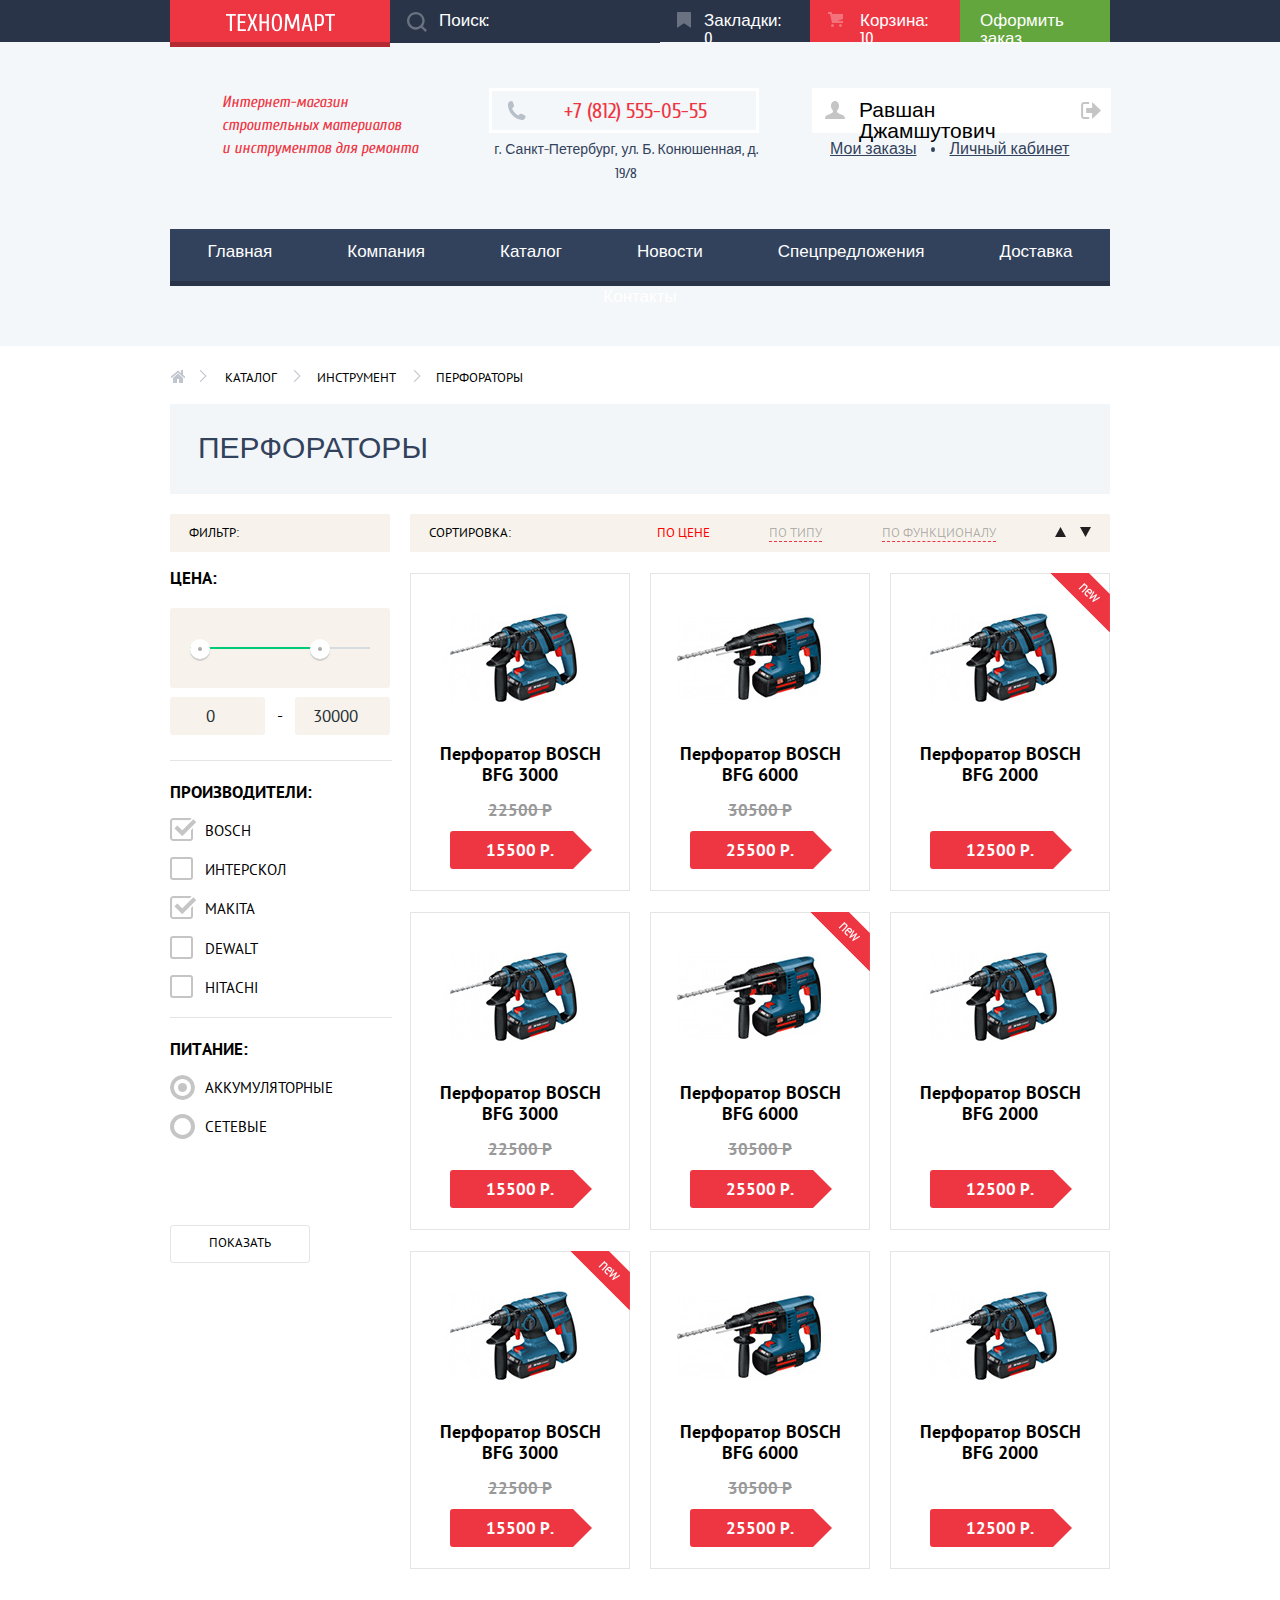
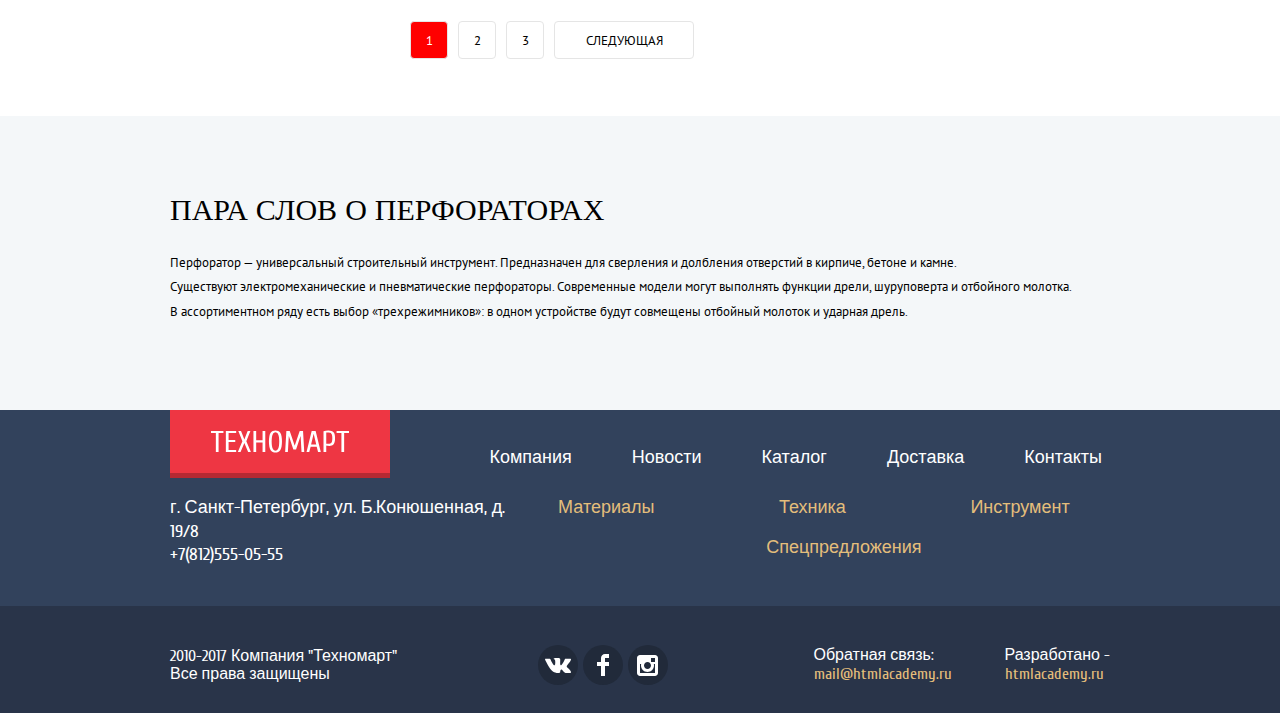
==== catalog.html @ de11694f "Доделал js, доделал верстку каталога." ====
<!DOCTYPE html>
<html lang="en">

<head>
  <meta charset="UTF-8">
  <meta name="viewport" content="width=device-width, initial-scale=1.0">
  <meta http-equiv="X-UA-Compatible" content="ie=edge">
  <title>Страница каталога</title>
  <link href="https://fonts.googleapis.com/css?family=Cuprum:400,400italic,700&amp;subset=latin,cyrillic"
  rel="stylesheet" type="text/css">
  <link href="https://fonts.googleapis.com/css?family=PT+Sans:400,700&amp;subset=latin,cyrillic" rel="stylesheet"
  type="text/css">
  <link rel="stylesheet" href="css/normalize.css">
  <link rel="stylesheet" href="css/style.css">
</head>

<body>
  <header class="main-header">
    <section class="main-header__up">
      <h2 class="visually-hidden">Техномарт, интернет-магазин инструментов и техники. Панель управления(поиск, оформление заказа)</h2>
      <div class="wrapper container">
        <div>
          <a href="index.html" class="main-header__up-logo"><img src="img/ТЕХНОМАРТ.svg" alt="Надпись ТЕХНОМАРТ" width="109"
              height="19"></a>
        </div>
        <div class="search">
          <form action="#" method="get">
            <label class="search-label">
              <svg class="icon" version="1.1" xmlns="http://www.w3.org/2000/svg"
                xmlns:xlink="http://www.w3.org/1999/xlink" x="0px" y="0px" width="17px" height="17px"
                viewBox="0 0 17 17" enable-background="new 0 0 17 17" xml:space="preserve">
                <g>
                </g>
                <g>
                  <path d="M17,15.586l-3.542-3.542C14.421,10.782,15,9.21,15,7.5C15,3.358,11.643,0,7.5,0C3.358,0,0,3.358,0,7.5
		C0,11.643,3.358,15,7.5,15c1.71,0,3.282-0.579,4.544-1.542L15.586,17L17,15.586z M2,7.5C2,4.467,4.467,2,7.5,2
		C10.532,2,13,4.467,13,7.5c0,3.032-2.468,5.5-5.5,5.5C4.467,13,2,10.532,2,7.5z" />
                </g>
              </svg>
              <input type="text" name="search" placeholder="Поиск:">
            </label>
          </form>
        </div>
        <div class="main-header__up-actions">
          <a href="bookmarks.html" class="bookmarks">
            <svg class=" icon" version="1.1" xmlns="http://www.w3.org/2000/svg"
              xmlns:xlink="http://www.w3.org/1999/xlink" x="0px" y="0px" width="14px" height="16px" viewBox="0 0 14 16"
              enable-background="new 0 0 14 16" xml:space="preserve">
              <path d="M14,15c0,0.55-0.368,0.741-0.818,0.426l-5.363-3.765c-0.45-0.315-1.187-0.315-1.637,0l-5.364,3.765
           C0.368,15.741,0,15.55,0,15V1c0-0.55,0.45-1,1-1h12c0.55,0,1,0.45,1,1V15z" />
            </svg>
            Закладки: 0</a>
          <a href="basket.html" class="basket basket-active">
            <svg class="icon" version="1.1" xmlns="http://www.w3.org/2000/svg"
              xmlns:xlink="http://www.w3.org/1999/xlink" x="0px" y="0px" width="15px" height="15px" viewBox="0 0 15 15"
              enable-background="new 0 0 15 15" xml:space="preserve">
              <g>
                <circle cx="4.5" cy="13.5" r="1.5" />
                <circle cx="12.5" cy="13.5" r="1.5" />
                <polygon points="15,2 4.07,2 3.648,0 0,0 0,2 2.031,2 4.016,11 15,11 15,9 9.441,9 15,6.951 	" />
              </g>
            </svg>
            Корзина: 10</a>
          <a href="order.html" class="order">Оформить заказ</a>
        </div>
      </div>
    </section>


    <section class="main-header__down">
      <h2 class="visually-hidden">Техномарт, интернет-магазин инструментов и техники. Контакты и навигация по сайту</h2>
      <div class="wrapper container">
        <div class="main-header__down-info">
          Интернет-магазин<br>
            строительных материалов<br>
            <span class="nowrap">и инструментов для ремонта</span>     
          </div>
        <div>
          <div class="main-header__down-phone-number">
            <a href="tel:+78125550555" class="number">+7 (812) 555-05-55</a>
          </div>
          <span class="adress">г. Санкт-Петербург, ул. Б. Конюшенная, д. 19/8</span>
        </div>
        <div class="user-menu">
          <a href="" class="loged">
            <svg class="icon" version="1.1" xmlns="http://www.w3.org/2000/svg" xmlns:xlink="http://www.w3.org/1999/xlink" x="0px" y="0px"
	 width="20px" height="18px" viewBox="0 0 20 18" enable-background="new 0 0 20 18" xml:space="preserve">
<path  d="M17.881,14.166c-2.144-0.735-4.256-1.666-5.207-2.39c-0.657-0.501-0.77-1.618-0.517-2.415
	c1.118-0.903,1.864-2.477,1.864-4.278C14.021,2.276,12.221,0,10,0S5.979,2.276,5.979,5.083c0,1.801,0.746,3.374,1.863,4.277
	c0.253,0.798,0.141,1.915-0.517,2.416c-0.95,0.724-3.063,1.654-5.207,2.39S0,18,0,18h20C20,18,20.025,14.901,17.881,14.166z"/>
</svg>
            <span>Равшан Джамшутович</span> 
            <svg class="icon" version="1.1"  xmlns="http://www.w3.org/2000/svg" xmlns:xlink="http://www.w3.org/1999/xlink" x="0px" y="0px"
            width="21px" height="17px" viewBox="0 0 21 17" enable-background="new 0 0 21 17" xml:space="preserve">
         <g>
           <polygon  points="21,8.5 12.125,0 12.125,6 6.125,6 6.125,11 12.125,11 12.125,17 	"/>
           <path  d="M3.106,13.952V3.048c0.018-0.376,0.171-1.057,1.01-1.057h5.027V0H4.116C1.938,0,1.112,1.81,1.087,3.027
             v10.946C1.112,15.189,1.938,17,4.116,17h5.027v-1.99H4.116C3.277,15.01,3.124,14.327,3.106,13.952z"/>
         </g>
         </svg>
         </a>
          <div class="information">
            <a href="" class="myorders">Мои заказы</a>
            <span class="point"></span>
            <a href="" class="cabinet">Личный кабинет</a>
          </div>
        </div>
      </div>
      <nav class="wrapper">
        <ul class="site-navigation">
          <li><a href="index.html">Главная</a></li>
          <li><a href="about.html">Компания</a></li>
          <li><a href="catalog.html">Каталог</a></li>
          <li><a href="news.html">Новости</a></li>
          <li><a href="promo.html">Спецпредложения</a></li>
          <li><a href="delivery.html">Доставка</a></li>
          <li><a href="contacts.html">Контакты</a></li>
        </ul>
      </nav>
    </section>
  </header>
  <main class="main-content">
    <div class="wrapper">
      <ul class="breadcrumbles">
        <li><a href="index.html" class="breadcrumbles-home"><img src="img/icon-home.svg"></a></li>
        <li><a href="">Каталог</a></li>
        <li><a href="">Инструмент</a></li>
        <li class="breadcrumbles-current">Перфораторы</li>
      </ul>
      <div class="drill-header">
        <h1 class="page-title">Перфораторы</h1>
      </div>
      <div class="catalog-columns">
        <section>
          <h2 class=visually-hidden>Фильтр товаров</h2>
          <form class="filters" action="" method="get">
            <div class="filters__filter">
              <p>Фильтр:</p>
            </div>
            <div>
              <h3>Цена:</h3>
            </div>

            <div class="filters__range">
              <div class="range-controls">
                <div class="scale">
                  <div class="bar"></div>
                </div>
                <div class="toggle toggle-min"></div>
                <div class="toggle toggle-max"></div>              
              </div>

              <div class="price-controls">
                <label class="min-price"><input name="min-price" type="number" value="0" min="0" max="30000"></label>
                <span>-</span>
                <label class="max-price"><input name="max-price" type="number" value="30000" max="30000"></label>
              </div>         
            </div>  
              <hr class="line">
            <div class="filters__brand">
              <h3>Производители:</h3>
              <label>
                <input type="checkbox" name="BOSCH" checked>
                BOSCH
              </label>
              <label>
                <input type="checkbox" name="Интерскол">
                Интерскол
              </label>
              <label>
                <input type="checkbox" name="MAKITA" checked>
                MAKITA
              </label>
              <label><input type="checkbox" name="DEWALT">
                DEWALT
              </label>
              <label><input type="checkbox" name="HITACHI">
                HITACHI
              </label>              
            </div>
            <hr class="line">
            <div class="filters__supply">
              <h3>Питание:</h3>
              <label>
                <input type="radio" name="pitanie" value="acum" checked>Аккумуляторные
              </label>
              <label>
                <input type="radio" name="pitanie" value="lan">Сетевые
              </label>
            </div>
            <button type="submit" class="button-show">Показать</button>
          </form>
        </section>
        <div class="container-right">
          <div class="sorting">
            <span>Сортировка:</span>
            <ul class="sorting__list">
              <li><a href="#" class="by-list by-list-active">По цене</a></li>
              <li><a href="" class="by-list">По типу</a></li>
              <li><a href="" class="by-list">По функционалу</a></li>
              <li>
              <a href="" class="sort-list-up sort-list-active"></a>
              <a href="" class="sort-list-down"></a>
            </li>
            </ul>
          </div>
          <section class="items">
            <ul class="items__list">
              <li class="items__list-item">
                <div class="items__list-item-actions">
                  <a href="#" class="buy">Купить</a>
                  <a href="#" class="bookmark">В закладки</a>
                </div>
                <h3>
                  Перфоратор BOSCH<br>
                  BFG 3000
                </h3>
                <img src="img/Perforator_2.jpg" alt="Изображение Перфоратора BFG 3000" width="218" height="170">
                <span class="linethrough">
                  22500 Р
                </span>
                <a href="#" class="item-button">
                  15500 Р.
                </a>
              </li>
              <li class="items__list-item">
                <div class="items__list-item-actions">
                  <a href="#" class="buy">Купить</a>
                  <a href="#" class="bookmark">В закладки</a>
                </div>
                <h3>
                  Перфоратор BOSCH<br>
                  BFG 6000
                </h3>
                <img src="img/Perforator_3.jpg" alt="Изображение Перфоратора BFG 3000" width="218" height="170">
                <span class="linethrough">
                  30500 Р
                </span>
                <a href="#" class="item-button">25500 Р.</a>
              </li>
              <li class="items__list-item new-item">
                <div class="items__list-item-actions">
                  <a href="#" class="buy">Купить</a>
                  <a href="#" class="bookmark">В закладки</a>
                </div>
                <h3>
                  Перфоратор BOSCH<br>
                  BFG 2000
                </h3>
                <img src="img/Perforator_2.jpg" alt="Изображение Перфоратора BFG 3000" width="218" height="170">
                <span class="hidden">
                  &nbsp
                </span>
                <a href="#" class="item-button">12500 Р.</a>
              </li>
              <li class="items__list-item">
                <div class="items__list-item-actions">
                  <a href="#" class="buy">Купить</a>
                  <a href="#" class="bookmark">В закладки</a>
                </div>
                <h3>
                  Перфоратор BOSCH<br>
                  BFG 3000
                </h3>
                <img src="img/Perforator_2.jpg" alt="Изображение Перфоратора BFG 3000" width="218" height="170">
                <span class="linethrough">
                  22500 Р
                </span>
                <a href="#" class="item-button">
                  15500 Р.
                </a>
              </li>
              <li class="items__list-item new-item">
                <div class="items__list-item-actions">
                  <a href="#" class="buy">Купить</a>
                  <a href="#" class="bookmark">В закладки</a>
                </div>
                <h3>
                  Перфоратор BOSCH<br>
                  BFG 6000
                </h3>
                <img src="img/Perforator_3.jpg" alt="Изображение Перфоратора BFG 3000" width="218" height="170">
                <span class="linethrough">
                  30500 Р
                </span>
                <a href="#" class="item-button">25500 Р.</a>
              </li>
              <li class="items__list-item">
                <div class="items__list-item-actions">
                  <a href="#" class="buy">Купить</a>
                  <a href="#" class="bookmark">В закладки</a>
                </div>
                <h3>
                  Перфоратор BOSCH<br>
                  BFG 2000
                </h3>
                <img src="img/Perforator_2.jpg" alt="Изображение Перфоратора BFG 3000" width="218" height="170">
                <span class="hidden">
                  &nbsp
                </span>
                <a href="#" class="item-button">12500 Р.</a>
              </li>
              <li class="items__list-item new-item">
                <div class="items__list-item-actions">
                  <a href="#" class="buy">Купить</a>
                  <a href="#" class="bookmark">В закладки</a>
                </div>
                <h3>
                  Перфоратор BOSCH<br>
                  BFG 3000
                </h3>
                <img src="img/Perforator_2.jpg" alt="Изображение Перфоратора BFG 3000" width="218" height="170">
                <span class="linethrough">
                  22500 Р
                </span>
                <a href="#" class="item-button">
                  15500 Р.
                </a>
              </li>
              <li class="items__list-item">
                <div class="items__list-item-actions">
                  <a href="#" class="buy">Купить</a>
                  <a href="#" class="bookmark">В закладки</a>
                </div>
                <h3>
                  Перфоратор BOSCH<br>
                  BFG 6000
                </h3>
                <img src="img/Perforator_3.jpg" alt="Изображение Перфоратора BFG 3000" width="218" height="170">
                <span class="linethrough">
                  30500 Р
                </span>
                <a href="#" class="item-button">25500 Р.</a>
              </li>
              <li class="items__list-item">
                <div class="items__list-item-actions">
                  <a href="#" class="buy">Купить</a>
                  <a href="#" class="bookmark">В закладки</a>
                </div>
                <h3>
                  Перфоратор BOSCH<br>
                  BFG 2000
                </h3>
                <img src="img/Perforator_2.jpg" alt="Изображение Перфоратора BFG 3000" width="218" height="170">
                <span class="hidden">
                  &nbsp
                </span>
                <a href="#" class="item-button">12500 Р.</a>
              </li>
            </ul>
          </section>
          <div>
            <ul class="pagination">
              <li><a href="#1" class="active-page">1</a></li>
              <li><a href="#2">2</a></li>
              <li><a href="#3">3</a></li>
              <li><a href="#next" class="following">Следующая</a></li>
            </ul>
          </div>
        </div>
      </div>
    </div>
    <section class="catalog-about">
      <div class="wrapper">
        <h2>Пара слов о перфораторах</h2>
        <p>
          Перфоратор — универсальный строительный инструмент. Предназначен для сверления и долбления отверстий в
          кирпиче, бетоне и камне.<br>
          Существуют электромеханические и пневматические перфораторы. Современные модели могут выполнять функции дрели,
          шуруповерта и отбойного молотка.<br>
          В ассортиментном ряду есть выбор «трехрежимников»: в одном устройстве будут совмещены отбойный молоток и
          ударная дрель.
        </p>
      </div>
    </section>
  </main>
  <footer>
    <section class="footer-up">
      <h2 class="visually-hidden">Техномарт, интернет-магазин инструментов и техники. Навигация по сайту</h2>
      <div class="wrapper">
        <div class="container-top">
          <div><a href="index.html" class="footer-up__logo"><img src="img/ТЕХНОМАРТ.svg" alt="надпись ТЕХНОМАРТ" width="138"
                height="23"></a></div>
          <ul class="footer-nav first">
            <li><a href="#">Компания</a></li>
            <li><a href="#">Новости</a></li>
            <li><a href="#">Каталог</a></li>
            <li><a href="#">Доставка</a></li>
            <li><a href="#">Контакты</a></li>
          </ul>
        </div>

        <div class="container-bottom">
          <p>г. Санкт-Петербург, ул. Б.Конюшенная, д. 19/8<br>
            +7(812)555-05-55
          </p>
          <ul class="footer-nav">
            <li><a href="#" class="wheat">Материалы</a></li>
            <li><a href="#" class="wheat">Техника</a></li>
            <li><a href="#" class="wheat">Инструмент</a></li>
            <li><a href="#" class="wheat">Спецпредложения</a></li>
          </ul>
        </div>
      </div>
    </section>
    <section class="footer-down">
       <h2 class="visually-hidden">Техномарт, интернет-магазин инструментов и техники. Социальные сети и обратная связь.</h2>
      <div class="wrapper container">
        <div>
          2010-2017 Компания "Техномарт"<br>
          Все права защищены
        </div>
        <div class="social">
          <ul class="social__list">
            <li><a href=""><img src="img/vk-icon.svg" alt="vk" width="26" height="15"></a></li>
            <li><a href=""><img src="img/fb-icon.svg" alt="facebook" width="12" height="22"></a></li>
            <li><a href=""><img src="img/insta-icon.svg" alt="instagramm" width="21" height="21"></a></li>
          </ul>
        </div>
        <div class="copyright">
          <div>Обратная связь:<br>
            <a href="" class="wheat">mail@htmlacademy.ru</a>
          </div>
          <div>Разработано -<br>
            <a href="https://htmlacademy.ru/intensive/htmlcss" class="wheat">htmlacademy.ru</a>
          </div>
        </div>
      </div>
    </section>
  </footer>


  <section class="modal modal-basket">
    <h2 class="visually-hidden">Добавление товара в корзину</h2>
    <div>
      <h3>Товар добавлен в корзину!</h3>
    </div>
    <div class="buttonback">
    <a href="" class="button">ОФОРМИТЬ ЗАКАЗ</a>
    <button type="button" class="button continue">ПРОДОЛЖИТЬ ПОКУПКИ</button>
  </div>
  <button type="button" class="button-close"></button>
  </section>
  <script src="js/modal-basket.js"></script>
</body>

</html>
---- css/style.css ----
/* Шрифты */

/* cuprum-regular - latin */
@font-face {
    font-family: 'Cuprum';
    font-style: normal;
    font-weight: 400;
    src: url('../fonts/cuprum-v11-latin-regular.eot'); /* IE9 Compat Modes */
    src: local('Cuprum Regular'), local('Cuprum-Regular'),
         url('../fonts/cuprum-v11-latin-regular.eot?#iefix') format('embedded-opentype'), /* IE6-IE8 */
         url('../fonts/cuprum-v11-latin-regular.woff2') format('woff2'), /* Super Modern Browsers */
         url('../fonts/cuprum-v11-latin-regular.woff') format('woff'), /* Modern Browsers */
         url('../fonts/cuprum-v11-latin-regular.ttf') format('truetype'), /* Safari, Android, iOS */
         url('../fonts/cuprum-v11-latin-regular.svg#Cuprum') format('svg'); /* Legacy iOS */
  }
  /* cuprum-italic - latin */
  @font-face {
    font-family: 'Cuprum';
    font-style: italic;
    font-weight: 400;
    src: url('../fonts/cuprum-v11-latin-italic.eot'); /* IE9 Compat Modes */
    src: local('Cuprum Italic'), local('Cuprum-Italic'),
         url('../fonts/cuprum-v11-latin-italic.eot?#iefix') format('embedded-opentype'), /* IE6-IE8 */
         url('../fonts/cuprum-v11-latin-italic.woff2') format('woff2'), /* Super Modern Browsers */
         url('../fonts/cuprum-v11-latin-italic.woff') format('woff'), /* Modern Browsers */
         url('../fonts/cuprum-v11-latin-italic.ttf') format('truetype'), /* Safari, Android, iOS */
         url('../fonts/cuprum-v11-latin-italic.svg#Cuprum') format('svg'); /* Legacy iOS */
  }
  /* cuprum-700 - latin */
  @font-face {
    font-family: 'Cuprum';
    font-style: normal;
    font-weight: 700;
    src: url('../fonts/cuprum-v11-latin-700.eot'); /* IE9 Compat Modes */
    src: local('Cuprum Bold'), local('Cuprum-Bold'),
         url('../fonts/cuprum-v11-latin-700.eot?#iefix') format('embedded-opentype'), /* IE6-IE8 */
         url('../fonts/cuprum-v11-latin-700.woff2') format('woff2'), /* Super Modern Browsers */
         url('../fonts/cuprum-v11-latin-700.woff') format('woff'), /* Modern Browsers */
         url('../fonts/cuprum-v11-latin-700.ttf') format('truetype'), /* Safari, Android, iOS */
         url('../fonts/cuprum-v11-latin-700.svg#Cuprum') format('svg'); /* Legacy iOS */
  }

  /* pt-sans-regular - latin */
@font-face {
    font-family: 'PT Sans';
    font-style: normal;
    font-weight: 400;
    src: url('../fonts/pt-sans-v11-latin-regular.eot'); /* IE9 Compat Modes */
    src: local('PT Sans'), local('PTSans-Regular'),
         url('../fonts/pt-sans-v11-latin-regular.eot?#iefix') format('embedded-opentype'), /* IE6-IE8 */
         url('../fonts/pt-sans-v11-latin-regular.woff2') format('woff2'), /* Super Modern Browsers */
         url('../fonts/pt-sans-v11-latin-regular.woff') format('woff'), /* Modern Browsers */
         url('../fonts/pt-sans-v11-latin-regular.ttf') format('truetype'), /* Safari, Android, iOS */
         url('../fonts/pt-sans-v11-latin-regular.svg#PTSans') format('svg'); /* Legacy iOS */
  }
  /* pt-sans-700 - latin */
  @font-face {
    font-family: 'PT Sans';
    font-style: normal;
    font-weight: 700;
    src: url('../fonts/pt-sans-v11-latin-700.eot'); /* IE9 Compat Modes */
    src: local('PT Sans Bold'), local('PTSans-Bold'),
         url('../fonts/pt-sans-v11-latin-700.eot?#iefix') format('embedded-opentype'), /* IE6-IE8 */
         url('../fonts/pt-sans-v11-latin-700.woff2') format('woff2'), /* Super Modern Browsers */
         url('../fonts/pt-sans-v11-latin-700.woff') format('woff'), /* Modern Browsers */
         url('../fonts/pt-sans-v11-latin-700.ttf') format('truetype'), /* Safari, Android, iOS */
         url('../fonts/pt-sans-v11-latin-700.svg#PTSans') format('svg'); /* Legacy iOS */
  }

  /* Общие */

 html {
    box-sizing: border-box;   
  }

  *, *::before, *::after {
      box-sizing: inherit;
  }

  img {
    max-width: 100%;
  }

body {  
    margin: 0;
    padding: 0;
    background-color: #fff;    
    font-family: 'Cuprum', sans-serif;
    font-weight: normal;
    font-stretch: normal;   
    letter-spacing: normal;  
    text-align: left; 
    font-size: 18px;
}


.visually-hidden {
    position: absolute;
    clip: rect(0 0 0 0);
    width: 1px;
    height: 1px;
    margin: -1px;    
    margin: -1px; 
    font-size: 0;   
  }
  

a {
    text-decoration: none;
    color: inherit;
    font-family: inherit;
}

.wrapper {
    width: 940px;
    margin: 0 auto;
    }

.site-navigation{ 
    display: flex;
    justify-content: space-around;
    align-items: center;
    flex-wrap: wrap;
    width: 940px;
    height: 57px;    
    padding:0;
    margin: 0;  
    font-size: 0;    
    line-height: 1px;    
    background-color: #32425c; 
    margin: 0; 
    padding-left: 0;
    text-align: center;
    box-shadow: inset 0px -5px 0 0 #293449;    
    margin-bottom: 60px;
}

.site-navigation a{
    font-size: 17px;
    display: inline-block;
    margin: 0;
    vertical-align: middle;
    color: #ffffff;   
    padding: 22px 31px;   
}

.site-navigation a:hover{
    background-color: #293449;
}

.site-navigation a:active{
    background-color: #1d2739;
    color: rgba(255, 255, 255, 0.5);
}


/* Header */

.main-header {
    background-color:#f4f7f9;  
    overflow: hidden;   
}

.main-header__up {
    background-color:#293449;    
    height: 42px;
    margin-bottom: 46px;
}

.main-header__up .container {
    display: flex;
    justify-content: center;
    align-items: center;
}

.main-header__up a {
    color: #ffffff;  
    font-size: 17px;  
    line-height: 1.06;    
  }

  .main-header__up-actions {
    display: flex;
  }

.bookmarks,
.basket,
.order {   
    position: relative;    
    width: 150px;
    height: 42px;
    text-align: center;    
    line-height: 1;
    font-weight: 400;
    font-style: normal;
    text-align: left; 
     
}

.bookmarks {
    padding: 12px 27px 13px 44px ;       
}

.order {
    background-color: #63a63e;  
    padding: 12px 22px 12px 20px ;       
}

.basket {
    padding: 12px 25px 13px 50px ; 
}

.basket-active {
    background-color: #ee3643;   
}


.order:hover {
    background-color: #5fbb2d;
}

.order:active {
    background-color: #518534;
}

.icon {
    position: absolute;    
}

.main-header__up  .icon {
    fill: #ffffff;  
    opacity: 0.3; 
}

.bookmarks .icon {
    top: 12px;
    left: 17px;
}

.basket .icon {
    top: 12px;
    left: 18px;    
}

.search {
    position: relative;
    height: 42px;    
}

.search-label svg{
    position: absolute;
    top: 12px;
    left: 17px;
    z-index: 20;
    width: 20px;
    height: 20px;        
    cursor: pointer;
}

.search input[type="text"]{   
    border: none;
    background-color: #293449;
    width: 100%;
    padding: 11px 142px 11px 49px;
    cursor: pointer;   
}

.search input[type="text"]::placeholder{
  color: #ffffff;
  font-size: 17px;
  line-height: 1.06;
}


.search:hover .icon,
.bookmarks:hover .icon,
.basket:hover .icon{
     opacity: 1;
 }

.bookmarks:active .icon,
.basket:active .icon{
     opacity: 0.3;
 }

.search:hover input[type="text"],
.bookmarks:hover,
.basket:hover {
    background-color: #212a3a;
}

.bookmarks:active,
.basket:active {
    background-color: #161d29; 
}


.main-header__up-logo {
    width: 220px;
    height: 42px;
    background-color: #ee3643;
    box-shadow: 0 5px 0 0 #b52933;
    display: inline-block;
    vertical-align: middle;
    padding: 13px 55px 15px 56px;
}

.main-header__up-logo:hover{
    background-color: #ca2c37;
}

.main-header__up-logo:active{
    background-color: #ba2732;
}


.main-header__down .container {
    display: flex; 
    margin-bottom: 43px;   
  }

.main-header__down {    
    margin-bottom: 59px;
   }
  
.main-header__down ul{
    list-style: none;
}

.main-header__down-info {  
    color: #ee3643;
    font-size: 16px;
    line-height: 23px;
    font-style: italic; 
    margin-top: 3px;
    margin-left: 52px;
    margin-right: 71px;
}

.nowrap {
    white-space: nowrap;
}

.main-header__down-phone-number {
  position: relative;
   padding: 10px 46px 10px 72px;
  color: #ee3643;
  font-size: 21px;
  line-height: 1; 
  border: 3px solid #ffffff;
  width: 270px;
  height: 45px;   
  margin-bottom: 5px;
}


.main-header__down-phone-number::before {
    content: "";
    position: absolute;
    top: 13x;
    left: 15px;
    width: 19px;
    height: 19px;
    background: url(../img/icon-phone.svg) no-repeat;  
}

.adress{      
    display: inline-block; 
    vertical-align: middle;
    font-size: 14px;
    line-height: 24px;
    text-align: center;
    color: #32425c;   
    width: 270px;
    margin-left: 2px;
 
}

.main-header__down-user {  
    display: flex;  
}

.login, .register {
    position: relative;
    background-color: #fff;
    font-size: 21px;
    line-height: 21px;
    color:  #000000;
    width: 121px;
    height: 45px;    
    position: relative;    
}

.login {
    position: relative;
    width: 121px;
    height: 45px;
    margin-left: 69px;
    margin-right: 10px;
    padding: 12px 27px 12px 48px ;
}

.register {    
    width: 150px;
    height: 45px;
    padding: 12px 25px 12px 25px ;
}

.login .icon{    
    left: 14px;
    top: 14px;
    width: 20px;
    height: 17px;
    fill: #c5c5c5;
}

.login:hover,
.register:hover {
    color: #ee3643;
}

.login:active,
.register:active {
    color:rgba(0, 0, 0, 0.3);
} 

.login:hover svg{
    fill: #32425C;
}

.login:active svg{
    fill: rgba(0, 0, 0, 0.3);
    }


/* Кнопки */


.button {
    display: inline-block;
    vertical-align: middle;
    text-transform: uppercase;
    background-color: #ee3643;
    border: none;
    color: #ffffff;
    text-align: center;
    font-size: 14px;
    line-height: 1;
    padding: 14px;   
    border-radius: 4px; 
}

.button:hover {
    background-color: #ca2c37;
}

.button:active {
    background-color: #ba2732;
}

.button-show {
    width: 140px;
    height: 38px;
    font-size: 13px;
    text-transform: uppercase;
    border: solid 1px #e5e5e5;
    background-color: #ffffff;
    margin-top: 46px;
    border-radius: 3px;
    cursor: pointer;
}

.button-close {
    position: absolute;
    top: 9px;
    right: 9px;
    width: 21px;
    height: 21px;
    border: none;
    background-color: transparent;
    background-image: url(../img/form-close.png);
    cursor: pointer;
}

.main-content {
    min-height: calc(100vh - 271px);
}


.index-columns {
    display: flex;
    justify-content: space-between;
    margin-bottom: 86px;
}

.index-columns h2 {
    font-size: 30px;
    line-height: 30px;
    margin: 0;     
    margin-bottom: 38px;
    font-weight: normal;    
    font-stretch: normal;
    font-style: normal;   
    letter-spacing: normal;
    text-transform: uppercase;
}

.index-columns p {
    font-family: 'PT Sans', sans-serif;
    font-size: 13px;  
    line-height: 1.85;  
    margin:0;
}

.about  {   
    width: 528px;
    min-height: 362px;
}

.about>p:first-of-type{   
    margin-bottom: 36px;
}

.contacts {   
  width: 300px;
  min-height: 367px;
  
}

.contacts>p:first-of-type{
    margin-bottom: 36px;
}

.map-back {
    position: relative;
    margin: 0;
    padding: 0; 
    margin-bottom: 40px;
}

.feedback-button {
    margin-top: 40px;
}

.about ul {
    list-style: none;
    font-weight: bold;
    font-size: 18px;
}

.about__list-info {
    margin-bottom: 37px;
}

.about__list-info li {
 position: relative;
  font-weight: normal;
  font-stretch: normal;
  font-style: normal;
  line-height: 1.11;
  letter-spacing: normal;
  text-align: left;
  margin-bottom: 24px;
}

.about__list-info li::before {
    content: '';
    position: absolute;
    left: -36px;
    top: 8px;
    display: block;
    width: 25px;
    height: 2px;
    background-color: #ee3643;
  }

.popular-brands__list {
margin-block-start: 0;
margin-block-end: 0;
list-style: none;
display: flex;
justify-content: space-between;
flex-wrap: wrap;
margin-bottom: 85px;
}

.popular-brands__list a {
    width: 220px;
    height: 145px;
    border: solid 1px #eaeaea;
    background-color: #ffffff;   
    margin-bottom: 20px;
    display: flex;  
    justify-content: center;
    align-items: center;
}

.popular-brands__list a:hover {
    box-shadow: 0px 10px 25px 0 rgba(41, 52, 73, 0.5);
}

.popular-brands__list a:active {  
    opacity: 0.3;
    box-shadow: 0px 4px 10px 0 rgba(41, 52, 73, 0.5);
}


.service {
    background-color: #f4f7f9;
    padding-top: 68px;
    margin-bottom: 82px;    
}

.service .container {
    display: flex;
    justify-content: space-between;
    align-items: flex-start;    
}

.service h3 {
    font-size: 30px;
    text-transform: uppercase;
    line-height: 1;
    letter-spacing: normal;
    font-weight: normal;
    margin: 0; 
}

.service h4 {
    font-size: 36px;
    line-height: 1.43;
    text-transform: uppercase;
    color: #32425c;
    font-weight: normal;
    margin: 0;
}

.service pre {
    font-family: PT Sans, sans-serif;
    font-size: 13px;
    font-weight: normal;
    line-height: 24px;
    padding-left: 0;  
    margin: 0;        
}

.service .wrapper > p {
    padding-bottom: 64px;   
    font-family: PT Sans, sans-serif;
    font-size: 13px;
    font-weight: normal;
    line-height: 24px;     
}

.service-buttons {
    display: flex;
    flex-direction: column; 
    margin-right: 80px; 
    position: relative;    
}
.service-buttons::after{
    position: absolute;
    content: "";
    z-index: 70;
    top: -45px;
    left: 230px;
    width: 15px;
    height: 284px;
    background-image: url(../img/shadow.png); 
    background-repeat: no-repeat;    
    background-position: 0 0;
}

.delivery {
    display: block;
    background-image: url("../img/delivery.png");
    background-repeat: no-repeat;
    background-position: 100% 41px;   
    flex-grow: 1;    
    min-height: 308px;  
    
}


.garanty {
    display: none;
    background-image: url("../img/guarantee.png");
    background-repeat: no-repeat;  
    background-position: 100% 41px;   
    flex-grow: 1; 
    min-height: 308px; 
}   

.credit {
    display: none;
    background-image: url("../img/credit.jpg");
    background-repeat: no-repeat;   
    background-position: 100% 41px;   
    flex-grow: 1; 
    min-height: 308px;    
}

.credit .button {
    width: 195px;
    height: 38px;
}

.service__back {
    width: 240px;
    height: 61px;
    background-color: #32425c;
    color: #fff;    
    border: none;
    padding-left: 22px;
    font-size: 21px;
    font-weight: bold;
    font-stretch: normal;
    font-style: normal;
    line-height: 1.43;
    letter-spacing: normal;
    text-align: left;
    box-shadow: 0px 1px 0 0 #293449, inset 0px 1px 0 0 #405069;    
    cursor: pointer;  
}

.service__active {
    background-color: #fff;
    color: #32425c;
    box-shadow: 0px 1px 0 0 #ffffff, inset 0px 1px 0 0 #ffffff;
}

.service__back:not(.service__active) {
    border-top: 1px solid #405069;
    border-bottom: 1px solid #293449;
}

.service__back:not(.service__active):hover {
    background-color: #293449;
}



.offers {
    display: flex;   
    justify-content: space-between;   
    font-size: 14px;     
    margin-top: 59px;
    margin-bottom: 33px; 
    color: #ffffff; 
}

.offers__column {
    display: flex;
    flex-direction: column;
    flex-wrap: wrap;    
}

.offers__column:first-of-type{
    flex-direction: row;
    flex-wrap: wrap;    
   
    width: 620px;
    justify-content: space-between;
}

.offers__category {   
    width: 300px;
    height: 123px; 
    margin-bottom: 20px;
    padding: 26px 23px;   
}

.offers h2 {
    font-size: 24px;
    margin-top: 0;
    margin-bottom: 15px;
}

.offers__category-button {
    display: block;
    width: 135px;
    height: 38px;    
    background-color: rgba(0,0,0, 0.1);
    text-transform: uppercase;
    text-align: center;
    padding: 12px 22px 14px;
    color: #ffffff;
    border-radius: 3px;
}   

.offers__category-button:hover {
    background-color: rgba(0,0,0, 0.2);
}

.offers__category-carousel {
    position: relative;
    background-color: #685c53;    
    background-repeat: no-repeat;
    width: 620px;
    height: 266px;
    margin-bottom: 20px;    
    color: #ffffff;
    font-size: 18px;
    padding-left: 25px;
}

.start {
    background-image: url(../img/carousel-1.png);
}

.end {
    background-image: url(../img/carousel-2.jpg);
}

.dot {
    position: absolute;
    width: 8px;
    height: 8px;
    background-color: #fff;
    border: 2px solid #fff; 
    border-radius: 50%; 
    bottom: 36px;
    left: 295px;  
}

.dot:nth-of-type(2){
    left: 317px; 
}

.dot-active {
    background-color: #ee3643;
}

.offers__category-carousel .arrowleft {
    position: absolute;
    display: block;  
    background-image: url(../img/icon-left.png);
    width: 22px;
    height: 40px;
    top: 114px;
    left: 24px; 
    z-index: 20;
    cursor: pointer;
}

.offers__category-carousel .arrowright  {
    position: absolute;
    display: block; 
    background-image: url(../img/icon-right.png);
    width: 22px;
    height: 40px;
    top: 114px;
    left: 577px;
    z-index: 20;
    cursor: pointer;
}

.offers__category-carousel h2 {
    font-size: 36px;     
    margin: 0;
    margin-top: 27px; 
    text-transform: uppercase;  
}

.offers__category-carousel .button {
    width: 195px;
    height: 38px;    
    margin-top: 124px;    
}

.offers__category:nth-of-type(1) {
    position: relative;
    background-color: #ffbf47;
    background-image: url(../img/icon-1.svg);    
    background-repeat: no-repeat;  
    background-position: 213px 31px;    
}

.offers .new::after {
    position: absolute;
    top: 0;
    right: 0;    
    width: 60px;
    height: 59px;    
    content: "";
    z-index: 20;
    background: url("../img/new-flag.png") no-repeat 0 0;
  }  

.offers__category:nth-of-type(2) {
    background-color: #3bbce3;
    background-image: url(../img/icon-2.svg);    
    background-repeat: no-repeat;  
    background-position: 197px 33px;  
}

.offers__column:nth-of-type(2) .offers__category:nth-of-type(1) {
    background-color: #dc91d8;
    background-image: url(../img/icon-3.svg);    
    background-repeat: no-repeat;  
    background-position: 191px 31px;  
}

.offers__column:nth-of-type(2)  .offers__category:nth-of-type(2) {
    background-color: #8ed78f;
    width: 300px;
    height: 123px;
    margin-bottom: 20px;
    padding: 26px 23px; 
    background-image: url(../img/icon-4.svg);    
    background-repeat: no-repeat;  
    background-position: 196px 26px;    
}

.offers__column:nth-of-type(2) .offers__category:nth-of-type(3) {
    background-color: #ffbf47;
    width: 300px;
    height: 123px;
    margin-bottom: 20px;
    padding: 26px 23px; 
    background-image: url(../img/icon-5.svg);    
    background-repeat: no-repeat;  
    background-position: 191px 32px;    
}


.popular-goods, .popular-brands  {
    display: flex;   
    justify-content: space-between;
    align-items: center;
    background-color: #f9f5f0; 
    padding-left: 30px;
    padding-right: 24px;
    margin-bottom: 21px;
    }

.popular-goods h2, .popular-brands h2 {
    font-size: 30px;   
    text-transform: uppercase;
    color: #32425c;
    font-weight: normal;
    font-stretch: normal;
    font-style: normal;
    line-height: 1;
    letter-spacing: normal;
    text-align: left;
}

.popular-goods .button, .popular-brands .button{
    width: 253px;
    height: 38px;
}



.items {
    font-family: PT Sans, sans-serif;
    font-size: 17px;
    font-weight: bold;  
}

.items__list {
    list-style: none;
    display: flex;
    flex-wrap: wrap;
    justify-content: space-between;
    margin: 0;   
    padding: 0;    
}

.items__list-item {
    position: relative;
    display: flex;
    flex-direction: column;
    justify-content: space-around;
    align-items: center;        
    border: 1px solid #e5e5e5;
    width: 220px;
    height: 318px;
    text-align: center;    
    margin-bottom: 21px;     
}

.items__list-item img {   
    order: -1;
}

.items h3{
    font-size: 18px;   
    margin: 0px;
    margin-bottom: 15px;
}

.hidden {
    min-height: 20px;   
}

 .new-item::after {
    position: absolute;
    top: -1px;
    right: -1px;    
    width: 60px;
    height: 60px;    
    content: "";

    z-index: 20;
    background: url("../img/new-flag.png") no-repeat 0 0;
  }  

.items__list-item-actions {   
  display: none; 
  position: absolute;
  top: 0;
  left: 0;

  width: 218px;
  height: 164px;
  padding: 40px 0;
  
  background-color: rgba(255,255,255, 1);
  z-index: 10;  
}

.items__list-item:hover {
    box-shadow: 0px 10px 25px 0 rgba(41, 52, 73, 0.5);
}

.items__list-item:hover .items__list-item-actions{
    display: block;
}

.items__list-item-actions .buy,
.items__list-item-actions .bookmark {
  position: relative;
  display: block;
  width: 135px;
  height: 38px;
  margin: 0 auto;
  margin-bottom: 7px;  
  background-color: #63a63e;
  box-shadow: inset 0px -3px 0 0 #367315; 
  border-bottom-color: #367315;
  border-radius:3px;  
  color: white;
  font-size: 14px;
  font-weight: normal;
  font-family: "Cuprum", sans-serif;  
  line-height: 1.29;
  text-decoration: none;
  text-transform: uppercase;
}

.items__list-item-actions .buy {
    padding: 11px 45px 14px 49px;
}

.items__list-item-actions .bookmark {
    padding: 7px 0;
}

.items__list-item-actions .buy svg {
    fill: #ffffff; 
    opacity: 0.3; 
    position: absolute; 
    top: 11px;
    left: 12px;
    width: 15px;
    height: 15px;       
}


.items__list-item-actions .buy:hover
 {
    background-color: #5fbb2d;    
}

.items__list-item-actions .buy:hover svg {
    opacity: 1;
}


.items__list-item-actions .buy:active {
    background-color: #518534;
    box-shadow: none;
}

.items__list-item-actions .bookmark:hover {
       border: solid 3px #32425c;
}

.items__list-item-actions .bookmark:active {
    opacity: 0.3;
    border: solid 3px #32425c;
}


.items__list-item-actions .bookmark {
    color: #32425c;
    background: white;
    border: 3px solid #63a63e;
    border-bottom-color: #63a63e;
    box-shadow: none;
}


.linethrough {
    text-decoration: line-through;
    color: #999999;
    min-height: 20px;   
}

.item-button {
  position: relative;
  width: 141px;
  height: 38px;
  margin: 10px auto;
  margin-bottom: 21px;
  padding: 10px 30px;  
  color: white;
  background: #ee3643;
  border-radius: 3px;
 }

.item-button:after {
    content: "";
    
    position: absolute;
    top: 0;
    right: -20px;
    
    width: 0;
    height: 0;
    
    border: 19px solid white;
    border-left-color: #ee3643;
  }


.contacts .button {  
    width: 300px;
    height: 38px;   
}

.about .button {   
    width: 220px;
    height: 38px;
    border-radius: 4px; 
}


.footer-up{
    background-color:#32425c;
    color: #ffffff;
    line-height: 1.33; 
    font-weight: 400;
    font-style: normal;
    padding-bottom: 21px;
}

.footer-up__logo {
    width: 220px;
    height: 68px;
    background-color: #ee3643;
    box-shadow: inset 0px -5px 0 0 rgba(0, 0, 0, 0.24);
    display: inline-block;
    padding: 20px 41px 25px;
}

.footer-up__logo:hover{
    background-color: #ca2c37;
}

.footer-up__logo:active{
    background-color: #ba2732;
}

.footer-down {  
    background-color:#293449;  
    min-height: 107px;
    padding-top: 39px;   
    color: #ffffff;
    font-size: 16px;
}


.footer-nav {
    list-style: none;
    padding: 8px;
    padding-left: 0;  
    margin: 0;
    display: flex;
    flex-wrap: wrap;
    justify-content: space-around;    
 
}

.footer-nav a:hover {
    text-decoration: underline;
}

.footer-nav a:active {
    text-decoration: none;
    opacity: 0.5;
}



.container-bottom .footer-nav{
    margin: 10px 0 0;
}

.footer-nav li:not(:first-child){
    margin-left: 60px;
}


.footer-up .container-top {
    display: flex;
    justify-content: space-between;
    align-items: flex-end;    
}

.footer-up .container-bottom {
    display: flex;
    justify-content: space-between; 
  
}

.footer-down .container {
    display: flex;
    justify-content: space-between;
    align-items: center;
}


.social__list {
    display: flex;
    justify-content: space-around;  
    list-style: none;
    margin: 0;   
    padding-left: 0px;
}

.social__list a {
    display: flex;
    justify-content: center;
    align-items: center;
    width: 40px;
    height: 40px;
    background-color: #212a3a;
    border-radius: 40px;
    margin-right: 5px;
}

.social__list a:hover,
.social__list a:active {
    background-color: #ee3643;
}

.copyright {
    display: flex;
    justify-content: space-between;  
}

.copyright div:not(:last-child) {
        margin-right: 53px;
}

.wheat {     
    line-height: 1.333;
    color: #e4be7b;
}

.copyright .wheat:active {
    color: #ee3643;
}

@keyframes bounce {
    0% {
      transform: translateY(-2000px);
    }
  
    70% {
      transform: translateY(30px);
    }
  
    90% {
      transform: translateY(-10px);
    }
  
    100% {
      transform: translateY(0);
    }
  }

  @keyframes shake {
    0%,
    100% {
      transform: translateX(0);
    }
  
    10%,
    30%,
    50%,
    70%,
    90% {
      transform: translateX(-10px);
    }
  
    20%,
    40%,
    60%,
    80% {
      transform: translateX(10px);
    }
  }
  
  
.modal {
    position: fixed;
    background-color: #fff;
    box-shadow: 0 30px 50px rgba(0, 0, 0, 0.7);
}

.modal-feedback {      
    top: 10vh;
    left: 50vw;    
    margin-left: -310px;
    font-weight: bold;    
    display: none;
    width: 620px;
    height: 430px;       
    border-top: 7px solid #ee3643;
    z-index: 1000;
}

.modal-map {
    top: 10vh;
    left: 50vw;
    margin-left: -470px;     
    display: none;   
    width: 940px;
    height: 446.2px;
    z-index: 1000;    
}

.contacts iframe {
    position: relative;
    z-index: 2;  
    border: none;
  }

 .map-link {
    position: absolute;
    top: 0;
    left: 0;
    z-index: 1;  
    margin: 0;
  }

.modal-feedback-form { 
    position: relative;  
    
 }

 .modal-body {
    display: flex;
    flex-wrap: wrap;
    justify-content: space-between;
    padding: 74px 80px 37px;  
   
 }

.modal-feedback input {
    width: 220px;
    height: 38px;
    margin-bottom: 22px;
    padding: 15px;
    border: solid 2px #dee3e4;
    background-color: #ffffff;
    font-family: "PT Sans", sans-serif;
}

.modal-feedback textarea {
    padding-top: 13px;
    padding-left: 16px;
    width: 460px;
    height: 114px ;
    border: solid 2px #dee3e4;
    background-color: #ffffff;
    font-family: "PT Sans", sans-serif;
}

.modal-feedback-form span {
    display: inline-block;
    margin-bottom: 13px;
}

.modal-feedback input::placeholder , .modal-feedback textarea::placeholder{
    font-size: 13px;
    font-family: "PT Sans", sans-serif;
}


.modal-feedback .button {
    width: 460px;
    height: 38px;
}

.modal-basket {
    display: none;
    top: 10vh;
    left: 50vw;    
    margin-left: -310px;
    width: 620px;
    height: 282px;
    background-color: #fff;
    background-image: url(../img/modal-check.svg);
    background-repeat: no-repeat;
    background-position: 87px 81px;
    border-top: 7px solid #ee3643;
    z-index: 1000;
}

.modal-basket div:first-of-type{
    padding: 68px 125px 68px 179px;  
}

.modal-basket h3 {
    font-size: 27px;
    text-align: center;   
}

.modal-basket .button { 
    width: 200px;
    height: 38px;
}

.modal-basket .button:nth-child(2) {
    background-color: #fff;
    color: #000;
    margin-left: 20px;
}

.modal-show {
    display: block;
    animation: bounce 0.6s;
}

.modal-error {
    animation: shake 0.6s;
  }
  
.buttonback {
    background-color: #f4f4f4;
    width: 100%;
    padding: 37px 80px;
    text-align: center;   
}


/* Каталог */

.user-menu a {
    text-decoration: underline;
    font-size: 16px;
    line-height: 1.13;
    color: #32425c;
}

a.loged {
    position: relative;  
    background-color: #fff;
    font-size: 21px;
    line-height: 1;
    color:  #000000;
    width: 299px;
    height: 45px;       
    display: inline-block;
    vertical-align: middle;    
    text-decoration: none;
    margin-left: 51px;   
    padding: 12px 65px 12px 47px;   
} 

.loged .icon {
    fill: #c5c5c5;  
}

.loged .icon:first-of-type {
    top: 13px;
    left: 13px;
}

.loged .icon:last-of-type {
    top: 14px;
    right: 10px;
}

.loged:hover .icon {
    fill: #32425C;
}

.loged:active .icon {
    fill: rgba(0, 0, 0, 0.3)
}

.loged:active {
    color: rgba(0, 0, 0, 0.3);
}

.information {   
    margin-top: 6px;  
    padding-left: 69px; 
}

.point {
    display: inline-block;
    vertical-align: middle;
    border-radius: 50%;  
    margin-left: 10px;   
    width: 4px;
    height: 5px;
    background-color: #32425c;
}

.cabinet {
    padding-left: 9px;
}

.breadcrumbles {
    list-style: none;
    font-family: PT Sans, sans-serif;
    font-size: 13px;  
    text-transform: uppercase;  
    margin: 0;
    padding: 0;
    margin: 25px 0 17px;
    display: flex;  
}

.breadcrumbles-home {
    width: 14px; 
    height: 12px;
    background-image: url(../img/icon-home.svg);  
    background-repeat: no-repeat;  
}

.breadcrumbles li {
    position: relative;
    margin-right: 40px;
}

.breadcrumbles li:not(:last-of-type)::after {
    position: absolute;
    content: "";
    width: 8px;
    height: 12px;   
    top: -1px;
    background-image: url(../img/icon-right-small.png);
}

.breadcrumbles li:first-child::after {  
    left: 29px;
}

.breadcrumbles li:nth-child(2)::after {
    left: 68px;
}

.breadcrumbles li:nth-child(3)::after {
left: 96px;
}

.page-title {
  font-size: 30px;
  line-height: 1;
  margin: 0;
  letter-spacing: normal;
  text-align: left;
  color: #32425c;
  text-transform: uppercase;
  font-weight: normal;
   }

.filters {
    font-family: "PT Sans", sans-serif; 
    font-size: 17px; 
    text-transform: uppercase;  
    width: 220px;   
    display: flex;
    flex-direction: column;
}

.filters__range {
    margin-bottom: 25px;
}

.range-controls {
    position: relative;
    width: 220px;
    height: 80px;
    margin-bottom: 9px;  
    padding-top: 39px; 
    padding-right: 20px;
    padding-left: 20px;
    background-color: #f7f3ec;    
    border-radius: 3px;    
  }

.range-controls .scale {
    height: 2px;
    background: #d7dcde;
  }
  
  .range-controls .bar {
    width: 70%;
    height: 2px;  
    background: #00ca74;
  }

  .range-controls .toggle {
    width: 20px;
    height: 20px;
    padding: 0;
  
    border: 8px solid #ffffff;
    background-color: #ababab;
    border-radius: 50%;
    box-shadow: 0 2px 1px 0 #cfcfcf;

    position: absolute;
    top: 31px;
    left: 0;
    cursor: pointer;
  }
  
  .range-controls .toggle-min {
    left: 20px;
  }
  
  .range-controls .toggle-max {
    left: 140px;
  }

  .price-controls {
    display: flex;
    justify-content: space-between;
    align-items: center;
  }
  
  .price-controls input {   
    font-size: 17px;
    text-align: center;
    color: #283136;
    width: 95px;
    height: 38px;
    padding: 8px 10px;
    background-color: #f7f3ec;
    border: none;
    border-radius: 3px;    
  } 
  
  
.container-right{
    width: 700px;
    min-height: 1202px;
}

.filters__filter {
    height: 38px;  
    background-color: #f7f3ec;
    font-size: 13px; 
    line-height: 1;
    text-transform: uppercase;
    padding: 12px 19px; 
    margin-bottom: 18px;
}

.filters h2, .filters h3, .filters p {
    margin: 0;
}

.filters h3 {
    display: block;
    font-size: 17px;
    text-transform: uppercase;
    font-weight: bold;
    line-height: 1;
    margin-bottom: 21px;
}

.filters .line {
   width: 100%;
   border: 1px solid #e5e5e5;
   border-bottom: 0;
   margin: 0;
   margin-bottom: 23px;
}

.filters__brand, .filters__supply {
    font-size: 15px;
    
    display: flex;
    flex-direction: column;
    margin-bottom: 21px;
}

.filters__brand label, .filters__supply label {
    position: relative;
    margin-bottom: 22px;
    padding-left: 35px; 
}

.filters__brand label:last-child {
    margin-bottom: 0;
}

.filters__supply h3 {
    letter-spacing: 0.17px;
}


input[type="checkbox"] { 
    position: absolute;   
    left: 0;  
    top: -4px;   
    -webkit-appearance: none;
    width: 23px;
    height: 23px;
    border: 2px solid #c5c5c5;
    border-radius: 3px;    
}

input[type="checkbox"]:checked {    
    -webkit-appearance: none;
    border: none;
    width: 27px;
    height: 23px;
    background: url(../img/checkbox-on.png) left center no-repeat;    
}

input[type="radio"] {  
    position: absolute;   
    left: 0;  
    top: -4px;     
    -webkit-appearance: none;
    border: none;
    width: 25px;
    height: 25px;
    border: 4px solid #c5c5c5;    
    border-radius: 50%;
}

input[type="radio"]:checked {
    -webkit-appearance: none;   
    border: none;
    width: 25px;
    height: 25px;  
    background: url(../img/radio-on.svg) left center no-repeat;
}



.sorting {
    font-family: "PT Sans", sans-serif; 
    height: 38px;    
    font-size: 13px; 
    text-transform: uppercase;
    background-color: #f7f3ec;
    display: flex;    
   
    justify-content: space-between;
    padding: 10px 19px; 
    margin-bottom: 21px;
    line-height: 1.38;
   
}
.sorting__list {
    margin: 0;
    padding: 0;
    list-style: none;
    display: flex;    
    justify-content: space-between;
    width: 434px;    
}



.sort-list-down:before{
    content: url(../img/icon-down-dir.svg);
}

.sort-list-up {
    margin-right: 11px;
} 


.sort-list-up:before {
    content: url(../img/icon-up-dir.svg);
}

.by-list:not(.by-list-active) {
    border-bottom: 1px dashed #ee3643;
    color: rgba(0, 0, 0, 0.3);
}


.by-list-active{
    color: red;
}


.drill-header {     
    background-color: #f2f6f8;
    padding-left: 28px;
    padding-top: 30px;
    padding-bottom:30px;
    margin-bottom: 20px;
    font-weight: 400;
    font-style: normal;
}



.pagination {
    font-family: PT Sans, sans-serif;
    font-size: 13px;
    text-transform: uppercase;
    list-style: none;
    display: flex;  
    margin: 0; 
    margin-top: 31px; 
    padding: 0;     
}

.pagination a {   
    display: inline-block;  
    vertical-align: middle;
    width: 38px;
    height: 38px; 
    border-radius: 4px;
    margin-right: 10px;
    padding: 12px 14px 15px 15px;
    border: solid 1px #e5e5e5;
    background-color: #ffffff;
}

.pagination a.following {
    width: 140px; 
    text-align: center;   
}

.pagination .active-page{
    background-color: red;
    color: #fff;    
}

.catalog-columns {
    display: flex;
    justify-content: space-between;
}


.catalog-about {
    font-family: PT Sans, sans-serif;
    font-size: 13px;
    line-height: 1.85;
    background-color: #f4f7f9;
    padding-top: 67px;
    padding-bottom: 73px;
}

.catalog-about h2 {
    font-size: 30px;
    margin: 0;    
    padding: 0;
    font-family: "Cuprum";
    font-weight: normal;
    text-transform: uppercase;
}
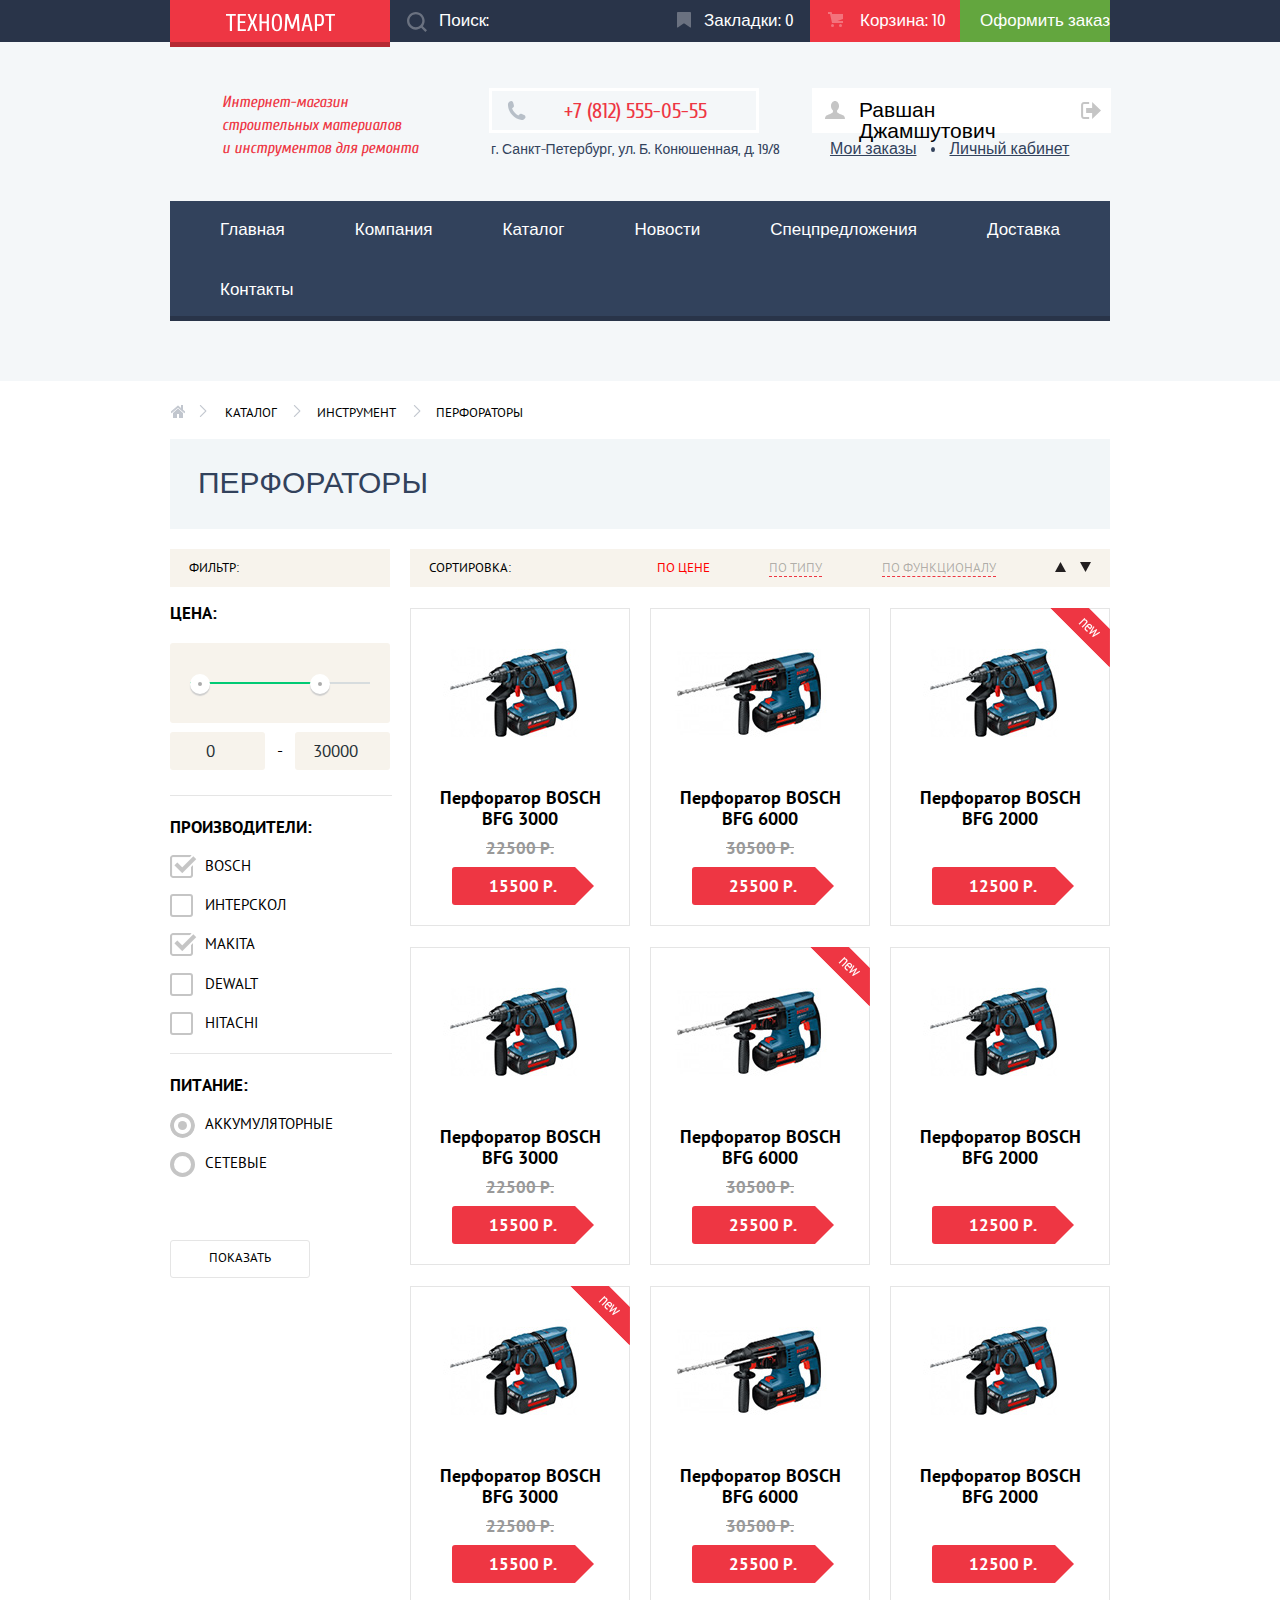
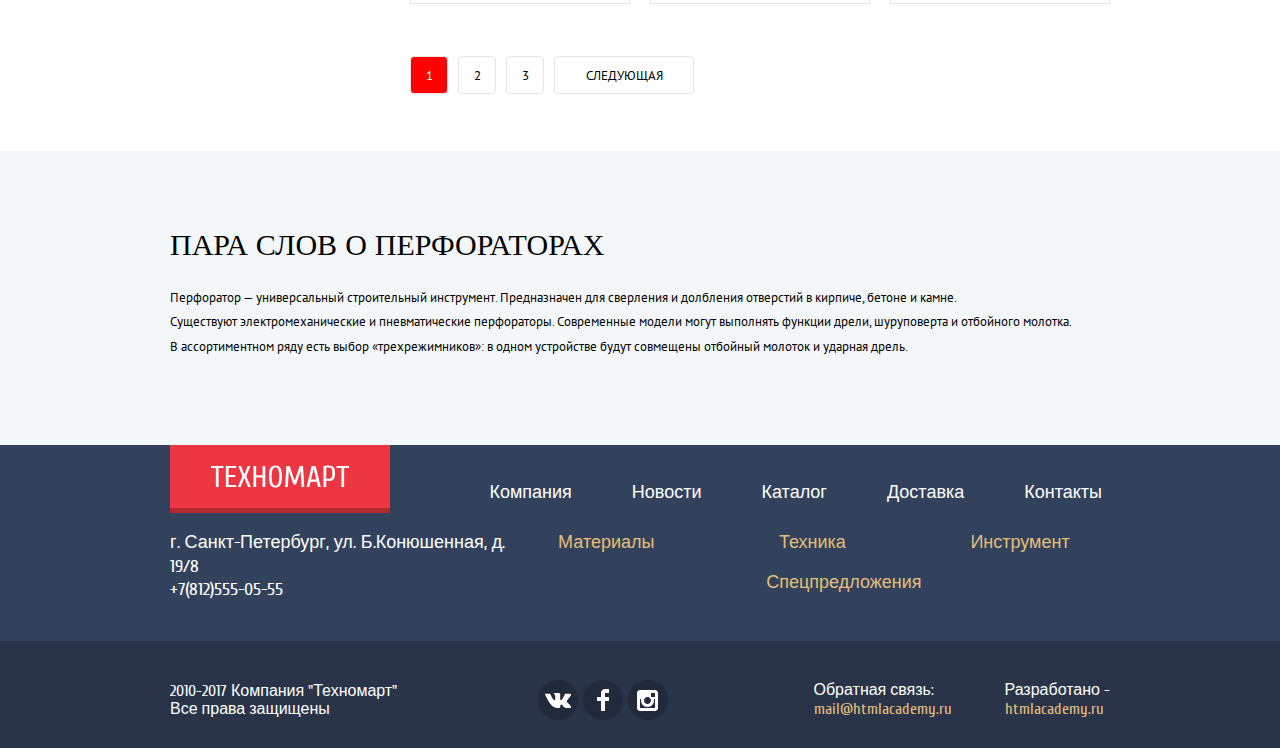
==== commit c39f1f13: "исправил ошибки в js, подогнал весь css под работу в IE11, исправил чекбоксы и радио в каталоге, исп" ====
--- a/catalog.html
+++ b/catalog.html
@@ -7,9 +7,9 @@
   <meta http-equiv="X-UA-Compatible" content="ie=edge">
   <title>Страница каталога</title>
   <link href="https://fonts.googleapis.com/css?family=Cuprum:400,400italic,700&amp;subset=latin,cyrillic"
-  rel="stylesheet" type="text/css">
+    rel="stylesheet" type="text/css">
   <link href="https://fonts.googleapis.com/css?family=PT+Sans:400,700&amp;subset=latin,cyrillic" rel="stylesheet"
-  type="text/css">
+    type="text/css">
   <link rel="stylesheet" href="css/normalize.css">
   <link rel="stylesheet" href="css/style.css">
 </head>
@@ -17,15 +17,17 @@
 <body>
   <header class="main-header">
     <section class="main-header__up">
-      <h2 class="visually-hidden">Техномарт, интернет-магазин инструментов и техники. Панель управления(поиск, оформление заказа)</h2>
+      <h2 class="visually-hidden">Техномарт, интернет-магазин инструментов и техники. Панель управления(поиск,
+        оформление заказа)</h2>
       <div class="wrapper container">
         <div>
-          <a href="index.html" class="main-header__up-logo"><img src="img/ТЕХНОМАРТ.svg" alt="Надпись ТЕХНОМАРТ" width="109"
-              height="19"></a>
+          <a href="index.html" class="main-header__up-logo"><img src="img/ТЕХНОМАРТ.svg" alt="Надпись ТЕХНОМАРТ"
+              width="109" height="19"></a>
         </div>
         <div class="search">
           <form action="#" method="get">
             <label class="search-label">
+              <input type="text" name="search" placeholder="Поиск:">
               <svg class="icon" version="1.1" xmlns="http://www.w3.org/2000/svg"
                 xmlns:xlink="http://www.w3.org/1999/xlink" x="0px" y="0px" width="17px" height="17px"
                 viewBox="0 0 17 17" enable-background="new 0 0 17 17" xml:space="preserve">
@@ -33,11 +35,10 @@
                 </g>
                 <g>
                   <path d="M17,15.586l-3.542-3.542C14.421,10.782,15,9.21,15,7.5C15,3.358,11.643,0,7.5,0C3.358,0,0,3.358,0,7.5
-		C0,11.643,3.358,15,7.5,15c1.71,0,3.282-0.579,4.544-1.542L15.586,17L17,15.586z M2,7.5C2,4.467,4.467,2,7.5,2
-		C10.532,2,13,4.467,13,7.5c0,3.032-2.468,5.5-5.5,5.5C4.467,13,2,10.532,2,7.5z" />
+  C0,11.643,3.358,15,7.5,15c1.71,0,3.282-0.579,4.544-1.542L15.586,17L17,15.586z M2,7.5C2,4.467,4.467,2,7.5,2
+  C10.532,2,13,4.467,13,7.5c0,3.032-2.468,5.5-5.5,5.5C4.467,13,2,10.532,2,7.5z" />
                 </g>
               </svg>
-              <input type="text" name="search" placeholder="Поиск:">
             </label>
           </form>
         </div>
@@ -72,9 +73,9 @@
       <div class="wrapper container">
         <div class="main-header__down-info">
           Интернет-магазин<br>
-            строительных материалов<br>
-            <span class="nowrap">и инструментов для ремонта</span>     
-          </div>
+          строительных материалов<br>
+          <span class="nowrap">и инструментов для ремонта</span>
+        </div>
         <div>
           <div class="main-header__down-phone-number">
             <a href="tel:+78125550555" class="number">+7 (812) 555-05-55</a>
@@ -83,22 +84,25 @@
         </div>
         <div class="user-menu">
           <a href="" class="loged">
-            <svg class="icon" version="1.1" xmlns="http://www.w3.org/2000/svg" xmlns:xlink="http://www.w3.org/1999/xlink" x="0px" y="0px"
-	 width="20px" height="18px" viewBox="0 0 20 18" enable-background="new 0 0 20 18" xml:space="preserve">
-<path  d="M17.881,14.166c-2.144-0.735-4.256-1.666-5.207-2.39c-0.657-0.501-0.77-1.618-0.517-2.415
+            <svg class="icon" version="1.1" xmlns="http://www.w3.org/2000/svg"
+              xmlns:xlink="http://www.w3.org/1999/xlink" x="0px" y="0px" width="20px" height="18px" viewBox="0 0 20 18"
+              enable-background="new 0 0 20 18" xml:space="preserve">
+              <path
+                d="M17.881,14.166c-2.144-0.735-4.256-1.666-5.207-2.39c-0.657-0.501-0.77-1.618-0.517-2.415
 	c1.118-0.903,1.864-2.477,1.864-4.278C14.021,2.276,12.221,0,10,0S5.979,2.276,5.979,5.083c0,1.801,0.746,3.374,1.863,4.277
-	c0.253,0.798,0.141,1.915-0.517,2.416c-0.95,0.724-3.063,1.654-5.207,2.39S0,18,0,18h20C20,18,20.025,14.901,17.881,14.166z"/>
-</svg>
-            <span>Равшан Джамшутович</span> 
-            <svg class="icon" version="1.1"  xmlns="http://www.w3.org/2000/svg" xmlns:xlink="http://www.w3.org/1999/xlink" x="0px" y="0px"
-            width="21px" height="17px" viewBox="0 0 21 17" enable-background="new 0 0 21 17" xml:space="preserve">
-         <g>
-           <polygon  points="21,8.5 12.125,0 12.125,6 6.125,6 6.125,11 12.125,11 12.125,17 	"/>
-           <path  d="M3.106,13.952V3.048c0.018-0.376,0.171-1.057,1.01-1.057h5.027V0H4.116C1.938,0,1.112,1.81,1.087,3.027
-             v10.946C1.112,15.189,1.938,17,4.116,17h5.027v-1.99H4.116C3.277,15.01,3.124,14.327,3.106,13.952z"/>
-         </g>
-         </svg>
-         </a>
+	c0.253,0.798,0.141,1.915-0.517,2.416c-0.95,0.724-3.063,1.654-5.207,2.39S0,18,0,18h20C20,18,20.025,14.901,17.881,14.166z" />
+            </svg>
+            <span>Равшан Джамшутович</span>
+            <svg class="icon" version="1.1" xmlns="http://www.w3.org/2000/svg"
+              xmlns:xlink="http://www.w3.org/1999/xlink" x="0px" y="0px" width="21px" height="17px" viewBox="0 0 21 17"
+              enable-background="new 0 0 21 17" xml:space="preserve">
+              <g>
+                <polygon points="21,8.5 12.125,0 12.125,6 6.125,6 6.125,11 12.125,11 12.125,17 	" />
+                <path d="M3.106,13.952V3.048c0.018-0.376,0.171-1.057,1.01-1.057h5.027V0H4.116C1.938,0,1.112,1.81,1.087,3.027
+             v10.946C1.112,15.189,1.938,17,4.116,17h5.027v-1.99H4.116C3.277,15.01,3.124,14.327,3.106,13.952z" />
+              </g>
+            </svg>
+          </a>
           <div class="information">
             <a href="" class="myorders">Мои заказы</a>
             <span class="point"></span>
@@ -147,46 +151,54 @@
                   <div class="bar"></div>
                 </div>
                 <div class="toggle toggle-min"></div>
-                <div class="toggle toggle-max"></div>              
+                <div class="toggle toggle-max"></div>
               </div>
 
               <div class="price-controls">
                 <label class="min-price"><input name="min-price" type="number" value="0" min="0" max="30000"></label>
                 <span>-</span>
                 <label class="max-price"><input name="max-price" type="number" value="30000" max="30000"></label>
-              </div>         
-            </div>  
-              <hr class="line">
+              </div>
+            </div>
+            <hr class="line">
             <div class="filters__brand">
               <h3>Производители:</h3>
-              <label>
-                <input type="checkbox" name="BOSCH" checked>
-                BOSCH
-              </label>
-              <label>
-                <input type="checkbox" name="Интерскол">
-                Интерскол
-              </label>
-              <label>
-                <input type="checkbox" name="MAKITA" checked>
-                MAKITA
-              </label>
-              <label><input type="checkbox" name="DEWALT">
-                DEWALT
-              </label>
-              <label><input type="checkbox" name="HITACHI">
-                HITACHI
-              </label>              
+              <ul>
+                <li>                 
+                  <input type="checkbox" name="BOSCH" id="bosch" checked>
+                  <label for="bosch">BOSCH</label></li>
+                <li>                 
+                  <input type="checkbox" name="interscol" id="interscol">
+                  <label for="interscol">Интерскол</label>
+                </li>
+                <li>              
+                  <input type="checkbox" name="MAKITA" id="makita" checked>
+                  <label for="makita">MAKITA</label>
+                </li>
+                <li>                
+                  <input type="checkbox" name="DEWALT" id="dewalt">
+                  <label for="dewalt">DEWALT</label>
+                </li>
+                <li>                                 
+                  <input type="checkbox" name="HITACHI" id="hitachi">
+                  <label for="hitachi">HITACHI</label>
+                </li>
+              </ul>
             </div>
             <hr class="line">
             <div class="filters__supply">
               <h3>Питание:</h3>
-              <label>
-                <input type="radio" name="pitanie" value="acum" checked>Аккумуляторные
-              </label>
-              <label>
-                <input type="radio" name="pitanie" value="lan">Сетевые
-              </label>
+              <ul>
+                <li>               
+                  <input type="radio" name="source" value="acum" id="acum" checked>
+                  <label for="acum">Аккумуляторные</label>
+                </li>
+                <li>               
+                  <input type="radio" name="source" value="lan" id="lan">
+                  <label for="lan">Сетевые</label>
+                </li>
+              </ul>
+
             </div>
             <button type="submit" class="button-show">Показать</button>
           </form>
@@ -199,9 +211,9 @@
               <li><a href="" class="by-list">По типу</a></li>
               <li><a href="" class="by-list">По функционалу</a></li>
               <li>
-              <a href="" class="sort-list-up sort-list-active"></a>
-              <a href="" class="sort-list-down"></a>
-            </li>
+                <a href="" class="sort-list-up sort-list-active"></a>
+                <a href="" class="sort-list-down"></a>
+              </li>
             </ul>
           </div>
           <section class="items">
@@ -217,7 +229,7 @@
                 </h3>
                 <img src="img/Perforator_2.jpg" alt="Изображение Перфоратора BFG 3000" width="218" height="170">
                 <span class="linethrough">
-                  22500 Р
+                  22500 Р.
                 </span>
                 <a href="#" class="item-button">
                   15500 Р.
@@ -234,7 +246,7 @@
                 </h3>
                 <img src="img/Perforator_3.jpg" alt="Изображение Перфоратора BFG 3000" width="218" height="170">
                 <span class="linethrough">
-                  30500 Р
+                  30500 Р.
                 </span>
                 <a href="#" class="item-button">25500 Р.</a>
               </li>
@@ -249,7 +261,7 @@
                 </h3>
                 <img src="img/Perforator_2.jpg" alt="Изображение Перфоратора BFG 3000" width="218" height="170">
                 <span class="hidden">
-                  &nbsp
+                  &nbsp;
                 </span>
                 <a href="#" class="item-button">12500 Р.</a>
               </li>
@@ -264,7 +276,7 @@
                 </h3>
                 <img src="img/Perforator_2.jpg" alt="Изображение Перфоратора BFG 3000" width="218" height="170">
                 <span class="linethrough">
-                  22500 Р
+                  22500 Р.
                 </span>
                 <a href="#" class="item-button">
                   15500 Р.
@@ -281,7 +293,7 @@
                 </h3>
                 <img src="img/Perforator_3.jpg" alt="Изображение Перфоратора BFG 3000" width="218" height="170">
                 <span class="linethrough">
-                  30500 Р
+                  30500 Р.
                 </span>
                 <a href="#" class="item-button">25500 Р.</a>
               </li>
@@ -296,7 +308,7 @@
                 </h3>
                 <img src="img/Perforator_2.jpg" alt="Изображение Перфоратора BFG 3000" width="218" height="170">
                 <span class="hidden">
-                  &nbsp
+                  &nbsp;
                 </span>
                 <a href="#" class="item-button">12500 Р.</a>
               </li>
@@ -311,7 +323,7 @@
                 </h3>
                 <img src="img/Perforator_2.jpg" alt="Изображение Перфоратора BFG 3000" width="218" height="170">
                 <span class="linethrough">
-                  22500 Р
+                  22500 Р.
                 </span>
                 <a href="#" class="item-button">
                   15500 Р.
@@ -328,7 +340,7 @@
                 </h3>
                 <img src="img/Perforator_3.jpg" alt="Изображение Перфоратора BFG 3000" width="218" height="170">
                 <span class="linethrough">
-                  30500 Р
+                  30500 Р.
                 </span>
                 <a href="#" class="item-button">25500 Р.</a>
               </li>
@@ -343,7 +355,7 @@
                 </h3>
                 <img src="img/Perforator_2.jpg" alt="Изображение Перфоратора BFG 3000" width="218" height="170">
                 <span class="hidden">
-                  &nbsp
+                  &nbsp;
                 </span>
                 <a href="#" class="item-button">12500 Р.</a>
               </li>
@@ -379,8 +391,8 @@
       <h2 class="visually-hidden">Техномарт, интернет-магазин инструментов и техники. Навигация по сайту</h2>
       <div class="wrapper">
         <div class="container-top">
-          <div><a href="index.html" class="footer-up__logo"><img src="img/ТЕХНОМАРТ.svg" alt="надпись ТЕХНОМАРТ" width="138"
-                height="23"></a></div>
+          <div><a href="index.html" class="footer-up__logo"><img src="img/ТЕХНОМАРТ.svg" alt="надпись ТЕХНОМАРТ"
+                width="138" height="23"></a></div>
           <ul class="footer-nav first">
             <li><a href="#">Компания</a></li>
             <li><a href="#">Новости</a></li>
@@ -404,7 +416,8 @@
       </div>
     </section>
     <section class="footer-down">
-       <h2 class="visually-hidden">Техномарт, интернет-магазин инструментов и техники. Социальные сети и обратная связь.</h2>
+      <h2 class="visually-hidden">Техномарт, интернет-магазин инструментов и техники. Социальные сети и обратная связь.
+      </h2>
       <div class="wrapper container">
         <div>
           2010-2017 Компания "Техномарт"<br>
@@ -436,10 +449,10 @@
       <h3>Товар добавлен в корзину!</h3>
     </div>
     <div class="buttonback">
-    <a href="" class="button">ОФОРМИТЬ ЗАКАЗ</a>
-    <button type="button" class="button continue">ПРОДОЛЖИТЬ ПОКУПКИ</button>
-  </div>
-  <button type="button" class="button-close"></button>
+      <a href="" class="button">ОФОРМИТЬ ЗАКАЗ</a>
+      <button type="button" class="button continue">ПРОДОЛЖИТЬ ПОКУПКИ</button>
+    </div>
+    <button type="button" class="button-close"></button>
   </section>
   <script src="js/modal-basket.js"></script>
 </body>
--- a/css/style.css
+++ b/css/style.css
@@ -119,18 +119,17 @@
 
 .site-navigation{ 
     display: flex;
-    justify-content: space-around;
+    justify-content:  space-between;
     align-items: center;
     flex-wrap: wrap;
-    width: 940px;
-    height: 57px;    
+    width: 940px;     
     padding:0;
     margin: 0;  
     font-size: 0;    
     line-height: 1px;    
     background-color: #32425c; 
     margin: 0; 
-    padding-left: 0;
+    padding: 0 20px;
     text-align: center;
     box-shadow: inset 0px -5px 0 0 #293449;    
     margin-bottom: 60px;
@@ -142,7 +141,7 @@
     margin: 0;
     vertical-align: middle;
     color: #ffffff;   
-    padding: 22px 31px;   
+    padding: 28px 30px 31px;   
 }
 
 .site-navigation a:hover{
@@ -170,7 +169,7 @@
 
 .main-header__up .container {
     display: flex;
-    justify-content: center;
+    justify-content: space-between;
     align-items: center;
 }
 
@@ -195,7 +194,7 @@
     font-weight: 400;
     font-style: normal;
     text-align: left; 
-     
+    white-space: nowrap;     
 }
 
 .bookmarks {
@@ -233,6 +232,11 @@
     opacity: 0.3; 
 }
 
+.search input[type="text"]:focus + .icon {
+    fill: #ee3643;
+    opacity: 1; 
+}
+
 .bookmarks .icon {
     top: 12px;
     left: 17px;
@@ -246,6 +250,8 @@
 .search {
     position: relative;
     height: 42px;    
+    margin-right: auto;
+    flex-grow: 1;
 }
 
 .search-label svg{
@@ -262,14 +268,30 @@
     border: none;
     background-color: #293449;
     width: 100%;
-    padding: 11px 142px 11px 49px;
-    cursor: pointer;   
+    padding: 11px 10px 10px 49px;
+    cursor: pointer;  
+    color: #ffffff;
 }
 
 .search input[type="text"]::placeholder{
   color: #ffffff;
   font-size: 17px;
   line-height: 1.06;
+}
+
+.search:hover input[type="text"],
+.bookmarks:hover,
+.basket:hover {
+    background-color: #212a3a;
+}
+
+.search input[type="text"]:focus  {
+    background-color: #fff;  
+    color: #000;
+}
+
+.search input[type="text"]:focus::placeholder{    
+    color: #000;
 }
 
 
@@ -279,16 +301,13 @@
      opacity: 1;
  }
 
+
 .bookmarks:active .icon,
 .basket:active .icon{
      opacity: 0.3;
  }
 
-.search:hover input[type="text"],
-.bookmarks:hover,
-.basket:hover {
-    background-color: #212a3a;
-}
+
 
 .bookmarks:active,
 .basket:active {
@@ -317,7 +336,7 @@
 
 .main-header__down .container {
     display: flex; 
-    margin-bottom: 43px;   
+    margin-bottom: 39px;   
   }
 
 .main-header__down {    
@@ -331,11 +350,13 @@
 .main-header__down-info {  
     color: #ee3643;
     font-size: 16px;
+    width: 196px;
     line-height: 23px;
     font-style: italic; 
     margin-top: 3px;
     margin-left: 52px;
     margin-right: 71px;
+
 }
 
 .nowrap {
@@ -374,7 +395,7 @@
     color: #32425c;   
     width: 270px;
     margin-left: 2px;
- 
+    white-space: nowrap;
 }
 
 .main-header__down-user {  
@@ -483,10 +504,6 @@
     cursor: pointer;
 }
 
-.main-content {
-    min-height: calc(100vh - 271px);
-}
-
 
 .index-columns {
     display: flex;
@@ -582,7 +599,8 @@
 display: flex;
 justify-content: space-between;
 flex-wrap: wrap;
-margin-bottom: 85px;
+overflow: hidden;
+margin-bottom: 65px;
 }
 
 .popular-brands__list a {
@@ -768,23 +786,23 @@
     width: 300px;
     height: 123px; 
     margin-bottom: 20px;
-    padding: 26px 23px;   
+    padding: 21px 23px;   
 }
 
 .offers h2 {
     font-size: 24px;
-    margin-top: 0;
+    margin: 0;
     margin-bottom: 15px;
 }
 
 .offers__category-button {
     display: block;
     width: 135px;
-    height: 38px;    
+    min-height: 38px;    
     background-color: rgba(0,0,0, 0.1);
     text-transform: uppercase;
     text-align: center;
-    padding: 12px 22px 14px;
+    padding: 12px 0 10px 5px;
     color: #ffffff;
     border-radius: 3px;
 }   
@@ -802,7 +820,7 @@
     margin-bottom: 20px;    
     color: #ffffff;
     font-size: 18px;
-    padding-left: 25px;
+    padding-left: 25px;  
 }
 
 .start {
@@ -813,19 +831,32 @@
     background-image: url(../img/carousel-2.jpg);
 }
 
-.dot {
+.dot-1 {
     position: absolute;
+    display: block; 
     width: 8px;
     height: 8px;
     background-color: #fff;
     border: 2px solid #fff; 
     border-radius: 50%; 
     bottom: 36px;
-    left: 295px;  
-}
-
-.dot:nth-of-type(2){
-    left: 317px; 
+    left: 295px; 
+    z-index: 20; 
+    cursor: pointer;
+}
+
+.dot-2{
+    position: absolute;
+    display: block; 
+    width: 8px;
+    height: 8px;
+    background-color: #fff;
+    border: 2px solid #fff; 
+    border-radius: 50%; 
+    bottom: 36px;
+    left: 317px;  
+    z-index: 20; 
+    cursor: pointer;    
 }
 
 .dot-active {
@@ -859,7 +890,8 @@
 .offers__category-carousel h2 {
     font-size: 36px;     
     margin: 0;
-    margin-top: 27px; 
+    margin-top: 20px; 
+    margin-bottom: 3px;
     text-transform: uppercase;  
 }
 
@@ -907,7 +939,7 @@
     width: 300px;
     height: 123px;
     margin-bottom: 20px;
-    padding: 26px 23px; 
+    padding: 21px 23px; 
     background-image: url(../img/icon-4.svg);    
     background-repeat: no-repeat;  
     background-position: 196px 26px;    
@@ -918,7 +950,7 @@
     width: 300px;
     height: 123px;
     margin-bottom: 20px;
-    padding: 26px 23px; 
+    padding: 21px 23px; 
     background-image: url(../img/icon-5.svg);    
     background-repeat: no-repeat;  
     background-position: 191px 32px;    
@@ -930,6 +962,7 @@
     justify-content: space-between;
     align-items: center;
     background-color: #f9f5f0; 
+    min-height: 89px;
     padding-left: 30px;
     padding-right: 24px;
     margin-bottom: 21px;
@@ -972,9 +1005,7 @@
 .items__list-item {
     position: relative;
     display: flex;
-    flex-direction: column;
-    justify-content: space-around;
-    align-items: center;        
+    flex-direction: column;          
     border: 1px solid #e5e5e5;
     width: 220px;
     height: 318px;
@@ -982,14 +1013,15 @@
     margin-bottom: 21px;     
 }
 
-.items__list-item img {   
+.items__list-item img {  
     order: -1;
+    margin-bottom: 9px;
 }
 
 .items h3{
     font-size: 18px;   
     margin: 0px;
-    margin-bottom: 15px;
+    margin-bottom: 10px;
 }
 
 .hidden {
@@ -1114,7 +1146,7 @@
   position: relative;
   width: 141px;
   height: 38px;
-  margin: 10px auto;
+  margin: 8px 36px 21px 41px;
   margin-bottom: 21px;
   padding: 10px 30px;  
   color: white;
@@ -1330,7 +1362,7 @@
     font-weight: bold;    
     display: none;
     width: 620px;
-    height: 430px;       
+    min-height: 430px;       
     border-top: 7px solid #ee3643;
     z-index: 1000;
 }
@@ -1374,22 +1406,24 @@
 
 .modal-feedback input {
     width: 220px;
-    height: 38px;
+    /* height: 38px; */
+    font-size: 13px;
+    line-height: 1;
     margin-bottom: 22px;
-    padding: 15px;
+    padding: 9px 15px 8px 15px;
     border: solid 2px #dee3e4;
     background-color: #ffffff;
     font-family: "PT Sans", sans-serif;
 }
 
 .modal-feedback textarea {
-    padding-top: 13px;
-    padding-left: 16px;
+    padding: 13px 16px;    
     width: 460px;
     height: 114px ;
     border: solid 2px #dee3e4;
     background-color: #ffffff;
     font-family: "PT Sans", sans-serif;
+    resize: vertical;
 }
 
 .modal-feedback-form span {
@@ -1700,68 +1734,93 @@
 }
 
 .filters__brand, .filters__supply {
-    font-size: 15px;
-    
-    display: flex;
-    flex-direction: column;
-    margin-bottom: 21px;
-}
-
-.filters__brand label, .filters__supply label {
-    position: relative;
+    font-size: 15px; 
+   
+}
+
+.filters__brand ul, .filters__supply ul {
+    margin: 0;
+    padding: 0;
+    list-style: none;
+}
+
+.filters__brand li, .filters__supply li {
+    position: relative;  
     margin-bottom: 22px;
     padding-left: 35px; 
 }
 
-.filters__brand label:last-child {
-    margin-bottom: 0;
-}
+.filters__brand label, .filters__supply label {
+    cursor: pointer;
+}
+
 
 .filters__supply h3 {
     letter-spacing: 0.17px;
 }
 
 
-input[type="checkbox"] { 
+
+.filters__brand input[type="checkbox"] { 
+    position: absolute;
+    clip: rect(0 0 0 0);
+    width: 1px;
+    height: 1px;
+    margin: -1px;    
+    margin: -1px; 
+    font-size: 0;   
+}
+
+.filters__brand input[type="checkbox"] ~ label::before { 
+    content: "";
     position: absolute;   
     left: 0;  
-    top: -4px;   
-    -webkit-appearance: none;
+    top: -2px;     
     width: 23px;
     height: 23px;
     border: 2px solid #c5c5c5;
     border-radius: 3px;    
-}
-
-input[type="checkbox"]:checked {    
-    -webkit-appearance: none;
+    cursor: pointer;
+}
+
+.filters__brand input[type="checkbox"]:checked ~ label::before {
+    content: "";       
     border: none;
     width: 27px;
     height: 23px;
-    background: url(../img/checkbox-on.png) left center no-repeat;    
-}
-
-input[type="radio"] {  
+    background: url(../img/checkbox-on.png) left center no-repeat;     
+} 
+
+.filters__supply input[type="radio"] {
+    position: absolute;
+    clip: rect(0 0 0 0);
+    width: 1px;
+    height: 1px;
+    margin: -1px;    
+    margin: -1px; 
+    font-size: 0;     
+}
+
+.filters__supply input[type="radio"] ~ label::before {  
+    content: "";
     position: absolute;   
     left: 0;  
-    top: -4px;     
-    -webkit-appearance: none;
+    top: -2px;       
     border: none;
     width: 25px;
     height: 25px;
     border: 4px solid #c5c5c5;    
     border-radius: 50%;
-}
-
-input[type="radio"]:checked {
-    -webkit-appearance: none;   
+    cursor: pointer;
+}
+
+.filters__supply input[type="radio"]:checked ~ label::before {   
+    content: "";
     border: none;
     width: 25px;
     height: 25px;  
     background: url(../img/radio-on.svg) left center no-repeat;
 }
-
-
 
 .sorting {
     font-family: "PT Sans", sans-serif; 
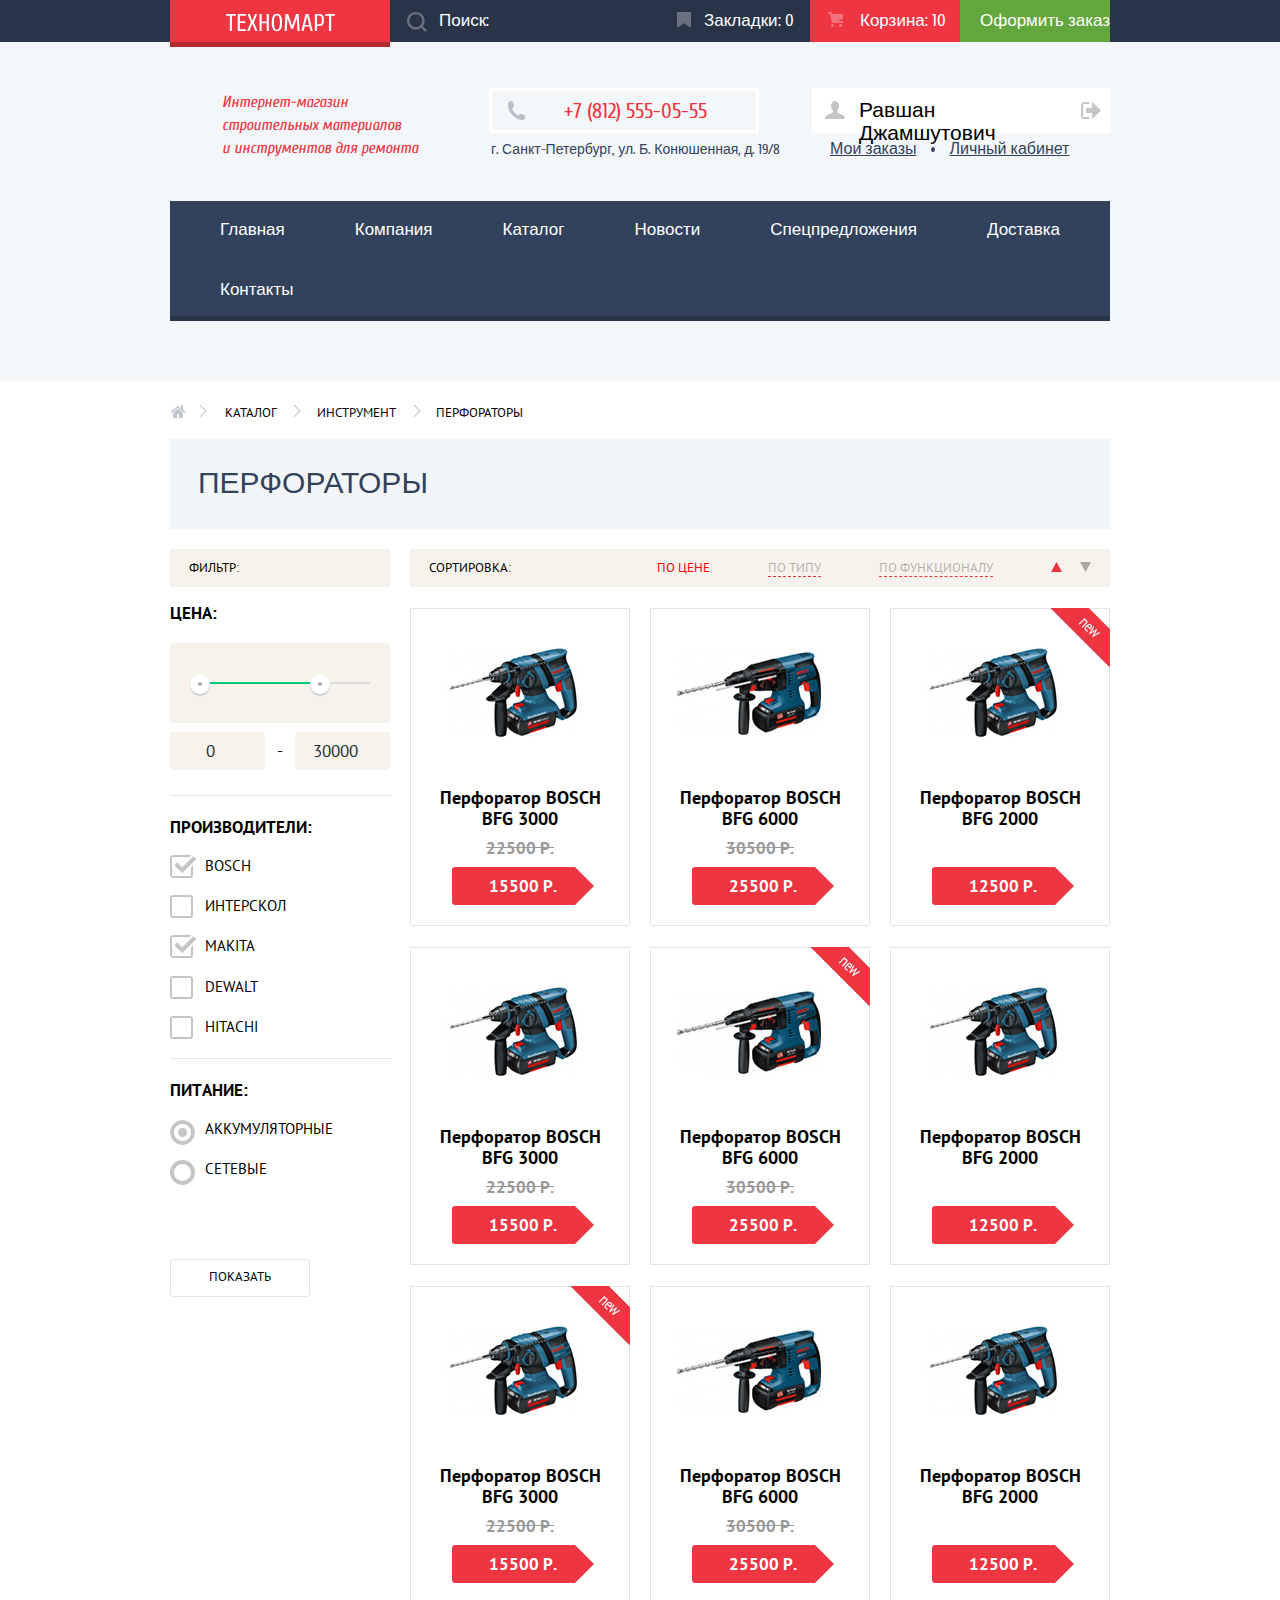
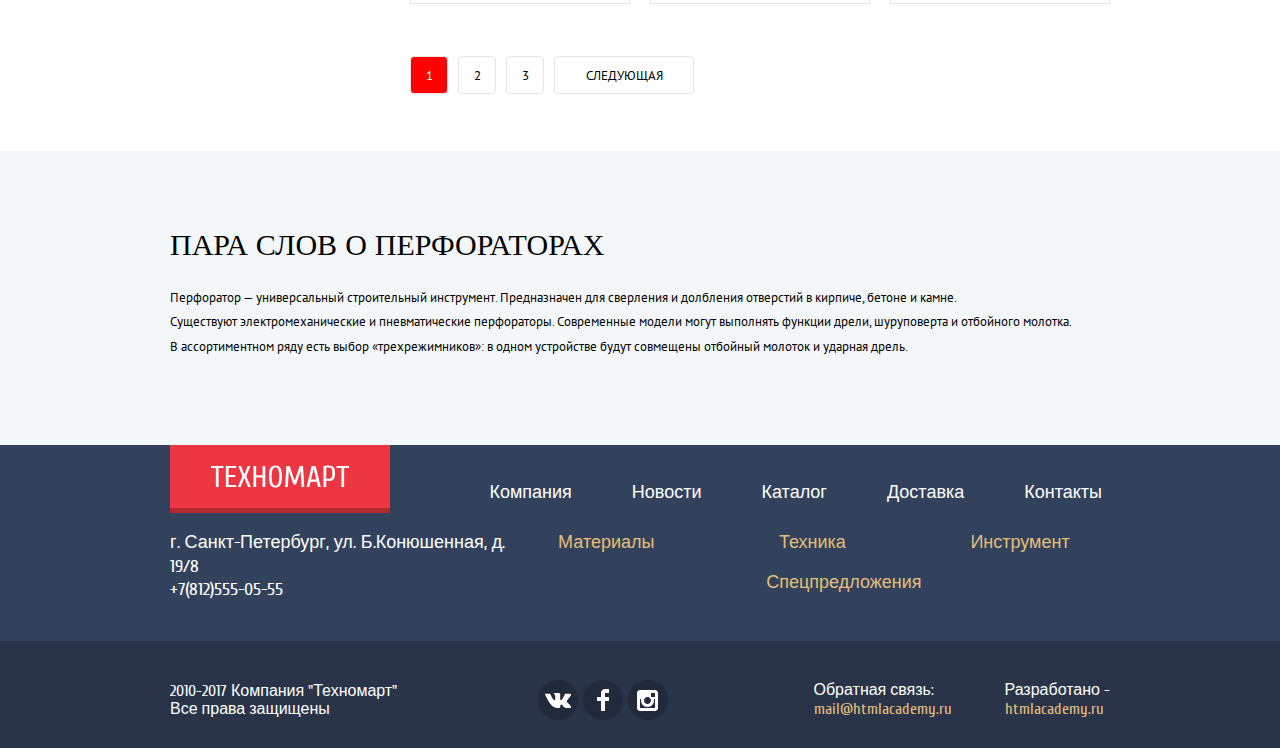
==== commit d3e37006: "доделал всю верстку, добавил минимизированные файлы css и js" ====
--- a/catalog.html
+++ b/catalog.html
@@ -11,7 +11,7 @@
   <link href="https://fonts.googleapis.com/css?family=PT+Sans:400,700&amp;subset=latin,cyrillic" rel="stylesheet"
     type="text/css">
   <link rel="stylesheet" href="css/normalize.css">
-  <link rel="stylesheet" href="css/style.css">
+  <link rel="stylesheet" href="css/minimazedStyle.css">
 </head>
 
 <body>
@@ -83,7 +83,8 @@
           <span class="adress">г. Санкт-Петербург, ул. Б. Конюшенная, д. 19/8</span>
         </div>
         <div class="user-menu">
-          <a href="" class="loged">
+          <div class="loged">
+          <a href="profile.html" class="profile">
             <svg class="icon" version="1.1" xmlns="http://www.w3.org/2000/svg"
               xmlns:xlink="http://www.w3.org/1999/xlink" x="0px" y="0px" width="20px" height="18px" viewBox="0 0 20 18"
               enable-background="new 0 0 20 18" xml:space="preserve">
@@ -93,6 +94,8 @@
 	c0.253,0.798,0.141,1.915-0.517,2.416c-0.95,0.724-3.063,1.654-5.207,2.39S0,18,0,18h20C20,18,20.025,14.901,17.881,14.166z" />
             </svg>
             <span>Равшан Джамшутович</span>
+          </a>
+          <a href="logout.html" class="logout">
             <svg class="icon" version="1.1" xmlns="http://www.w3.org/2000/svg"
               xmlns:xlink="http://www.w3.org/1999/xlink" x="0px" y="0px" width="21px" height="17px" viewBox="0 0 21 17"
               enable-background="new 0 0 21 17" xml:space="preserve">
@@ -103,6 +106,7 @@
               </g>
             </svg>
           </a>
+        </div>
           <div class="information">
             <a href="" class="myorders">Мои заказы</a>
             <span class="point"></span>
@@ -126,7 +130,7 @@
   <main class="main-content">
     <div class="wrapper">
       <ul class="breadcrumbles">
-        <li><a href="index.html" class="breadcrumbles-home"><img src="img/icon-home.svg"></a></li>
+        <li><a href="index.html" class="breadcrumbles-home"><img src="img/icon-home.svg" alt="Кнопка домой"></a></li>
         <li><a href="">Каталог</a></li>
         <li><a href="">Инструмент</a></li>
         <li class="breadcrumbles-current">Перфораторы</li>
@@ -137,7 +141,7 @@
       <div class="catalog-columns">
         <section>
           <h2 class=visually-hidden>Фильтр товаров</h2>
-          <form class="filters" action="" method="get">
+          <form class="filters" action="#" method="get">
             <div class="filters__filter">
               <p>Фильтр:</p>
             </div>
@@ -211,8 +215,18 @@
               <li><a href="" class="by-list">По типу</a></li>
               <li><a href="" class="by-list">По функционалу</a></li>
               <li>
-                <a href="" class="sort-list-up sort-list-active"></a>
-                <a href="" class="sort-list-down"></a>
+                <a href="" class="sort-list sort-list-active">
+                  <svg version="1.1" xmlns="http://www.w3.org/2000/svg" xmlns:xlink="http://www.w3.org/1999/xlink" x="0px" y="0px"
+                  width="11px" height="10px" viewBox="0 0 11 10" enable-background="new 0 0 11 10" xml:space="preserve">
+               <polygon  points="5.5,0 0,10 11,10 "/>
+               </svg>             
+               </a>
+                <a href="" class="sort-list">
+                  <svg version="1.1" xmlns="http://www.w3.org/2000/svg" xmlns:xlink="http://www.w3.org/1999/xlink" x="0px" y="0px"
+                  width="11px" height="10px" viewBox="0 0 11 10" enable-background="new 0 0 11 10" xml:space="preserve">
+               <polyline  points="5.5,10 0,0 11,0 "/>
+               </svg>              
+                </a>
               </li>
             </ul>
           </div>
@@ -454,7 +468,7 @@
     </div>
     <button type="button" class="button-close"></button>
   </section>
-  <script src="js/modal-basket.js"></script>
+  <script src="js/minimazedModalBasket.js"></script>
 </body>
 
 </html>--- a/css/minimazedStyle.css
+++ b/css/minimazedStyle.css
@@ -0,0 +1 @@
+@keyframes bounce{0%{transform:translateY(-2000px)}70%{transform:translateY(30px)}90%{transform:translateY(-10px)}to{transform:translateY(0)}}@keyframes shake{0%,to{transform:translateX(0)}10%,30%,50%,70%,90%{transform:translateX(-10px)}20%,40%,60%,80%{transform:translateX(10px)}}@font-face{font-family:'Cuprum';font-style:normal;font-weight:400;src:url(../fonts/cuprum-v11-latin-regular.eot);src:local('Cuprum Regular'),local('Cuprum-Regular'),url(../fonts/cuprum-v11-latin-regular.eot?#iefix) format('embedded-opentype'),url(../fonts/cuprum-v11-latin-regular.woff2) format('woff2'),url(../fonts/cuprum-v11-latin-regular.woff) format('woff'),url(../fonts/cuprum-v11-latin-regular.ttf) format('truetype'),url(../fonts/cuprum-v11-latin-regular.svg#Cuprum) format('svg')}@font-face{font-family:'Cuprum';font-style:italic;font-weight:400;src:url(../fonts/cuprum-v11-latin-italic.eot);src:local('Cuprum Italic'),local('Cuprum-Italic'),url(../fonts/cuprum-v11-latin-italic.eot?#iefix) format('embedded-opentype'),url(../fonts/cuprum-v11-latin-italic.woff2) format('woff2'),url(../fonts/cuprum-v11-latin-italic.woff) format('woff'),url(../fonts/cuprum-v11-latin-italic.ttf) format('truetype'),url(../fonts/cuprum-v11-latin-italic.svg#Cuprum) format('svg')}@font-face{font-family:'Cuprum';font-style:normal;font-weight:700;src:url(../fonts/cuprum-v11-latin-700.eot);src:local('Cuprum Bold'),local('Cuprum-Bold'),url(../fonts/cuprum-v11-latin-700.eot?#iefix) format('embedded-opentype'),url(../fonts/cuprum-v11-latin-700.woff2) format('woff2'),url(../fonts/cuprum-v11-latin-700.woff) format('woff'),url(../fonts/cuprum-v11-latin-700.ttf) format('truetype'),url(../fonts/cuprum-v11-latin-700.svg#Cuprum) format('svg')}@font-face{font-family:'PT Sans';font-style:normal;font-weight:400;src:url(../fonts/pt-sans-v11-latin-regular.eot);src:local('PT Sans'),local('PTSans-Regular'),url(../fonts/pt-sans-v11-latin-regular.eot?#iefix) format('embedded-opentype'),url(../fonts/pt-sans-v11-latin-regular.woff2) format('woff2'),url(../fonts/pt-sans-v11-latin-regular.woff) format('woff'),url(../fonts/pt-sans-v11-latin-regular.ttf) format('truetype'),url(../fonts/pt-sans-v11-latin-regular.svg#PTSans) format('svg')}@font-face{font-family:'PT Sans';font-style:normal;font-weight:700;src:url(../fonts/pt-sans-v11-latin-700.eot);src:local('PT Sans Bold'),local('PTSans-Bold'),url(../fonts/pt-sans-v11-latin-700.eot?#iefix) format('embedded-opentype'),url(../fonts/pt-sans-v11-latin-700.woff2) format('woff2'),url(../fonts/pt-sans-v11-latin-700.woff) format('woff'),url(../fonts/pt-sans-v11-latin-700.ttf) format('truetype'),url(../fonts/pt-sans-v11-latin-700.svg#PTSans) format('svg')}html{box-sizing:border-box}*,::after,::before{box-sizing:inherit}img{max-width:100%}body{margin:0;padding:0;background-color:#fff;font-family:'Cuprum',sans-serif;font-weight:400;font-stretch:normal;letter-spacing:normal;text-align:left;font-size:18px}.visually-hidden{position:absolute;clip:rect(0 0 0 0);width:1px;height:1px;margin:-1px;font-size:0}a{text-decoration:none;color:inherit;font-family:inherit}.wrapper{width:940px;margin:0 auto}.site-navigation{display:flex;justify-content:space-between;align-items:center;flex-wrap:wrap;width:940px;font-size:0;line-height:1px;background-color:#32425c;padding:0 20px;text-align:center;box-shadow:inset 0 -5px 0 0 #293449;margin:0 0 60px}.site-navigation a{font-size:17px;display:inline-block;margin:0;vertical-align:middle;color:#fff;padding:28px 30px 31px}.site-navigation a:hover{background-color:#293449}.site-navigation a:active{background-color:#1d2739;color:rgba(255,255,255,.5)}.main-header{background-color:#f4f7f9;overflow:hidden}.main-header__up{background-color:#293449;height:42px;margin-bottom:46px}.main-header__up .container{display:flex;justify-content:space-between;align-items:center}.main-header__up a{color:#fff;font-size:17px;line-height:1.06}.main-header__up-actions{display:flex}.basket,.bookmarks,.order{position:relative;width:150px;height:42px;line-height:1;font-weight:400;font-style:normal;text-align:left;white-space:nowrap}.bookmarks{padding:12px 27px 13px 44px}.order{background-color:#63a63e;padding:12px 22px 12px 20px}.basket{padding:12px 25px 13px 50px}.basket-active{background-color:#ee3643}.order:hover{background-color:#5fbb2d}.order:active{background-color:#518534}.icon{position:absolute}.main-header__up .icon{fill:#fff;opacity:.3}.search input[type=text]:focus+.icon{fill:#ee3643;opacity:1}.bookmarks .icon,.search-label svg{top:12px;left:17px}.basket .icon{top:12px;left:18px}.search{position:relative;height:42px;margin-right:auto;flex-grow:1}.search-label svg{position:absolute;z-index:20;width:20px;height:20px;cursor:pointer}.search input[type=text]{border:0;background-color:#293449;width:100%;padding:11px 10px 10px 49px;cursor:pointer;color:#fff}.search input[type=text]::placeholder{color:#fff;font-size:17px;line-height:1.06}.basket:hover,.bookmarks:hover,.search:hover input[type=text]{background-color:#212a3a}.search input[type=text]:focus{background-color:#fff;color:#000}.search input[type=text]:focus::placeholder{color:#000}.basket:hover .icon,.bookmarks:hover .icon,.items__list-item-actions .buy:hover svg,.search:hover .icon{opacity:1}.basket:active .icon,.bookmarks:active .icon{opacity:.3}.basket:active,.bookmarks:active{background-color:#161d29}.main-header__up-logo{width:220px;height:42px;background-color:#ee3643;box-shadow:0 5px 0 0 #b52933;display:inline-block;vertical-align:middle;padding:13px 55px 15px 56px}.main-header__up-logo:hover{background-color:#ca2c37}.main-header__up-logo:active{background-color:#ba2732}.main-header__down .container{display:flex;margin-bottom:39px}.main-header__down{margin-bottom:59px}.main-header__down ul{list-style:none}.main-header__down-info{color:#ee3643;font-size:16px;width:196px;line-height:23px;font-style:italic;margin-top:3px;margin-left:52px;margin-right:71px}.nowrap{white-space:nowrap}.main-header__down-phone-number{position:relative;padding:10px 46px 10px 72px;color:#ee3643;font-size:21px;line-height:1;border:3px solid #fff;width:270px;height:45px;margin-bottom:5px}.main-header__down-phone-number::before{content:"";position:absolute;top:13x;left:15px;width:19px;height:19px;background:url(../img/icon-phone.svg) no-repeat}.adress{display:inline-block;vertical-align:middle;font-size:14px;line-height:24px;text-align:center;color:#32425c;width:270px;margin-left:2px;white-space:nowrap}.main-header__down-user{display:flex}.login,.register{background-color:#fff;font-size:21px;line-height:21px;color:#000}.register{position:relative}.login{position:relative;width:121px;height:45px;margin-left:69px;margin-right:10px;padding:12px 27px 12px 48px}.register{width:150px;height:45px;padding:12px 25px}.login .icon{left:14px;top:14px;width:20px;height:17px;fill:#c5c5c5}.login:hover,.register:hover{color:#ee3643}.login:active,.profile:active span,.register:active{color:rgba(0,0,0,.3)}.login:hover svg{fill:#32425c}.login:active svg{fill:rgba(0,0,0,.3)}.button,.button-show{text-transform:uppercase}.button{display:inline-block;vertical-align:middle;background-color:#ee3643;border:0;color:#fff;text-align:center;font-size:14px;line-height:1;padding:14px;border-radius:4px}.button:hover{background-color:#ca2c37}.button:active{background-color:#ba2732}.button-show{width:140px;height:38px;font-size:13px;border:solid 1px #e5e5e5;background-color:#fff;margin-top:58px;border-radius:3px;cursor:pointer}.button-close{position:absolute;top:9px;right:9px;width:21px;height:21px;border:0;background-color:transparent;background-image:url(../img/form-close.png);cursor:pointer}.index-columns{display:flex;justify-content:space-between;margin-bottom:86px}.index-columns h2{font-size:30px;line-height:30px;margin:0 0 38px;font-weight:400;font-stretch:normal;font-style:normal;letter-spacing:normal;text-transform:uppercase}.index-columns p{font-family:'PT Sans',sans-serif;font-size:13px;line-height:1.85;margin:0}.about{width:528px;min-height:362px}.about>p:first-of-type,.contacts>p:first-of-type{margin-bottom:36px}.contacts{width:300px;min-height:367px}.map-back{position:relative;padding:0;margin:0 0 40px}.feedback-button{margin-top:40px}.about ul{list-style:none;font-weight:700;font-size:18px}.about__list-info{margin-bottom:37px}.about__list-info li{position:relative;font-weight:400;font-stretch:normal;font-style:normal;line-height:1.11;letter-spacing:normal;text-align:left;margin-bottom:24px}.about__list-info li::before{content:'';position:absolute;left:-36px;top:8px;display:block;width:25px;height:2px;background-color:#ee3643}.popular-brands__list{margin-block-start:0;margin-block-end:0;list-style:none;display:flex;justify-content:space-between;flex-wrap:wrap;margin-bottom:65px}.popular-brands__list a{width:220px;height:145px;border:solid 1px #eaeaea;background-color:#fff;margin-bottom:20px;display:flex;justify-content:center;align-items:center}.popular-brands__list a:hover{box-shadow:0 10px 25px 0 rgba(41,52,73,.5)}.popular-brands__list a:active{opacity:.3;box-shadow:0 4px 10px 0 rgba(41,52,73,.5)}.service{background-color:#f4f7f9;padding-top:68px;margin-bottom:82px}.service .container{display:flex;justify-content:space-between;align-items:flex-start}.service h3,.service h4{text-transform:uppercase;font-weight:400;margin:0}.service h3{font-size:30px;line-height:1;letter-spacing:normal}.service h4{font-size:36px;line-height:1.43;color:#32425c}.service .wrapper>p,.service pre{font-family:PT Sans,sans-serif;font-size:13px;font-weight:400;line-height:24px}.service pre{padding-left:0;margin:0}.service .wrapper>p{padding-bottom:64px}.service-buttons{display:flex;flex-direction:column;margin-right:80px;position:relative}.service-buttons::after{position:absolute;content:"";z-index:70;top:-45px;left:230px;width:15px;height:284px;background-image:url(../img/shadow.png);background-repeat:no-repeat;background-position:0 0}.credit,.delivery,.garanty{display:block;background-image:url(../img/delivery.png);background-repeat:no-repeat;background-position:100% 41px;flex-grow:1;min-height:308px}.credit,.garanty{display:none;background-image:url(../img/guarantee.png)}.credit{background-image:url(../img/credit.jpg)}.credit .button{width:195px;height:38px}.service__back{width:240px;height:61px;background-color:#32425c;color:#fff;border:0;padding-left:22px;font-size:21px;font-weight:700;font-stretch:normal;font-style:normal;line-height:1.43;letter-spacing:normal;text-align:left;box-shadow:0 1px 0 0 #293449,inset 0 1px 0 0 #405069;cursor:pointer}.service__active{background-color:#fff;color:#32425c;box-shadow:0 1px 0 0 #fff,inset 0 1px 0 0 #fff}.service__back:not(.service__active){border-top:1px solid #405069;border-bottom:1px solid #293449}.service__back:not(.service__active):hover{background-color:#293449}.offers{display:flex;justify-content:space-between;font-size:14px;margin-top:59px;margin-bottom:33px;color:#fff}.offers__column{display:flex;flex-direction:column;flex-wrap:wrap}.offers__column:first-of-type{flex-direction:row;flex-wrap:wrap;width:620px;justify-content:space-between}.offers__category{width:300px;height:123px;margin-bottom:20px;padding:21px 23px}.offers h2{font-size:24px;margin:0 0 15px}.offers__category-button{display:block;width:135px;min-height:38px;background-color:rgba(0,0,0,.1);text-transform:uppercase;text-align:center;padding:12px 0 10px 5px;color:#fff;border-radius:3px}.offers__category-button:hover{background-color:rgba(0,0,0,.2)}.offers__category-button:active{background-color:rgba(0,0,0,.3)}.offers__category-carousel{position:relative;background-color:#685c53;background-repeat:no-repeat;width:620px;height:266px;margin-bottom:20px;color:#fff;font-size:18px;padding-left:25px}.start{background-image:url(../img/carousel-1.png)}.end{background-image:url(../img/carousel-2.jpg)}.dot-1,.dot-2{position:absolute;display:block;width:8px;height:8px;background-color:#fff;border:2px solid #fff;border-radius:50%;bottom:36px;left:295px;z-index:20;cursor:pointer}.dot-2{left:317px}.dot-active{background-color:#ee3643}.offers__category-carousel .arrowleft,.offers__category-carousel .arrowright{position:absolute;display:block;background-image:url(../img/icon-left.png);width:22px;height:40px;top:114px;left:24px;z-index:20;cursor:pointer}.offers__category-carousel .arrowright{background-image:url(../img/icon-right.png);left:577px}.offers__category-carousel h2{font-size:36px;margin:20px 0 3px;text-transform:uppercase}.offers__category-carousel .button{width:195px;height:38px;margin-top:124px}.offers__category:nth-of-type(1){position:relative;background-color:#ffbf47;background-image:url(../img/icon-1.svg);background-repeat:no-repeat;background-position:213px 31px}.offers .new::after{position:absolute;top:0;right:0;width:60px;height:59px;content:"";z-index:20;background:url(../img/new-flag.png) no-repeat 0 0}.offers__category:nth-of-type(2){background-color:#3bbce3;background-image:url(../img/icon-2.svg);background-repeat:no-repeat;background-position:197px 33px}.offers__column:nth-of-type(2) .offers__category:nth-of-type(1){background-color:#dc91d8;background-image:url(../img/icon-3.svg);background-repeat:no-repeat;background-position:191px 31px}.offers__column:nth-of-type(2) .offers__category:nth-of-type(2),.offers__column:nth-of-type(2) .offers__category:nth-of-type(3){background-color:#8ed78f;width:300px;height:123px;margin-bottom:20px;padding:21px 23px;background-image:url(../img/icon-4.svg);background-repeat:no-repeat;background-position:196px 26px}.offers__column:nth-of-type(2) .offers__category:nth-of-type(3){background-color:#ffbf47;background-image:url(../img/icon-5.svg);background-position:191px 32px}.popular-brands,.popular-goods{display:flex;justify-content:space-between;align-items:center;background-color:#f9f5f0;min-height:89px;padding-left:30px;padding-right:24px;margin-bottom:21px}.popular-brands h2,.popular-goods h2{font-size:30px;text-transform:uppercase;color:#32425c;font-weight:400;font-stretch:normal;font-style:normal;line-height:1;letter-spacing:normal;text-align:left}.popular-brands .button,.popular-goods .button{width:253px;height:38px}.items{font-family:PT Sans,sans-serif;font-size:17px;font-weight:700}.items__list{list-style:none;display:flex;flex-wrap:wrap;justify-content:space-between;margin:0;padding:0}.items__list-item{position:relative;display:flex;flex-direction:column;border:1px solid #e5e5e5;width:220px;height:318px;text-align:center;margin-bottom:21px}.items__list-item img{order:-1;margin-bottom:9px}.items h3{font-size:18px;margin:0 0 10px}.hidden{min-height:20px}.new-item::after{position:absolute;top:-1px;right:-1px;width:60px;height:60px;content:"";z-index:20;background:url(../img/new-flag.png) no-repeat 0 0}.items__list-item-actions{display:none;position:absolute;top:0;left:0;width:218px;height:164px;padding:40px 0;background-color:#fff;z-index:10}.items__list-item:hover{box-shadow:0 10px 25px 0 rgba(41,52,73,.5)}.items__list-item:hover .items__list-item-actions{display:block}.items__list-item-actions .buy{box-shadow:inset 0 -3px 0 0 #367315;border-bottom-color:#367315;color:#fff}.items__list-item-actions .bookmark,.items__list-item-actions .buy{position:relative;display:block;width:135px;height:38px;margin:0 auto 7px;background-color:#63a63e;border-radius:3px;font-size:14px;font-weight:400;font-family:"Cuprum",sans-serif;line-height:1.29;text-decoration:none;text-transform:uppercase}.items__list-item-actions .buy{padding:11px 45px 14px 49px}.items__list-item-actions .bookmark{padding:7px 0;color:#32425c;background:#fff;border:3px solid #63a63e;border-bottom-color:#63a63e;box-shadow:none}.items__list-item-actions .buy svg{fill:#fff;opacity:.3;position:absolute;top:11px;left:12px;width:15px;height:15px}.items__list-item-actions .buy:hover{background-color:#5fbb2d}.items__list-item-actions .buy:active{background-color:#518534;box-shadow:none}.items__list-item-actions .bookmark:hover{border:solid 3px #32425c}.items__list-item-actions .bookmark:active{opacity:.3;border:solid 3px #32425c}.linethrough{text-decoration:line-through;color:#999;min-height:20px}.item-button{position:relative;width:141px;height:38px;margin:8px 36px 21px 41px;padding:10px 30px;color:#fff;background:#ee3643;border-radius:3px}.item-button:after{content:"";position:absolute;top:0;right:-20px;width:0;height:0;border:19px solid #fff;border-left-color:#ee3643}.contacts .button{width:300px;height:38px}.about .button{width:220px;height:38px;border-radius:4px}.footer-up{background-color:#32425c;color:#fff;line-height:1.33;font-weight:400;font-style:normal;padding-bottom:21px}.footer-up__logo{width:220px;height:68px;background-color:#ee3643;box-shadow:inset 0 -5px 0 0 rgba(0,0,0,.24);display:inline-block;padding:20px 41px 25px}.footer-up__logo:hover{background-color:#ca2c37}.footer-up__logo:active{background-color:#ba2732}.footer-down{background-color:#293449;min-height:107px;padding-top:39px;color:#fff;font-size:16px}.footer-nav{list-style:none;padding:8px 8px 8px 0;margin:0;display:flex;flex-wrap:wrap;justify-content:space-around}.copyright .wheat:hover,.footer-nav a:hover{text-decoration:underline}.footer-nav a:active{text-decoration:none;opacity:.5}.container-bottom .footer-nav{margin:10px 0 0}.footer-nav li:not(:first-child){margin-left:60px}.footer-up .container-top{align-items:flex-end}.footer-up .container-bottom,.footer-up .container-top{display:flex;justify-content:space-between}.footer-down .container,.social__list a{align-items:center}.social__list{display:flex;justify-content:space-around;list-style:none;margin:0;padding-left:0}.social__list a{display:flex;justify-content:center;width:40px;height:40px;background-color:#212a3a;border-radius:40px;margin-right:5px}.social__list a:active,.social__list a:hover{background-color:#ee3643}.copyright,.footer-down .container{display:flex;justify-content:space-between}.copyright div:not(:last-child){margin-right:53px}.wheat{line-height:1.333;color:#e4be7b}.copyright .wheat:active{text-decoration:none;color:#ee3643}.modal{position:fixed;background-color:#fff;box-shadow:0 30px 50px rgba(0,0,0,.7)}.modal-feedback,.modal-map{top:10vh;left:50vw;display:none;z-index:1000}.modal-feedback{margin-left:-310px;font-weight:700;width:620px;min-height:430px;border-top:7px solid #ee3643}.modal-map{margin-left:-470px;width:940px;height:446.2px}.contacts iframe{z-index:2;border:0}.map-link{position:absolute;top:0;left:0;z-index:1;margin:0}.contacts iframe,.modal-feedback-form{position:relative}.modal-body{display:flex;flex-wrap:wrap;justify-content:space-between;padding:74px 80px 37px}.modal-feedback input,.modal-feedback textarea{outline:0;border:solid 2px #dee3e4;border-radius:3px;background-color:#fff;font-family:"PT Sans",sans-serif}.modal-feedback input{width:220px;font-size:13px;line-height:1;margin-bottom:22px;padding:9px 15px 8px}.modal-feedback textarea{padding:13px 16px;width:460px;height:114px;resize:vertical}.modal-feedback input:hover,.modal-feedback textarea:hover{border:solid 2px #b5b5b5}.modal-feedback input:focus,.modal-feedback textarea:focus{border:solid 2px #ee3643}.modal-feedback-form span{display:inline-block;margin-bottom:13px}.modal-feedback input::placeholder,.modal-feedback textarea::placeholder{font-size:13px;font-family:"PT Sans",sans-serif}.modal-feedback .button{width:460px;height:38px}.modal-basket{display:none;top:10vh;left:50vw;margin-left:-310px;width:620px;height:282px;background-color:#fff;background-image:url(../img/modal-check.svg);background-repeat:no-repeat;background-position:87px 81px;border-top:7px solid #ee3643;z-index:1000}.modal-basket div:first-of-type{padding:68px 125px 68px 179px}.modal-basket h3{font-size:27px;text-align:center}.modal-basket .button{width:200px;height:38px}.modal-basket .button:nth-child(2){background-color:#fff;color:#000;margin-left:20px}.modal-show{display:block;animation:bounce .6s}.modal-error{animation:shake .6s}.buttonback{background-color:#f4f4f4;width:100%;padding:37px 80px;text-align:center}.user-menu a{text-decoration:underline;font-size:16px;line-height:1.13;color:#32425c}.loged{position:relative;background-color:#fff;width:299px;height:45px;display:inline-block;vertical-align:middle;margin-left:51px;padding:12px 65px 12px 47px}.loged a{font-size:21px;line-height:1;color:#000;text-decoration:none}.loged .icon{fill:#c5c5c5}.profile .icon{top:13px;left:13px}.logout .icon{top:14px;right:10px}.logout:hover .icon,.profile:hover .icon{fill:#32425c}.logout:active .icon,.profile:active .icon{fill:rgba(0,0,0,.3)}.information{margin-top:6px;padding-left:69px}.cabinet:hover,.myorders:hover{color:#ee3643}.cabinet:active,.myorders:active{color:rgba(50,66,92,.3)}.point{display:inline-block;vertical-align:middle;border-radius:50%;margin-left:10px;width:4px;height:5px;background-color:#32425c}.cabinet{padding-left:9px}.breadcrumbles{list-style:none;font-family:PT Sans,sans-serif;font-size:13px;text-transform:uppercase;padding:0;margin:25px 0 17px;display:flex}.breadcrumbles-home{width:14px;height:12px;background-image:url(../img/icon-home.svg);background-repeat:no-repeat}.breadcrumbles li{position:relative;margin-right:40px}.breadcrumbles li:not(:last-of-type)::after{position:absolute;content:"";width:8px;height:12px;top:-1px;background-image:url(../img/icon-right-small.png)}.breadcrumbles li:first-child::after{left:29px}.breadcrumbles li:nth-child(2)::after{left:68px}.breadcrumbles li:nth-child(3)::after{left:96px}.filters,.page-title{text-transform:uppercase}.page-title{font-size:30px;line-height:1;margin:0;letter-spacing:normal;text-align:left;color:#32425c;font-weight:400}.filters{font-family:"PT Sans",sans-serif;font-size:17px;width:220px;display:flex;flex-direction:column}.filters__range{margin-bottom:25px}.range-controls{position:relative;width:220px;height:80px;margin-bottom:9px;padding-top:39px;padding-right:20px;padding-left:20px;background-color:#f7f3ec;border-radius:3px}.range-controls .scale{height:2px;background:#d7dcde}.range-controls .bar{width:70%;height:2px;background:#00ca74}.range-controls .toggle{width:20px;height:20px;padding:0;border:8px solid #fff;background-color:#ababab;border-radius:50%;box-shadow:0 2px 1px 0 #cfcfcf;position:absolute;top:31px;left:0;cursor:pointer}.range-controls .toggle-min{left:20px}.range-controls .toggle-max{left:140px}.price-controls{display:flex;justify-content:space-between;align-items:center}.price-controls input{font-size:17px;text-align:center;color:#283136;width:95px;height:38px;padding:8px 10px;background-color:#f7f3ec;border:0;border-radius:3px}.container-right{width:700px;min-height:1202px}.filters h3,.filters__filter{text-transform:uppercase;line-height:1}.filters__filter{height:38px;background-color:#f7f3ec;font-size:13px;padding:12px 19px;margin-bottom:18px}.filters h2,.filters h3,.filters p{margin:0}.filters h3{display:block;font-size:17px;font-weight:700;margin-bottom:21px}.filters .line{width:100%;border:1px solid #e5e5e5;border-bottom:0;margin:0 0 23px}.filters__brand,.filters__supply{font-size:15px}.filters__brand ul,.filters__supply ul{margin:0;padding:0;list-style:none}.filters__brand li,.filters__supply li{position:relative;margin-bottom:23px;padding-left:35px}.filters__brand label,.filters__supply label{cursor:pointer}.filters__supply h3{letter-spacing:.17px}.filters__brand input[type=checkbox],.filters__supply input[type=radio]{position:absolute;clip:rect(0 0 0 0);width:1px;height:1px;margin:-1px;font-size:0}.filters__brand input[type=checkbox]~label::before{content:"";position:absolute;left:0;top:-2px;width:23px;height:23px;border:2px solid #c5c5c5;border-radius:3px;cursor:pointer}.filters__brand input[type=checkbox]:checked~label::before{content:"";border:0;width:27px;height:23px;background:url(../img/checkbox-on.png) left center no-repeat}.filters__brand input[type=checkbox]~label:hover::before,.filters__supply input[type=radio]~label:hover::before{border-color:#b5b5b5}.filters__brand input[type=checkbox]~label:active::before,.filters__supply input[type=radio]~label:active::before{opacity:.3}.filters__brand input[type=checkbox]:checked~label:hover::before,.filters__supply input[type=radio]:checked~label:hover::before{border-color:#b5b5b5}.filters__brand input[type=checkbox]:checked~label:active::before,.filters__supply input[type=radio]:checked~label:active::before{opacity:.3}.filters__supply input[type=radio]~label::before{content:"";position:absolute;left:0;top:-4x;width:25px;height:25px;border:4px solid #c5c5c5;border-radius:50%;cursor:pointer}.filters__supply input[type=radio]:checked~label::before{content:"";border:0;width:25px;height:25px;background:url(../img/radio-on.svg) left center no-repeat}.sorting,.sorting__list{display:flex;justify-content:space-between}.sorting{font-family:"PT Sans",sans-serif;height:38px;font-size:13px;text-transform:uppercase;background-color:#f7f3ec;padding:10px 19px;margin-bottom:21px;line-height:1.38}.sorting__list{margin:0;padding:0;list-style:none;flex-wrap:wrap;width:434px}.sort-list:not(.sort-list-active){opacity:.3}.sort-list:hover{opacity:1}.sort-list:first-of-type{margin-right:15px}.sort-list-active{fill:#ee3643}.by-list:not(.by-list-active){border-bottom:1px dashed #ee3643;color:rgba(0,0,0,.3)}.by-list-active{color:red}.by-list:hover{color:#000;border-bottom:1px solid #ee3643}.drill-header{background-color:#f2f6f8;padding-left:28px;padding-top:30px;padding-bottom:30px;margin-bottom:20px;font-weight:400;font-style:normal}.pagination{font-family:PT Sans,sans-serif;font-size:13px;text-transform:uppercase;list-style:none;display:flex;margin:31px 0 0;padding:0}.pagination a{display:inline-block;vertical-align:middle;width:38px;height:38px;border-radius:4px;margin-right:10px;padding:12px 14px 15px 15px;border:solid 1px #e5e5e5;background-color:#fff}.pagination a:hover{border:solid 1px #bdc6ca}.pagination a:active{border:solid 1px #ee3643}.pagination a.following{width:140px;text-align:center}.pagination .active-page{background-color:red;color:#fff}.catalog-columns{display:flex;justify-content:space-between}.catalog-about{font-family:PT Sans,sans-serif;font-size:13px;line-height:1.85;background-color:#f4f7f9;padding-top:67px;padding-bottom:73px}.catalog-about h2{font-size:30px;margin:0;padding:0;font-family:"Cuprum";font-weight:400;text-transform:uppercase}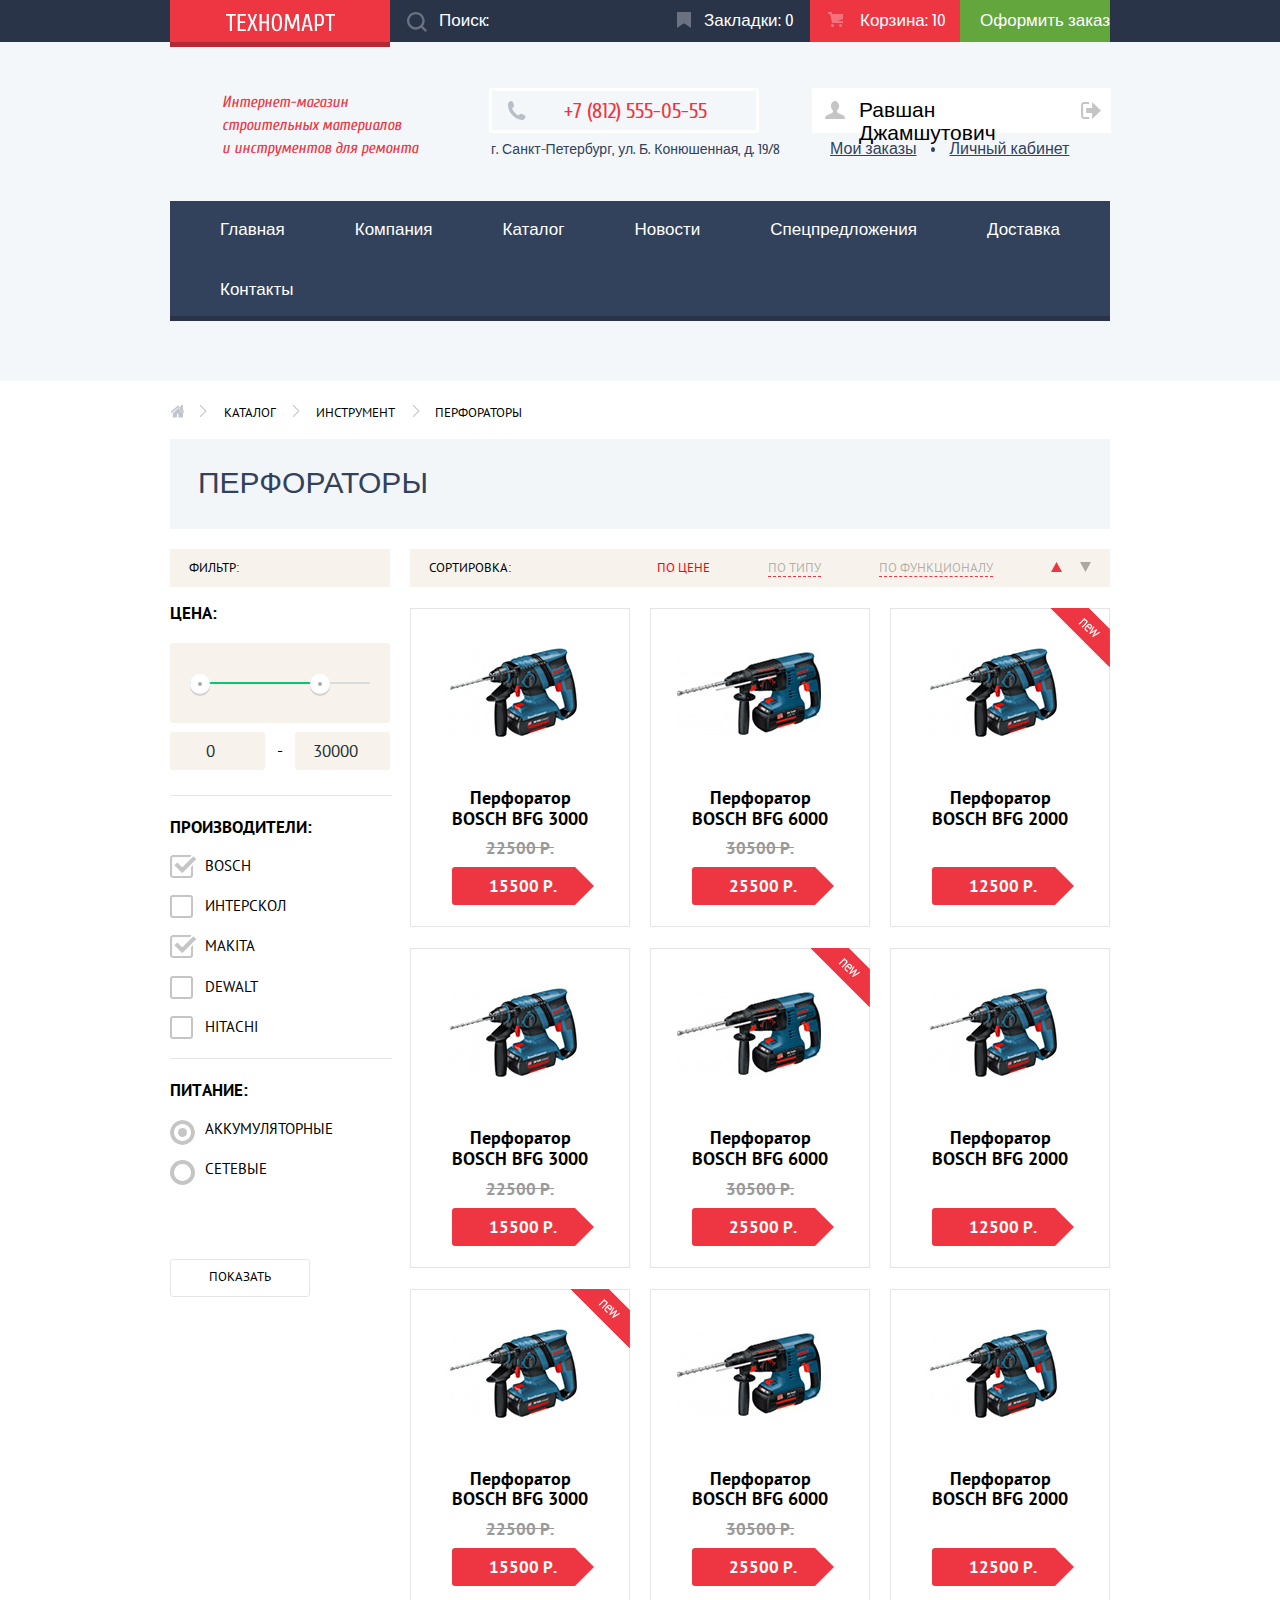
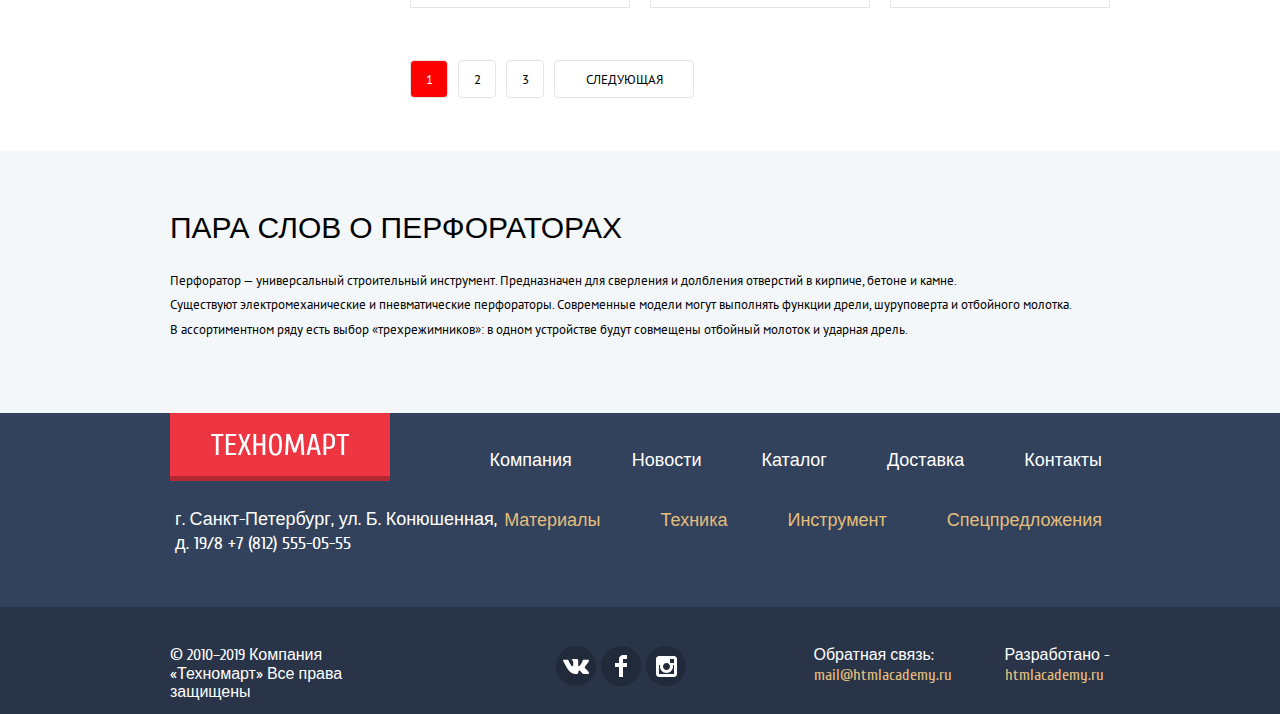
==== commit 85ed47a7: "исправил недочеты: 1. убрал названия файлов на русском языке 2. убрал все лишние теги br, вместо них" ====
--- a/catalog.html
+++ b/catalog.html
@@ -21,7 +21,7 @@
         оформление заказа)</h2>
       <div class="wrapper container">
         <div>
-          <a href="index.html" class="main-header__up-logo"><img src="img/ТЕХНОМАРТ.svg" alt="Надпись ТЕХНОМАРТ"
+          <a href="index.html" class="main-header__up-logo"><img src="img/technomart.svg" alt="Надпись ТЕХНОМАРТ"
               width="109" height="19"></a>
         </div>
         <div class="search">
@@ -71,10 +71,7 @@
     <section class="main-header__down">
       <h2 class="visually-hidden">Техномарт, интернет-магазин инструментов и техники. Контакты и навигация по сайту</h2>
       <div class="wrapper container">
-        <div class="main-header__down-info">
-          Интернет-магазин<br>
-          строительных материалов<br>
-          <span class="nowrap">и инструментов для ремонта</span>
+        <div class="main-header__down-info">Интернет-магазин строительных материалов и&nbsp;инструментов&nbsp;для&nbsp;ремонта
         </div>
         <div>
           <div class="main-header__down-phone-number">
@@ -84,29 +81,29 @@
         </div>
         <div class="user-menu">
           <div class="loged">
-          <a href="profile.html" class="profile">
-            <svg class="icon" version="1.1" xmlns="http://www.w3.org/2000/svg"
-              xmlns:xlink="http://www.w3.org/1999/xlink" x="0px" y="0px" width="20px" height="18px" viewBox="0 0 20 18"
-              enable-background="new 0 0 20 18" xml:space="preserve">
-              <path
-                d="M17.881,14.166c-2.144-0.735-4.256-1.666-5.207-2.39c-0.657-0.501-0.77-1.618-0.517-2.415
+            <a href="profile.html" class="profile">
+              <svg class="icon" version="1.1" xmlns="http://www.w3.org/2000/svg"
+                xmlns:xlink="http://www.w3.org/1999/xlink" x="0px" y="0px" width="20px" height="18px"
+                viewBox="0 0 20 18" enable-background="new 0 0 20 18" xml:space="preserve">
+                <path
+                  d="M17.881,14.166c-2.144-0.735-4.256-1.666-5.207-2.39c-0.657-0.501-0.77-1.618-0.517-2.415
 	c1.118-0.903,1.864-2.477,1.864-4.278C14.021,2.276,12.221,0,10,0S5.979,2.276,5.979,5.083c0,1.801,0.746,3.374,1.863,4.277
 	c0.253,0.798,0.141,1.915-0.517,2.416c-0.95,0.724-3.063,1.654-5.207,2.39S0,18,0,18h20C20,18,20.025,14.901,17.881,14.166z" />
-            </svg>
-            <span>Равшан Джамшутович</span>
-          </a>
-          <a href="logout.html" class="logout">
-            <svg class="icon" version="1.1" xmlns="http://www.w3.org/2000/svg"
-              xmlns:xlink="http://www.w3.org/1999/xlink" x="0px" y="0px" width="21px" height="17px" viewBox="0 0 21 17"
-              enable-background="new 0 0 21 17" xml:space="preserve">
-              <g>
-                <polygon points="21,8.5 12.125,0 12.125,6 6.125,6 6.125,11 12.125,11 12.125,17 	" />
-                <path d="M3.106,13.952V3.048c0.018-0.376,0.171-1.057,1.01-1.057h5.027V0H4.116C1.938,0,1.112,1.81,1.087,3.027
+              </svg>
+              <span>Равшан Джамшутович</span>
+            </a>
+            <a href="logout.html" class="logout">
+              <svg class="icon" version="1.1" xmlns="http://www.w3.org/2000/svg"
+                xmlns:xlink="http://www.w3.org/1999/xlink" x="0px" y="0px" width="21px" height="17px"
+                viewBox="0 0 21 17" enable-background="new 0 0 21 17" xml:space="preserve">
+                <g>
+                  <polygon points="21,8.5 12.125,0 12.125,6 6.125,6 6.125,11 12.125,11 12.125,17 	" />
+                  <path d="M3.106,13.952V3.048c0.018-0.376,0.171-1.057,1.01-1.057h5.027V0H4.116C1.938,0,1.112,1.81,1.087,3.027
              v10.946C1.112,15.189,1.938,17,4.116,17h5.027v-1.99H4.116C3.277,15.01,3.124,14.327,3.106,13.952z" />
-              </g>
-            </svg>
-          </a>
-        </div>
+                </g>
+              </svg>
+            </a>
+          </div>
           <div class="information">
             <a href="" class="myorders">Мои заказы</a>
             <span class="point"></span>
@@ -118,7 +115,7 @@
         <ul class="site-navigation">
           <li><a href="index.html">Главная</a></li>
           <li><a href="about.html">Компания</a></li>
-          <li><a href="catalog.html">Каталог</a></li>
+          <li><a href="#">Каталог</a></li>
           <li><a href="news.html">Новости</a></li>
           <li><a href="promo.html">Спецпредложения</a></li>
           <li><a href="delivery.html">Доставка</a></li>
@@ -130,7 +127,8 @@
   <main class="main-content">
     <div class="wrapper">
       <ul class="breadcrumbles">
-        <li><a href="index.html" class="breadcrumbles-home"><img src="img/icon-home.svg" alt="Кнопка домой"></a></li>
+        <li><a href="index.html" class="breadcrumbles-home"><img src="img/icon-home.svg" alt="Кнопка домой" width="14"
+              height="12"></a></li>
         <li><a href="">Каталог</a></li>
         <li><a href="">Инструмент</a></li>
         <li class="breadcrumbles-current">Перфораторы</li>
@@ -168,22 +166,22 @@
             <div class="filters__brand">
               <h3>Производители:</h3>
               <ul>
-                <li>                 
+                <li>
                   <input type="checkbox" name="BOSCH" id="bosch" checked>
                   <label for="bosch">BOSCH</label></li>
-                <li>                 
+                <li>
                   <input type="checkbox" name="interscol" id="interscol">
                   <label for="interscol">Интерскол</label>
                 </li>
-                <li>              
+                <li>
                   <input type="checkbox" name="MAKITA" id="makita" checked>
                   <label for="makita">MAKITA</label>
                 </li>
-                <li>                
+                <li>
                   <input type="checkbox" name="DEWALT" id="dewalt">
                   <label for="dewalt">DEWALT</label>
                 </li>
-                <li>                                 
+                <li>
                   <input type="checkbox" name="HITACHI" id="hitachi">
                   <label for="hitachi">HITACHI</label>
                 </li>
@@ -193,11 +191,11 @@
             <div class="filters__supply">
               <h3>Питание:</h3>
               <ul>
-                <li>               
+                <li>
                   <input type="radio" name="source" value="acum" id="acum" checked>
                   <label for="acum">Аккумуляторные</label>
                 </li>
-                <li>               
+                <li>
                   <input type="radio" name="source" value="lan" id="lan">
                   <label for="lan">Сетевые</label>
                 </li>
@@ -216,16 +214,18 @@
               <li><a href="" class="by-list">По функционалу</a></li>
               <li>
                 <a href="" class="sort-list sort-list-active">
-                  <svg version="1.1" xmlns="http://www.w3.org/2000/svg" xmlns:xlink="http://www.w3.org/1999/xlink" x="0px" y="0px"
-                  width="11px" height="10px" viewBox="0 0 11 10" enable-background="new 0 0 11 10" xml:space="preserve">
-               <polygon  points="5.5,0 0,10 11,10 "/>
-               </svg>             
-               </a>
+                  <svg version="1.1" xmlns="http://www.w3.org/2000/svg" xmlns:xlink="http://www.w3.org/1999/xlink"
+                    x="0px" y="0px" width="11px" height="10px" viewBox="0 0 11 10" enable-background="new 0 0 11 10"
+                    xml:space="preserve">
+                    <polygon points="5.5,0 0,10 11,10 " />
+                  </svg>
+                </a>
                 <a href="" class="sort-list">
-                  <svg version="1.1" xmlns="http://www.w3.org/2000/svg" xmlns:xlink="http://www.w3.org/1999/xlink" x="0px" y="0px"
-                  width="11px" height="10px" viewBox="0 0 11 10" enable-background="new 0 0 11 10" xml:space="preserve">
-               <polyline  points="5.5,10 0,0 11,0 "/>
-               </svg>              
+                  <svg version="1.1" xmlns="http://www.w3.org/2000/svg" xmlns:xlink="http://www.w3.org/1999/xlink"
+                    x="0px" y="0px" width="11px" height="10px" viewBox="0 0 11 10" enable-background="new 0 0 11 10"
+                    xml:space="preserve">
+                    <polyline points="5.5,10 0,0 11,0 " />
+                  </svg>
                 </a>
               </li>
             </ul>
@@ -238,7 +238,7 @@
                   <a href="#" class="bookmark">В закладки</a>
                 </div>
                 <h3>
-                  Перфоратор BOSCH<br>
+                  Перфоратор BOSCH
                   BFG 3000
                 </h3>
                 <img src="img/Perforator_2.jpg" alt="Изображение Перфоратора BFG 3000" width="218" height="170">
@@ -255,7 +255,7 @@
                   <a href="#" class="bookmark">В закладки</a>
                 </div>
                 <h3>
-                  Перфоратор BOSCH<br>
+                  Перфоратор BOSCH
                   BFG 6000
                 </h3>
                 <img src="img/Perforator_3.jpg" alt="Изображение Перфоратора BFG 3000" width="218" height="170">
@@ -270,7 +270,7 @@
                   <a href="#" class="bookmark">В закладки</a>
                 </div>
                 <h3>
-                  Перфоратор BOSCH<br>
+                  Перфоратор BOSCH
                   BFG 2000
                 </h3>
                 <img src="img/Perforator_2.jpg" alt="Изображение Перфоратора BFG 3000" width="218" height="170">
@@ -285,7 +285,7 @@
                   <a href="#" class="bookmark">В закладки</a>
                 </div>
                 <h3>
-                  Перфоратор BOSCH<br>
+                  Перфоратор BOSCH
                   BFG 3000
                 </h3>
                 <img src="img/Perforator_2.jpg" alt="Изображение Перфоратора BFG 3000" width="218" height="170">
@@ -302,7 +302,7 @@
                   <a href="#" class="bookmark">В закладки</a>
                 </div>
                 <h3>
-                  Перфоратор BOSCH<br>
+                  Перфоратор BOSCH
                   BFG 6000
                 </h3>
                 <img src="img/Perforator_3.jpg" alt="Изображение Перфоратора BFG 3000" width="218" height="170">
@@ -317,7 +317,7 @@
                   <a href="#" class="bookmark">В закладки</a>
                 </div>
                 <h3>
-                  Перфоратор BOSCH<br>
+                  Перфоратор BOSCH
                   BFG 2000
                 </h3>
                 <img src="img/Perforator_2.jpg" alt="Изображение Перфоратора BFG 3000" width="218" height="170">
@@ -332,7 +332,7 @@
                   <a href="#" class="bookmark">В закладки</a>
                 </div>
                 <h3>
-                  Перфоратор BOSCH<br>
+                  Перфоратор BOSCH
                   BFG 3000
                 </h3>
                 <img src="img/Perforator_2.jpg" alt="Изображение Перфоратора BFG 3000" width="218" height="170">
@@ -349,7 +349,7 @@
                   <a href="#" class="bookmark">В закладки</a>
                 </div>
                 <h3>
-                  Перфоратор BOSCH<br>
+                  Перфоратор BOSCH
                   BFG 6000
                 </h3>
                 <img src="img/Perforator_3.jpg" alt="Изображение Перфоратора BFG 3000" width="218" height="170">
@@ -364,7 +364,7 @@
                   <a href="#" class="bookmark">В закладки</a>
                 </div>
                 <h3>
-                  Перфоратор BOSCH<br>
+                  Перфоратор BOSCH
                   BFG 2000
                 </h3>
                 <img src="img/Perforator_2.jpg" alt="Изображение Перфоратора BFG 3000" width="218" height="170">
@@ -393,7 +393,7 @@
           Перфоратор — универсальный строительный инструмент. Предназначен для сверления и долбления отверстий в
           кирпиче, бетоне и камне.<br>
           Существуют электромеханические и пневматические перфораторы. Современные модели могут выполнять функции дрели,
-          шуруповерта и отбойного молотка.<br>
+          шуруповерта и отбойного молотка.
           В ассортиментном ряду есть выбор «трехрежимников»: в одном устройстве будут совмещены отбойный молоток и
           ударная дрель.
         </p>
@@ -405,9 +405,9 @@
       <h2 class="visually-hidden">Техномарт, интернет-магазин инструментов и техники. Навигация по сайту</h2>
       <div class="wrapper">
         <div class="container-top">
-          <div><a href="index.html" class="footer-up__logo"><img src="img/ТЕХНОМАРТ.svg" alt="надпись ТЕХНОМАРТ"
-                width="138" height="23"></a></div>
-          <ul class="footer-nav first">
+          <div><a href="index.html" class="footer-up__logo"><img src="img/technomart.svg" alt="надпись ТЕХНОМАРТ" width="138"
+                height="23"></a></div>
+          <ul class="footer-nav">
             <li><a href="#">Компания</a></li>
             <li><a href="#">Новости</a></li>
             <li><a href="#">Каталог</a></li>
@@ -417,8 +417,8 @@
         </div>
 
         <div class="container-bottom">
-          <p>г. Санкт-Петербург, ул. Б.Конюшенная, д. 19/8<br>
-            +7(812)555-05-55
+          <p>г. Санкт-Петербург, ул. Б. Конюшенная, д. 19/8
+            +7 (812) 555-05-55
           </p>
           <ul class="footer-nav">
             <li><a href="#" class="wheat">Материалы</a></li>
@@ -433,8 +433,8 @@
       <h2 class="visually-hidden">Техномарт, интернет-магазин инструментов и техники. Социальные сети и обратная связь.
       </h2>
       <div class="wrapper container">
-        <div>
-          2010-2017 Компания "Техномарт"<br>
+        <div class="copyright">
+          © 2010–2019 Компания «Техномарт»
           Все права защищены
         </div>
         <div class="social">
@@ -444,12 +444,14 @@
             <li><a href=""><img src="img/insta-icon.svg" alt="instagramm" width="21" height="21"></a></li>
           </ul>
         </div>
-        <div class="copyright">
-          <div>Обратная связь:<br>
-            <a href="" class="wheat">mail@htmlacademy.ru</a>
-          </div>
-          <div>Разработано -<br>
-            <a href="https://htmlacademy.ru/intensive/htmlcss" class="wheat">htmlacademy.ru</a>
+        <div class="developed">
+          <div>
+            <p>Обратная связь:</p>
+            <p><a href="" class="wheat">mail@htmlacademy.ru</a></p>           
+          </div>
+          <div>
+            <p>Разработано -</p>
+            <p><a href="https://htmlacademy.ru/intensive/htmlcss" class="wheat">htmlacademy.ru</a></p>            
           </div>
         </div>
       </div>
--- a/css/minimazedStyle.css
+++ b/css/minimazedStyle.css
@@ -1 +1 @@
-@keyframes bounce{0%{transform:translateY(-2000px)}70%{transform:translateY(30px)}90%{transform:translateY(-10px)}to{transform:translateY(0)}}@keyframes shake{0%,to{transform:translateX(0)}10%,30%,50%,70%,90%{transform:translateX(-10px)}20%,40%,60%,80%{transform:translateX(10px)}}@font-face{font-family:'Cuprum';font-style:normal;font-weight:400;src:url(../fonts/cuprum-v11-latin-regular.eot);src:local('Cuprum Regular'),local('Cuprum-Regular'),url(../fonts/cuprum-v11-latin-regular.eot?#iefix) format('embedded-opentype'),url(../fonts/cuprum-v11-latin-regular.woff2) format('woff2'),url(../fonts/cuprum-v11-latin-regular.woff) format('woff'),url(../fonts/cuprum-v11-latin-regular.ttf) format('truetype'),url(../fonts/cuprum-v11-latin-regular.svg#Cuprum) format('svg')}@font-face{font-family:'Cuprum';font-style:italic;font-weight:400;src:url(../fonts/cuprum-v11-latin-italic.eot);src:local('Cuprum Italic'),local('Cuprum-Italic'),url(../fonts/cuprum-v11-latin-italic.eot?#iefix) format('embedded-opentype'),url(../fonts/cuprum-v11-latin-italic.woff2) format('woff2'),url(../fonts/cuprum-v11-latin-italic.woff) format('woff'),url(../fonts/cuprum-v11-latin-italic.ttf) format('truetype'),url(../fonts/cuprum-v11-latin-italic.svg#Cuprum) format('svg')}@font-face{font-family:'Cuprum';font-style:normal;font-weight:700;src:url(../fonts/cuprum-v11-latin-700.eot);src:local('Cuprum Bold'),local('Cuprum-Bold'),url(../fonts/cuprum-v11-latin-700.eot?#iefix) format('embedded-opentype'),url(../fonts/cuprum-v11-latin-700.woff2) format('woff2'),url(../fonts/cuprum-v11-latin-700.woff) format('woff'),url(../fonts/cuprum-v11-latin-700.ttf) format('truetype'),url(../fonts/cuprum-v11-latin-700.svg#Cuprum) format('svg')}@font-face{font-family:'PT Sans';font-style:normal;font-weight:400;src:url(../fonts/pt-sans-v11-latin-regular.eot);src:local('PT Sans'),local('PTSans-Regular'),url(../fonts/pt-sans-v11-latin-regular.eot?#iefix) format('embedded-opentype'),url(../fonts/pt-sans-v11-latin-regular.woff2) format('woff2'),url(../fonts/pt-sans-v11-latin-regular.woff) format('woff'),url(../fonts/pt-sans-v11-latin-regular.ttf) format('truetype'),url(../fonts/pt-sans-v11-latin-regular.svg#PTSans) format('svg')}@font-face{font-family:'PT Sans';font-style:normal;font-weight:700;src:url(../fonts/pt-sans-v11-latin-700.eot);src:local('PT Sans Bold'),local('PTSans-Bold'),url(../fonts/pt-sans-v11-latin-700.eot?#iefix) format('embedded-opentype'),url(../fonts/pt-sans-v11-latin-700.woff2) format('woff2'),url(../fonts/pt-sans-v11-latin-700.woff) format('woff'),url(../fonts/pt-sans-v11-latin-700.ttf) format('truetype'),url(../fonts/pt-sans-v11-latin-700.svg#PTSans) format('svg')}html{box-sizing:border-box}*,::after,::before{box-sizing:inherit}img{max-width:100%}body{margin:0;padding:0;background-color:#fff;font-family:'Cuprum',sans-serif;font-weight:400;font-stretch:normal;letter-spacing:normal;text-align:left;font-size:18px}.visually-hidden{position:absolute;clip:rect(0 0 0 0);width:1px;height:1px;margin:-1px;font-size:0}a{text-decoration:none;color:inherit;font-family:inherit}.wrapper{width:940px;margin:0 auto}.site-navigation{display:flex;justify-content:space-between;align-items:center;flex-wrap:wrap;width:940px;font-size:0;line-height:1px;background-color:#32425c;padding:0 20px;text-align:center;box-shadow:inset 0 -5px 0 0 #293449;margin:0 0 60px}.site-navigation a{font-size:17px;display:inline-block;margin:0;vertical-align:middle;color:#fff;padding:28px 30px 31px}.site-navigation a:hover{background-color:#293449}.site-navigation a:active{background-color:#1d2739;color:rgba(255,255,255,.5)}.main-header{background-color:#f4f7f9;overflow:hidden}.main-header__up{background-color:#293449;height:42px;margin-bottom:46px}.main-header__up .container{display:flex;justify-content:space-between;align-items:center}.main-header__up a{color:#fff;font-size:17px;line-height:1.06}.main-header__up-actions{display:flex}.basket,.bookmarks,.order{position:relative;width:150px;height:42px;line-height:1;font-weight:400;font-style:normal;text-align:left;white-space:nowrap}.bookmarks{padding:12px 27px 13px 44px}.order{background-color:#63a63e;padding:12px 22px 12px 20px}.basket{padding:12px 25px 13px 50px}.basket-active{background-color:#ee3643}.order:hover{background-color:#5fbb2d}.order:active{background-color:#518534}.icon{position:absolute}.main-header__up .icon{fill:#fff;opacity:.3}.search input[type=text]:focus+.icon{fill:#ee3643;opacity:1}.bookmarks .icon,.search-label svg{top:12px;left:17px}.basket .icon{top:12px;left:18px}.search{position:relative;height:42px;margin-right:auto;flex-grow:1}.search-label svg{position:absolute;z-index:20;width:20px;height:20px;cursor:pointer}.search input[type=text]{border:0;background-color:#293449;width:100%;padding:11px 10px 10px 49px;cursor:pointer;color:#fff}.search input[type=text]::placeholder{color:#fff;font-size:17px;line-height:1.06}.basket:hover,.bookmarks:hover,.search:hover input[type=text]{background-color:#212a3a}.search input[type=text]:focus{background-color:#fff;color:#000}.search input[type=text]:focus::placeholder{color:#000}.basket:hover .icon,.bookmarks:hover .icon,.items__list-item-actions .buy:hover svg,.search:hover .icon{opacity:1}.basket:active .icon,.bookmarks:active .icon{opacity:.3}.basket:active,.bookmarks:active{background-color:#161d29}.main-header__up-logo{width:220px;height:42px;background-color:#ee3643;box-shadow:0 5px 0 0 #b52933;display:inline-block;vertical-align:middle;padding:13px 55px 15px 56px}.main-header__up-logo:hover{background-color:#ca2c37}.main-header__up-logo:active{background-color:#ba2732}.main-header__down .container{display:flex;margin-bottom:39px}.main-header__down{margin-bottom:59px}.main-header__down ul{list-style:none}.main-header__down-info{color:#ee3643;font-size:16px;width:196px;line-height:23px;font-style:italic;margin-top:3px;margin-left:52px;margin-right:71px}.nowrap{white-space:nowrap}.main-header__down-phone-number{position:relative;padding:10px 46px 10px 72px;color:#ee3643;font-size:21px;line-height:1;border:3px solid #fff;width:270px;height:45px;margin-bottom:5px}.main-header__down-phone-number::before{content:"";position:absolute;top:13x;left:15px;width:19px;height:19px;background:url(../img/icon-phone.svg) no-repeat}.adress{display:inline-block;vertical-align:middle;font-size:14px;line-height:24px;text-align:center;color:#32425c;width:270px;margin-left:2px;white-space:nowrap}.main-header__down-user{display:flex}.login,.register{background-color:#fff;font-size:21px;line-height:21px;color:#000}.register{position:relative}.login{position:relative;width:121px;height:45px;margin-left:69px;margin-right:10px;padding:12px 27px 12px 48px}.register{width:150px;height:45px;padding:12px 25px}.login .icon{left:14px;top:14px;width:20px;height:17px;fill:#c5c5c5}.login:hover,.register:hover{color:#ee3643}.login:active,.profile:active span,.register:active{color:rgba(0,0,0,.3)}.login:hover svg{fill:#32425c}.login:active svg{fill:rgba(0,0,0,.3)}.button,.button-show{text-transform:uppercase}.button{display:inline-block;vertical-align:middle;background-color:#ee3643;border:0;color:#fff;text-align:center;font-size:14px;line-height:1;padding:14px;border-radius:4px}.button:hover{background-color:#ca2c37}.button:active{background-color:#ba2732}.button-show{width:140px;height:38px;font-size:13px;border:solid 1px #e5e5e5;background-color:#fff;margin-top:58px;border-radius:3px;cursor:pointer}.button-close{position:absolute;top:9px;right:9px;width:21px;height:21px;border:0;background-color:transparent;background-image:url(../img/form-close.png);cursor:pointer}.index-columns{display:flex;justify-content:space-between;margin-bottom:86px}.index-columns h2{font-size:30px;line-height:30px;margin:0 0 38px;font-weight:400;font-stretch:normal;font-style:normal;letter-spacing:normal;text-transform:uppercase}.index-columns p{font-family:'PT Sans',sans-serif;font-size:13px;line-height:1.85;margin:0}.about{width:528px;min-height:362px}.about>p:first-of-type,.contacts>p:first-of-type{margin-bottom:36px}.contacts{width:300px;min-height:367px}.map-back{position:relative;padding:0;margin:0 0 40px}.feedback-button{margin-top:40px}.about ul{list-style:none;font-weight:700;font-size:18px}.about__list-info{margin-bottom:37px}.about__list-info li{position:relative;font-weight:400;font-stretch:normal;font-style:normal;line-height:1.11;letter-spacing:normal;text-align:left;margin-bottom:24px}.about__list-info li::before{content:'';position:absolute;left:-36px;top:8px;display:block;width:25px;height:2px;background-color:#ee3643}.popular-brands__list{margin-block-start:0;margin-block-end:0;list-style:none;display:flex;justify-content:space-between;flex-wrap:wrap;margin-bottom:65px}.popular-brands__list a{width:220px;height:145px;border:solid 1px #eaeaea;background-color:#fff;margin-bottom:20px;display:flex;justify-content:center;align-items:center}.popular-brands__list a:hover{box-shadow:0 10px 25px 0 rgba(41,52,73,.5)}.popular-brands__list a:active{opacity:.3;box-shadow:0 4px 10px 0 rgba(41,52,73,.5)}.service{background-color:#f4f7f9;padding-top:68px;margin-bottom:82px}.service .container{display:flex;justify-content:space-between;align-items:flex-start}.service h3,.service h4{text-transform:uppercase;font-weight:400;margin:0}.service h3{font-size:30px;line-height:1;letter-spacing:normal}.service h4{font-size:36px;line-height:1.43;color:#32425c}.service .wrapper>p,.service pre{font-family:PT Sans,sans-serif;font-size:13px;font-weight:400;line-height:24px}.service pre{padding-left:0;margin:0}.service .wrapper>p{padding-bottom:64px}.service-buttons{display:flex;flex-direction:column;margin-right:80px;position:relative}.service-buttons::after{position:absolute;content:"";z-index:70;top:-45px;left:230px;width:15px;height:284px;background-image:url(../img/shadow.png);background-repeat:no-repeat;background-position:0 0}.credit,.delivery,.garanty{display:block;background-image:url(../img/delivery.png);background-repeat:no-repeat;background-position:100% 41px;flex-grow:1;min-height:308px}.credit,.garanty{display:none;background-image:url(../img/guarantee.png)}.credit{background-image:url(../img/credit.jpg)}.credit .button{width:195px;height:38px}.service__back{width:240px;height:61px;background-color:#32425c;color:#fff;border:0;padding-left:22px;font-size:21px;font-weight:700;font-stretch:normal;font-style:normal;line-height:1.43;letter-spacing:normal;text-align:left;box-shadow:0 1px 0 0 #293449,inset 0 1px 0 0 #405069;cursor:pointer}.service__active{background-color:#fff;color:#32425c;box-shadow:0 1px 0 0 #fff,inset 0 1px 0 0 #fff}.service__back:not(.service__active){border-top:1px solid #405069;border-bottom:1px solid #293449}.service__back:not(.service__active):hover{background-color:#293449}.offers{display:flex;justify-content:space-between;font-size:14px;margin-top:59px;margin-bottom:33px;color:#fff}.offers__column{display:flex;flex-direction:column;flex-wrap:wrap}.offers__column:first-of-type{flex-direction:row;flex-wrap:wrap;width:620px;justify-content:space-between}.offers__category{width:300px;height:123px;margin-bottom:20px;padding:21px 23px}.offers h2{font-size:24px;margin:0 0 15px}.offers__category-button{display:block;width:135px;min-height:38px;background-color:rgba(0,0,0,.1);text-transform:uppercase;text-align:center;padding:12px 0 10px 5px;color:#fff;border-radius:3px}.offers__category-button:hover{background-color:rgba(0,0,0,.2)}.offers__category-button:active{background-color:rgba(0,0,0,.3)}.offers__category-carousel{position:relative;background-color:#685c53;background-repeat:no-repeat;width:620px;height:266px;margin-bottom:20px;color:#fff;font-size:18px;padding-left:25px}.start{background-image:url(../img/carousel-1.png)}.end{background-image:url(../img/carousel-2.jpg)}.dot-1,.dot-2{position:absolute;display:block;width:8px;height:8px;background-color:#fff;border:2px solid #fff;border-radius:50%;bottom:36px;left:295px;z-index:20;cursor:pointer}.dot-2{left:317px}.dot-active{background-color:#ee3643}.offers__category-carousel .arrowleft,.offers__category-carousel .arrowright{position:absolute;display:block;background-image:url(../img/icon-left.png);width:22px;height:40px;top:114px;left:24px;z-index:20;cursor:pointer}.offers__category-carousel .arrowright{background-image:url(../img/icon-right.png);left:577px}.offers__category-carousel h2{font-size:36px;margin:20px 0 3px;text-transform:uppercase}.offers__category-carousel .button{width:195px;height:38px;margin-top:124px}.offers__category:nth-of-type(1){position:relative;background-color:#ffbf47;background-image:url(../img/icon-1.svg);background-repeat:no-repeat;background-position:213px 31px}.offers .new::after{position:absolute;top:0;right:0;width:60px;height:59px;content:"";z-index:20;background:url(../img/new-flag.png) no-repeat 0 0}.offers__category:nth-of-type(2){background-color:#3bbce3;background-image:url(../img/icon-2.svg);background-repeat:no-repeat;background-position:197px 33px}.offers__column:nth-of-type(2) .offers__category:nth-of-type(1){background-color:#dc91d8;background-image:url(../img/icon-3.svg);background-repeat:no-repeat;background-position:191px 31px}.offers__column:nth-of-type(2) .offers__category:nth-of-type(2),.offers__column:nth-of-type(2) .offers__category:nth-of-type(3){background-color:#8ed78f;width:300px;height:123px;margin-bottom:20px;padding:21px 23px;background-image:url(../img/icon-4.svg);background-repeat:no-repeat;background-position:196px 26px}.offers__column:nth-of-type(2) .offers__category:nth-of-type(3){background-color:#ffbf47;background-image:url(../img/icon-5.svg);background-position:191px 32px}.popular-brands,.popular-goods{display:flex;justify-content:space-between;align-items:center;background-color:#f9f5f0;min-height:89px;padding-left:30px;padding-right:24px;margin-bottom:21px}.popular-brands h2,.popular-goods h2{font-size:30px;text-transform:uppercase;color:#32425c;font-weight:400;font-stretch:normal;font-style:normal;line-height:1;letter-spacing:normal;text-align:left}.popular-brands .button,.popular-goods .button{width:253px;height:38px}.items{font-family:PT Sans,sans-serif;font-size:17px;font-weight:700}.items__list{list-style:none;display:flex;flex-wrap:wrap;justify-content:space-between;margin:0;padding:0}.items__list-item{position:relative;display:flex;flex-direction:column;border:1px solid #e5e5e5;width:220px;height:318px;text-align:center;margin-bottom:21px}.items__list-item img{order:-1;margin-bottom:9px}.items h3{font-size:18px;margin:0 0 10px}.hidden{min-height:20px}.new-item::after{position:absolute;top:-1px;right:-1px;width:60px;height:60px;content:"";z-index:20;background:url(../img/new-flag.png) no-repeat 0 0}.items__list-item-actions{display:none;position:absolute;top:0;left:0;width:218px;height:164px;padding:40px 0;background-color:#fff;z-index:10}.items__list-item:hover{box-shadow:0 10px 25px 0 rgba(41,52,73,.5)}.items__list-item:hover .items__list-item-actions{display:block}.items__list-item-actions .buy{box-shadow:inset 0 -3px 0 0 #367315;border-bottom-color:#367315;color:#fff}.items__list-item-actions .bookmark,.items__list-item-actions .buy{position:relative;display:block;width:135px;height:38px;margin:0 auto 7px;background-color:#63a63e;border-radius:3px;font-size:14px;font-weight:400;font-family:"Cuprum",sans-serif;line-height:1.29;text-decoration:none;text-transform:uppercase}.items__list-item-actions .buy{padding:11px 45px 14px 49px}.items__list-item-actions .bookmark{padding:7px 0;color:#32425c;background:#fff;border:3px solid #63a63e;border-bottom-color:#63a63e;box-shadow:none}.items__list-item-actions .buy svg{fill:#fff;opacity:.3;position:absolute;top:11px;left:12px;width:15px;height:15px}.items__list-item-actions .buy:hover{background-color:#5fbb2d}.items__list-item-actions .buy:active{background-color:#518534;box-shadow:none}.items__list-item-actions .bookmark:hover{border:solid 3px #32425c}.items__list-item-actions .bookmark:active{opacity:.3;border:solid 3px #32425c}.linethrough{text-decoration:line-through;color:#999;min-height:20px}.item-button{position:relative;width:141px;height:38px;margin:8px 36px 21px 41px;padding:10px 30px;color:#fff;background:#ee3643;border-radius:3px}.item-button:after{content:"";position:absolute;top:0;right:-20px;width:0;height:0;border:19px solid #fff;border-left-color:#ee3643}.contacts .button{width:300px;height:38px}.about .button{width:220px;height:38px;border-radius:4px}.footer-up{background-color:#32425c;color:#fff;line-height:1.33;font-weight:400;font-style:normal;padding-bottom:21px}.footer-up__logo{width:220px;height:68px;background-color:#ee3643;box-shadow:inset 0 -5px 0 0 rgba(0,0,0,.24);display:inline-block;padding:20px 41px 25px}.footer-up__logo:hover{background-color:#ca2c37}.footer-up__logo:active{background-color:#ba2732}.footer-down{background-color:#293449;min-height:107px;padding-top:39px;color:#fff;font-size:16px}.footer-nav{list-style:none;padding:8px 8px 8px 0;margin:0;display:flex;flex-wrap:wrap;justify-content:space-around}.copyright .wheat:hover,.footer-nav a:hover{text-decoration:underline}.footer-nav a:active{text-decoration:none;opacity:.5}.container-bottom .footer-nav{margin:10px 0 0}.footer-nav li:not(:first-child){margin-left:60px}.footer-up .container-top{align-items:flex-end}.footer-up .container-bottom,.footer-up .container-top{display:flex;justify-content:space-between}.footer-down .container,.social__list a{align-items:center}.social__list{display:flex;justify-content:space-around;list-style:none;margin:0;padding-left:0}.social__list a{display:flex;justify-content:center;width:40px;height:40px;background-color:#212a3a;border-radius:40px;margin-right:5px}.social__list a:active,.social__list a:hover{background-color:#ee3643}.copyright,.footer-down .container{display:flex;justify-content:space-between}.copyright div:not(:last-child){margin-right:53px}.wheat{line-height:1.333;color:#e4be7b}.copyright .wheat:active{text-decoration:none;color:#ee3643}.modal{position:fixed;background-color:#fff;box-shadow:0 30px 50px rgba(0,0,0,.7)}.modal-feedback,.modal-map{top:10vh;left:50vw;display:none;z-index:1000}.modal-feedback{margin-left:-310px;font-weight:700;width:620px;min-height:430px;border-top:7px solid #ee3643}.modal-map{margin-left:-470px;width:940px;height:446.2px}.contacts iframe{z-index:2;border:0}.map-link{position:absolute;top:0;left:0;z-index:1;margin:0}.contacts iframe,.modal-feedback-form{position:relative}.modal-body{display:flex;flex-wrap:wrap;justify-content:space-between;padding:74px 80px 37px}.modal-feedback input,.modal-feedback textarea{outline:0;border:solid 2px #dee3e4;border-radius:3px;background-color:#fff;font-family:"PT Sans",sans-serif}.modal-feedback input{width:220px;font-size:13px;line-height:1;margin-bottom:22px;padding:9px 15px 8px}.modal-feedback textarea{padding:13px 16px;width:460px;height:114px;resize:vertical}.modal-feedback input:hover,.modal-feedback textarea:hover{border:solid 2px #b5b5b5}.modal-feedback input:focus,.modal-feedback textarea:focus{border:solid 2px #ee3643}.modal-feedback-form span{display:inline-block;margin-bottom:13px}.modal-feedback input::placeholder,.modal-feedback textarea::placeholder{font-size:13px;font-family:"PT Sans",sans-serif}.modal-feedback .button{width:460px;height:38px}.modal-basket{display:none;top:10vh;left:50vw;margin-left:-310px;width:620px;height:282px;background-color:#fff;background-image:url(../img/modal-check.svg);background-repeat:no-repeat;background-position:87px 81px;border-top:7px solid #ee3643;z-index:1000}.modal-basket div:first-of-type{padding:68px 125px 68px 179px}.modal-basket h3{font-size:27px;text-align:center}.modal-basket .button{width:200px;height:38px}.modal-basket .button:nth-child(2){background-color:#fff;color:#000;margin-left:20px}.modal-show{display:block;animation:bounce .6s}.modal-error{animation:shake .6s}.buttonback{background-color:#f4f4f4;width:100%;padding:37px 80px;text-align:center}.user-menu a{text-decoration:underline;font-size:16px;line-height:1.13;color:#32425c}.loged{position:relative;background-color:#fff;width:299px;height:45px;display:inline-block;vertical-align:middle;margin-left:51px;padding:12px 65px 12px 47px}.loged a{font-size:21px;line-height:1;color:#000;text-decoration:none}.loged .icon{fill:#c5c5c5}.profile .icon{top:13px;left:13px}.logout .icon{top:14px;right:10px}.logout:hover .icon,.profile:hover .icon{fill:#32425c}.logout:active .icon,.profile:active .icon{fill:rgba(0,0,0,.3)}.information{margin-top:6px;padding-left:69px}.cabinet:hover,.myorders:hover{color:#ee3643}.cabinet:active,.myorders:active{color:rgba(50,66,92,.3)}.point{display:inline-block;vertical-align:middle;border-radius:50%;margin-left:10px;width:4px;height:5px;background-color:#32425c}.cabinet{padding-left:9px}.breadcrumbles{list-style:none;font-family:PT Sans,sans-serif;font-size:13px;text-transform:uppercase;padding:0;margin:25px 0 17px;display:flex}.breadcrumbles-home{width:14px;height:12px;background-image:url(../img/icon-home.svg);background-repeat:no-repeat}.breadcrumbles li{position:relative;margin-right:40px}.breadcrumbles li:not(:last-of-type)::after{position:absolute;content:"";width:8px;height:12px;top:-1px;background-image:url(../img/icon-right-small.png)}.breadcrumbles li:first-child::after{left:29px}.breadcrumbles li:nth-child(2)::after{left:68px}.breadcrumbles li:nth-child(3)::after{left:96px}.filters,.page-title{text-transform:uppercase}.page-title{font-size:30px;line-height:1;margin:0;letter-spacing:normal;text-align:left;color:#32425c;font-weight:400}.filters{font-family:"PT Sans",sans-serif;font-size:17px;width:220px;display:flex;flex-direction:column}.filters__range{margin-bottom:25px}.range-controls{position:relative;width:220px;height:80px;margin-bottom:9px;padding-top:39px;padding-right:20px;padding-left:20px;background-color:#f7f3ec;border-radius:3px}.range-controls .scale{height:2px;background:#d7dcde}.range-controls .bar{width:70%;height:2px;background:#00ca74}.range-controls .toggle{width:20px;height:20px;padding:0;border:8px solid #fff;background-color:#ababab;border-radius:50%;box-shadow:0 2px 1px 0 #cfcfcf;position:absolute;top:31px;left:0;cursor:pointer}.range-controls .toggle-min{left:20px}.range-controls .toggle-max{left:140px}.price-controls{display:flex;justify-content:space-between;align-items:center}.price-controls input{font-size:17px;text-align:center;color:#283136;width:95px;height:38px;padding:8px 10px;background-color:#f7f3ec;border:0;border-radius:3px}.container-right{width:700px;min-height:1202px}.filters h3,.filters__filter{text-transform:uppercase;line-height:1}.filters__filter{height:38px;background-color:#f7f3ec;font-size:13px;padding:12px 19px;margin-bottom:18px}.filters h2,.filters h3,.filters p{margin:0}.filters h3{display:block;font-size:17px;font-weight:700;margin-bottom:21px}.filters .line{width:100%;border:1px solid #e5e5e5;border-bottom:0;margin:0 0 23px}.filters__brand,.filters__supply{font-size:15px}.filters__brand ul,.filters__supply ul{margin:0;padding:0;list-style:none}.filters__brand li,.filters__supply li{position:relative;margin-bottom:23px;padding-left:35px}.filters__brand label,.filters__supply label{cursor:pointer}.filters__supply h3{letter-spacing:.17px}.filters__brand input[type=checkbox],.filters__supply input[type=radio]{position:absolute;clip:rect(0 0 0 0);width:1px;height:1px;margin:-1px;font-size:0}.filters__brand input[type=checkbox]~label::before{content:"";position:absolute;left:0;top:-2px;width:23px;height:23px;border:2px solid #c5c5c5;border-radius:3px;cursor:pointer}.filters__brand input[type=checkbox]:checked~label::before{content:"";border:0;width:27px;height:23px;background:url(../img/checkbox-on.png) left center no-repeat}.filters__brand input[type=checkbox]~label:hover::before,.filters__supply input[type=radio]~label:hover::before{border-color:#b5b5b5}.filters__brand input[type=checkbox]~label:active::before,.filters__supply input[type=radio]~label:active::before{opacity:.3}.filters__brand input[type=checkbox]:checked~label:hover::before,.filters__supply input[type=radio]:checked~label:hover::before{border-color:#b5b5b5}.filters__brand input[type=checkbox]:checked~label:active::before,.filters__supply input[type=radio]:checked~label:active::before{opacity:.3}.filters__supply input[type=radio]~label::before{content:"";position:absolute;left:0;top:-4x;width:25px;height:25px;border:4px solid #c5c5c5;border-radius:50%;cursor:pointer}.filters__supply input[type=radio]:checked~label::before{content:"";border:0;width:25px;height:25px;background:url(../img/radio-on.svg) left center no-repeat}.sorting,.sorting__list{display:flex;justify-content:space-between}.sorting{font-family:"PT Sans",sans-serif;height:38px;font-size:13px;text-transform:uppercase;background-color:#f7f3ec;padding:10px 19px;margin-bottom:21px;line-height:1.38}.sorting__list{margin:0;padding:0;list-style:none;flex-wrap:wrap;width:434px}.sort-list:not(.sort-list-active){opacity:.3}.sort-list:hover{opacity:1}.sort-list:first-of-type{margin-right:15px}.sort-list-active{fill:#ee3643}.by-list:not(.by-list-active){border-bottom:1px dashed #ee3643;color:rgba(0,0,0,.3)}.by-list-active{color:red}.by-list:hover{color:#000;border-bottom:1px solid #ee3643}.drill-header{background-color:#f2f6f8;padding-left:28px;padding-top:30px;padding-bottom:30px;margin-bottom:20px;font-weight:400;font-style:normal}.pagination{font-family:PT Sans,sans-serif;font-size:13px;text-transform:uppercase;list-style:none;display:flex;margin:31px 0 0;padding:0}.pagination a{display:inline-block;vertical-align:middle;width:38px;height:38px;border-radius:4px;margin-right:10px;padding:12px 14px 15px 15px;border:solid 1px #e5e5e5;background-color:#fff}.pagination a:hover{border:solid 1px #bdc6ca}.pagination a:active{border:solid 1px #ee3643}.pagination a.following{width:140px;text-align:center}.pagination .active-page{background-color:red;color:#fff}.catalog-columns{display:flex;justify-content:space-between}.catalog-about{font-family:PT Sans,sans-serif;font-size:13px;line-height:1.85;background-color:#f4f7f9;padding-top:67px;padding-bottom:73px}.catalog-about h2{font-size:30px;margin:0;padding:0;font-family:"Cuprum";font-weight:400;text-transform:uppercase}+@keyframes bounce{0%{transform:translateY(-2000px)}70%{transform:translateY(30px)}90%{transform:translateY(-10px)}to{transform:translateY(0)}}@keyframes shake{0%,to{transform:translateX(0)}10%,30%,50%,70%,90%{transform:translateX(-10px)}20%,40%,60%,80%{transform:translateX(10px)}}@font-face{font-family:'Cuprum';font-style:normal;font-weight:400;src:url(../fonts/cuprum-v11-latin-regular.eot);src:local('Cuprum Regular'),local('Cuprum-Regular'),url(../fonts/cuprum-v11-latin-regular.eot?#iefix) format('embedded-opentype'),url(../fonts/cuprum-v11-latin-regular.woff2) format('woff2'),url(../fonts/cuprum-v11-latin-regular.woff) format('woff'),url(../fonts/cuprum-v11-latin-regular.ttf) format('truetype'),url(../fonts/cuprum-v11-latin-regular.svg#Cuprum) format('svg')}@font-face{font-family:'Cuprum';font-style:italic;font-weight:400;src:url(../fonts/cuprum-v11-latin-italic.eot);src:local('Cuprum Italic'),local('Cuprum-Italic'),url(../fonts/cuprum-v11-latin-italic.eot?#iefix) format('embedded-opentype'),url(../fonts/cuprum-v11-latin-italic.woff2) format('woff2'),url(../fonts/cuprum-v11-latin-italic.woff) format('woff'),url(../fonts/cuprum-v11-latin-italic.ttf) format('truetype'),url(../fonts/cuprum-v11-latin-italic.svg#Cuprum) format('svg')}@font-face{font-family:'Cuprum';font-style:normal;font-weight:700;src:url(../fonts/cuprum-v11-latin-700.eot);src:local('Cuprum Bold'),local('Cuprum-Bold'),url(../fonts/cuprum-v11-latin-700.eot?#iefix) format('embedded-opentype'),url(../fonts/cuprum-v11-latin-700.woff2) format('woff2'),url(../fonts/cuprum-v11-latin-700.woff) format('woff'),url(../fonts/cuprum-v11-latin-700.ttf) format('truetype'),url(../fonts/cuprum-v11-latin-700.svg#Cuprum) format('svg')}@font-face{font-family:'PT Sans';font-style:normal;font-weight:400;src:url(../fonts/pt-sans-v11-latin-regular.eot);src:local('PT Sans'),local('PTSans-Regular'),url(../fonts/pt-sans-v11-latin-regular.eot?#iefix) format('embedded-opentype'),url(../fonts/pt-sans-v11-latin-regular.woff2) format('woff2'),url(../fonts/pt-sans-v11-latin-regular.woff) format('woff'),url(../fonts/pt-sans-v11-latin-regular.ttf) format('truetype'),url(../fonts/pt-sans-v11-latin-regular.svg#PTSans) format('svg')}@font-face{font-family:'PT Sans';font-style:normal;font-weight:700;src:url(../fonts/pt-sans-v11-latin-700.eot);src:local('PT Sans Bold'),local('PTSans-Bold'),url(../fonts/pt-sans-v11-latin-700.eot?#iefix) format('embedded-opentype'),url(../fonts/pt-sans-v11-latin-700.woff2) format('woff2'),url(../fonts/pt-sans-v11-latin-700.woff) format('woff'),url(../fonts/pt-sans-v11-latin-700.ttf) format('truetype'),url(../fonts/pt-sans-v11-latin-700.svg#PTSans) format('svg')}html{box-sizing:border-box}*,::after,::before{box-sizing:inherit}img{max-width:100%}body{margin:0;padding:0;background-color:#fff;font-family:'Cuprum','Tahoma',sans-serif;font-weight:400;font-stretch:normal;letter-spacing:normal;text-align:left;font-size:18px}.visually-hidden{position:absolute;clip:rect(0 0 0 0);width:1px;height:1px;margin:-1px;font-size:0}a{text-decoration:none;color:inherit;font-family:inherit}.wrapper{width:940px;margin:0 auto}.site-navigation{display:flex;justify-content:space-between;align-items:center;flex-wrap:wrap;width:940px;font-size:0;line-height:1px;background-color:#32425c;padding:0 20px;text-align:center;box-shadow:inset 0 -5px 0 0 #293449;margin:0 0 60px}.site-navigation a{font-size:17px;display:inline-block;margin:0;vertical-align:middle;color:#fff;padding:28px 30px 31px}.site-navigation a:hover{background-color:#293449}.site-navigation a:active{background-color:#1d2739;color:rgba(255,255,255,.5)}.main-header{background-color:#f4f7f9;overflow:hidden}.main-header__up{background-color:#293449;height:42px;margin-bottom:46px}.main-header__up .container{display:flex;justify-content:space-between;align-items:center}.main-header__up a{color:#fff;font-size:17px;line-height:1.06}.main-header__up-actions{display:flex}.basket,.bookmarks,.order{position:relative;width:150px;height:42px;line-height:1;font-weight:400;font-style:normal;text-align:left;white-space:nowrap}.bookmarks{padding:12px 27px 13px 44px}.order{background-color:#63a63e;padding:12px 22px 12px 20px}.basket{padding:12px 25px 13px 50px}.basket-active{background-color:#ee3643}.order:hover{background-color:#5fbb2d}.order:active{background-color:#518534}.icon{position:absolute}.main-header__up .icon{fill:#fff;opacity:.3}.search input[type=text]:focus+.icon{fill:#ee3643;opacity:1}.bookmarks .icon,.search-label svg{top:12px;left:17px}.basket .icon{top:12px;left:18px}.search{position:relative;height:42px;margin-right:auto;flex-grow:1}.search-label svg{position:absolute;z-index:20;width:20px;height:20px;cursor:pointer}.search input[type=text]{border:0;background-color:#293449;width:100%;padding:11px 10px 10px 49px;cursor:pointer;color:#fff}.search input[type=text]::placeholder{color:#fff;font-size:17px;line-height:1.06}.basket:hover,.bookmarks:hover,.search:hover input[type=text]{background-color:#212a3a}.search input[type=text]:focus{background-color:#fff;color:#000}.search input[type=text]:focus::placeholder{color:#000}.basket:hover .icon,.bookmarks:hover .icon,.items__list-item-actions .buy:hover svg,.search:hover .icon{opacity:1}.basket:active .icon,.bookmarks:active .icon{opacity:.3}.basket:active,.bookmarks:active{background-color:#161d29}.main-header__up-logo{width:220px;height:42px;background-color:#ee3643;box-shadow:0 5px 0 0 #b52933;display:inline-block;vertical-align:middle;padding:13px 55px 15px 56px}.main-header__up-logo:hover{background-color:#ca2c37}.main-header__up-logo:active{background-color:#ba2732}.main-header__down .container{display:flex;margin-bottom:39px}.main-header__down{margin-bottom:59px}.main-header__down ul{list-style:none}.main-header__down-info{color:#ee3643;font-size:16px;width:196px;min-height:60px;line-height:23px;font-style:italic;margin-top:3px;margin-left:52px;margin-right:71px}.nowrap{white-space:nowrap}.main-header__down-phone-number{position:relative;padding:10px 46px 10px 72px;color:#ee3643;font-size:21px;line-height:1;border:3px solid #fff;width:270px;height:45px;margin-bottom:5px}.main-header__down-phone-number::before{content:"";position:absolute;top:13x;left:15px;width:19px;height:19px;background:url(../img/icon-phone.svg) no-repeat}.adress{display:inline-block;vertical-align:middle;font-size:14px;line-height:24px;text-align:center;color:#32425c;width:270px;margin-left:2px;white-space:nowrap}.main-header__down-user{display:flex}.login,.register{background-color:#fff;font-size:21px;line-height:21px;color:#000}.register{position:relative}.login{position:relative;width:121px;height:45px;margin-left:69px;margin-right:10px;padding:12px 27px 12px 48px}.register{width:150px;height:45px;padding:12px 25px}.login .icon{left:14px;top:14px;width:20px;height:17px;fill:#c5c5c5}.login:hover,.register:hover{color:#ee3643}.login:active,.profile:active span,.register:active{color:rgba(0,0,0,.3)}.login:hover svg{fill:#32425c}.login:active svg{fill:rgba(0,0,0,.3)}.button,.button-show{text-transform:uppercase}.button{display:inline-block;vertical-align:middle;background-color:#ee3643;border:0;color:#fff;text-align:center;font-size:14px;line-height:1;padding:13px;border-radius:4px}.button:hover{background-color:#ca2c37}.button:active{background-color:#ba2732}.button-show{width:140px;height:38px;font-size:13px;border:solid 1px #e5e5e5;background-color:#fff;margin-top:58px;border-radius:3px;cursor:pointer}.button-close{position:absolute;top:9px;right:9px;width:21px;height:21px;border:0;background-color:transparent;background-image:url(../img/form-close.png);cursor:pointer}.index-columns{display:flex;justify-content:space-between;margin-bottom:86px}.index-columns h2{font-size:30px;line-height:30px;margin:0 0 25px;font-weight:400;font-stretch:normal;font-style:normal;letter-spacing:normal;text-transform:uppercase}.index-columns p{font-family:'PT Sans','Arial',sans-serif;font-size:13px;line-height:1.85;margin:0}.about{width:528px;min-height:362px}.about>p:first-of-type{margin-bottom:25px}.about>p:nth-of-type(2){max-width:386px}.contacts{width:300px;min-height:367px}.contacts>p:first-of-type{margin-bottom:30px;max-width:179px}.map-back{position:relative;padding:0;margin:0 0 40px}.feedback-button{margin-top:33px}.about ul{list-style:none;font-weight:700;font-size:18px}.about__list-info{margin-bottom:37px;padding-left:36px}.about__list-info li{position:relative;font-weight:400;font-stretch:normal;font-style:normal;line-height:1.11;letter-spacing:normal;text-align:left;margin-bottom:22px}.about__list-info li::before{content:'';position:absolute;left:-36px;top:8px;display:block;width:25px;height:2px;background-color:#ee3643}.popular-brands__list{margin-block-start:0;margin-block-end:0;list-style:none;display:flex;justify-content:space-between;flex-wrap:wrap;margin-bottom:60px}.popular-brands__list a{width:220px;height:145px;border:solid 1px #eaeaea;background-color:#fff;margin-bottom:20px;display:flex;justify-content:center;align-items:center}.popular-brands__list a:hover{box-shadow:0 10px 25px 0 rgba(41,52,73,.5)}.popular-brands__list a:active{opacity:.3;box-shadow:0 4px 10px 0 rgba(41,52,73,.5)}.service{background-color:#f4f7f9;padding-top:68px;margin-bottom:82px}.service .container{display:flex;justify-content:space-between;align-items:flex-start}.service h3,.service h4{text-transform:uppercase;font-weight:400}.service h3{font-size:30px;line-height:1;letter-spacing:normal;margin:0}.service p,.service-description{font-family:'PT Sans','Arial',sans-serif;font-size:13px;font-weight:400;line-height:1.85}.service-description{line-height:24px;max-width:398px;margin:25px 0 68px}.service-buttons{display:flex;flex-direction:column;margin-right:80px;position:relative}.service-buttons::after{position:absolute;content:"";z-index:70;top:-45px;left:230px;width:15px;height:284px;background-image:url(../img/shadow.png);background-repeat:no-repeat;background-position:0 0}.credit,.delivery,.garanty{display:block;background-image:url(../img/delivery.png);background-repeat:no-repeat;background-position:100% 25px;flex-grow:1;min-height:283px}.service h4{font-size:36px;line-height:1.43;color:#32425c;margin:-8px 0 0}.delivery p{max-width:275px;margin-top:16px}.credit,.garanty{display:none;background-image:url(../img/guarantee.png)}.credit p,.garanty p{max-width:377px;margin-top:16px}.credit{background-image:url(../img/credit.png)}.credit p{max-width:279px}.credit .button{width:195px;height:38px}.service__back{width:240px;height:61px;background-color:#32425c;color:#fff;border:0;padding-left:22px;font-size:21px;font-weight:700;font-stretch:normal;font-style:normal;line-height:1.43;letter-spacing:normal;text-align:left;box-shadow:0 1px 0 0 #293449,inset 0 1px 0 0 #405069;cursor:pointer;outline:0}.service__active{background-color:#fff;color:#32425c;box-shadow:0 1px 0 0 #fff,inset 0 1px 0 0 #fff}.service__back:not(.service__active){border-top:1px solid #405069;border-bottom:1px solid #293449}.service__back:not(.service__active):hover{background-color:#293449}.offers{display:flex;justify-content:space-between;font-size:14px;margin-top:59px;margin-bottom:33px;color:#fff}.offers__column{display:flex;flex-direction:column;flex-wrap:wrap}.offers__column:first-of-type{flex-direction:row;flex-wrap:wrap;width:620px;justify-content:space-between}.offers__category{width:300px;height:123px;margin-bottom:20px;padding:21px 23px}.offers h2{font-size:24px;margin:0 0 15px}.offers__category-button{display:block;width:135px;min-height:38px;background-color:rgba(0,0,0,.1);text-transform:uppercase;text-align:center;padding:12px 0 10px 5px;color:#fff;border-radius:3px}.offers__category-button:hover{background-color:rgba(0,0,0,.2)}.offers__category-button:active{background-color:rgba(0,0,0,.3)}.offers__category-carousel{position:relative;background-color:#685c53;background-repeat:no-repeat;width:620px;height:266px;margin-bottom:20px;color:#fff;font-size:18px;padding-left:25px}.start{background-image:url(../img/carousel-1.png)}.end{background-image:url(../img/carousel-2.jpg)}.dot-1,.dot-2{position:absolute;display:block;width:8px;height:8px;background-color:#fff;border:2px solid #fff;border-radius:50%;bottom:36px;left:295px;z-index:20;cursor:pointer}.dot-2{left:317px}.dot-active{background-color:#ee3643}.offers__category-carousel .arrowleft,.offers__category-carousel .arrowright{position:absolute;display:block;background-image:url(../img/icon-left.png);width:22px;height:40px;top:114px;left:24px;z-index:20;cursor:pointer}.offers__category-carousel .arrowright{background-image:url(../img/icon-right.png);left:577px}.offers__category-carousel h2{font-size:36px;margin:20px 0 2px;text-transform:uppercase}.offers__category-carousel-description{margin:0;padding:0}.offers__category-carousel .button{width:195px;height:38px;margin-top:122px}.offers .new::after{position:absolute;top:0;right:0;width:60px;height:59px;content:"";z-index:20;background:url(../img/new-flag.png) no-repeat 0 0}.offers__category:nth-of-type(1){position:relative;background-color:#ffbf47;background-image:url(../img/icon-1.svg);background-repeat:no-repeat;background-position:213px 31px}.offers__category:nth-of-type(2){background-color:#3bbce3;background-image:url(../img/icon-2.svg);background-repeat:no-repeat;background-position:197px 33px}.offers__column:nth-of-type(2) .offers__category:nth-of-type(1){background-color:#dc91d8;background-image:url(../img/icon-3.svg);background-repeat:no-repeat;background-position:191px 31px}.offers__column:nth-of-type(2) .offers__category:nth-of-type(2),.offers__column:nth-of-type(2) .offers__category:nth-of-type(3){background-color:#8ed78f;width:300px;height:123px;margin-bottom:20px;padding:21px 23px;background-image:url(../img/icon-4.svg);background-repeat:no-repeat;background-position:196px 26px}.offers__column:nth-of-type(2) .offers__category:nth-of-type(3){background-color:#ffbf47;background-image:url(../img/icon-5.svg);background-position:191px 32px}.popular-brands,.popular-goods{display:flex;justify-content:space-between;align-items:center;background-color:#f9f5f0;min-height:89px;padding-left:30px;padding-right:24px;margin-bottom:21px}.popular-brands h2,.popular-goods h2{font-size:30px;text-transform:uppercase;color:#32425c;font-weight:400;font-stretch:normal;font-style:normal;line-height:1;letter-spacing:normal;text-align:left}.popular-brands .button,.popular-goods .button{width:253px;height:38px}.items{font-family:'PT Sans','Arial',sans-serif;font-size:17px;font-weight:700}.items__list{list-style:none;display:flex;flex-wrap:wrap;justify-content:space-between;margin:0;padding:0}.items__list-item{position:relative;display:flex;flex-direction:column;align-items:center;border:1px solid #e5e5e5;width:220px;min-height:318px;margin-bottom:21px}.items__list-item img{order:-1;margin-bottom:9px}.items h3{font-size:18px;max-width:157px;margin:0 0 10px;text-align:center}.hidden{min-height:20px}.new-item::after{position:absolute;top:-1px;right:-1px;width:60px;height:60px;content:"";z-index:20;background:url(../img/new-flag.png) no-repeat 0 0}.items__list-item-actions{display:none;position:absolute;top:0;left:0;text-align:center;width:218px;height:164px;padding:40px 0;background-color:#fff;z-index:10}.items__list-item:hover{box-shadow:0 10px 25px 0 rgba(41,52,73,.5)}.items__list-item:hover .items__list-item-actions{display:block}.items__list-item-actions .buy{box-shadow:inset 0 -3px 0 0 #367315;border-bottom-color:#367315;color:#fff}.items__list-item-actions .bookmark,.items__list-item-actions .buy{position:relative;display:block;width:135px;height:38px;margin:0 auto 7px;background-color:#63a63e;border-radius:3px;font-size:14px;font-weight:400;font-family:'Cuprum','Tahoma',sans-serif;line-height:1.29;text-decoration:none;text-transform:uppercase}.items__list-item-actions .buy{padding:11px 45px 14px 49px}.items__list-item-actions .bookmark{padding:7px 0;color:#32425c;background:#fff;border:3px solid #63a63e;border-bottom-color:#63a63e;box-shadow:none}.items__list-item-actions .buy svg{fill:#fff;opacity:.3;position:absolute;top:11px;left:12px;width:15px;height:15px}.items__list-item-actions .buy:hover{background-color:#5fbb2d}.items__list-item-actions .buy:active{background-color:#518534;box-shadow:none}.items__list-item-actions .bookmark:hover{border:solid 3px #32425c}.items__list-item-actions .bookmark:active{opacity:.3;border:solid 3px #32425c}.linethrough{text-decoration:line-through;color:#999;min-height:20px}.item-button{position:relative;width:141px;height:38px;margin:8px 36px 21px 41px;padding:10px 30px;color:#fff;background:#ee3643;border-radius:3px;text-align:center}.item-button:after{content:"";position:absolute;top:0;right:-20px;width:0;height:0;border:19px solid #fff;border-left-color:#ee3643}.contacts .button{width:300px;height:38px}.about .button{width:220px;height:38px;border-radius:4px}.footer-up{background-color:#32425c;color:#fff;line-height:1.33;font-weight:400;font-style:normal;padding-bottom:34px}.footer-up__logo{width:220px;height:68px;background-color:#ee3643;box-shadow:inset 0 -5px 0 0 rgba(0,0,0,.24);display:inline-block;padding:20px 41px 25px}.footer-up__logo:hover{background-color:#ca2c37}.footer-up__logo:active{background-color:#ba2732}.footer-down{background-color:#293449;min-height:107px;padding-top:39px;color:#fff;font-size:16px}.footer-nav{list-style:none;padding:8px 8px 8px 0;margin:0;display:flex;flex-wrap:wrap;justify-content:space-around}.developed .wheat:hover,.footer-nav a:hover{text-decoration:underline}.footer-nav a:active{text-decoration:none;opacity:.5}.container-bottom>p{margin:27px 0 18px 5px;max-width:325px}.container-bottom .footer-nav{margin:20px 0 0}.footer-nav li:not(:first-child){margin-left:60px}.footer-up .container-top{align-items:flex-end}.footer-down .container,.footer-up .container-bottom,.footer-up .container-top{display:flex;justify-content:space-between}.footer-down .container{flex-wrap:wrap}.copyright{max-width:228px}.social{margin-left:36px}.social__list{display:flex;justify-content:space-around;list-style:none;margin:0;padding-left:0}.social__list a{display:flex;justify-content:center;align-items:center;width:40px;height:40px;background-color:#212a3a;border-radius:40px;margin-right:5px}.social__list a:active,.social__list a:hover{background-color:#ee3643}.developed{display:flex;justify-content:space-between}.developed div:not(:last-child){margin-right:53px}.developed p{margin:0}.wheat{line-height:1.333;color:#e4be7b}.developed .wheat:active{text-decoration:none;color:#ee3643}.modal{position:fixed;background-color:#fff;box-shadow:0 30px 50px rgba(0,0,0,.7)}.modal p{margin:0 0 15px}.modal-feedback,.modal-map{top:10vh;left:50vw;display:none;z-index:1000}.modal-feedback{margin-left:-310px;font-weight:700;width:620px;min-height:430px;border-top:7px solid #ee3643}.modal-map{margin-left:-470px;width:940px;height:446.2px}.contacts iframe{z-index:2;border:0}.map-link{position:absolute;top:0;left:0;z-index:1;margin:0}.contacts iframe,.modal-feedback-form{position:relative}.modal-body{display:flex;flex-wrap:wrap;justify-content:space-between;padding:74px 80px 37px}.modal-feedback input,.modal-feedback textarea{outline:0;border:solid 2px #dee3e4;border-radius:3px;background-color:#fff;font-family:'PT Sans','Arial',sans-serif}.modal-feedback input{width:220px;font-size:13px;line-height:1;margin-bottom:22px;padding:9px 15px 8px}.modal-feedback textarea{padding:13px 16px;width:460px;height:114px;resize:vertical}.modal-feedback input:hover,.modal-feedback textarea:hover{border:solid 2px #b5b5b5}.modal-feedback input:focus,.modal-feedback textarea:focus{border:solid 2px #ee3643}.modal-feedback-form span{display:inline-block;margin-bottom:13px}.modal-feedback input::placeholder,.modal-feedback textarea::placeholder{font-size:13px;font-family:'PT Sans','Arial',sans-serif}.modal-feedback .button{width:460px;height:38px}.modal-basket{display:none;top:10vh;left:50vw;margin-left:-310px;width:620px;height:282px;background-color:#fff;background-image:url(../img/modal-check.svg);background-repeat:no-repeat;background-position:87px 81px;border-top:7px solid #ee3643;z-index:1000}.modal-basket div:first-of-type{padding:68px 125px 68px 179px}.modal-basket h3{font-size:27px;text-align:center}.modal-basket .button{width:200px;height:38px}.modal-basket .button:nth-child(2){background-color:#fff;color:#000;margin-left:20px}.modal-show{display:block;animation:bounce .6s}.modal-error{animation:shake .6s}.buttonback{background-color:#f4f4f4;width:100%;padding:37px 80px;text-align:center}.user-menu a{text-decoration:underline;font-size:16px;line-height:1.13;color:#32425c}.loged{position:relative;background-color:#fff;width:299px;height:45px;display:inline-block;vertical-align:middle;margin-left:51px;padding:12px 65px 12px 47px}.loged a{font-size:21px;line-height:1;color:#000;text-decoration:none}.loged .icon{fill:#c5c5c5}.profile .icon{top:13px;left:13px}.logout .icon{top:14px;right:10px}.logout:hover .icon,.profile:hover .icon{fill:#32425c}.logout:active .icon,.profile:active .icon{fill:rgba(0,0,0,.3)}.information{margin-top:6px;padding-left:69px}.cabinet:hover,.myorders:hover{color:#ee3643}.cabinet:active,.myorders:active{color:rgba(50,66,92,.3)}.point{display:inline-block;vertical-align:middle;border-radius:50%;margin-left:10px;width:4px;height:5px;background-color:#32425c}.cabinet{padding-left:9px}.breadcrumbles{list-style:none;font-family:'PT Sans','Arial',sans-serif;font-size:13px;text-transform:uppercase;padding:0;margin:25px 0 17px;display:flex}.breadcrumbles-home{width:14px;height:12px;background-image:url(../img/icon-home.svg);background-repeat:no-repeat}.breadcrumbles li{position:relative;margin-right:40px}.breadcrumbles li:not(:last-of-type)::after{position:absolute;content:"";width:8px;height:12px;top:-1px;background-image:url(../img/icon-right-small.png)}.breadcrumbles li:first-child::after{left:29px}.breadcrumbles li:nth-child(2)::after{left:68px}.breadcrumbles li:nth-child(3)::after{left:96px}.filters,.page-title{text-transform:uppercase}.page-title{font-size:30px;line-height:1;margin:0;letter-spacing:normal;text-align:left;color:#32425c;font-weight:400}.filters{font-family:'PT Sans','Arial',sans-serif;font-size:17px;width:220px;display:flex;flex-direction:column}.filters__range{margin-bottom:25px}.range-controls{position:relative;width:220px;height:80px;margin-bottom:9px;padding-top:39px;padding-right:20px;padding-left:20px;background-color:#f7f3ec;border-radius:3px}.range-controls .scale{height:2px;background:#d7dcde}.range-controls .bar{width:70%;height:2px;background:#00ca74}.range-controls .toggle{width:20px;height:20px;padding:0;border:8px solid #fff;background-color:#ababab;border-radius:50%;box-shadow:0 2px 1px 0 #cfcfcf;position:absolute;top:31px;left:0;cursor:pointer}.range-controls .toggle-min{left:20px}.range-controls .toggle-max{left:140px}.price-controls{display:flex;justify-content:space-between;align-items:center}.price-controls input{font-size:17px;text-align:center;color:#283136;width:95px;height:38px;padding:8px 10px;background-color:#f7f3ec;border:0;border-radius:3px}.container-right{width:700px;min-height:1202px}.filters h3,.filters__filter{text-transform:uppercase;line-height:1}.filters__filter{height:38px;background-color:#f7f3ec;font-size:13px;padding:12px 19px;margin-bottom:18px}.filters h2,.filters h3,.filters p{margin:0}.filters h3{display:block;font-size:17px;font-weight:700;margin-bottom:21px}.filters .line{width:100%;border:1px solid #e5e5e5;border-bottom:0;margin:0 0 23px}.filters__brand,.filters__supply{font-size:15px}.filters__brand ul,.filters__supply ul{margin:0;padding:0;list-style:none}.filters__brand li,.filters__supply li{position:relative;margin-bottom:23px;padding-left:35px}.filters__brand label,.filters__supply label{cursor:pointer}.filters__supply h3{letter-spacing:.17px}.filters__brand input[type=checkbox],.filters__supply input[type=radio]{position:absolute;clip:rect(0 0 0 0);width:1px;height:1px;margin:-1px;font-size:0}.filters__brand input[type=checkbox]~label::before{content:"";position:absolute;left:0;top:-2px;width:23px;height:23px;border:2px solid #c5c5c5;border-radius:3px;cursor:pointer}.filters__brand input[type=checkbox]:checked~label::before{content:"";border:0;width:27px;height:23px;background:url(../img/checkbox-on.png) left center no-repeat}.filters__brand input[type=checkbox]~label:hover::before,.filters__supply input[type=radio]~label:hover::before{border-color:#b5b5b5}.filters__brand input[type=checkbox]~label:active::before,.filters__supply input[type=radio]~label:active::before{opacity:.3}.filters__brand input[type=checkbox]:checked~label:hover::before,.filters__supply input[type=radio]:checked~label:hover::before{border-color:#b5b5b5}.filters__brand input[type=checkbox]:checked~label:active::before,.filters__supply input[type=radio]:checked~label:active::before{opacity:.3}.filters__supply input[type=radio]~label::before{content:"";position:absolute;left:0;top:-4x;width:25px;height:25px;border:4px solid #c5c5c5;border-radius:50%;cursor:pointer}.filters__supply input[type=radio]:checked~label::before{content:"";border:0;width:25px;height:25px;background:url(../img/radio-on.svg) left center no-repeat}.sorting,.sorting__list{display:flex;justify-content:space-between}.sorting{font-family:'PT Sans','Arial',sans-serif;height:38px;font-size:13px;text-transform:uppercase;background-color:#f7f3ec;padding:10px 19px;margin-bottom:21px;line-height:1.38}.sorting__list{margin:0;padding:0;list-style:none;flex-wrap:wrap;width:434px}.sort-list:not(.sort-list-active){opacity:.3}.sort-list:hover{opacity:1}.sort-list:first-of-type{margin-right:15px}.sort-list-active{fill:#ee3643}.by-list:not(.by-list-active){border-bottom:1px dashed #ee3643;color:rgba(0,0,0,.3)}.by-list-active{color:red}.by-list:hover{color:#000;border-bottom:1px solid #ee3643}.drill-header{background-color:#f2f6f8;padding-left:28px;padding-top:30px;padding-bottom:30px;margin-bottom:20px;font-weight:400;font-style:normal}.pagination{font-family:'PT Sans','Arial',sans-serif;font-size:13px;text-transform:uppercase;list-style:none;display:flex;margin:31px 0 0;padding:0}.pagination a{display:inline-block;vertical-align:middle;width:38px;height:38px;border-radius:4px;margin-right:10px;padding:12px 14px 15px 15px;border:solid 1px #e5e5e5;background-color:#fff}.pagination a:hover{border:solid 1px #bdc6ca}.pagination a:active{border:solid 1px #ee3643}.pagination a.following{width:140px;text-align:center}.pagination .active-page{background-color:red;color:#fff}.catalog-columns{display:flex;justify-content:space-between}.catalog-about{font-family:'PT Sans','Arial',sans-serif;font-size:13px;line-height:1.85;background-color:#f4f7f9;padding:50px 0 58px}.catalog-about h2{font-size:30px;margin:0;padding:0;font-family:'Cuprum','Tahoma',sans-serif;font-weight:400;text-transform:uppercase}.catalog-about p{max-width:911px}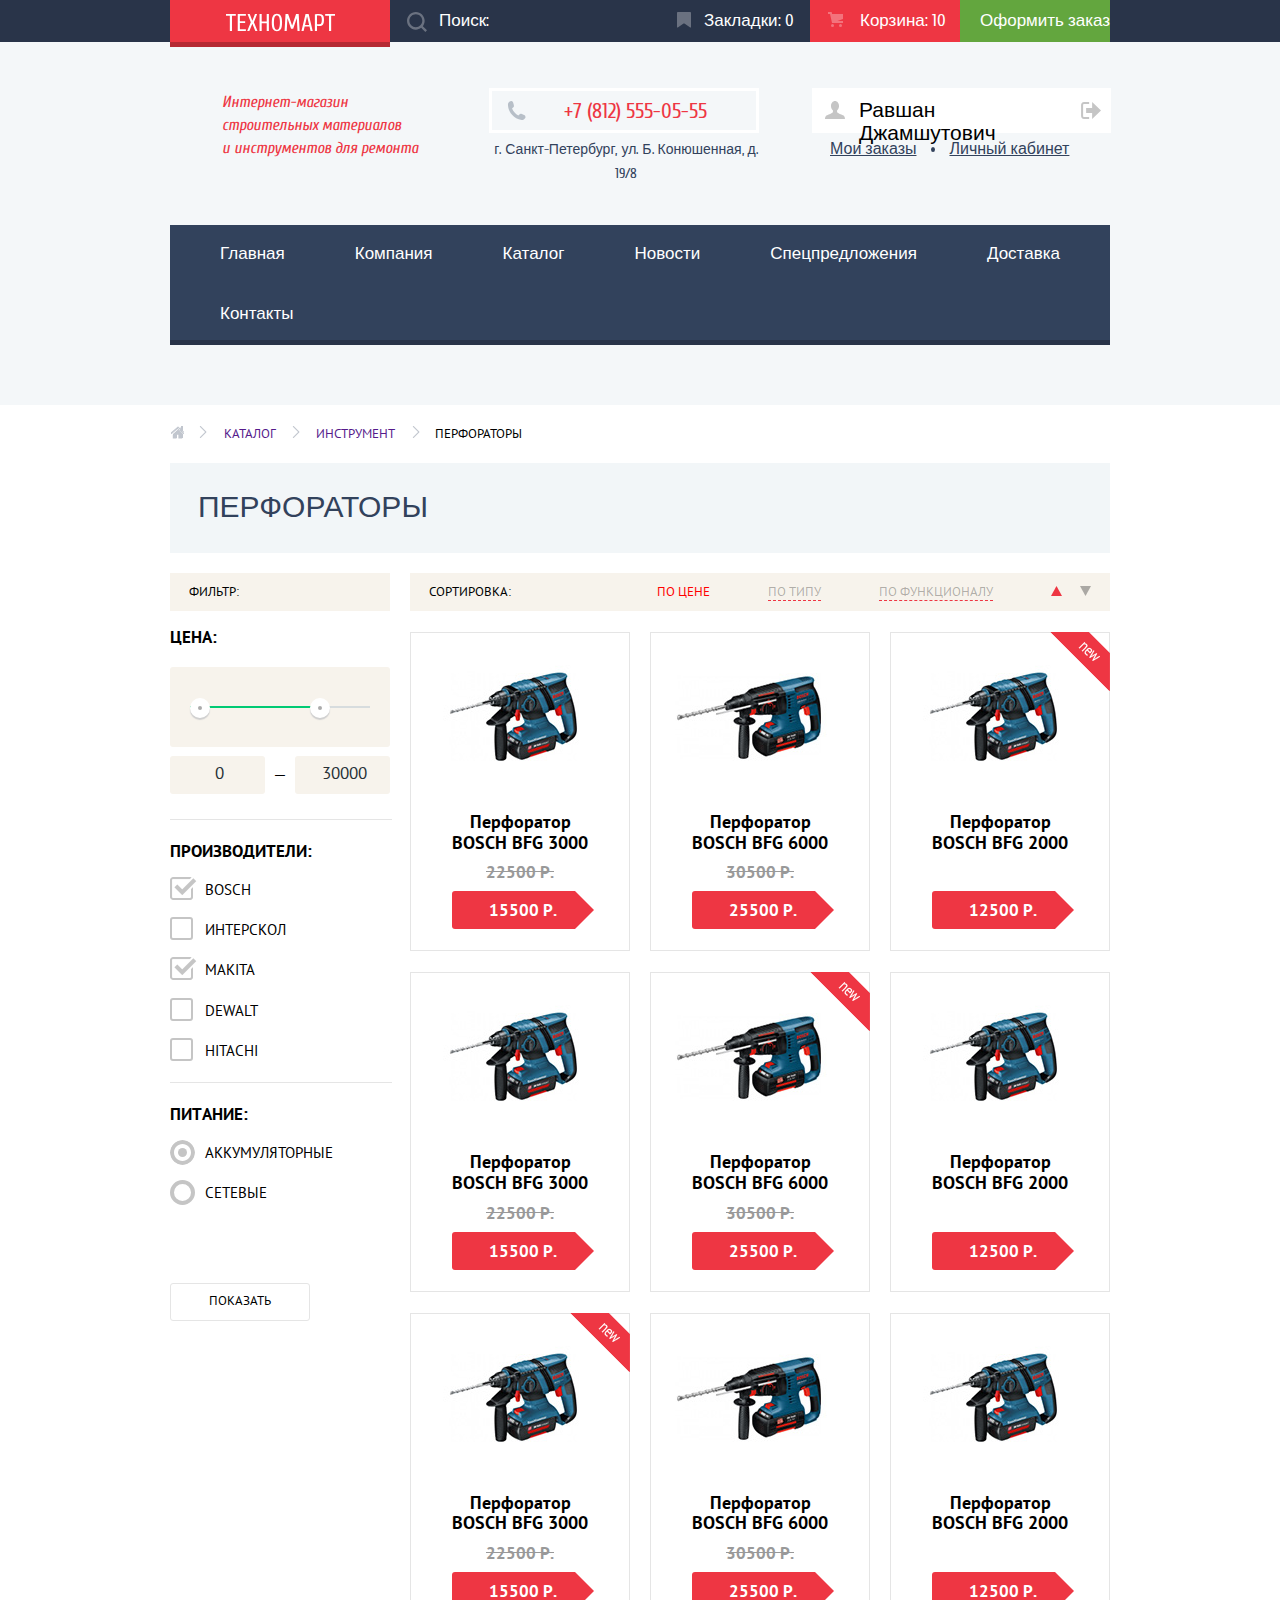
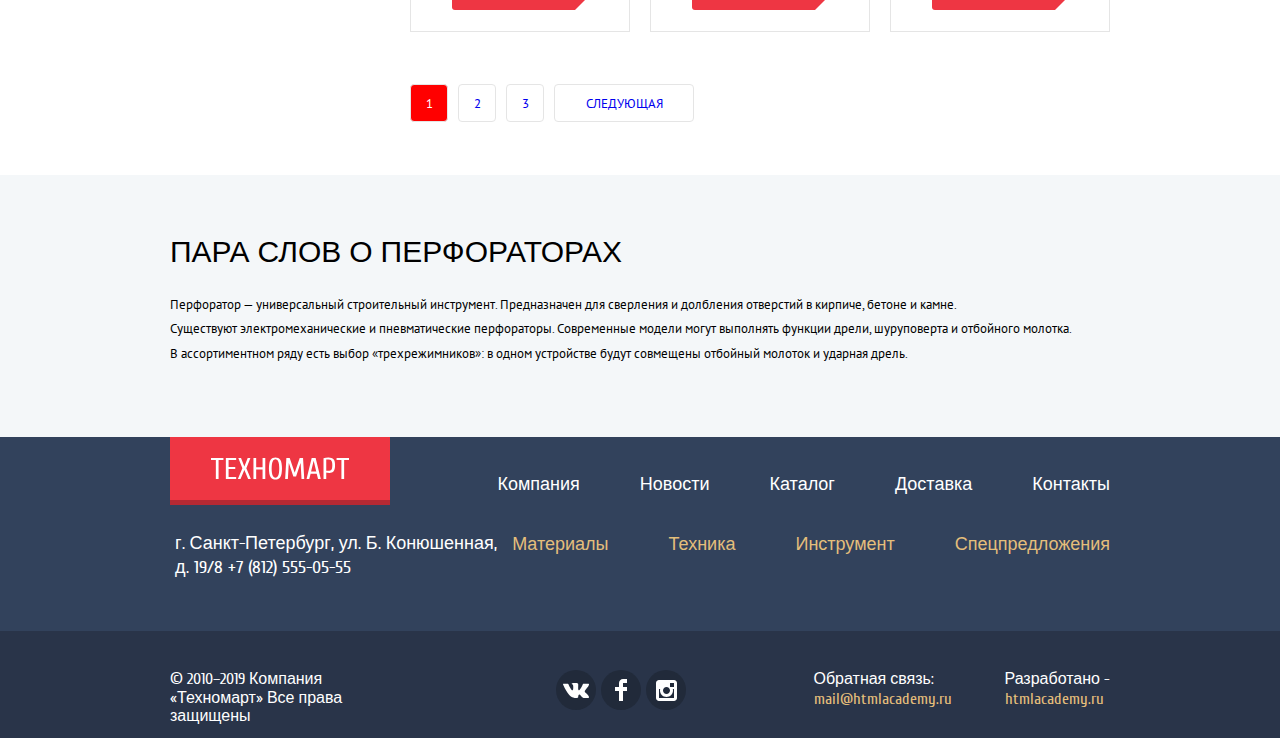
==== commit 29eac012: "исправил критерии Б11, Д8, Д11, Д25. Работаю над переполняемостью, критерий Д19" ====
--- a/catalog.html
+++ b/catalog.html
@@ -11,7 +11,7 @@
   <link href="https://fonts.googleapis.com/css?family=PT+Sans:400,700&amp;subset=latin,cyrillic" rel="stylesheet"
     type="text/css">
   <link rel="stylesheet" href="css/normalize.css">
-  <link rel="stylesheet" href="css/minimazedStyle.css">
+  <link rel="stylesheet" href="css/style.css">
 </head>
 
 <body>
@@ -158,7 +158,7 @@
 
               <div class="price-controls">
                 <label class="min-price"><input name="min-price" type="number" value="0" min="0" max="30000"></label>
-                <span>-</span>
+                <span>—</span>
                 <label class="max-price"><input name="max-price" type="number" value="30000" max="30000"></label>
               </div>
             </div>
@@ -196,7 +196,7 @@
                   <label for="acum">Аккумуляторные</label>
                 </li>
                 <li>
-                  <input type="radio" name="source" value="lan" id="lan">
+                  <input type="radio" name="source" value="lan" id="lan" >
                   <label for="lan">Сетевые</label>
                 </li>
               </ul>
--- a/css/style.css
+++ b/css/style.css
@@ -0,0 +1,2078 @@
+
+/* Шрифты */
+
+/* cuprum-regular - latin */
+@font-face {
+    font-family: 'Cuprum';
+    font-style: normal;
+    font-weight: 400;
+    src: url('../fonts/cuprum-v11-latin-regular.eot'); /* IE9 Compat Modes */
+    src: local('Cuprum Regular'), local('Cuprum-Regular'),
+         url('../fonts/cuprum-v11-latin-regular.eot?#iefix') format('embedded-opentype'), /* IE6-IE8 */
+         url('../fonts/cuprum-v11-latin-regular.woff2') format('woff2'), /* Super Modern Browsers */
+         url('../fonts/cuprum-v11-latin-regular.woff') format('woff'), /* Modern Browsers */
+         url('../fonts/cuprum-v11-latin-regular.ttf') format('truetype'), /* Safari, Android, iOS */
+         url('../fonts/cuprum-v11-latin-regular.svg#Cuprum') format('svg'); /* Legacy iOS */
+  }
+  /* cuprum-italic - latin */
+  @font-face {
+    font-family: 'Cuprum';
+    font-style: italic;
+    font-weight: 400;
+    src: url('../fonts/cuprum-v11-latin-italic.eot'); /* IE9 Compat Modes */
+    src: local('Cuprum Italic'), local('Cuprum-Italic'),
+         url('../fonts/cuprum-v11-latin-italic.eot?#iefix') format('embedded-opentype'), /* IE6-IE8 */
+         url('../fonts/cuprum-v11-latin-italic.woff2') format('woff2'), /* Super Modern Browsers */
+         url('../fonts/cuprum-v11-latin-italic.woff') format('woff'), /* Modern Browsers */
+         url('../fonts/cuprum-v11-latin-italic.ttf') format('truetype'), /* Safari, Android, iOS */
+         url('../fonts/cuprum-v11-latin-italic.svg#Cuprum') format('svg'); /* Legacy iOS */
+  }
+  /* cuprum-700 - latin */
+  @font-face {
+    font-family: 'Cuprum';
+    font-style: normal;
+    font-weight: 700;
+    src: url('../fonts/cuprum-v11-latin-700.eot'); /* IE9 Compat Modes */
+    src: local('Cuprum Bold'), local('Cuprum-Bold'),
+         url('../fonts/cuprum-v11-latin-700.eot?#iefix') format('embedded-opentype'), /* IE6-IE8 */
+         url('../fonts/cuprum-v11-latin-700.woff2') format('woff2'), /* Super Modern Browsers */
+         url('../fonts/cuprum-v11-latin-700.woff') format('woff'), /* Modern Browsers */
+         url('../fonts/cuprum-v11-latin-700.ttf') format('truetype'), /* Safari, Android, iOS */
+         url('../fonts/cuprum-v11-latin-700.svg#Cuprum') format('svg'); /* Legacy iOS */
+  }
+
+  /* pt-sans-regular - latin */
+@font-face {
+    font-family: 'PT Sans';
+    font-style: normal;
+    font-weight: 400;
+    src: url('../fonts/pt-sans-v11-latin-regular.eot'); /* IE9 Compat Modes */
+    src: local('PT Sans'), local('PTSans-Regular'),
+         url('../fonts/pt-sans-v11-latin-regular.eot?#iefix') format('embedded-opentype'), /* IE6-IE8 */
+         url('../fonts/pt-sans-v11-latin-regular.woff2') format('woff2'), /* Super Modern Browsers */
+         url('../fonts/pt-sans-v11-latin-regular.woff') format('woff'), /* Modern Browsers */
+         url('../fonts/pt-sans-v11-latin-regular.ttf') format('truetype'), /* Safari, Android, iOS */
+         url('../fonts/pt-sans-v11-latin-regular.svg#PTSans') format('svg'); /* Legacy iOS */
+  }
+  /* pt-sans-700 - latin */
+  @font-face {
+    font-family: 'PT Sans';
+    font-style: normal;
+    font-weight: 700;
+    src: url('../fonts/pt-sans-v11-latin-700.eot'); /* IE9 Compat Modes */
+    src: local('PT Sans Bold'), local('PTSans-Bold'),
+         url('../fonts/pt-sans-v11-latin-700.eot?#iefix') format('embedded-opentype'), /* IE6-IE8 */
+         url('../fonts/pt-sans-v11-latin-700.woff2') format('woff2'), /* Super Modern Browsers */
+         url('../fonts/pt-sans-v11-latin-700.woff') format('woff'), /* Modern Browsers */
+         url('../fonts/pt-sans-v11-latin-700.ttf') format('truetype'), /* Safari, Android, iOS */
+         url('../fonts/pt-sans-v11-latin-700.svg#PTSans') format('svg'); /* Legacy iOS */
+  }
+
+  /* Общие */
+
+ html {
+    box-sizing: border-box;   
+  }
+
+  *, *::before, *::after {
+      box-sizing: inherit;
+  }
+
+  img {
+    max-width: 100%;
+  }
+
+body {  
+    margin: 0;
+    padding: 0;
+    background-color: #fff;    
+    font-family: 'Cuprum', 'Tahoma', sans-serif;
+    font-weight: normal;
+    font-stretch: normal;   
+    letter-spacing: normal;  
+    text-align: left; 
+    font-size: 18px;
+}
+
+
+.visually-hidden {
+    position: absolute;
+    clip: rect(0 0 0 0);
+    width: 1px;
+    height: 1px;
+    margin: -1px;    
+    margin: -1px; 
+    font-size: 0;   
+  }
+  
+
+a {
+    text-decoration: none;    
+}
+
+.wrapper {
+    width: 940px;
+    margin: 0 auto;
+    }
+
+.site-navigation{ 
+    display: flex;
+    justify-content:  space-between;
+    align-items: center;
+    flex-wrap: wrap;
+    width: 940px;     
+    padding:0;
+    margin: 0;  
+    font-size: 0;    
+    line-height: 1px;    
+    background-color: #32425c; 
+    margin: 0; 
+    padding: 0 20px;
+    text-align: center;
+    box-shadow: inset 0px -5px 0 0 #293449;    
+    margin-bottom: 60px;
+}
+
+.site-navigation a{
+    font-size: 17px;
+    display: inline-block;
+    vertical-align: middle;
+    margin: 0;   
+    color: #ffffff;   
+    padding: 28px 30px 31px;   
+}
+
+.site-navigation a:hover{
+    background-color: #293449;
+}
+
+.site-navigation a:active{
+    background-color: #1d2739;
+    color: rgba(255, 255, 255, 0.5);
+}
+
+
+/* Header */
+
+.main-header {
+    background-color:#f4f7f9;  
+    overflow: hidden;   
+}
+
+.main-header__up {
+    background-color:#293449;    
+    height: 42px;
+    margin-bottom: 46px;
+}
+
+.main-header__up .container {
+    display: flex;
+    justify-content: space-between;
+    align-items: center;
+}
+
+.main-header__up a {
+    color: #ffffff;  
+    font-size: 17px;  
+    line-height: 1.06;    
+  }
+
+  .main-header__up-actions {
+    display: flex;
+  }
+
+.bookmarks,
+.basket,
+.order {   
+    position: relative;    
+    width: 150px;
+    height: 42px;
+    text-align: center;    
+    line-height: 1;
+    font-weight: 400;
+    font-style: normal;
+    text-align: left; 
+    white-space: nowrap;     
+}
+
+.bookmarks {
+    padding: 12px 27px 13px 44px ;       
+}
+
+.order {
+    background-color: #63a63e;  
+    padding: 12px 22px 12px 20px ;       
+}
+
+.basket {
+    padding: 12px 25px 13px 50px ; 
+}
+
+.basket-active {
+    background-color: #ee3643;   
+}
+
+
+.order:hover {
+    background-color: #5fbb2d;
+}
+
+.order:active {
+    background-color: #518534;
+}
+
+.icon {
+    position: absolute;    
+}
+
+.main-header__up  .icon {
+    fill: #ffffff;  
+    opacity: 0.3; 
+}
+
+.search input[type="text"]:focus + .icon {
+    fill: #ee3643;
+    opacity: 1; 
+}
+
+.bookmarks .icon {
+    top: 12px;
+    left: 17px;
+}
+
+.basket .icon {
+    top: 12px;
+    left: 18px;    
+}
+
+.search {
+    position: relative;
+    height: 42px;    
+    margin-right: auto;
+    flex-grow: 1;
+}
+
+.search-label svg{
+    position: absolute;
+    top: 12px;
+    left: 17px;
+    z-index: 20;
+    width: 20px;
+    height: 20px;        
+    cursor: pointer;
+}
+
+.search input[type="text"]{   
+    border: none;
+    background-color: #293449;
+    width: 100%;
+    padding: 11px 10px 10px 49px;
+    cursor: pointer;  
+    color: #ffffff;
+}
+
+.search input[type="text"]::placeholder{
+  color: #ffffff;
+  font-size: 17px;
+  line-height: 1.06;
+}
+
+.search:hover input[type="text"],
+.bookmarks:hover,
+.basket:hover {
+    background-color: #212a3a;
+}
+
+.search input[type="text"]:focus  {
+    background-color: #fff;  
+    color: #000;
+}
+
+.search input[type="text"]:focus::placeholder{    
+    color: #000;
+}
+
+
+.search:hover .icon,
+.bookmarks:hover .icon,
+.basket:hover .icon{
+     opacity: 1;
+ }
+
+
+.bookmarks:active .icon,
+.basket:active .icon{
+     opacity: 0.3;
+ }
+
+
+
+.bookmarks:active,
+.basket:active {
+    background-color: #161d29; 
+}
+
+
+.main-header__up-logo {
+    width: 220px;
+    height: 42px;
+    background-color: #ee3643;
+    box-shadow: 0 5px 0 0 #b52933;
+    display: inline-block;
+    vertical-align: middle;
+    padding: 13px 55px 15px 56px;
+}
+
+.main-header__up-logo:hover{
+    background-color: #ca2c37;
+}
+
+.main-header__up-logo:active{
+    background-color: #ba2732;
+}
+
+
+.main-header__down .container {
+    display: flex; 
+    margin-bottom: 39px;   
+  }
+
+.main-header__down {    
+    margin-bottom: 59px;
+   }
+  
+.main-header__down ul{
+    list-style: none;
+}
+
+.main-header__down-info {  
+    color: #ee3643;
+    font-size: 16px;
+    width: 196px;
+    min-height: 60px;
+    line-height: 23px;
+    font-style: italic; 
+    margin-top: 3px;
+    margin-left: 52px;
+    margin-right: 71px;
+
+}
+
+.nowrap {
+    white-space: nowrap;
+}
+
+.main-header__down-phone-number {
+  position: relative;
+  padding: 10px 46px 10px 72px;
+  border: 3px solid #ffffff;
+  width: 270px;
+  height: 45px;   
+  margin-bottom: 5px;
+}
+
+.main-header__down-phone-number  a {
+    color: #ee3643;
+    font-size: 21px;
+    line-height: 1; 
+}
+
+.main-header__down-phone-number::before {
+    content: "";
+    position: absolute;
+    top: 13x;
+    left: 15px;
+    width: 19px;
+    height: 19px;
+    background: url(../img/icon-phone.svg) no-repeat;  
+}
+
+.adress{      
+    display: inline-block; 
+    vertical-align: middle;
+    font-size: 14px;
+    line-height: 24px;
+    text-align: center;
+    color: #32425c;   
+    width: 270px;
+    margin-left: 2px;   
+}
+
+.main-header__down-user {  
+    display: flex;  
+}
+
+.login, .register {
+    position: relative;
+    background-color: #fff;
+    font-size: 21px;
+    line-height: 21px;
+    color:  #000000;
+    width: 121px;
+    height: 45px;    
+    position: relative;    
+}
+
+.login {
+    position: relative;
+    width: 121px;
+    height: 45px;
+    margin-left: 69px;
+    margin-right: 10px;
+    padding: 12px 27px 12px 48px ;
+}
+
+.register {    
+    width: 150px;
+    height: 45px;
+    padding: 12px 25px 12px 25px ;
+}
+
+.login .icon{    
+    left: 14px;
+    top: 14px;
+    width: 20px;
+    height: 17px;
+    fill: #c5c5c5;
+}
+
+.login:hover,
+.register:hover {
+    color: #ee3643;
+}
+
+.login:active,
+.register:active {
+    color:rgba(0, 0, 0, 0.3);
+} 
+
+.login:hover svg{
+    fill: #32425C;
+}
+
+.login:active svg{
+    fill: rgba(0, 0, 0, 0.3);
+    }
+
+
+/* Кнопки */
+
+
+.button {
+    display: inline-block;
+    vertical-align: middle;
+    text-transform: uppercase;
+    background-color: #ee3643;
+    border: none;
+    color: #ffffff;
+    text-align: center;
+    font-size: 14px;
+    line-height: 1;
+    padding: 13px;   
+    border-radius: 4px; 
+    min-height: 38px;
+}
+
+.button:hover {
+    background-color: #ca2c37;
+}
+
+.button:active {
+    background-color: #ba2732;
+}
+
+.button-show {
+    width: 140px;   
+    font-size: 13px;
+    text-transform: uppercase;
+    border: solid 1px #e5e5e5;
+    background-color: #ffffff;
+    margin-top: 58px;
+    border-radius: 3px;
+    cursor: pointer;
+    min-height: 38px;
+}
+
+.button-close {
+    position: absolute;
+    top: 9px;
+    right: 9px;
+    width: 21px;
+    height: 21px;
+    border: none;
+    background-color: transparent;
+    background-image: url(../img/form-close.png);
+    cursor: pointer;
+}
+
+
+.index-columns {
+    display: flex;
+    justify-content: space-between;
+    margin-bottom: 86px;
+}
+
+.index-columns h2 {
+    font-size: 30px;
+    line-height: 30px;
+    margin: 0;     
+    margin-bottom: 25px;
+    font-weight: normal;    
+    font-stretch: normal;
+    font-style: normal;   
+    letter-spacing: normal;
+    text-transform: uppercase;
+}
+
+.index-columns p {
+    font-family: 'PT Sans', 'Arial', sans-serif;
+    font-size: 13px;  
+    line-height: 1.85;  
+    margin:0;
+}
+
+.about  {   
+    width: 528px;
+    min-height: 362px;
+}
+
+.about>p:first-of-type{   
+    margin-bottom: 25px;
+}
+
+.about>p:nth-of-type(2){   
+    max-width: 386px;
+}
+
+.contacts {   
+  width: 300px;
+  min-height: 367px;
+  
+}
+
+.contacts>p:first-of-type{
+    margin-bottom: 30px;
+    max-width: 179px;
+}
+
+.map-back {
+    position: relative;
+    margin: 0;
+    padding: 0; 
+    margin-bottom: 40px;
+}
+
+.feedback-button {
+    margin-top: 33px;
+}
+
+.about ul {
+    list-style: none;
+    font-weight: bold;
+    font-size: 18px;
+}
+
+.about__list-info {
+    margin-bottom: 37px;
+    padding-left: 36px;
+}
+
+.about__list-info li {
+  position: relative;
+  font-weight: normal;
+  font-stretch: normal;
+  font-style: normal;
+  line-height: 1.11;
+  letter-spacing: normal;
+  text-align: left;
+  margin-bottom: 22px;
+}
+
+.about__list-info li::before {
+    content: '';
+    position: absolute;
+    left: -36px;
+    top: 8px;
+    display: block;
+    width: 25px;
+    height: 2px;
+    background-color: #ee3643;
+  }
+
+.popular-brands__list {
+margin-block-start: 0;
+margin-block-end: 0;
+list-style: none;
+display: flex;
+justify-content: space-between;
+flex-wrap: wrap;
+margin-bottom: 60px;
+
+}
+
+.popular-brands__list a {
+    width: 220px;
+    height: 145px;
+    border: solid 1px #eaeaea;
+    background-color: #ffffff;   
+    margin-bottom: 20px;
+    display: flex;  
+    justify-content: center;
+    align-items: center;
+    
+}
+
+.popular-brands__list a:hover {
+    box-shadow: 0px 10px 25px 0 rgba(41, 52, 73, 0.5);
+}
+
+.popular-brands__list a:active {  
+    opacity: 0.3;
+    box-shadow: 0px 4px 10px 0 rgba(41, 52, 73, 0.5);
+}
+
+
+.service {
+    background-color: #f4f7f9;
+    padding-top: 68px;
+    margin-bottom: 82px;    
+}
+
+.service .container {
+    display: flex;
+    justify-content: space-between;
+    align-items: flex-start;    
+}
+
+.service h3 {
+    font-size: 30px;
+    text-transform: uppercase;
+    line-height: 1;
+    letter-spacing: normal;
+    font-weight: normal;
+    margin: 0; 
+}
+
+
+.service p {
+    font-family: 'PT Sans', 'Arial', sans-serif;
+    font-size: 13px;
+    font-weight: normal;
+    line-height: 1.85;    
+}
+
+.service-description {  
+    font-family: 'PT Sans', 'Arial', sans-serif;
+    font-size: 13px;
+    font-weight: normal;
+    line-height: 24px;  
+    max-width: 398px;  
+    margin: 25px 0 68px; 
+} 
+
+.service-buttons {   
+    display: flex;
+    flex-direction: column; 
+    margin-right: 80px; 
+    position: relative;   
+}
+
+
+.service-buttons::after{
+    position: absolute;
+    content: "";
+    z-index: 70;
+    top: -45px;
+    left: 230px;
+    width: 15px;
+    height: 284px;
+    background-image: url(../img/shadow.png); 
+    background-repeat: no-repeat;    
+    background-position: 0 0;
+}
+
+.delivery {
+    display: block;
+    background-image: url("../img/delivery.png");
+    background-repeat: no-repeat;
+    background-position: 100% 25px;   
+    flex-grow: 1;    
+    min-height: 283px; 
+   
+}
+
+.service h4 {
+    font-size: 36px;
+    line-height: 1.43;
+    text-transform: uppercase;
+    color: #32425c;
+    font-weight: normal;
+    margin: 0;
+    margin-top: -8px;
+}
+
+.delivery p {
+    max-width: 275px;
+    margin-top: 16px;
+}
+
+.garanty {
+    display: none;
+    background-image: url("../img/guarantee.png");
+    background-repeat: no-repeat;  
+    background-position: 100% 25px;    
+    flex-grow: 1; 
+    min-height: 283px; 
+}   
+
+.garanty p {
+    max-width: 377px;
+    margin-top: 16px;
+}
+
+.credit {
+    display: none;
+    background-image: url("../img/credit.png");
+    background-repeat: no-repeat;   
+    background-position: 100% 25px;     
+    flex-grow: 1; 
+    min-height: 283px;  
+}
+
+.credit p {
+    max-width: 279px;
+    margin-top: 16px;
+}
+
+
+.credit .button {
+        width: 195px; 
+}
+
+.service__back {
+    width: 240px;
+    height: 61px;
+    background-color: #32425c;
+    color: #fff;    
+    border: none;
+    padding-left: 22px;
+    font-size: 21px;
+    font-weight: bold;
+    font-stretch: normal;
+    font-style: normal;
+    line-height: 1.43;
+    letter-spacing: normal;
+    text-align: left;
+    box-shadow: 0px 1px 0 0 #293449, inset 0px 1px 0 0 #405069;    
+    cursor: pointer; 
+    outline: none; 
+}
+
+.service__active {
+    background-color: #fff;
+    color: #32425c;
+    box-shadow: 0px 1px 0 0 #ffffff, inset 0px 1px 0 0 #ffffff;
+}
+
+.service__back:not(.service__active) {
+    border-top: 1px solid #405069;
+    border-bottom: 1px solid #293449;
+}
+
+.service__back:not(.service__active):hover {
+    background-color: #293449;
+}
+
+
+
+.offers {
+    display: flex;   
+    justify-content: space-between;   
+    font-size: 14px;     
+    margin-top: 59px;
+    margin-bottom: 33px; 
+    color: #ffffff; 
+}
+
+.offers__column {
+    display: flex;
+    flex-direction: column;
+    flex-wrap: wrap;    
+}
+
+.offers__column:first-of-type{
+    flex-direction: row;
+    flex-wrap: wrap;    
+   
+    width: 620px;
+    justify-content: space-between;
+}
+
+.offers__category {   
+    width: 300px;
+    height: 123px; 
+    margin-bottom: 20px;
+    padding: 21px 23px;   
+}
+
+.offers h2 {
+    font-size: 24px;
+    margin: 0;
+    margin-bottom: 15px;
+}
+
+.offers__category-button {
+    display: block;
+    width: 135px;        
+    background-color: rgba(0,0,0, 0.1);
+    text-transform: uppercase;
+    text-align: center;
+    padding: 12px 0 10px 5px;
+    color: #ffffff;
+    border-radius: 3px;
+}   
+
+.offers__category-button:hover {
+    background-color: rgba(0,0,0, 0.2);
+}
+
+.offers__category-button:active {
+    background-color: rgba(0,0,0, 0.3);
+}
+
+.offers__category-carousel {
+    position: relative;
+    background-color: #685c53;    
+    background-repeat: no-repeat;
+    width: 620px;
+    height: 266px;
+    margin-bottom: 20px;    
+    color: #ffffff;
+    font-size: 18px;
+    padding-left: 25px;  
+}
+
+.start {
+    background-image: url(../img/carousel-1.png);
+}
+
+.end {
+    background-image: url(../img/carousel-2.jpg);
+}
+
+.dot-1 {
+    position: absolute;
+    display: block; 
+    width: 8px;
+    height: 8px;
+    background-color: #fff;
+    border: 2px solid #fff; 
+    border-radius: 50%; 
+    bottom: 36px;
+    left: 295px; 
+    z-index: 20; 
+    cursor: pointer;
+}
+
+.dot-2{
+    position: absolute;
+    display: block; 
+    width: 8px;
+    height: 8px;
+    background-color: #fff;
+    border: 2px solid #fff; 
+    border-radius: 50%; 
+    bottom: 36px;
+    left: 317px;  
+    z-index: 20; 
+    cursor: pointer;    
+}
+
+.dot-active {
+    background-color: #ee3643;
+}
+
+.offers__category-carousel .arrowleft {
+    position: absolute;
+    display: block;  
+    background-image: url(../img/icon-left.png);
+    width: 22px;
+    height: 40px;
+    top: 114px;
+    left: 24px; 
+    z-index: 20;
+    cursor: pointer;
+}
+
+.offers__category-carousel .arrowright  {
+    position: absolute;
+    display: block; 
+    background-image: url(../img/icon-right.png);
+    width: 22px;
+    height: 40px;
+    top: 114px;
+    left: 577px;
+    z-index: 20;
+    cursor: pointer;
+}
+
+.offers__category-carousel h2 {
+    font-size: 36px;     
+    margin: 0;
+    margin-top: 20px; 
+    margin-bottom: 2px;
+    text-transform: uppercase;  
+}
+
+.offers__category-carousel-description {
+    margin: 0;
+    padding: 0;
+}
+
+.offers__category-carousel .button {   
+    width: 195px;  
+    margin-top: 122px;   
+}
+
+.offers .new::after {
+    position: absolute;
+    top: 0;
+    right: 0;    
+    width: 60px;
+    height: 59px;    
+    content: "";
+    z-index: 20;
+    background: url("../img/new-flag.png") no-repeat 0 0;
+  }  
+
+
+.offers__category:nth-of-type(1) {
+    position: relative;
+    background-color: #ffbf47;
+    background-image: url(../img/icon-1.svg);    
+    background-repeat: no-repeat;  
+    background-position: 213px 31px;    
+}
+
+
+.offers__category:nth-of-type(2) {
+    background-color: #3bbce3;
+    background-image: url(../img/icon-2.svg);    
+    background-repeat: no-repeat;  
+    background-position: 197px 33px;  
+}
+
+.offers__column:nth-of-type(2) .offers__category:nth-of-type(1) {
+    background-color: #dc91d8;
+    background-image: url(../img/icon-3.svg);    
+    background-repeat: no-repeat;  
+    background-position: 191px 31px;  
+}
+
+.offers__column:nth-of-type(2)  .offers__category:nth-of-type(2) {
+    background-color: #8ed78f;
+    width: 300px;
+    height: 123px;
+    margin-bottom: 20px;
+    padding: 21px 23px; 
+    background-image: url(../img/icon-4.svg);    
+    background-repeat: no-repeat;  
+    background-position: 196px 26px;    
+}
+
+.offers__column:nth-of-type(2) .offers__category:nth-of-type(3) {
+    background-color: #ffbf47;
+    width: 300px;
+    height: 123px;
+    margin-bottom: 20px;
+    padding: 21px 23px; 
+    background-image: url(../img/icon-5.svg);    
+    background-repeat: no-repeat;  
+    background-position: 191px 32px;    
+}
+
+
+.popular-goods, .popular-brands  {
+    display: flex;   
+    justify-content: space-between;
+    align-items: center;
+    background-color: #f9f5f0; 
+    min-height: 89px;
+    padding-left: 30px;
+    padding-right: 24px;
+    margin-bottom: 21px;
+    }
+
+.popular-goods h2, .popular-brands h2 {
+    font-size: 30px;   
+    text-transform: uppercase;
+    color: #32425c;
+    font-weight: normal;
+    font-stretch: normal;
+    font-style: normal;
+    line-height: 1;
+    letter-spacing: normal;
+    text-align: left;
+}
+
+.popular-goods .button, .popular-brands .button{
+    width: 253px;  
+}
+
+
+
+.items {
+    font-family: 'PT Sans', 'Arial', sans-serif;
+    font-size: 17px;
+    font-weight: bold;  
+}
+
+.items__list {
+    list-style: none;
+    display: flex;
+    flex-wrap: wrap;
+    justify-content: space-between;
+    margin: 0;   
+    padding: 0;    
+}
+
+.items__list-item {
+    position: relative;
+    display: flex;
+    flex-direction: column;    
+    align-items: center;      
+    border: 1px solid #e5e5e5;
+    width: 220px;
+    min-height: 318px;     
+    margin-bottom: 21px;    
+      
+}
+
+.items__list-item img {  
+    order: -1;
+    margin-bottom: 9px;
+}
+
+.items h3{  
+    font-size: 18px;  
+    max-width: 157px;     
+    margin: 0px;
+    margin-bottom: 10px;
+    text-align: center;    
+}
+
+.hidden {
+    min-height: 20px;   
+}
+
+ .new-item::after {
+    position: absolute;
+    top: -1px;
+    right: -1px;    
+    width: 60px;
+    height: 60px;    
+    content: "";
+
+    z-index: 20;
+    background: url("../img/new-flag.png") no-repeat 0 0;
+  }  
+
+.items__list-item-actions {   
+  display: none; 
+  position: absolute;
+  top: 0;
+  left: 0;
+  text-align: center;
+  width: 218px;
+  height: 164px;
+  padding: 40px 0;
+  
+  background-color: rgba(255,255,255, 1);
+  z-index: 10;  
+}
+
+.items__list-item:hover {
+    box-shadow: 0px 10px 25px 0 rgba(41, 52, 73, 0.5);
+}
+
+.items__list-item:hover .items__list-item-actions{
+    display: block;
+}
+
+.items__list-item-actions .buy,
+.items__list-item-actions .bookmark {
+  position: relative;
+  display: block;
+  width: 135px;
+  height: 38px;
+  margin: 0 auto;
+  margin-bottom: 7px;  
+  background-color: #63a63e;
+  box-shadow: inset 0px -3px 0 0 #367315; 
+  border-bottom-color: #367315;
+  border-radius:3px;  
+  color: white;
+  font-size: 14px;
+  font-weight: normal;
+  font-family: 'Cuprum', 'Tahoma', sans-serif;  
+  line-height: 1.29;
+  text-decoration: none;
+  text-transform: uppercase;
+}
+
+.items__list-item-actions .buy {
+    padding: 11px 45px 14px 49px;
+}
+
+.items__list-item-actions .bookmark {
+    padding: 7px 0;
+}
+
+.items__list-item-actions .buy svg {
+    fill: #ffffff; 
+    opacity: 0.3; 
+    position: absolute; 
+    top: 11px;
+    left: 12px;
+    width: 15px;
+    height: 15px;       
+}
+
+
+.items__list-item-actions .buy:hover
+ {
+    background-color: #5fbb2d;    
+}
+
+.items__list-item-actions .buy:hover svg {
+    opacity: 1;
+}
+
+
+.items__list-item-actions .buy:active {
+    background-color: #518534;
+    box-shadow: none;
+}
+
+.items__list-item-actions .bookmark:hover {
+       border: solid 3px #32425c;
+}
+
+.items__list-item-actions .bookmark:active {
+    opacity: 0.3;
+    border: solid 3px #32425c;
+}
+
+
+.items__list-item-actions .bookmark {
+    color: #32425c;
+    background: white;
+    border: 3px solid #63a63e;
+    border-bottom-color: #63a63e;
+    box-shadow: none;
+}
+
+
+.linethrough {
+    text-decoration: line-through;
+    color: #999999;
+    min-height: 20px;   
+}
+
+.item-button {
+  position: relative;
+  width: 141px;
+  height: 38px;
+  margin: 8px 36px 21px 41px;
+  margin-bottom: 21px;
+  padding: 10px 30px;  
+  color: white;
+  background: #ee3643;
+  border-radius: 3px;
+  text-align: center;
+ }
+
+.item-button:after {
+    content: "";
+    
+    position: absolute;
+    top: 0;
+    right: -20px;
+    
+    width: 0;
+    height: 0;
+    
+    border: 19px solid white;
+    border-left-color: #ee3643;
+  }
+
+
+.contacts .button {  
+    width: 300px;
+    min-height: 38px;   
+}
+
+.about .button {   
+    width: 220px;
+    min-height: 38px;
+    border-radius: 4px; 
+}
+
+
+.footer-up{
+    background-color:#32425c;
+    color: #ffffff;
+    font-size: 18px;
+    line-height: 1.33; 
+    font-weight: 400;
+    font-style: normal;
+    padding-bottom: 34px;
+}
+
+.footer-up .container-top {
+    display: flex;
+    flex-wrap: wrap;
+    align-items: flex-end;    
+}
+
+.footer-up .container-bottom {
+    display: flex;
+    justify-content: space-between;   
+}
+
+.footer-up__logo {
+    width: 220px;
+    height: 68px;
+    background-color: #ee3643;
+    box-shadow: inset 0px -5px 0 0 rgba(0, 0, 0, 0.24);
+    display: inline-block;
+    vertical-align: middle;
+    padding: 20px 41px 25px;
+}
+
+.footer-up__logo:hover{
+    background-color: #ca2c37;
+}
+
+.footer-up__logo:active{
+    background-color: #ba2732;
+}
+
+.footer-down {  
+    color: #ffffff;
+    font-size: 16px;
+    background-color:#293449;  
+    min-height: 107px;
+    padding-top: 39px;       
+}
+
+.footer-nav {   
+    list-style: none;
+    padding: 8px 0;   
+    margin: 0;
+    margin-left: auto;  
+    display: flex;
+    flex-wrap: wrap;
+    justify-content: space-around;    
+}
+
+.footer-nav a {
+    color: #ffffff; 
+}
+
+.footer-nav .wheat {  
+    color: #e4be7b;
+}
+
+.footer-nav a:hover {
+    text-decoration: underline;
+}
+
+.footer-nav a:active {
+    text-decoration: none;
+    opacity: 0.5;
+}
+
+.container-bottom > p {
+    margin: 27px 0 18px 5px ;
+    max-width: 325px;
+}
+
+.container-bottom .footer-nav{
+    margin: 20px 0 0;
+}
+
+.footer-nav li:not(:first-child){
+    margin-left: 60px;
+}
+
+
+.footer-down .container {
+    display: flex;
+    justify-content: space-between; 
+    flex-wrap: wrap;  
+}
+
+.copyright {
+    max-width: 228px;
+}
+
+.social {
+    margin-left: 36px;
+}
+
+.social__list {
+    display: flex;
+    justify-content: space-around;  
+    list-style: none;
+    margin: 0;     
+    padding-left: 0px;
+}
+
+.social__list a {
+    display: flex;
+    justify-content: center;
+    align-items: center;
+    width: 40px;
+    height: 40px;
+    background-color: #212a3a;
+    border-radius: 40px;
+    margin-right: 5px;
+}
+
+.social__list a:hover,
+.social__list a:active {
+    background-color: #ee3643;
+}
+
+.developed {
+    display: flex;
+    justify-content: space-between;  
+}
+
+.developed div:not(:last-child) {
+        margin-right: 53px;
+}
+
+.developed p {
+    margin: 0;
+}
+
+
+.wheat {     
+    line-height: 1.333;
+    color: #e4be7b;
+}
+
+.developed .wheat:hover {
+    text-decoration: underline;
+} 
+
+.developed .wheat:active {
+    text-decoration: none;
+    color: #ee3643;
+}
+
+@keyframes bounce {
+    0% {
+      transform: translateY(-2000px);
+    }
+  
+    70% {
+      transform: translateY(30px);
+    }
+  
+    90% {
+      transform: translateY(-10px);
+    }
+  
+    100% {
+      transform: translateY(0);
+    }
+  }
+
+  @keyframes shake {
+    0%,
+    100% {
+      transform: translateX(0);
+    }
+  
+    10%,
+    30%,
+    50%,
+    70%,
+    90% {
+      transform: translateX(-10px);
+    }
+  
+    20%,
+    40%,
+    60%,
+    80% {
+      transform: translateX(10px);
+    }
+  }
+  
+  
+.modal {
+    position: fixed;
+    background-color: #fff;
+    box-shadow: 0 30px 50px rgba(0, 0, 0, 0.7);
+}
+
+
+.modal-feedback {      
+    top: 10vh;
+    left: 50vw;    
+    margin-left: -310px;
+    font-weight: bold;    
+    display: none;
+    width: 620px;
+    min-height: 430px;       
+    border-top: 7px solid #ee3643;
+    z-index: 1000;
+}
+
+.modal-map {
+    top: 10vh;
+    left: 50vw;
+    margin-left: -470px;     
+    display: none;   
+    width: 940px;
+    height: 446.2px;
+    z-index: 1000;    
+}
+
+.contacts iframe {
+    position: relative;
+    z-index: 2;  
+    border: none;
+  }
+
+ .map-link {
+    position: absolute;
+    top: 0;
+    left: 0;
+    z-index: 1;  
+    margin: 0;
+  }
+
+.modal-feedback-form { 
+    position: relative;      
+ }
+
+ .modal-body {
+    display: flex;
+    flex-wrap: wrap;
+    justify-content: space-between;
+    padding: 74px 80px 37px;     
+ }
+
+ .modal-feedback label { 
+     display: block; 
+     cursor: pointer;
+     margin: 0 0 15px;
+ }
+
+.modal-feedback input {  
+    outline: none; 
+    width: 220px;   
+    font-size: 13px;
+    line-height: 1;
+    margin-bottom: 22px;
+    padding: 9px 15px 8px 15px;
+    border: solid 2px #dee3e4;
+    border-radius: 3px;
+    background-color: #ffffff;
+    font-family: 'PT Sans', 'Arial', sans-serif;
+}
+
+.modal-feedback textarea { 
+    outline: none;  
+    padding: 13px 16px;    
+    width: 460px;
+    height: 114px ;
+    border: solid 2px #dee3e4;
+    border-radius: 3px;
+    background-color: #ffffff;
+    font-family: 'PT Sans', 'Arial', sans-serif;
+    resize: vertical;
+}
+
+
+.modal-feedback input:hover, .modal-feedback textarea:hover {
+    border: solid 2px #b5b5b5;
+}
+
+.modal-feedback input:focus, .modal-feedback textarea:focus {
+    border: solid 2px #ee3643;
+}
+
+.modal-feedback-form span {
+    display: inline-block;
+    vertical-align: middle;
+    margin-bottom: 13px;
+}
+
+.modal-feedback input::placeholder , .modal-feedback textarea::placeholder{
+    font-size: 13px;
+    font-family: 'PT Sans', 'Arial', sans-serif;
+}
+
+.modal-feedback .button {
+    width: 460px;
+    min-height: 38px;
+}
+
+.modal-basket {
+    display: none;
+    top: 10vh;
+    left: 50vw;    
+    margin-left: -310px;
+    width: 620px;
+    height: 282px;
+    background-color: #fff;
+    background-image: url(../img/modal-check.svg);
+    background-repeat: no-repeat;
+    background-position: 87px 81px;
+    border-top: 7px solid #ee3643;
+    z-index: 1000;
+}
+
+.modal-basket div:first-of-type{
+    padding: 68px 125px 68px 179px;  
+}
+
+.modal-basket h3 {
+    font-size: 27px;
+    text-align: center;   
+}
+
+.modal-basket .button { 
+    width: 200px;
+    min-height: 38px;
+}
+
+.modal-basket .button:nth-child(2) {
+    background-color: #fff;
+    color: #000;
+    margin-left: 20px;
+}
+
+.modal-show {
+    display: block;
+    animation: bounce 0.6s;
+}
+
+.modal-error {
+    animation: shake 0.6s;
+  }
+  
+.buttonback {
+    background-color: #f4f4f4;
+    width: 100%;
+    padding: 37px 80px;
+    text-align: center;   
+}
+
+
+/* Каталог */
+
+.user-menu a {
+    text-decoration: underline;
+    font-size: 16px;
+    line-height: 1.13;
+    color: #32425c;
+}
+
+.loged {
+    position: relative;  
+    background-color: #fff;    
+    width: 299px;
+    height: 45px;       
+    display: inline-block;
+    vertical-align: middle;   
+   
+    margin-left: 51px;   
+    padding: 12px 65px 12px 47px;   
+}
+
+.loged a {
+    font-size: 21px;
+    line-height: 1;
+    color:  #000000; 
+    text-decoration: none;
+}
+
+.loged .icon {
+    fill: #c5c5c5;  
+}
+
+.profile .icon{
+    top: 13px;
+    left: 13px;
+}
+
+.logout .icon {
+    top: 14px;
+    right: 10px;
+}
+
+.profile:hover .icon, .logout:hover .icon {
+    fill: #32425C;
+}
+
+.profile:active .icon, .logout:active .icon {
+    fill: rgba(0, 0, 0, 0.3)
+}
+
+.profile:active span{
+    color: rgba(0, 0, 0, 0.3);
+}
+
+.information {   
+    margin-top: 6px;  
+    padding-left: 69px; 
+}
+
+.myorders:hover, .cabinet:hover {
+    color: #ee3643;
+}
+
+.myorders:active, .cabinet:active {
+    color: rgba(50, 66, 92, 0.3);
+}
+
+
+.point {
+    display: inline-block;
+    vertical-align: middle;
+    border-radius: 50%;  
+    margin-left: 10px;   
+    width: 4px;
+    height: 5px;
+    background-color: #32425c;
+}
+
+.cabinet {
+    padding-left: 9px;
+}
+
+.breadcrumbles {
+    list-style: none;
+    font-family: 'PT Sans', 'Arial', sans-serif;
+    font-size: 13px;  
+    text-transform: uppercase;  
+    margin: 0;
+    padding: 0;
+    margin: 22px 0 20px;
+    display: flex;  
+}
+
+.breadcrumbles-home {
+    width: 14px; 
+    height: 12px;
+    background-image: url(../img/icon-home.svg);  
+    background-repeat: no-repeat;  
+}
+
+.breadcrumbles li {
+    position: relative;
+    margin-right: 40px;
+}
+
+.breadcrumbles li:not(:last-of-type)::after {
+    position: absolute;
+    content: "";
+    width: 8px;
+    height: 12px;   
+    top: -1px;
+    background-image: url(../img/icon-right-small.png);
+}
+
+.breadcrumbles li:first-child::after {  
+    left: 29px;
+}
+
+.breadcrumbles li:nth-child(2)::after {
+    left: 68px;
+}
+
+.breadcrumbles li:nth-child(3)::after {
+left: 96px;
+}
+
+.page-title {
+  font-size: 30px;
+  line-height: 1;
+  margin: 0;
+  letter-spacing: normal;
+  text-align: left;
+  color: #32425c;
+  text-transform: uppercase;
+  font-weight: normal;
+   }
+
+.filters {
+    font-family: 'PT Sans', 'Arial', sans-serif; 
+    font-size: 17px; 
+    text-transform: uppercase;  
+    width: 220px;   
+    display: flex;
+    flex-direction: column;
+}
+
+.filters__range {
+    margin-bottom: 25px;
+}
+
+.range-controls {
+    position: relative;
+    width: 220px;
+    height: 80px;
+    margin-bottom: 9px;  
+    padding-top: 39px; 
+    padding-right: 20px;
+    padding-left: 20px;
+    background-color: #f7f3ec;    
+    border-radius: 3px;    
+  }
+
+.range-controls .scale {
+    height: 2px;
+    background: #d7dcde;
+  }
+  
+  .range-controls .bar {
+    width: 70%;
+    height: 2px;  
+    background: #00ca74;
+  }
+
+  .range-controls .toggle {
+    width: 20px;
+    height: 20px;
+    padding: 0;
+  
+    border: 8px solid #ffffff;
+    background-color: #ababab;
+    border-radius: 50%;
+    box-shadow: 0 2px 1px 0 #cfcfcf;
+
+    position: absolute;
+    top: 31px;
+    left: 0;
+    cursor: pointer;
+  }
+  
+  .range-controls .toggle-min {
+    left: 20px;
+  }
+  
+  .range-controls .toggle-max {
+    left: 140px;
+  }
+
+  .price-controls {
+    display: flex;
+    justify-content: space-between;
+    align-items: center;
+  }
+  
+  .price-controls input {   
+    font-size: 17px;
+    text-align: center;
+    color: #283136;
+    width: 95px;
+    height: 38px;
+    padding: 6px 2px 10px 6px;
+    background-color: #f7f3ec;
+    border: none;
+    border-radius: 3px;    
+  } 
+
+.price-controls  input[type=number]::-webkit-inner-spin-button, 
+.price-controls  input[type=number]::-webkit-outer-spin-button { 
+  -webkit-appearance: none; 
+   margin: 0; 
+}
+  
+.price-controls input[type='number'] {
+    -moz-appearance: textfield;
+}
+  
+.container-right{
+    width: 700px;
+    min-height: 1202px;
+}
+
+.filters__filter {
+    height: 38px;  
+    background-color: #f7f3ec;
+    font-size: 13px; 
+    line-height: 1;
+    text-transform: uppercase;
+    padding: 12px 19px; 
+    margin-bottom: 18px;
+}
+
+.filters h2, .filters h3, .filters p {
+    margin: 0;
+}
+
+.filters h3 {
+    display: block;
+    font-size: 17px;
+    text-transform: uppercase;
+    font-weight: bold;
+    line-height: 1;
+    margin-bottom: 21px;
+}
+
+.filters .line {
+   width: 100%;
+   border: 1px solid #e5e5e5;
+   border-bottom: 0;
+   margin: 0;
+   margin-bottom: 23px;
+}
+
+
+
+.filters__brand, .filters__supply {
+    font-size: 15px; 
+   
+}
+
+.filters__brand ul, .filters__supply ul {
+    margin: 0;
+    padding: 0;
+    list-style: none;
+}
+
+.filters__brand li, .filters__supply li {
+    position: relative;  
+    margin-bottom: 23px;
+    padding-left: 35px; 
+}
+
+.filters__brand label, .filters__supply label {
+    cursor: pointer;
+}
+
+
+.filters__supply h3 {
+    letter-spacing: 0.17px;
+}
+
+
+.filters__brand input[type="checkbox"] { 
+    position: absolute;
+    clip: rect(0 0 0 0);
+    width: 1px;
+    height: 1px;
+    margin: -1px;    
+    margin: -1px; 
+    font-size: 0;   
+}
+
+.filters__brand input[type="checkbox"] ~ label::before { 
+    content: "";
+    position: absolute;      
+    left: 0;  
+    top: -4px;     
+    width: 23px;
+    height: 23px;
+    border: 2px solid #c5c5c5;
+    border-radius: 3px;    
+    cursor: pointer;
+}
+
+.filters__brand input[type="checkbox"]:checked ~ label::before {
+    content: "";       
+    border: none;
+    width: 27px;
+    height: 23px;
+    background: url(../img/checkbox-on.png) left center no-repeat;     
+} 
+
+.filters__brand input[type="checkbox"] ~ label:hover::before, .filters__supply input[type="radio"] ~ label:hover::before  {
+    border-color: #b5b5b5;
+}
+
+.filters__brand input[type="checkbox"]:disabled ~ label::before, .filters__supply input[type="radio"]:disabled ~ label::before  {
+    opacity: 0.3;
+}
+
+.filters__brand input[type="checkbox"]:checked  ~ label:hover::before, .filters__supply input[type="radio"]:checked ~ label:hover::before  {
+    border-color: #b5b5b5;
+}
+
+.filters__brand input[type="checkbox"]:checked:disabled ~ label::before, .filters__supply input[type="radio"]:checked:disabled ~ label::before  {
+    opacity: 0.3;
+}
+
+.filters__supply input[type="radio"] {
+    position: absolute;
+    clip: rect(0 0 0 0);
+    width: 1px;
+    height: 1px;
+    margin: -1px;    
+    margin: -1px; 
+    font-size: 0;     
+}
+
+.filters__supply input[type="radio"] ~ label::before {  
+    content: "";   
+    position: absolute;  
+    top: -4px;     
+    left: 0;        
+    border: none;
+    width: 25px;
+    height: 25px;
+    border: 4px solid #c5c5c5;    
+    border-radius: 50%;
+    cursor: pointer;
+}
+
+.filters__supply input[type="radio"]:checked ~ label::before {   
+    content: "";
+    border: none;
+    width: 25px;
+    height: 25px;  
+    background: url(../img/radio-on.svg) left center no-repeat;
+}
+
+.sorting {
+    font-family: 'PT Sans', 'Arial', sans-serif; 
+    height: 38px;    
+    font-size: 13px; 
+    text-transform: uppercase;
+    background-color: #f7f3ec;
+    display: flex;    
+   
+    justify-content: space-between;
+    padding: 10px 19px; 
+    margin-bottom: 21px;
+    line-height: 1.38;
+   
+}
+.sorting__list {   
+    margin: 0;
+    padding: 0;
+    list-style: none;
+    display: flex;    
+    justify-content: space-between;   
+    flex-wrap: wrap;
+    width: 434px;    
+}
+
+.sort-list:not(.sort-list-active) {
+    opacity: 0.3;
+}
+.sort-list:hover{
+    opacity: 1;
+}
+
+.sort-list:first-of-type {
+    margin-right: 15px;
+} 
+
+.sort-list-active {
+    fill: #ee3643;
+}
+
+.by-list:not(.by-list-active) {
+    border-bottom: 1px dashed #ee3643;
+    color: rgba(0, 0, 0, 0.3);
+}
+
+.by-list-active{
+    color: red;
+}
+
+.by-list:hover {
+    color: #000000;
+    border-bottom: 1px solid #ee3643;
+}
+
+
+.drill-header {     
+    background-color: #f2f6f8;
+    padding-left: 28px;
+    padding-top: 30px;
+    padding-bottom:30px;
+    margin-bottom: 20px;
+    font-weight: 400;
+    font-style: normal;
+}
+
+
+
+.pagination {
+    font-family: 'PT Sans', 'Arial', sans-serif;
+    font-size: 13px;
+    text-transform: uppercase;
+    list-style: none;
+    display: flex;  
+    margin: 0; 
+    margin-top: 31px; 
+    padding: 0;     
+}
+
+.pagination a {   
+    display: inline-block;  
+    vertical-align: middle;
+    width: 38px;
+    height: 38px; 
+    border-radius: 4px;
+    margin-right: 10px;
+    padding: 12px 14px 15px 15px;
+    border: solid 1px #e5e5e5;
+    background-color: #ffffff;
+}
+
+.pagination a:hover {
+    border: solid 1px #bdc6ca;
+}
+
+.pagination a:active {
+    border: solid 1px #ee3643;
+}
+
+.pagination a.following {
+    width: 140px; 
+    text-align: center;   
+}
+
+.pagination .active-page{
+    background-color: red;
+    color: #fff;    
+}
+
+.catalog-columns {
+    display: flex;
+    justify-content: space-between;
+}
+
+
+.catalog-about {
+    font-family: 'PT Sans', 'Arial', sans-serif;
+    font-size: 13px;
+    line-height: 1.85;
+    background-color: #f4f7f9;
+    padding: 50px 0 58px;   
+}
+
+.catalog-about h2 {
+    font-size: 30px;
+    margin: 0;    
+    padding: 0;
+    font-family: 'Cuprum', 'Tahoma', sans-serif;
+    font-weight: normal;
+    text-transform: uppercase;
+}
+
+.catalog-about p {
+    max-width: 911px;
+}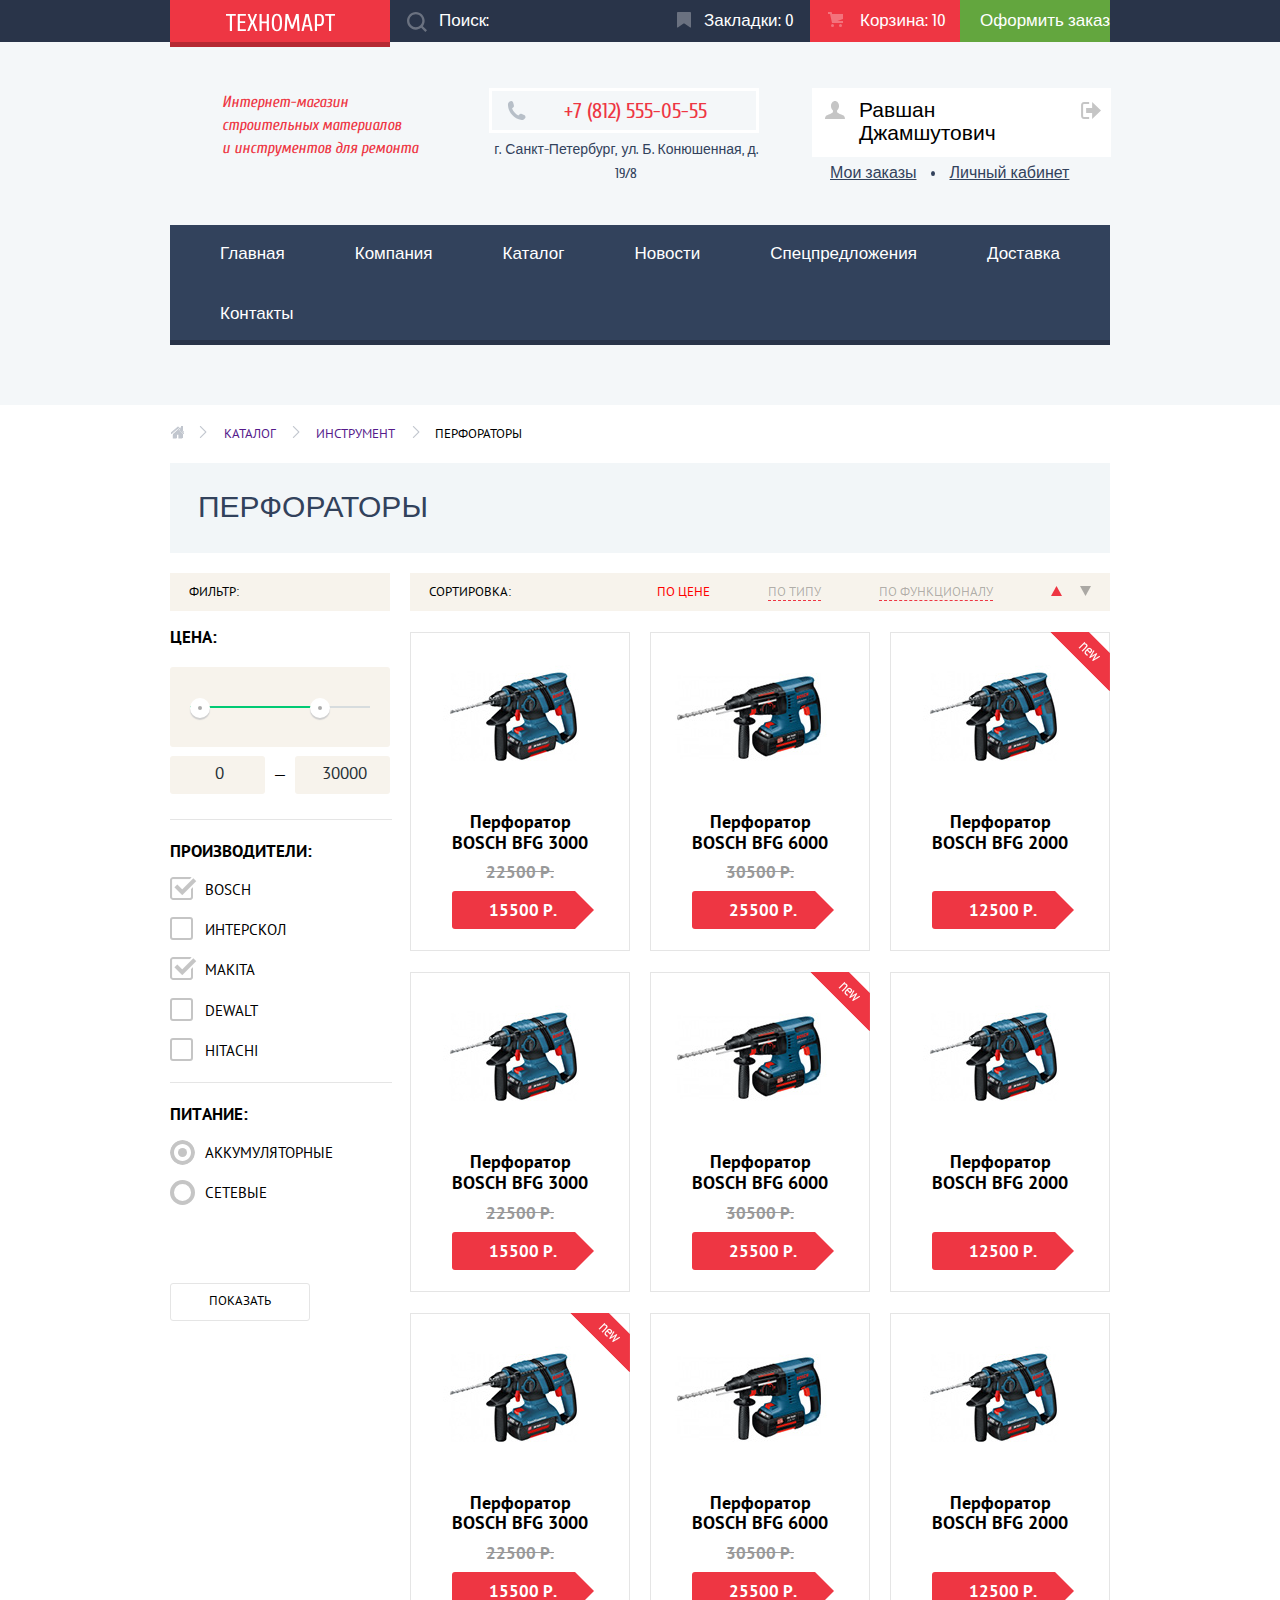
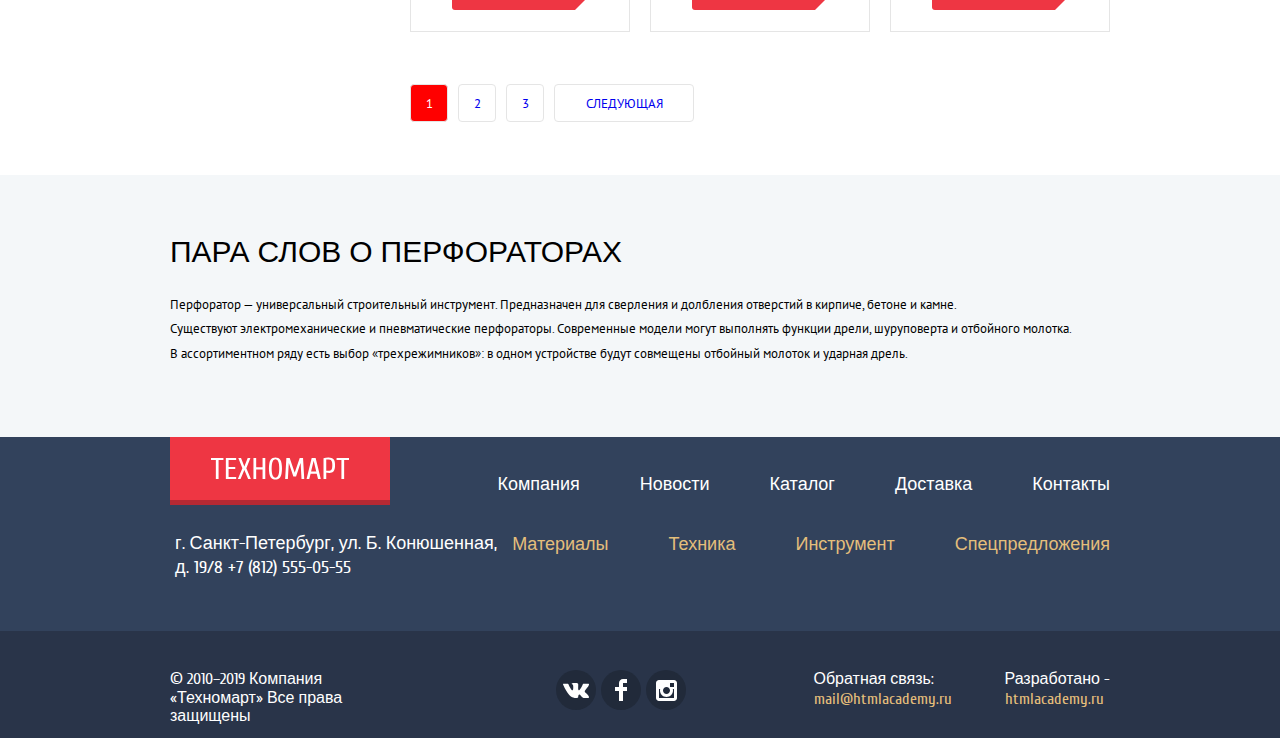
==== commit ff984335: "исправил критерий Б15 - исправил форматирование в CSS и JS. Работаю над переполняемостью Д19." ====
--- a/catalog.html
+++ b/catalog.html
@@ -71,7 +71,8 @@
     <section class="main-header__down">
       <h2 class="visually-hidden">Техномарт, интернет-магазин инструментов и техники. Контакты и навигация по сайту</h2>
       <div class="wrapper container">
-        <div class="main-header__down-info">Интернет-магазин строительных материалов и&nbsp;инструментов&nbsp;для&nbsp;ремонта
+        <div class="main-header__down-info">Интернет-магазин строительных материалов
+          и&nbsp;инструментов&nbsp;для&nbsp;ремонта
         </div>
         <div>
           <div class="main-header__down-phone-number">
@@ -196,7 +197,7 @@
                   <label for="acum">Аккумуляторные</label>
                 </li>
                 <li>
-                  <input type="radio" name="source" value="lan" id="lan" >
+                  <input type="radio" name="source" value="lan" id="lan">
                   <label for="lan">Сетевые</label>
                 </li>
               </ul>
@@ -405,8 +406,8 @@
       <h2 class="visually-hidden">Техномарт, интернет-магазин инструментов и техники. Навигация по сайту</h2>
       <div class="wrapper">
         <div class="container-top">
-          <div><a href="index.html" class="footer-up__logo"><img src="img/technomart.svg" alt="надпись ТЕХНОМАРТ" width="138"
-                height="23"></a></div>
+          <div><a href="index.html" class="footer-up__logo"><img src="img/technomart.svg" alt="надпись ТЕХНОМАРТ"
+                width="138" height="23"></a></div>
           <ul class="footer-nav">
             <li><a href="#">Компания</a></li>
             <li><a href="#">Новости</a></li>
@@ -447,11 +448,11 @@
         <div class="developed">
           <div>
             <p>Обратная связь:</p>
-            <p><a href="" class="wheat">mail@htmlacademy.ru</a></p>           
+            <p><a href="" class="wheat">mail@htmlacademy.ru</a></p>
           </div>
           <div>
             <p>Разработано -</p>
-            <p><a href="https://htmlacademy.ru/intensive/htmlcss" class="wheat">htmlacademy.ru</a></p>            
+            <p><a href="https://htmlacademy.ru/intensive/htmlcss" class="wheat">htmlacademy.ru</a></p>
           </div>
         </div>
       </div>
--- a/css/style.css
+++ b/css/style.css
@@ -1,4 +1,3 @@
-
 /* Шрифты */
 
 /* cuprum-regular - latin */
@@ -6,91 +5,126 @@
     font-family: 'Cuprum';
     font-style: normal;
     font-weight: 400;
-    src: url('../fonts/cuprum-v11-latin-regular.eot'); /* IE9 Compat Modes */
+    src: url('../fonts/cuprum-v11-latin-regular.eot');
+    /* IE9 Compat Modes */
     src: local('Cuprum Regular'), local('Cuprum-Regular'),
-         url('../fonts/cuprum-v11-latin-regular.eot?#iefix') format('embedded-opentype'), /* IE6-IE8 */
-         url('../fonts/cuprum-v11-latin-regular.woff2') format('woff2'), /* Super Modern Browsers */
-         url('../fonts/cuprum-v11-latin-regular.woff') format('woff'), /* Modern Browsers */
-         url('../fonts/cuprum-v11-latin-regular.ttf') format('truetype'), /* Safari, Android, iOS */
-         url('../fonts/cuprum-v11-latin-regular.svg#Cuprum') format('svg'); /* Legacy iOS */
-  }
-  /* cuprum-italic - latin */
-  @font-face {
+        url('../fonts/cuprum-v11-latin-regular.eot?#iefix') format('embedded-opentype'),
+        /* IE6-IE8 */
+        url('../fonts/cuprum-v11-latin-regular.woff2') format('woff2'),
+        /* Super Modern Browsers */
+        url('../fonts/cuprum-v11-latin-regular.woff') format('woff'),
+        /* Modern Browsers */
+        url('../fonts/cuprum-v11-latin-regular.ttf') format('truetype'),
+        /* Safari, Android, iOS */
+        url('../fonts/cuprum-v11-latin-regular.svg#Cuprum') format('svg');
+    /* Legacy iOS */
+}
+
+/* cuprum-italic - latin */
+@font-face {
     font-family: 'Cuprum';
     font-style: italic;
     font-weight: 400;
-    src: url('../fonts/cuprum-v11-latin-italic.eot'); /* IE9 Compat Modes */
+    src: url('../fonts/cuprum-v11-latin-italic.eot');
+    /* IE9 Compat Modes */
     src: local('Cuprum Italic'), local('Cuprum-Italic'),
-         url('../fonts/cuprum-v11-latin-italic.eot?#iefix') format('embedded-opentype'), /* IE6-IE8 */
-         url('../fonts/cuprum-v11-latin-italic.woff2') format('woff2'), /* Super Modern Browsers */
-         url('../fonts/cuprum-v11-latin-italic.woff') format('woff'), /* Modern Browsers */
-         url('../fonts/cuprum-v11-latin-italic.ttf') format('truetype'), /* Safari, Android, iOS */
-         url('../fonts/cuprum-v11-latin-italic.svg#Cuprum') format('svg'); /* Legacy iOS */
-  }
-  /* cuprum-700 - latin */
-  @font-face {
+        url('../fonts/cuprum-v11-latin-italic.eot?#iefix') format('embedded-opentype'),
+        /* IE6-IE8 */
+        url('../fonts/cuprum-v11-latin-italic.woff2') format('woff2'),
+        /* Super Modern Browsers */
+        url('../fonts/cuprum-v11-latin-italic.woff') format('woff'),
+        /* Modern Browsers */
+        url('../fonts/cuprum-v11-latin-italic.ttf') format('truetype'),
+        /* Safari, Android, iOS */
+        url('../fonts/cuprum-v11-latin-italic.svg#Cuprum') format('svg');
+    /* Legacy iOS */
+}
+
+/* cuprum-700 - latin */
+@font-face {
     font-family: 'Cuprum';
     font-style: normal;
     font-weight: 700;
-    src: url('../fonts/cuprum-v11-latin-700.eot'); /* IE9 Compat Modes */
+    src: url('../fonts/cuprum-v11-latin-700.eot');
+    /* IE9 Compat Modes */
     src: local('Cuprum Bold'), local('Cuprum-Bold'),
-         url('../fonts/cuprum-v11-latin-700.eot?#iefix') format('embedded-opentype'), /* IE6-IE8 */
-         url('../fonts/cuprum-v11-latin-700.woff2') format('woff2'), /* Super Modern Browsers */
-         url('../fonts/cuprum-v11-latin-700.woff') format('woff'), /* Modern Browsers */
-         url('../fonts/cuprum-v11-latin-700.ttf') format('truetype'), /* Safari, Android, iOS */
-         url('../fonts/cuprum-v11-latin-700.svg#Cuprum') format('svg'); /* Legacy iOS */
-  }
-
-  /* pt-sans-regular - latin */
+        url('../fonts/cuprum-v11-latin-700.eot?#iefix') format('embedded-opentype'),
+        /* IE6-IE8 */
+        url('../fonts/cuprum-v11-latin-700.woff2') format('woff2'),
+        /* Super Modern Browsers */
+        url('../fonts/cuprum-v11-latin-700.woff') format('woff'),
+        /* Modern Browsers */
+        url('../fonts/cuprum-v11-latin-700.ttf') format('truetype'),
+        /* Safari, Android, iOS */
+        url('../fonts/cuprum-v11-latin-700.svg#Cuprum') format('svg');
+    /* Legacy iOS */
+}
+
+/* pt-sans-regular - latin */
 @font-face {
     font-family: 'PT Sans';
     font-style: normal;
     font-weight: 400;
-    src: url('../fonts/pt-sans-v11-latin-regular.eot'); /* IE9 Compat Modes */
+    src: url('../fonts/pt-sans-v11-latin-regular.eot');
+    /* IE9 Compat Modes */
     src: local('PT Sans'), local('PTSans-Regular'),
-         url('../fonts/pt-sans-v11-latin-regular.eot?#iefix') format('embedded-opentype'), /* IE6-IE8 */
-         url('../fonts/pt-sans-v11-latin-regular.woff2') format('woff2'), /* Super Modern Browsers */
-         url('../fonts/pt-sans-v11-latin-regular.woff') format('woff'), /* Modern Browsers */
-         url('../fonts/pt-sans-v11-latin-regular.ttf') format('truetype'), /* Safari, Android, iOS */
-         url('../fonts/pt-sans-v11-latin-regular.svg#PTSans') format('svg'); /* Legacy iOS */
-  }
-  /* pt-sans-700 - latin */
-  @font-face {
+        url('../fonts/pt-sans-v11-latin-regular.eot?#iefix') format('embedded-opentype'),
+        /* IE6-IE8 */
+        url('../fonts/pt-sans-v11-latin-regular.woff2') format('woff2'),
+        /* Super Modern Browsers */
+        url('../fonts/pt-sans-v11-latin-regular.woff') format('woff'),
+        /* Modern Browsers */
+        url('../fonts/pt-sans-v11-latin-regular.ttf') format('truetype'),
+        /* Safari, Android, iOS */
+        url('../fonts/pt-sans-v11-latin-regular.svg#PTSans') format('svg');
+    /* Legacy iOS */
+}
+
+/* pt-sans-700 - latin */
+@font-face {
     font-family: 'PT Sans';
     font-style: normal;
     font-weight: 700;
-    src: url('../fonts/pt-sans-v11-latin-700.eot'); /* IE9 Compat Modes */
+    src: url('../fonts/pt-sans-v11-latin-700.eot');
+    /* IE9 Compat Modes */
     src: local('PT Sans Bold'), local('PTSans-Bold'),
-         url('../fonts/pt-sans-v11-latin-700.eot?#iefix') format('embedded-opentype'), /* IE6-IE8 */
-         url('../fonts/pt-sans-v11-latin-700.woff2') format('woff2'), /* Super Modern Browsers */
-         url('../fonts/pt-sans-v11-latin-700.woff') format('woff'), /* Modern Browsers */
-         url('../fonts/pt-sans-v11-latin-700.ttf') format('truetype'), /* Safari, Android, iOS */
-         url('../fonts/pt-sans-v11-latin-700.svg#PTSans') format('svg'); /* Legacy iOS */
-  }
-
-  /* Общие */
-
- html {
-    box-sizing: border-box;   
-  }
-
-  *, *::before, *::after {
-      box-sizing: inherit;
-  }
-
-  img {
+        url('../fonts/pt-sans-v11-latin-700.eot?#iefix') format('embedded-opentype'),
+        /* IE6-IE8 */
+        url('../fonts/pt-sans-v11-latin-700.woff2') format('woff2'),
+        /* Super Modern Browsers */
+        url('../fonts/pt-sans-v11-latin-700.woff') format('woff'),
+        /* Modern Browsers */
+        url('../fonts/pt-sans-v11-latin-700.ttf') format('truetype'),
+        /* Safari, Android, iOS */
+        url('../fonts/pt-sans-v11-latin-700.svg#PTSans') format('svg');
+    /* Legacy iOS */
+}
+
+/* Общие */
+
+html {
+    box-sizing: border-box;
+}
+
+*,
+*::before,
+*::after {
+    box-sizing: inherit;
+}
+
+img {
     max-width: 100%;
-  }
-
-body {  
+}
+
+body {
     margin: 0;
     padding: 0;
-    background-color: #fff;    
+    background-color: #fff;
     font-family: 'Cuprum', 'Tahoma', sans-serif;
     font-weight: normal;
-    font-stretch: normal;   
-    letter-spacing: normal;  
-    text-align: left; 
+    font-stretch: normal;
+    letter-spacing: normal;
+    text-align: left;
     font-size: 18px;
 }
 
@@ -100,53 +134,53 @@
     clip: rect(0 0 0 0);
     width: 1px;
     height: 1px;
-    margin: -1px;    
-    margin: -1px; 
-    font-size: 0;   
-  }
-  
+    margin: -1px;
+    margin: -1px;
+    font-size: 0;
+}
+
 
 a {
-    text-decoration: none;    
+    text-decoration: none;
 }
 
 .wrapper {
     width: 940px;
     margin: 0 auto;
-    }
-
-.site-navigation{ 
-    display: flex;
-    justify-content:  space-between;
+}
+
+.site-navigation {
+    display: flex;
+    justify-content: space-between;
     align-items: center;
     flex-wrap: wrap;
-    width: 940px;     
-    padding:0;
-    margin: 0;  
-    font-size: 0;    
-    line-height: 1px;    
-    background-color: #32425c; 
-    margin: 0; 
+    width: 940px;
+    padding: 0;
+    margin: 0;
+    font-size: 0;
+    line-height: 1px;
+    background-color: #32425c;
+    margin: 0;
     padding: 0 20px;
     text-align: center;
-    box-shadow: inset 0px -5px 0 0 #293449;    
+    box-shadow: inset 0px -5px 0 0 #293449;
     margin-bottom: 60px;
 }
 
-.site-navigation a{
+.site-navigation a {
     font-size: 17px;
     display: inline-block;
     vertical-align: middle;
-    margin: 0;   
-    color: #ffffff;   
-    padding: 28px 30px 31px;   
-}
-
-.site-navigation a:hover{
+    margin: 0;
+    color: #ffffff;
+    padding: 28px 30px 31px;
+}
+
+.site-navigation a:hover {
     background-color: #293449;
 }
 
-.site-navigation a:active{
+.site-navigation a:active {
     background-color: #1d2739;
     color: rgba(255, 255, 255, 0.5);
 }
@@ -155,12 +189,12 @@
 /* Header */
 
 .main-header {
-    background-color:#f4f7f9;  
-    overflow: hidden;   
+    background-color: #f4f7f9;
+    overflow: hidden;
 }
 
 .main-header__up {
-    background-color:#293449;    
+    background-color: #293449;
     height: 42px;
     margin-bottom: 46px;
 }
@@ -172,44 +206,44 @@
 }
 
 .main-header__up a {
-    color: #ffffff;  
-    font-size: 17px;  
-    line-height: 1.06;    
-  }
-
-  .main-header__up-actions {
-    display: flex;
-  }
+    color: #ffffff;
+    font-size: 17px;
+    line-height: 1.06;
+}
+
+.main-header__up-actions {
+    display: flex;
+}
 
 .bookmarks,
 .basket,
-.order {   
-    position: relative;    
+.order {
+    position: relative;
     width: 150px;
     height: 42px;
-    text-align: center;    
+    text-align: center;
     line-height: 1;
     font-weight: 400;
     font-style: normal;
-    text-align: left; 
-    white-space: nowrap;     
+    text-align: left;
+    white-space: nowrap;
 }
 
 .bookmarks {
-    padding: 12px 27px 13px 44px ;       
+    padding: 12px 27px 13px 44px;
 }
 
 .order {
-    background-color: #63a63e;  
-    padding: 12px 22px 12px 20px ;       
+    background-color: #63a63e;
+    padding: 12px 22px 12px 20px;
 }
 
 .basket {
-    padding: 12px 25px 13px 50px ; 
+    padding: 12px 25px 13px 50px;
 }
 
 .basket-active {
-    background-color: #ee3643;   
+    background-color: #ee3643;
 }
 
 
@@ -222,17 +256,17 @@
 }
 
 .icon {
-    position: absolute;    
-}
-
-.main-header__up  .icon {
-    fill: #ffffff;  
-    opacity: 0.3; 
-}
-
-.search input[type="text"]:focus + .icon {
+    position: absolute;
+}
+
+.main-header__up .icon {
+    fill: #ffffff;
+    opacity: 0.3;
+}
+
+.search input[type="text"]:focus+.icon {
     fill: #ee3643;
-    opacity: 1; 
+    opacity: 1;
 }
 
 .bookmarks .icon {
@@ -242,39 +276,39 @@
 
 .basket .icon {
     top: 12px;
-    left: 18px;    
+    left: 18px;
 }
 
 .search {
     position: relative;
-    height: 42px;    
+    height: 42px;
     margin-right: auto;
     flex-grow: 1;
 }
 
-.search-label svg{
+.search-label svg {
     position: absolute;
     top: 12px;
     left: 17px;
     z-index: 20;
     width: 20px;
-    height: 20px;        
+    height: 20px;
     cursor: pointer;
 }
 
-.search input[type="text"]{   
+.search input[type="text"] {
     border: none;
     background-color: #293449;
     width: 100%;
     padding: 11px 10px 10px 49px;
-    cursor: pointer;  
+    cursor: pointer;
     color: #ffffff;
 }
 
-.search input[type="text"]::placeholder{
-  color: #ffffff;
-  font-size: 17px;
-  line-height: 1.06;
+.search input[type="text"]::placeholder {
+    color: #ffffff;
+    font-size: 17px;
+    line-height: 1.06;
 }
 
 .search:hover input[type="text"],
@@ -283,33 +317,33 @@
     background-color: #212a3a;
 }
 
-.search input[type="text"]:focus  {
-    background-color: #fff;  
+.search input[type="text"]:focus {
+    background-color: #fff;
     color: #000;
 }
 
-.search input[type="text"]:focus::placeholder{    
+.search input[type="text"]:focus::placeholder {
     color: #000;
 }
 
 
 .search:hover .icon,
 .bookmarks:hover .icon,
-.basket:hover .icon{
-     opacity: 1;
- }
+.basket:hover .icon {
+    opacity: 1;
+}
 
 
 .bookmarks:active .icon,
-.basket:active .icon{
-     opacity: 0.3;
- }
+.basket:active .icon {
+    opacity: 0.3;
+}
 
 
 
 .bookmarks:active,
 .basket:active {
-    background-color: #161d29; 
+    background-color: #161d29;
 }
 
 
@@ -323,35 +357,35 @@
     padding: 13px 55px 15px 56px;
 }
 
-.main-header__up-logo:hover{
+.main-header__up-logo:hover {
     background-color: #ca2c37;
 }
 
-.main-header__up-logo:active{
+.main-header__up-logo:active {
     background-color: #ba2732;
 }
 
 
 .main-header__down .container {
-    display: flex; 
-    margin-bottom: 39px;   
-  }
-
-.main-header__down {    
+    display: flex;
+    margin-bottom: 39px;
+}
+
+.main-header__down {
     margin-bottom: 59px;
-   }
-  
-.main-header__down ul{
+}
+
+.main-header__down ul {
     list-style: none;
 }
 
-.main-header__down-info {  
+.main-header__down-info {
     color: #ee3643;
     font-size: 16px;
     width: 196px;
     min-height: 60px;
     line-height: 23px;
-    font-style: italic; 
+    font-style: italic;
     margin-top: 3px;
     margin-left: 52px;
     margin-right: 71px;
@@ -363,18 +397,18 @@
 }
 
 .main-header__down-phone-number {
-  position: relative;
-  padding: 10px 46px 10px 72px;
-  border: 3px solid #ffffff;
-  width: 270px;
-  height: 45px;   
-  margin-bottom: 5px;
-}
-
-.main-header__down-phone-number  a {
+    position: relative;
+    padding: 10px 46px 10px 72px;
+    border: 3px solid #ffffff;
+    width: 270px;
+    height: 45px;
+    margin-bottom: 5px;
+}
+
+.main-header__down-phone-number a {
     color: #ee3643;
     font-size: 21px;
-    line-height: 1; 
+    line-height: 1;
 }
 
 .main-header__down-phone-number::before {
@@ -384,33 +418,34 @@
     left: 15px;
     width: 19px;
     height: 19px;
-    background: url(../img/icon-phone.svg) no-repeat;  
-}
-
-.adress{      
-    display: inline-block; 
+    background: url(../img/icon-phone.svg) no-repeat;
+}
+
+.adress {
+    display: inline-block;
     vertical-align: middle;
     font-size: 14px;
     line-height: 24px;
     text-align: center;
-    color: #32425c;   
+    color: #32425c;
     width: 270px;
-    margin-left: 2px;   
-}
-
-.main-header__down-user {  
-    display: flex;  
-}
-
-.login, .register {
+    margin-left: 2px;
+}
+
+.main-header__down-user {
+    display: flex;
+}
+
+.login,
+.register {
     position: relative;
     background-color: #fff;
     font-size: 21px;
     line-height: 21px;
-    color:  #000000;
+    color: #000000;
     width: 121px;
-    height: 45px;    
-    position: relative;    
+    height: 45px;
+    position: relative;
 }
 
 .login {
@@ -419,16 +454,16 @@
     height: 45px;
     margin-left: 69px;
     margin-right: 10px;
-    padding: 12px 27px 12px 48px ;
-}
-
-.register {    
+    padding: 12px 27px 12px 48px;
+}
+
+.register {
     width: 150px;
     height: 45px;
-    padding: 12px 25px 12px 25px ;
-}
-
-.login .icon{    
+    padding: 12px 25px 12px 25px;
+}
+
+.login .icon {
     left: 14px;
     top: 14px;
     width: 20px;
@@ -443,16 +478,16 @@
 
 .login:active,
 .register:active {
-    color:rgba(0, 0, 0, 0.3);
-} 
-
-.login:hover svg{
+    color: rgba(0, 0, 0, 0.3);
+}
+
+.login:hover svg {
     fill: #32425C;
 }
 
-.login:active svg{
+.login:active svg {
     fill: rgba(0, 0, 0, 0.3);
-    }
+}
 
 
 /* Кнопки */
@@ -468,8 +503,8 @@
     text-align: center;
     font-size: 14px;
     line-height: 1;
-    padding: 13px;   
-    border-radius: 4px; 
+    padding: 13px 11px 11px;
+    border-radius: 4px;
     min-height: 38px;
 }
 
@@ -482,7 +517,7 @@
 }
 
 .button-show {
-    width: 140px;   
+    width: 140px;
     font-size: 13px;
     text-transform: uppercase;
     border: solid 1px #e5e5e5;
@@ -515,42 +550,42 @@
 .index-columns h2 {
     font-size: 30px;
     line-height: 30px;
-    margin: 0;     
+    margin: 0;
     margin-bottom: 25px;
-    font-weight: normal;    
+    font-weight: normal;
     font-stretch: normal;
-    font-style: normal;   
+    font-style: normal;
     letter-spacing: normal;
     text-transform: uppercase;
 }
 
 .index-columns p {
     font-family: 'PT Sans', 'Arial', sans-serif;
-    font-size: 13px;  
-    line-height: 1.85;  
-    margin:0;
-}
-
-.about  {   
+    font-size: 13px;
+    line-height: 1.85;
+    margin: 0;
+}
+
+.about {
     width: 528px;
     min-height: 362px;
 }
 
-.about>p:first-of-type{   
+.about>p:first-of-type {
     margin-bottom: 25px;
 }
 
-.about>p:nth-of-type(2){   
+.about>p:nth-of-type(2) {
     max-width: 386px;
 }
 
-.contacts {   
-  width: 300px;
-  min-height: 367px;
-  
-}
-
-.contacts>p:first-of-type{
+.contacts {
+    width: 300px;
+    min-height: 367px;
+
+}
+
+.contacts>p:first-of-type {
     margin-bottom: 30px;
     max-width: 179px;
 }
@@ -558,7 +593,7 @@
 .map-back {
     position: relative;
     margin: 0;
-    padding: 0; 
+    padding: 0;
     margin-bottom: 40px;
 }
 
@@ -578,14 +613,14 @@
 }
 
 .about__list-info li {
-  position: relative;
-  font-weight: normal;
-  font-stretch: normal;
-  font-style: normal;
-  line-height: 1.11;
-  letter-spacing: normal;
-  text-align: left;
-  margin-bottom: 22px;
+    position: relative;
+    font-weight: normal;
+    font-stretch: normal;
+    font-style: normal;
+    line-height: 1.11;
+    letter-spacing: normal;
+    text-align: left;
+    margin-bottom: 22px;
 }
 
 .about__list-info li::before {
@@ -597,16 +632,16 @@
     width: 25px;
     height: 2px;
     background-color: #ee3643;
-  }
+}
 
 .popular-brands__list {
-margin-block-start: 0;
-margin-block-end: 0;
-list-style: none;
-display: flex;
-justify-content: space-between;
-flex-wrap: wrap;
-margin-bottom: 60px;
+    margin-block-start: 0;
+    margin-block-end: 0;
+    list-style: none;
+    display: flex;
+    justify-content: space-between;
+    flex-wrap: wrap;
+    margin-bottom: 60px;
 
 }
 
@@ -614,19 +649,19 @@
     width: 220px;
     height: 145px;
     border: solid 1px #eaeaea;
-    background-color: #ffffff;   
+    background-color: #ffffff;
     margin-bottom: 20px;
-    display: flex;  
+    display: flex;
     justify-content: center;
     align-items: center;
-    
+
 }
 
 .popular-brands__list a:hover {
     box-shadow: 0px 10px 25px 0 rgba(41, 52, 73, 0.5);
 }
 
-.popular-brands__list a:active {  
+.popular-brands__list a:active {
     opacity: 0.3;
     box-shadow: 0px 4px 10px 0 rgba(41, 52, 73, 0.5);
 }
@@ -635,13 +670,13 @@
 .service {
     background-color: #f4f7f9;
     padding-top: 68px;
-    margin-bottom: 82px;    
+    margin-bottom: 82px;
 }
 
 .service .container {
     display: flex;
     justify-content: space-between;
-    align-items: flex-start;    
+    align-items: flex-start;
 }
 
 .service h3 {
@@ -650,7 +685,7 @@
     line-height: 1;
     letter-spacing: normal;
     font-weight: normal;
-    margin: 0; 
+    margin: 0;
 }
 
 
@@ -658,27 +693,27 @@
     font-family: 'PT Sans', 'Arial', sans-serif;
     font-size: 13px;
     font-weight: normal;
-    line-height: 1.85;    
-}
-
-.service-description {  
+    line-height: 1.85;
+}
+
+.service-description {
     font-family: 'PT Sans', 'Arial', sans-serif;
     font-size: 13px;
     font-weight: normal;
-    line-height: 24px;  
-    max-width: 398px;  
-    margin: 25px 0 68px; 
-} 
-
-.service-buttons {   
-    display: flex;
-    flex-direction: column; 
-    margin-right: 80px; 
-    position: relative;   
-}
-
-
-.service-buttons::after{
+    line-height: 24px;
+    max-width: 398px;
+    margin: 25px 0 68px;
+}
+
+.service-buttons {
+    display: flex;
+    flex-direction: column;
+    margin-right: 80px;
+    position: relative;
+}
+
+
+.service-buttons::after {
     position: absolute;
     content: "";
     z-index: 70;
@@ -686,8 +721,8 @@
     left: 230px;
     width: 15px;
     height: 284px;
-    background-image: url(../img/shadow.png); 
-    background-repeat: no-repeat;    
+    background-image: url(../img/shadow.png);
+    background-repeat: no-repeat;
     background-position: 0 0;
 }
 
@@ -695,10 +730,10 @@
     display: block;
     background-image: url("../img/delivery.png");
     background-repeat: no-repeat;
-    background-position: 100% 25px;   
-    flex-grow: 1;    
-    min-height: 283px; 
-   
+    background-position: 100% 25px;
+    flex-grow: 1;
+    min-height: 283px;
+
 }
 
 .service h4 {
@@ -719,11 +754,11 @@
 .garanty {
     display: none;
     background-image: url("../img/guarantee.png");
-    background-repeat: no-repeat;  
-    background-position: 100% 25px;    
-    flex-grow: 1; 
-    min-height: 283px; 
-}   
+    background-repeat: no-repeat;
+    background-position: 100% 25px;
+    flex-grow: 1;
+    min-height: 283px;
+}
 
 .garanty p {
     max-width: 377px;
@@ -733,10 +768,10 @@
 .credit {
     display: none;
     background-image: url("../img/credit.png");
-    background-repeat: no-repeat;   
-    background-position: 100% 25px;     
-    flex-grow: 1; 
-    min-height: 283px;  
+    background-repeat: no-repeat;
+    background-position: 100% 25px;
+    flex-grow: 1;
+    min-height: 283px;
 }
 
 .credit p {
@@ -746,14 +781,14 @@
 
 
 .credit .button {
-        width: 195px; 
+    width: 195px;
 }
 
 .service__back {
     width: 240px;
     height: 61px;
     background-color: #32425c;
-    color: #fff;    
+    color: #fff;
     border: none;
     padding-left: 22px;
     font-size: 21px;
@@ -763,9 +798,9 @@
     line-height: 1.43;
     letter-spacing: normal;
     text-align: left;
-    box-shadow: 0px 1px 0 0 #293449, inset 0px 1px 0 0 #405069;    
-    cursor: pointer; 
-    outline: none; 
+    box-shadow: 0px 1px 0 0 #293449, inset 0px 1px 0 0 #405069;
+    cursor: pointer;
+    outline: none;
 }
 
 .service__active {
@@ -784,35 +819,34 @@
 }
 
 
-
 .offers {
-    display: flex;   
-    justify-content: space-between;   
-    font-size: 14px;     
+    display: flex;
+    justify-content: space-between;
+    font-size: 14px;
     margin-top: 59px;
-    margin-bottom: 33px; 
-    color: #ffffff; 
+    margin-bottom: 33px;
+    color: #ffffff;
 }
 
 .offers__column {
     display: flex;
     flex-direction: column;
-    flex-wrap: wrap;    
-}
-
-.offers__column:first-of-type{
+    flex-wrap: wrap;
+}
+
+.offers__column:first-of-type {
     flex-direction: row;
-    flex-wrap: wrap;    
-   
+    flex-wrap: wrap;
+
     width: 620px;
     justify-content: space-between;
 }
 
-.offers__category {   
+.offers__category {
     width: 300px;
-    height: 123px; 
+    height: 123px;
     margin-bottom: 20px;
-    padding: 21px 23px;   
+    padding: 21px 23px;
 }
 
 .offers h2 {
@@ -823,33 +857,33 @@
 
 .offers__category-button {
     display: block;
-    width: 135px;        
-    background-color: rgba(0,0,0, 0.1);
+    width: 135px;
+    background-color: rgba(0, 0, 0, 0.1);
     text-transform: uppercase;
     text-align: center;
     padding: 12px 0 10px 5px;
     color: #ffffff;
     border-radius: 3px;
-}   
+}
 
 .offers__category-button:hover {
-    background-color: rgba(0,0,0, 0.2);
+    background-color: rgba(0, 0, 0, 0.2);
 }
 
 .offers__category-button:active {
-    background-color: rgba(0,0,0, 0.3);
+    background-color: rgba(0, 0, 0, 0.3);
 }
 
 .offers__category-carousel {
     position: relative;
-    background-color: #685c53;    
+    background-color: #685c53;
     background-repeat: no-repeat;
     width: 620px;
     height: 266px;
-    margin-bottom: 20px;    
+    margin-bottom: 20px;
     color: #ffffff;
     font-size: 18px;
-    padding-left: 25px;  
+    padding-left: 25px;
 }
 
 .start {
@@ -862,30 +896,30 @@
 
 .dot-1 {
     position: absolute;
-    display: block; 
+    display: block;
     width: 8px;
     height: 8px;
     background-color: #fff;
-    border: 2px solid #fff; 
-    border-radius: 50%; 
+    border: 2px solid #fff;
+    border-radius: 50%;
     bottom: 36px;
-    left: 295px; 
-    z-index: 20; 
+    left: 295px;
+    z-index: 20;
     cursor: pointer;
 }
 
-.dot-2{
-    position: absolute;
-    display: block; 
+.dot-2 {
+    position: absolute;
+    display: block;
     width: 8px;
     height: 8px;
     background-color: #fff;
-    border: 2px solid #fff; 
-    border-radius: 50%; 
+    border: 2px solid #fff;
+    border-radius: 50%;
     bottom: 36px;
-    left: 317px;  
-    z-index: 20; 
-    cursor: pointer;    
+    left: 317px;
+    z-index: 20;
+    cursor: pointer;
 }
 
 .dot-active {
@@ -894,19 +928,19 @@
 
 .offers__category-carousel .arrowleft {
     position: absolute;
-    display: block;  
+    display: block;
     background-image: url(../img/icon-left.png);
     width: 22px;
     height: 40px;
     top: 114px;
-    left: 24px; 
+    left: 24px;
     z-index: 20;
     cursor: pointer;
 }
 
-.offers__category-carousel .arrowright  {
-    position: absolute;
-    display: block; 
+.offers__category-carousel .arrowright {
+    position: absolute;
+    display: block;
     background-image: url(../img/icon-right.png);
     width: 22px;
     height: 40px;
@@ -917,11 +951,11 @@
 }
 
 .offers__category-carousel h2 {
-    font-size: 36px;     
-    margin: 0;
-    margin-top: 20px; 
+    font-size: 36px;
+    margin: 0;
+    margin-top: 20px;
     margin-bottom: 2px;
-    text-transform: uppercase;  
+    text-transform: uppercase;
 }
 
 .offers__category-carousel-description {
@@ -929,55 +963,55 @@
     padding: 0;
 }
 
-.offers__category-carousel .button {   
-    width: 195px;  
-    margin-top: 122px;   
+.offers__category-carousel .button {
+    width: 195px;
+    margin-top: 122px;
 }
 
 .offers .new::after {
     position: absolute;
     top: 0;
-    right: 0;    
+    right: 0;
     width: 60px;
-    height: 59px;    
+    height: 59px;
     content: "";
     z-index: 20;
     background: url("../img/new-flag.png") no-repeat 0 0;
-  }  
+}
 
 
 .offers__category:nth-of-type(1) {
     position: relative;
     background-color: #ffbf47;
-    background-image: url(../img/icon-1.svg);    
-    background-repeat: no-repeat;  
-    background-position: 213px 31px;    
+    background-image: url(../img/icon-1.svg);
+    background-repeat: no-repeat;
+    background-position: 213px 31px;
 }
 
 
 .offers__category:nth-of-type(2) {
     background-color: #3bbce3;
-    background-image: url(../img/icon-2.svg);    
-    background-repeat: no-repeat;  
-    background-position: 197px 33px;  
+    background-image: url(../img/icon-2.svg);
+    background-repeat: no-repeat;
+    background-position: 197px 33px;
 }
 
 .offers__column:nth-of-type(2) .offers__category:nth-of-type(1) {
     background-color: #dc91d8;
-    background-image: url(../img/icon-3.svg);    
-    background-repeat: no-repeat;  
-    background-position: 191px 31px;  
-}
-
-.offers__column:nth-of-type(2)  .offers__category:nth-of-type(2) {
+    background-image: url(../img/icon-3.svg);
+    background-repeat: no-repeat;
+    background-position: 191px 31px;
+}
+
+.offers__column:nth-of-type(2) .offers__category:nth-of-type(2) {
     background-color: #8ed78f;
     width: 300px;
     height: 123px;
     margin-bottom: 20px;
-    padding: 21px 23px; 
-    background-image: url(../img/icon-4.svg);    
-    background-repeat: no-repeat;  
-    background-position: 196px 26px;    
+    padding: 21px 23px;
+    background-image: url(../img/icon-4.svg);
+    background-repeat: no-repeat;
+    background-position: 196px 26px;
 }
 
 .offers__column:nth-of-type(2) .offers__category:nth-of-type(3) {
@@ -985,26 +1019,28 @@
     width: 300px;
     height: 123px;
     margin-bottom: 20px;
-    padding: 21px 23px; 
-    background-image: url(../img/icon-5.svg);    
-    background-repeat: no-repeat;  
-    background-position: 191px 32px;    
-}
-
-
-.popular-goods, .popular-brands  {
-    display: flex;   
+    padding: 21px 23px;
+    background-image: url(../img/icon-5.svg);
+    background-repeat: no-repeat;
+    background-position: 191px 32px;
+}
+
+
+.popular-goods,
+.popular-brands {
+    display: flex;
     justify-content: space-between;
     align-items: center;
-    background-color: #f9f5f0; 
+    background-color: #f9f5f0;
     min-height: 89px;
     padding-left: 30px;
     padding-right: 24px;
     margin-bottom: 21px;
-    }
-
-.popular-goods h2, .popular-brands h2 {
-    font-size: 30px;   
+}
+
+.popular-goods h2,
+.popular-brands h2 {
+    font-size: 30px;
     text-transform: uppercase;
     color: #32425c;
     font-weight: normal;
@@ -1015,8 +1051,9 @@
     text-align: left;
 }
 
-.popular-goods .button, .popular-brands .button{
-    width: 253px;  
+.popular-goods .button,
+.popular-brands .button {
+    width: 253px;
 }
 
 
@@ -1024,7 +1061,7 @@
 .items {
     font-family: 'PT Sans', 'Arial', sans-serif;
     font-size: 17px;
-    font-weight: bold;  
+    font-weight: bold;
 }
 
 .items__list {
@@ -1032,92 +1069,92 @@
     display: flex;
     flex-wrap: wrap;
     justify-content: space-between;
-    margin: 0;   
-    padding: 0;    
+    margin: 0;
+    padding: 0;
 }
 
 .items__list-item {
     position: relative;
     display: flex;
-    flex-direction: column;    
-    align-items: center;      
+    flex-direction: column;
+    align-items: center;
     border: 1px solid #e5e5e5;
     width: 220px;
-    min-height: 318px;     
-    margin-bottom: 21px;    
-      
-}
-
-.items__list-item img {  
+    min-height: 318px;
+    margin-bottom: 21px;
+
+}
+
+.items__list-item img {
     order: -1;
     margin-bottom: 9px;
 }
 
-.items h3{  
-    font-size: 18px;  
-    max-width: 157px;     
+.items h3 {
+    font-size: 18px;
+    max-width: 157px;
     margin: 0px;
     margin-bottom: 10px;
-    text-align: center;    
+    text-align: center;
 }
 
 .hidden {
-    min-height: 20px;   
-}
-
- .new-item::after {
+    min-height: 20px;
+}
+
+.new-item::after {
     position: absolute;
     top: -1px;
-    right: -1px;    
+    right: -1px;
     width: 60px;
-    height: 60px;    
+    height: 60px;
     content: "";
 
     z-index: 20;
     background: url("../img/new-flag.png") no-repeat 0 0;
-  }  
-
-.items__list-item-actions {   
-  display: none; 
-  position: absolute;
-  top: 0;
-  left: 0;
-  text-align: center;
-  width: 218px;
-  height: 164px;
-  padding: 40px 0;
-  
-  background-color: rgba(255,255,255, 1);
-  z-index: 10;  
+}
+
+.items__list-item-actions {
+    display: none;
+    position: absolute;
+    top: 0;
+    left: 0;
+    text-align: center;
+    width: 218px;
+    height: 164px;
+    padding: 40px 0;
+
+    background-color: rgba(255, 255, 255, 1);
+    z-index: 10;
 }
 
 .items__list-item:hover {
     box-shadow: 0px 10px 25px 0 rgba(41, 52, 73, 0.5);
 }
 
-.items__list-item:hover .items__list-item-actions{
+.items__list-item:hover .items__list-item-actions {
     display: block;
 }
 
 .items__list-item-actions .buy,
 .items__list-item-actions .bookmark {
-  position: relative;
-  display: block;
-  width: 135px;
-  height: 38px;
-  margin: 0 auto;
-  margin-bottom: 7px;  
-  background-color: #63a63e;
-  box-shadow: inset 0px -3px 0 0 #367315; 
-  border-bottom-color: #367315;
-  border-radius:3px;  
-  color: white;
-  font-size: 14px;
-  font-weight: normal;
-  font-family: 'Cuprum', 'Tahoma', sans-serif;  
-  line-height: 1.29;
-  text-decoration: none;
-  text-transform: uppercase;
+    position: relative;
+    display: block;
+    width: 135px;
+    height: 38px;
+    margin: 0 auto;
+    margin-bottom: 7px;
+    background-color: #63a63e;
+    box-shadow: inset 0px -3px 0 0 #367315;
+    border-bottom-color: #367315;
+    border-radius: 3px;
+    color: white;
+    font-size: 14px;
+    font-weight: normal;
+    font-family: 'Cuprum', 'Tahoma', sans-serif;
+    line-height: 1.29;
+    text-decoration: none;
+    text-transform: uppercase;
 }
 
 .items__list-item-actions .buy {
@@ -1129,19 +1166,18 @@
 }
 
 .items__list-item-actions .buy svg {
-    fill: #ffffff; 
-    opacity: 0.3; 
-    position: absolute; 
+    fill: #ffffff;
+    opacity: 0.3;
+    position: absolute;
     top: 11px;
     left: 12px;
     width: 15px;
-    height: 15px;       
-}
-
-
-.items__list-item-actions .buy:hover
- {
-    background-color: #5fbb2d;    
+    height: 15px;
+}
+
+
+.items__list-item-actions .buy:hover {
+    background-color: #5fbb2d;
 }
 
 .items__list-item-actions .buy:hover svg {
@@ -1155,7 +1191,7 @@
 }
 
 .items__list-item-actions .bookmark:hover {
-       border: solid 3px #32425c;
+    border: solid 3px #32425c;
 }
 
 .items__list-item-actions .bookmark:active {
@@ -1176,54 +1212,54 @@
 .linethrough {
     text-decoration: line-through;
     color: #999999;
-    min-height: 20px;   
+    min-height: 20px;
 }
 
 .item-button {
-  position: relative;
-  width: 141px;
-  height: 38px;
-  margin: 8px 36px 21px 41px;
-  margin-bottom: 21px;
-  padding: 10px 30px;  
-  color: white;
-  background: #ee3643;
-  border-radius: 3px;
-  text-align: center;
- }
+    position: relative;
+    width: 141px;
+    height: 38px;
+    margin: 8px 36px 21px 41px;
+    margin-bottom: 21px;
+    padding: 10px 30px;
+    color: white;
+    background: #ee3643;
+    border-radius: 3px;
+    text-align: center;
+}
 
 .item-button:after {
     content: "";
-    
+
     position: absolute;
     top: 0;
     right: -20px;
-    
+
     width: 0;
     height: 0;
-    
+
     border: 19px solid white;
     border-left-color: #ee3643;
-  }
-
-
-.contacts .button {  
+}
+
+
+.contacts .button {
     width: 300px;
-    min-height: 38px;   
-}
-
-.about .button {   
+    min-height: 38px;
+}
+
+.about .button {
     width: 220px;
     min-height: 38px;
-    border-radius: 4px; 
-}
-
-
-.footer-up{
-    background-color:#32425c;
+    border-radius: 4px;
+}
+
+
+.footer-up {
+    background-color: #32425c;
     color: #ffffff;
     font-size: 18px;
-    line-height: 1.33; 
+    line-height: 1.33;
     font-weight: 400;
     font-style: normal;
     padding-bottom: 34px;
@@ -1232,12 +1268,12 @@
 .footer-up .container-top {
     display: flex;
     flex-wrap: wrap;
-    align-items: flex-end;    
+    align-items: flex-end;
 }
 
 .footer-up .container-bottom {
     display: flex;
-    justify-content: space-between;   
+    justify-content: space-between;
 }
 
 .footer-up__logo {
@@ -1250,37 +1286,37 @@
     padding: 20px 41px 25px;
 }
 
-.footer-up__logo:hover{
+.footer-up__logo:hover {
     background-color: #ca2c37;
 }
 
-.footer-up__logo:active{
+.footer-up__logo:active {
     background-color: #ba2732;
 }
 
-.footer-down {  
+.footer-down {
     color: #ffffff;
     font-size: 16px;
-    background-color:#293449;  
+    background-color: #293449;
     min-height: 107px;
-    padding-top: 39px;       
-}
-
-.footer-nav {   
+    padding-top: 39px;
+}
+
+.footer-nav {
     list-style: none;
-    padding: 8px 0;   
-    margin: 0;
-    margin-left: auto;  
+    padding: 8px 0;
+    margin: 0;
+    margin-left: auto;
     display: flex;
     flex-wrap: wrap;
-    justify-content: space-around;    
+    justify-content: space-around;
 }
 
 .footer-nav a {
-    color: #ffffff; 
-}
-
-.footer-nav .wheat {  
+    color: #ffffff;
+}
+
+.footer-nav .wheat {
     color: #e4be7b;
 }
 
@@ -1293,24 +1329,25 @@
     opacity: 0.5;
 }
 
-.container-bottom > p {
-    margin: 27px 0 18px 5px ;
+.container-bottom>p {
+    margin: 27px 0 18px 5px;
     max-width: 325px;
-}
-
-.container-bottom .footer-nav{
+    min-height: 40px;
+}
+
+.container-bottom .footer-nav {
     margin: 20px 0 0;
 }
 
-.footer-nav li:not(:first-child){
+.footer-nav li:not(:first-child) {
     margin-left: 60px;
 }
 
 
 .footer-down .container {
     display: flex;
-    justify-content: space-between; 
-    flex-wrap: wrap;  
+    justify-content: space-between;
+    flex-wrap: wrap;
 }
 
 .copyright {
@@ -1323,9 +1360,9 @@
 
 .social__list {
     display: flex;
-    justify-content: space-around;  
+    justify-content: space-around;
     list-style: none;
-    margin: 0;     
+    margin: 0;
     padding-left: 0px;
 }
 
@@ -1347,11 +1384,11 @@
 
 .developed {
     display: flex;
-    justify-content: space-between;  
+    justify-content: space-between;
 }
 
 .developed div:not(:last-child) {
-        margin-right: 53px;
+    margin-right: 53px;
 }
 
 .developed p {
@@ -1359,14 +1396,14 @@
 }
 
 
-.wheat {     
+.wheat {
     line-height: 1.333;
     color: #e4be7b;
 }
 
 .developed .wheat:hover {
     text-decoration: underline;
-} 
+}
 
 .developed .wheat:active {
     text-decoration: none;
@@ -1375,45 +1412,46 @@
 
 @keyframes bounce {
     0% {
-      transform: translateY(-2000px);
+        transform: translateY(-2000px);
     }
-  
+
     70% {
-      transform: translateY(30px);
+        transform: translateY(30px);
     }
-  
+
     90% {
-      transform: translateY(-10px);
+        transform: translateY(-10px);
     }
-  
+
     100% {
-      transform: translateY(0);
+        transform: translateY(0);
     }
-  }
-
-  @keyframes shake {
+}
+
+@keyframes shake {
+
     0%,
     100% {
-      transform: translateX(0);
+        transform: translateX(0);
     }
-  
+
     10%,
     30%,
     50%,
     70%,
     90% {
-      transform: translateX(-10px);
+        transform: translateX(-10px);
     }
-  
+
     20%,
     40%,
     60%,
     80% {
-      transform: translateX(10px);
+        transform: translateX(10px);
     }
-  }
-  
-  
+}
+
+
 .modal {
     position: fixed;
     background-color: #fff;
@@ -1421,14 +1459,14 @@
 }
 
 
-.modal-feedback {      
+.modal-feedback {
     top: 10vh;
-    left: 50vw;    
+    left: 50vw;
     margin-left: -310px;
-    font-weight: bold;    
+    font-weight: bold;
     display: none;
     width: 620px;
-    min-height: 430px;       
+    min-height: 430px;
     border-top: 7px solid #ee3643;
     z-index: 1000;
 }
@@ -1436,47 +1474,47 @@
 .modal-map {
     top: 10vh;
     left: 50vw;
-    margin-left: -470px;     
-    display: none;   
+    margin-left: -470px;
+    display: none;
     width: 940px;
     height: 446.2px;
-    z-index: 1000;    
+    z-index: 1000;
 }
 
 .contacts iframe {
     position: relative;
-    z-index: 2;  
+    z-index: 2;
     border: none;
-  }
-
- .map-link {
+}
+
+.map-link {
     position: absolute;
     top: 0;
     left: 0;
-    z-index: 1;  
-    margin: 0;
-  }
-
-.modal-feedback-form { 
-    position: relative;      
- }
-
- .modal-body {
+    z-index: 1;
+    margin: 0;
+}
+
+.modal-feedback-form {
+    position: relative;
+}
+
+.modal-body {
     display: flex;
     flex-wrap: wrap;
     justify-content: space-between;
-    padding: 74px 80px 37px;     
- }
-
- .modal-feedback label { 
-     display: block; 
-     cursor: pointer;
-     margin: 0 0 15px;
- }
-
-.modal-feedback input {  
-    outline: none; 
-    width: 220px;   
+    padding: 74px 80px 37px;
+}
+
+.modal-feedback label {
+    display: block;
+    cursor: pointer;
+    margin: 0 0 15px;
+}
+
+.modal-feedback input {
+    outline: none;
+    width: 220px;
     font-size: 13px;
     line-height: 1;
     margin-bottom: 22px;
@@ -1487,11 +1525,11 @@
     font-family: 'PT Sans', 'Arial', sans-serif;
 }
 
-.modal-feedback textarea { 
-    outline: none;  
-    padding: 13px 16px;    
+.modal-feedback textarea {
+    outline: none;
+    padding: 13px 16px;
     width: 460px;
-    height: 114px ;
+    height: 114px;
     border: solid 2px #dee3e4;
     border-radius: 3px;
     background-color: #ffffff;
@@ -1500,11 +1538,13 @@
 }
 
 
-.modal-feedback input:hover, .modal-feedback textarea:hover {
+.modal-feedback input:hover,
+.modal-feedback textarea:hover {
     border: solid 2px #b5b5b5;
 }
 
-.modal-feedback input:focus, .modal-feedback textarea:focus {
+.modal-feedback input:focus,
+.modal-feedback textarea:focus {
     border: solid 2px #ee3643;
 }
 
@@ -1514,7 +1554,8 @@
     margin-bottom: 13px;
 }
 
-.modal-feedback input::placeholder , .modal-feedback textarea::placeholder{
+.modal-feedback input::placeholder,
+.modal-feedback textarea::placeholder {
     font-size: 13px;
     font-family: 'PT Sans', 'Arial', sans-serif;
 }
@@ -1527,7 +1568,7 @@
 .modal-basket {
     display: none;
     top: 10vh;
-    left: 50vw;    
+    left: 50vw;
     margin-left: -310px;
     width: 620px;
     height: 282px;
@@ -1539,16 +1580,16 @@
     z-index: 1000;
 }
 
-.modal-basket div:first-of-type{
-    padding: 68px 125px 68px 179px;  
+.modal-basket div:first-of-type {
+    padding: 68px 125px 68px 179px;
 }
 
 .modal-basket h3 {
     font-size: 27px;
-    text-align: center;   
-}
-
-.modal-basket .button { 
+    text-align: center;
+}
+
+.modal-basket .button {
     width: 200px;
     min-height: 38px;
 }
@@ -1566,13 +1607,13 @@
 
 .modal-error {
     animation: shake 0.6s;
-  }
-  
+}
+
 .buttonback {
     background-color: #f4f4f4;
     width: 100%;
     padding: 37px 80px;
-    text-align: center;   
+    text-align: center;
 }
 
 
@@ -1586,29 +1627,29 @@
 }
 
 .loged {
-    position: relative;  
-    background-color: #fff;    
+    position: relative;
+    background-color: #fff;
     width: 299px;
-    height: 45px;       
+    min-height: 45px;
     display: inline-block;
-    vertical-align: middle;   
-   
-    margin-left: 51px;   
-    padding: 12px 65px 12px 47px;   
+    vertical-align: middle;
+
+    margin-left: 51px;
+    padding: 12px 65px 12px 47px;
 }
 
 .loged a {
     font-size: 21px;
     line-height: 1;
-    color:  #000000; 
+    color: #000000;
     text-decoration: none;
 }
 
 .loged .icon {
-    fill: #c5c5c5;  
-}
-
-.profile .icon{
+    fill: #c5c5c5;
+}
+
+.profile .icon {
     top: 13px;
     left: 13px;
 }
@@ -1618,28 +1659,32 @@
     right: 10px;
 }
 
-.profile:hover .icon, .logout:hover .icon {
+.profile:hover .icon,
+.logout:hover .icon {
     fill: #32425C;
 }
 
-.profile:active .icon, .logout:active .icon {
+.profile:active .icon,
+.logout:active .icon {
     fill: rgba(0, 0, 0, 0.3)
 }
 
-.profile:active span{
+.profile:active span {
     color: rgba(0, 0, 0, 0.3);
 }
 
-.information {   
-    margin-top: 6px;  
-    padding-left: 69px; 
-}
-
-.myorders:hover, .cabinet:hover {
+.information {
+    margin-top: 6px;
+    padding-left: 69px;
+}
+
+.myorders:hover,
+.cabinet:hover {
     color: #ee3643;
 }
 
-.myorders:active, .cabinet:active {
+.myorders:active,
+.cabinet:active {
     color: rgba(50, 66, 92, 0.3);
 }
 
@@ -1647,8 +1692,8 @@
 .point {
     display: inline-block;
     vertical-align: middle;
-    border-radius: 50%;  
-    margin-left: 10px;   
+    border-radius: 50%;
+    margin-left: 10px;
     width: 4px;
     height: 5px;
     background-color: #32425c;
@@ -1661,19 +1706,19 @@
 .breadcrumbles {
     list-style: none;
     font-family: 'PT Sans', 'Arial', sans-serif;
-    font-size: 13px;  
-    text-transform: uppercase;  
+    font-size: 13px;
+    text-transform: uppercase;
     margin: 0;
     padding: 0;
     margin: 22px 0 20px;
-    display: flex;  
+    display: flex;
 }
 
 .breadcrumbles-home {
-    width: 14px; 
+    width: 14px;
     height: 12px;
-    background-image: url(../img/icon-home.svg);  
-    background-repeat: no-repeat;  
+    background-image: url(../img/icon-home.svg);
+    background-repeat: no-repeat;
 }
 
 .breadcrumbles li {
@@ -1685,12 +1730,12 @@
     position: absolute;
     content: "";
     width: 8px;
-    height: 12px;   
+    height: 12px;
     top: -1px;
     background-image: url(../img/icon-right-small.png);
 }
 
-.breadcrumbles li:first-child::after {  
+.breadcrumbles li:first-child::after {
     left: 29px;
 }
 
@@ -1699,25 +1744,25 @@
 }
 
 .breadcrumbles li:nth-child(3)::after {
-left: 96px;
+    left: 96px;
 }
 
 .page-title {
-  font-size: 30px;
-  line-height: 1;
-  margin: 0;
-  letter-spacing: normal;
-  text-align: left;
-  color: #32425c;
-  text-transform: uppercase;
-  font-weight: normal;
-   }
+    font-size: 30px;
+    line-height: 1;
+    margin: 0;
+    letter-spacing: normal;
+    text-align: left;
+    color: #32425c;
+    text-transform: uppercase;
+    font-weight: normal;
+}
 
 .filters {
-    font-family: 'PT Sans', 'Arial', sans-serif; 
-    font-size: 17px; 
-    text-transform: uppercase;  
-    width: 220px;   
+    font-family: 'PT Sans', 'Arial', sans-serif;
+    font-size: 17px;
+    text-transform: uppercase;
+    width: 220px;
     display: flex;
     flex-direction: column;
 }
@@ -1730,30 +1775,30 @@
     position: relative;
     width: 220px;
     height: 80px;
-    margin-bottom: 9px;  
-    padding-top: 39px; 
+    margin-bottom: 9px;
+    padding-top: 39px;
     padding-right: 20px;
     padding-left: 20px;
-    background-color: #f7f3ec;    
-    border-radius: 3px;    
-  }
+    background-color: #f7f3ec;
+    border-radius: 3px;
+}
 
 .range-controls .scale {
     height: 2px;
     background: #d7dcde;
-  }
-  
-  .range-controls .bar {
+}
+
+.range-controls .bar {
     width: 70%;
-    height: 2px;  
+    height: 2px;
     background: #00ca74;
-  }
-
-  .range-controls .toggle {
+}
+
+.range-controls .toggle {
     width: 20px;
     height: 20px;
     padding: 0;
-  
+
     border: 8px solid #ffffff;
     background-color: #ababab;
     border-radius: 50%;
@@ -1763,23 +1808,23 @@
     top: 31px;
     left: 0;
     cursor: pointer;
-  }
-  
-  .range-controls .toggle-min {
+}
+
+.range-controls .toggle-min {
     left: 20px;
-  }
-  
-  .range-controls .toggle-max {
+}
+
+.range-controls .toggle-max {
     left: 140px;
-  }
-
-  .price-controls {
+}
+
+.price-controls {
     display: flex;
     justify-content: space-between;
     align-items: center;
-  }
-  
-  .price-controls input {   
+}
+
+.price-controls input {
     font-size: 17px;
     text-align: center;
     color: #283136;
@@ -1788,35 +1833,37 @@
     padding: 6px 2px 10px 6px;
     background-color: #f7f3ec;
     border: none;
-    border-radius: 3px;    
-  } 
-
-.price-controls  input[type=number]::-webkit-inner-spin-button, 
-.price-controls  input[type=number]::-webkit-outer-spin-button { 
-  -webkit-appearance: none; 
-   margin: 0; 
-}
-  
+    border-radius: 3px;
+}
+
+.price-controls input[type=number]::-webkit-inner-spin-button,
+.price-controls input[type=number]::-webkit-outer-spin-button {
+    -webkit-appearance: none;
+    margin: 0;
+}
+
 .price-controls input[type='number'] {
     -moz-appearance: textfield;
 }
-  
-.container-right{
+
+.container-right {
     width: 700px;
     min-height: 1202px;
 }
 
 .filters__filter {
-    height: 38px;  
+    height: 38px;
     background-color: #f7f3ec;
-    font-size: 13px; 
+    font-size: 13px;
     line-height: 1;
     text-transform: uppercase;
-    padding: 12px 19px; 
+    padding: 12px 19px;
     margin-bottom: 18px;
 }
 
-.filters h2, .filters h3, .filters p {
+.filters h2,
+.filters h3,
+.filters p {
     margin: 0;
 }
 
@@ -1830,33 +1877,35 @@
 }
 
 .filters .line {
-   width: 100%;
-   border: 1px solid #e5e5e5;
-   border-bottom: 0;
-   margin: 0;
-   margin-bottom: 23px;
-}
-
-
-
-.filters__brand, .filters__supply {
-    font-size: 15px; 
-   
-}
-
-.filters__brand ul, .filters__supply ul {
+    width: 100%;
+    border: 1px solid #e5e5e5;
+    border-bottom: 0;
+    margin: 0;
+    margin-bottom: 23px;
+}
+
+.filters__brand,
+.filters__supply {
+    font-size: 15px;
+
+}
+
+.filters__brand ul,
+.filters__supply ul {
     margin: 0;
     padding: 0;
     list-style: none;
 }
 
-.filters__brand li, .filters__supply li {
-    position: relative;  
+.filters__brand li,
+.filters__supply li {
+    position: relative;
     margin-bottom: 23px;
-    padding-left: 35px; 
-}
-
-.filters__brand label, .filters__supply label {
+    padding-left: 35px;
+}
+
+.filters__brand label,
+.filters__supply label {
     cursor: pointer;
 }
 
@@ -1866,49 +1915,53 @@
 }
 
 
-.filters__brand input[type="checkbox"] { 
+.filters__brand input[type="checkbox"] {
     position: absolute;
     clip: rect(0 0 0 0);
     width: 1px;
     height: 1px;
-    margin: -1px;    
-    margin: -1px; 
-    font-size: 0;   
-}
-
-.filters__brand input[type="checkbox"] ~ label::before { 
+    margin: -1px;
+    margin: -1px;
+    font-size: 0;
+}
+
+.filters__brand input[type="checkbox"]~label::before {
     content: "";
-    position: absolute;      
-    left: 0;  
-    top: -4px;     
+    position: absolute;
+    left: 0;
+    top: -4px;
     width: 23px;
     height: 23px;
     border: 2px solid #c5c5c5;
-    border-radius: 3px;    
+    border-radius: 3px;
     cursor: pointer;
 }
 
-.filters__brand input[type="checkbox"]:checked ~ label::before {
-    content: "";       
+.filters__brand input[type="checkbox"]:checked~label::before {
+    content: "";
     border: none;
     width: 27px;
     height: 23px;
-    background: url(../img/checkbox-on.png) left center no-repeat;     
-} 
-
-.filters__brand input[type="checkbox"] ~ label:hover::before, .filters__supply input[type="radio"] ~ label:hover::before  {
+    background: url(../img/checkbox-on.png) left center no-repeat;
+}
+
+.filters__brand input[type="checkbox"]~label:hover::before,
+.filters__supply input[type="radio"]~label:hover::before {
     border-color: #b5b5b5;
 }
 
-.filters__brand input[type="checkbox"]:disabled ~ label::before, .filters__supply input[type="radio"]:disabled ~ label::before  {
+.filters__brand input[type="checkbox"]:disabled~label::before,
+.filters__supply input[type="radio"]:disabled~label::before {
     opacity: 0.3;
 }
 
-.filters__brand input[type="checkbox"]:checked  ~ label:hover::before, .filters__supply input[type="radio"]:checked ~ label:hover::before  {
+.filters__brand input[type="checkbox"]:checked~label:hover::before,
+.filters__supply input[type="radio"]:checked~label:hover::before {
     border-color: #b5b5b5;
 }
 
-.filters__brand input[type="checkbox"]:checked:disabled ~ label::before, .filters__supply input[type="radio"]:checked:disabled ~ label::before  {
+.filters__brand input[type="checkbox"]:checked:disabled~label::before,
+.filters__supply input[type="radio"]:checked:disabled~label::before {
     opacity: 0.3;
 }
 
@@ -1917,66 +1970,68 @@
     clip: rect(0 0 0 0);
     width: 1px;
     height: 1px;
-    margin: -1px;    
-    margin: -1px; 
-    font-size: 0;     
-}
-
-.filters__supply input[type="radio"] ~ label::before {  
-    content: "";   
-    position: absolute;  
-    top: -4px;     
-    left: 0;        
+    margin: -1px;
+    margin: -1px;
+    font-size: 0;
+}
+
+.filters__supply input[type="radio"]~label::before {
+    content: "";
+    position: absolute;
+    top: -4px;
+    left: 0;
     border: none;
     width: 25px;
     height: 25px;
-    border: 4px solid #c5c5c5;    
+    border: 4px solid #c5c5c5;
     border-radius: 50%;
     cursor: pointer;
 }
 
-.filters__supply input[type="radio"]:checked ~ label::before {   
+.filters__supply input[type="radio"]:checked~label::before {
     content: "";
     border: none;
     width: 25px;
-    height: 25px;  
+    height: 25px;
     background: url(../img/radio-on.svg) left center no-repeat;
 }
 
 .sorting {
-    font-family: 'PT Sans', 'Arial', sans-serif; 
-    height: 38px;    
-    font-size: 13px; 
+    font-family: 'PT Sans', 'Arial', sans-serif;
+    min-height: 38px;
+    font-size: 13px;
     text-transform: uppercase;
     background-color: #f7f3ec;
-    display: flex;    
-   
+    display: flex;
+
     justify-content: space-between;
-    padding: 10px 19px; 
+    padding: 10px 19px;
     margin-bottom: 21px;
     line-height: 1.38;
-   
-}
-.sorting__list {   
+
+}
+
+.sorting__list {
     margin: 0;
     padding: 0;
     list-style: none;
-    display: flex;    
-    justify-content: space-between;   
+    display: flex;
+    justify-content: space-between;
     flex-wrap: wrap;
-    width: 434px;    
+    width: 434px;
 }
 
 .sort-list:not(.sort-list-active) {
     opacity: 0.3;
 }
-.sort-list:hover{
+
+.sort-list:hover {
     opacity: 1;
 }
 
 .sort-list:first-of-type {
     margin-right: 15px;
-} 
+}
 
 .sort-list-active {
     fill: #ee3643;
@@ -1987,7 +2042,7 @@
     color: rgba(0, 0, 0, 0.3);
 }
 
-.by-list-active{
+.by-list-active {
     color: red;
 }
 
@@ -1997,34 +2052,32 @@
 }
 
 
-.drill-header {     
+.drill-header {
     background-color: #f2f6f8;
     padding-left: 28px;
     padding-top: 30px;
-    padding-bottom:30px;
+    padding-bottom: 30px;
     margin-bottom: 20px;
     font-weight: 400;
     font-style: normal;
 }
-
-
 
 .pagination {
     font-family: 'PT Sans', 'Arial', sans-serif;
     font-size: 13px;
     text-transform: uppercase;
     list-style: none;
-    display: flex;  
-    margin: 0; 
-    margin-top: 31px; 
-    padding: 0;     
-}
-
-.pagination a {   
-    display: inline-block;  
+    display: flex;
+    margin: 0;
+    margin-top: 31px;
+    padding: 0;
+}
+
+.pagination a {
+    display: inline-block;
     vertical-align: middle;
     width: 38px;
-    height: 38px; 
+    height: 38px;
     border-radius: 4px;
     margin-right: 10px;
     padding: 12px 14px 15px 15px;
@@ -2041,13 +2094,13 @@
 }
 
 .pagination a.following {
-    width: 140px; 
-    text-align: center;   
-}
-
-.pagination .active-page{
+    width: 140px;
+    text-align: center;
+}
+
+.pagination .active-page {
     background-color: red;
-    color: #fff;    
+    color: #fff;
 }
 
 .catalog-columns {
@@ -2061,12 +2114,12 @@
     font-size: 13px;
     line-height: 1.85;
     background-color: #f4f7f9;
-    padding: 50px 0 58px;   
+    padding: 50px 0 58px;
 }
 
 .catalog-about h2 {
     font-size: 30px;
-    margin: 0;    
+    margin: 0;
     padding: 0;
     font-family: 'Cuprum', 'Tahoma', sans-serif;
     font-weight: normal;
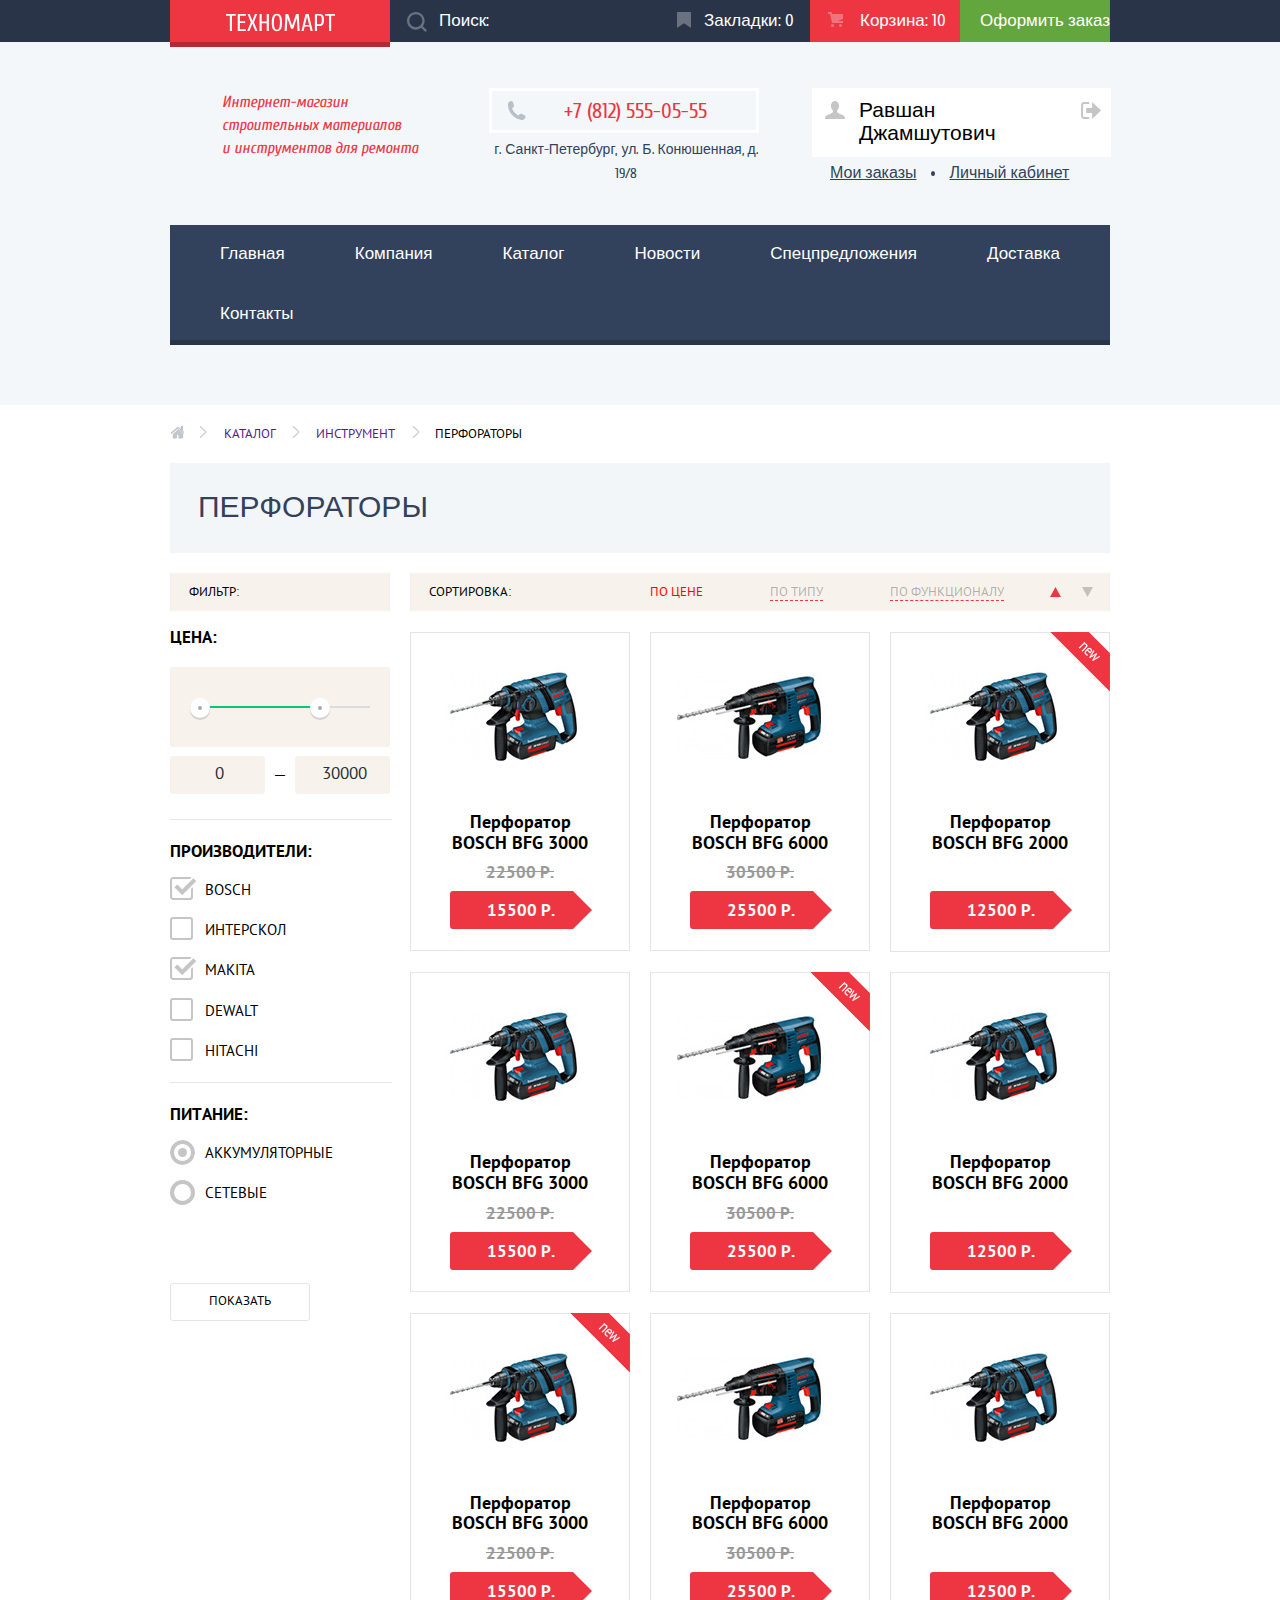
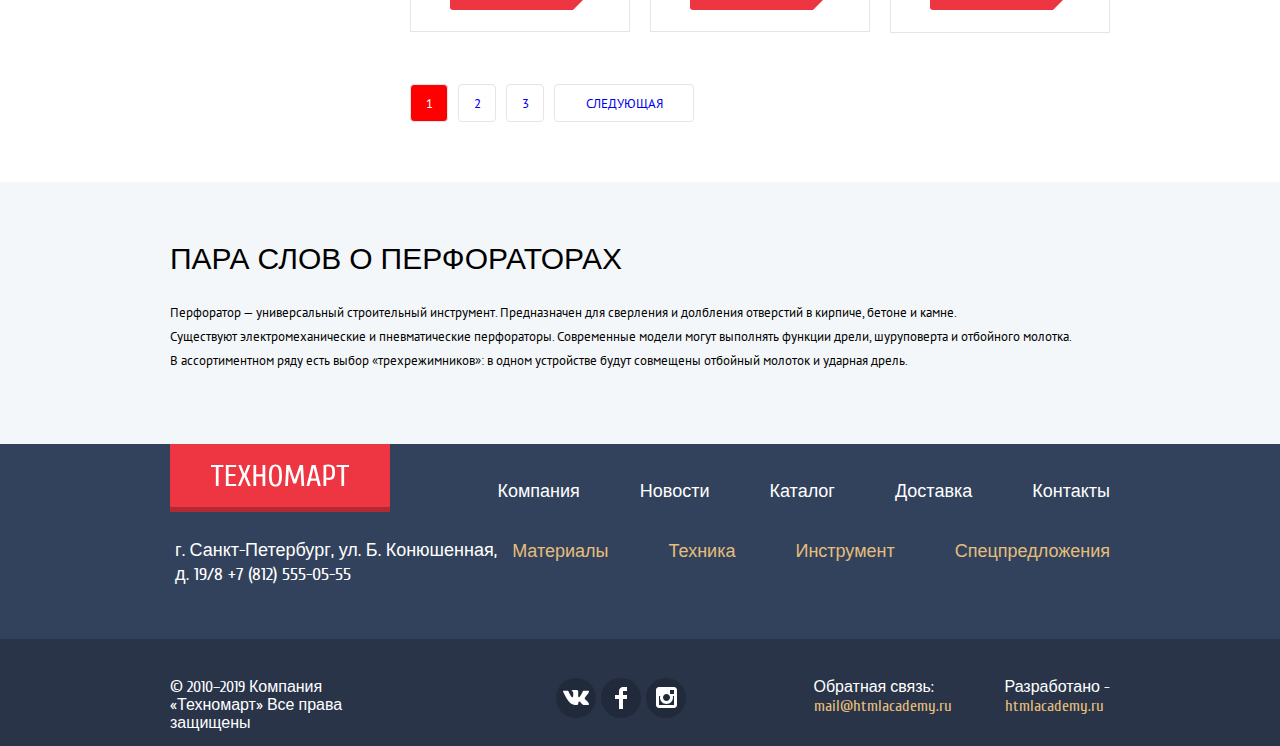
==== commit e55b618f: "Исправил критери Б15, Б17, Д20, Д21, Д26, Д27, Д28. По критерию Д19 вопрос в двух местах. Нужно дора" ====
--- a/catalog.html
+++ b/catalog.html
@@ -11,7 +11,7 @@
   <link href="https://fonts.googleapis.com/css?family=PT+Sans:400,700&amp;subset=latin,cyrillic" rel="stylesheet"
     type="text/css">
   <link rel="stylesheet" href="css/normalize.css">
-  <link rel="stylesheet" href="css/style.css">
+  <link rel="stylesheet" href="css/minimizedStyle.css">
 </head>
 
 <body>
@@ -25,9 +25,9 @@
               width="109" height="19"></a>
         </div>
         <div class="search">
-          <form action="#" method="get">
+          <form action="catalog.html" method="get">
             <label class="search-label">
-              <input type="text" name="search" placeholder="Поиск:">
+              <input type="text" name="search" aria-label="поиск по сайту" placeholder="Поиск:">
               <svg class="icon" version="1.1" xmlns="http://www.w3.org/2000/svg"
                 xmlns:xlink="http://www.w3.org/1999/xlink" x="0px" y="0px" width="17px" height="17px"
                 viewBox="0 0 17 17" enable-background="new 0 0 17 17" xml:space="preserve">
@@ -76,12 +76,12 @@
         </div>
         <div>
           <div class="main-header__down-phone-number">
-            <a href="tel:+78125550555" class="number">+7 (812) 555-05-55</a>
-          </div>
-          <span class="adress">г. Санкт-Петербург, ул. Б. Конюшенная, д. 19/8</span>
+            <a href="tel:+78125550555" class="number" aria-label="контактный телефон">+7 (812) 555-05-55</a>
+          </div>
+          <span class="address">г. Санкт-Петербург, ул. Б. Конюшенная, д. 19/8</span>
         </div>
         <div class="user-menu">
-          <div class="loged">
+          <div class="logged">
             <a href="profile.html" class="profile">
               <svg class="icon" version="1.1" xmlns="http://www.w3.org/2000/svg"
                 xmlns:xlink="http://www.w3.org/1999/xlink" x="0px" y="0px" width="20px" height="18px"
@@ -93,7 +93,7 @@
               </svg>
               <span>Равшан Джамшутович</span>
             </a>
-            <a href="logout.html" class="logout">
+            <a href="logout.html" class="logout" aria-label="кнопка выйти">
               <svg class="icon" version="1.1" xmlns="http://www.w3.org/2000/svg"
                 xmlns:xlink="http://www.w3.org/1999/xlink" x="0px" y="0px" width="21px" height="17px"
                 viewBox="0 0 21 17" enable-background="new 0 0 21 17" xml:space="preserve">
@@ -106,7 +106,7 @@
             </a>
           </div>
           <div class="information">
-            <a href="" class="myorders">Мои заказы</a>
+            <a href="" class="my-orders">Мои заказы</a>
             <span class="point"></span>
             <a href="" class="cabinet">Личный кабинет</a>
           </div>
@@ -127,12 +127,12 @@
   </header>
   <main class="main-content">
     <div class="wrapper">
-      <ul class="breadcrumbles">
-        <li><a href="index.html" class="breadcrumbles-home"><img src="img/icon-home.svg" alt="Кнопка домой" width="14"
+      <ul class="breadcrumbs">
+        <li><a href="index.html" class="breadcrumbs-home"><img src="img/icon-home.svg" alt="Кнопка домой" width="14"
               height="12"></a></li>
         <li><a href="">Каталог</a></li>
         <li><a href="">Инструмент</a></li>
-        <li class="breadcrumbles-current">Перфораторы</li>
+        <li class="breadcrumbs-current">Перфораторы</li>
       </ul>
       <div class="drill-header">
         <h1 class="page-title">Перфораторы</h1>
@@ -140,7 +140,7 @@
       <div class="catalog-columns">
         <section>
           <h2 class=visually-hidden>Фильтр товаров</h2>
-          <form class="filters" action="#" method="get">
+          <form class="filters" action="catalog.html" method="get">
             <div class="filters__filter">
               <p>Фильтр:</p>
             </div>
@@ -158,9 +158,9 @@
               </div>
 
               <div class="price-controls">
-                <label class="min-price"><input name="min-price" type="number" value="0" min="0" max="30000"></label>
+                <label class="min-price"><input name="min-price" type="number" value="0" min="0" max="30000" aria-label="введите минимальную цену"></label>
                 <span>—</span>
-                <label class="max-price"><input name="max-price" type="number" value="30000" max="30000"></label>
+                <label class="max-price"><input name="max-price" type="number" value="30000" max="30000" aria-label="введите масимальную цену"></label>
               </div>
             </div>
             <hr class="line">
@@ -212,31 +212,30 @@
             <ul class="sorting__list">
               <li><a href="#" class="by-list by-list-active">По цене</a></li>
               <li><a href="" class="by-list">По типу</a></li>
-              <li><a href="" class="by-list">По функционалу</a></li>
-              <li>
-                <a href="" class="sort-list sort-list-active">
-                  <svg version="1.1" xmlns="http://www.w3.org/2000/svg" xmlns:xlink="http://www.w3.org/1999/xlink"
-                    x="0px" y="0px" width="11px" height="10px" viewBox="0 0 11 10" enable-background="new 0 0 11 10"
-                    xml:space="preserve">
-                    <polygon points="5.5,0 0,10 11,10 " />
-                  </svg>
-                </a>
-                <a href="" class="sort-list">
-                  <svg version="1.1" xmlns="http://www.w3.org/2000/svg" xmlns:xlink="http://www.w3.org/1999/xlink"
-                    x="0px" y="0px" width="11px" height="10px" viewBox="0 0 11 10" enable-background="new 0 0 11 10"
-                    xml:space="preserve">
-                    <polyline points="5.5,10 0,0 11,0 " />
-                  </svg>
-                </a>
-              </li>
-            </ul>
+              <li><a href="" class="by-list">По функционалу</a></li>   
+                        
+              </ul>
+              <a href="" class="sort-list sort-list-active" aria-label="сортировать с начала алфавита / начиная с максимальных цен">
+                <svg version="1.1" xmlns="http://www.w3.org/2000/svg" xmlns:xlink="http://www.w3.org/1999/xlink"
+                  x="0px" y="0px" width="11px" height="10px" viewBox="0 0 11 10" enable-background="new 0 0 11 10"
+                  xml:space="preserve">
+                  <polygon points="5.5,0 0,10 11,10 " />
+                </svg>
+              </a>
+              <a href="" class="sort-list" aria-label="сортировать с конца алфавита / начиная с минимальных цен">
+                <svg version="1.1" xmlns="http://www.w3.org/2000/svg" xmlns:xlink="http://www.w3.org/1999/xlink"
+                  x="0px" y="0px" width="11px" height="10px" viewBox="0 0 11 10" enable-background="new 0 0 11 10"
+                  xml:space="preserve">
+                  <polyline points="5.5,10 0,0 11,0 " />
+                </svg>
+              </a>      
           </div>
           <section class="items">
             <ul class="items__list">
               <li class="items__list-item">
                 <div class="items__list-item-actions">
-                  <a href="#" class="buy">Купить</a>
-                  <a href="#" class="bookmark">В закладки</a>
+                  <a href="buy.html" class="buy">Купить</a>
+                  <a href="bookmark.html" class="bookmark">В закладки</a>
                 </div>
                 <h3>
                   Перфоратор BOSCH
@@ -246,44 +245,44 @@
                 <span class="linethrough">
                   22500 Р.
                 </span>
-                <a href="#" class="item-button">
+                <a href="buy.html" class="item-button">
                   15500 Р.
                 </a>
               </li>
               <li class="items__list-item">
                 <div class="items__list-item-actions">
-                  <a href="#" class="buy">Купить</a>
-                  <a href="#" class="bookmark">В закладки</a>
+                  <a href="buy.html" class="buy">Купить</a>
+                  <a href="bookmark.html" class="bookmark">В закладки</a>
                 </div>
                 <h3>
                   Перфоратор BOSCH
                   BFG 6000
                 </h3>
-                <img src="img/Perforator_3.jpg" alt="Изображение Перфоратора BFG 3000" width="218" height="170">
+                <img src="img/Perforator_3.jpg" alt="Изображение Перфоратора BFG 6000" width="218" height="170">
                 <span class="linethrough">
                   30500 Р.
                 </span>
-                <a href="#" class="item-button">25500 Р.</a>
+                <a href="buy.html" class="item-button">25500 Р.</a>
               </li>
               <li class="items__list-item new-item">
                 <div class="items__list-item-actions">
-                  <a href="#" class="buy">Купить</a>
-                  <a href="#" class="bookmark">В закладки</a>
+                  <a href="buy.html" class="buy">Купить</a>
+                  <a href="bookmark.html" class="bookmark">В закладки</a>
                 </div>
                 <h3>
                   Перфоратор BOSCH
                   BFG 2000
                 </h3>
-                <img src="img/Perforator_2.jpg" alt="Изображение Перфоратора BFG 3000" width="218" height="170">
+                <img src="img/Perforator_2.jpg" alt="Изображение Перфоратора BFG 2000" width="218" height="170">
                 <span class="hidden">
                   &nbsp;
                 </span>
-                <a href="#" class="item-button">12500 Р.</a>
-              </li>
-              <li class="items__list-item">
-                <div class="items__list-item-actions">
-                  <a href="#" class="buy">Купить</a>
-                  <a href="#" class="bookmark">В закладки</a>
+                <a href="buy.html" class="item-button">12500 Р.</a>
+              </li>
+              <li class="items__list-item">
+                <div class="items__list-item-actions">
+                  <a href="buy.html" class="buy">Купить</a>
+                  <a href="bookmark.html" class="bookmark">В закладки</a>
                 </div>
                 <h3>
                   Перфоратор BOSCH
@@ -293,44 +292,44 @@
                 <span class="linethrough">
                   22500 Р.
                 </span>
-                <a href="#" class="item-button">
+                <a href="buy.html" class="item-button">
                   15500 Р.
                 </a>
               </li>
               <li class="items__list-item new-item">
                 <div class="items__list-item-actions">
-                  <a href="#" class="buy">Купить</a>
-                  <a href="#" class="bookmark">В закладки</a>
+                  <a href="buy.html" class="buy">Купить</a>
+                  <a href="bookmark.html" class="bookmark">В закладки</a>
                 </div>
                 <h3>
                   Перфоратор BOSCH
                   BFG 6000
                 </h3>
-                <img src="img/Perforator_3.jpg" alt="Изображение Перфоратора BFG 3000" width="218" height="170">
+                <img src="img/Perforator_3.jpg" alt="Изображение Перфоратора BFG 6000" width="218" height="170">
                 <span class="linethrough">
                   30500 Р.
                 </span>
-                <a href="#" class="item-button">25500 Р.</a>
-              </li>
-              <li class="items__list-item">
-                <div class="items__list-item-actions">
-                  <a href="#" class="buy">Купить</a>
-                  <a href="#" class="bookmark">В закладки</a>
+                <a href="buy.html" class="item-button">25500 Р.</a>
+              </li>
+              <li class="items__list-item">
+                <div class="items__list-item-actions">
+                  <a href="buy.html" class="buy">Купить</a>
+                  <a href="bookmark.html" class="bookmark">В закладки</a>
                 </div>
                 <h3>
                   Перфоратор BOSCH
                   BFG 2000
                 </h3>
-                <img src="img/Perforator_2.jpg" alt="Изображение Перфоратора BFG 3000" width="218" height="170">
+                <img src="img/Perforator_2.jpg" alt="Изображение Перфоратора BFG 2000" width="218" height="170">
                 <span class="hidden">
                   &nbsp;
                 </span>
-                <a href="#" class="item-button">12500 Р.</a>
+                <a href="buy.html" class="item-button">12500 Р.</a>
               </li>
               <li class="items__list-item new-item">
                 <div class="items__list-item-actions">
-                  <a href="#" class="buy">Купить</a>
-                  <a href="#" class="bookmark">В закладки</a>
+                  <a href="buy.html" class="buy">Купить</a>
+                  <a href="bookmark.html" class="bookmark">В закладки</a>
                 </div>
                 <h3>
                   Перфоратор BOSCH
@@ -340,40 +339,41 @@
                 <span class="linethrough">
                   22500 Р.
                 </span>
-                <a href="#" class="item-button">
+                <a href="buy.html" class="item-button">
                   15500 Р.
                 </a>
               </li>
               <li class="items__list-item">
                 <div class="items__list-item-actions">
-                  <a href="#" class="buy">Купить</a>
-                  <a href="#" class="bookmark">В закладки</a>
+                  <a href="buy.html" class="buy">Купить</a>
+                  <a href="bookmark.html" class="bookmark">В закладки</a>
                 </div>
                 <h3>
                   Перфоратор BOSCH
                   BFG 6000
                 </h3>
-                <img src="img/Perforator_3.jpg" alt="Изображение Перфоратора BFG 3000" width="218" height="170">
+                <img src="img/Perforator_3.jpg" alt="Изображение Перфоратора BFG 6000" width="218" height="170">
                 <span class="linethrough">
                   30500 Р.
                 </span>
-                <a href="#" class="item-button">25500 Р.</a>
-              </li>
-              <li class="items__list-item">
-                <div class="items__list-item-actions">
-                  <a href="#" class="buy">Купить</a>
-                  <a href="#" class="bookmark">В закладки</a>
+                <a href="buy.html" class="item-button">25500 Р.</a>
+              </li>
+              <li class="items__list-item">
+                <div class="items__list-item-actions">
+                  <a href="buy.html" class="buy">Купить</a>
+                  <a href="bookmark.html" class="bookmark">В закладки</a>
                 </div>
                 <h3>
                   Перфоратор BOSCH
                   BFG 2000
                 </h3>
-                <img src="img/Perforator_2.jpg" alt="Изображение Перфоратора BFG 3000" width="218" height="170">
+                <img src="img/Perforator_2.jpg" alt="Изображение Перфоратора BFG 2000" width="218" height="170">
                 <span class="hidden">
                   &nbsp;
                 </span>
-                <a href="#" class="item-button">12500 Р.</a>
-              </li>
+                <a href="buy.html" class="item-button">12500 Р.</a>
+              </li>
+              
             </ul>
           </section>
           <div>
@@ -440,9 +440,9 @@
         </div>
         <div class="social">
           <ul class="social__list">
-            <li><a href=""><img src="img/vk-icon.svg" alt="vk" width="26" height="15"></a></li>
-            <li><a href=""><img src="img/fb-icon.svg" alt="facebook" width="12" height="22"></a></li>
-            <li><a href=""><img src="img/insta-icon.svg" alt="instagramm" width="21" height="21"></a></li>
+            <li><a href=""><img src="img/vk-icon.svg" alt="vk" width="26" height="15" aria-label="ссылка на аккаунт Вконтакте"></a></li>
+            <li><a href=""><img src="img/fb-icon.svg" alt="facebook" width="12" height="22" aria-label="ссылка на аккаунт Фейсбука"></a></li>
+            <li><a href=""><img src="img/insta-icon.svg" alt="instagramm" width="21" height="21" aria-label="ссылка на аккаунт Инстаграмм"></a></li>
           </ul>
         </div>
         <div class="developed">
@@ -465,13 +465,13 @@
     <div>
       <h3>Товар добавлен в корзину!</h3>
     </div>
-    <div class="buttonback">
+    <div class="button-back">
       <a href="" class="button">ОФОРМИТЬ ЗАКАЗ</a>
       <button type="button" class="button continue">ПРОДОЛЖИТЬ ПОКУПКИ</button>
     </div>
-    <button type="button" class="button-close"></button>
+    <button type="button" class="button-close" aria-label="кнопка закрыть"></button>
   </section>
-  <script src="js/minimazedModalBasket.js"></script>
+  <script src="js/minimizedModalBasket.js"></script>
 </body>
 
 </html>--- a/css/minimizedStyle.css
+++ b/css/minimizedStyle.css
@@ -0,0 +1 @@
+@keyframes bounce{0%{transform:translateY(-2000px)}70%{transform:translateY(30px)}90%{transform:translateY(-10px)}to{transform:translateY(0)}}@keyframes shake{0%,to{transform:translateX(0)}10%,30%,50%,70%,90%{transform:translateX(-10px)}20%,40%,60%,80%{transform:translateX(10px)}}@font-face{font-family:'Cuprum';font-style:normal;font-weight:400;src:url(../fonts/cuprum-v11-latin-regular.eot);src:local('Cuprum Regular'),local('Cuprum-Regular'),url(../fonts/cuprum-v11-latin-regular.eot?#iefix) format('embedded-opentype'),url(../fonts/cuprum-v11-latin-regular.woff2) format('woff2'),url(../fonts/cuprum-v11-latin-regular.woff) format('woff'),url(../fonts/cuprum-v11-latin-regular.ttf) format('truetype'),url(../fonts/cuprum-v11-latin-regular.svg#Cuprum) format('svg')}@font-face{font-family:'Cuprum';font-style:italic;font-weight:400;src:url(../fonts/cuprum-v11-latin-italic.eot);src:local('Cuprum Italic'),local('Cuprum-Italic'),url(../fonts/cuprum-v11-latin-italic.eot?#iefix) format('embedded-opentype'),url(../fonts/cuprum-v11-latin-italic.woff2) format('woff2'),url(../fonts/cuprum-v11-latin-italic.woff) format('woff'),url(../fonts/cuprum-v11-latin-italic.ttf) format('truetype'),url(../fonts/cuprum-v11-latin-italic.svg#Cuprum) format('svg')}@font-face{font-family:'Cuprum';font-style:normal;font-weight:700;src:url(../fonts/cuprum-v11-latin-700.eot);src:local('Cuprum Bold'),local('Cuprum-Bold'),url(../fonts/cuprum-v11-latin-700.eot?#iefix) format('embedded-opentype'),url(../fonts/cuprum-v11-latin-700.woff2) format('woff2'),url(../fonts/cuprum-v11-latin-700.woff) format('woff'),url(../fonts/cuprum-v11-latin-700.ttf) format('truetype'),url(../fonts/cuprum-v11-latin-700.svg#Cuprum) format('svg')}@font-face{font-family:'PT Sans';font-style:normal;font-weight:400;src:url(../fonts/pt-sans-v11-latin-regular.eot);src:local('PT Sans'),local('PTSans-Regular'),url(../fonts/pt-sans-v11-latin-regular.eot?#iefix) format('embedded-opentype'),url(../fonts/pt-sans-v11-latin-regular.woff2) format('woff2'),url(../fonts/pt-sans-v11-latin-regular.woff) format('woff'),url(../fonts/pt-sans-v11-latin-regular.ttf) format('truetype'),url(../fonts/pt-sans-v11-latin-regular.svg#PTSans) format('svg')}@font-face{font-family:'PT Sans';font-style:normal;font-weight:700;src:url(../fonts/pt-sans-v11-latin-700.eot);src:local('PT Sans Bold'),local('PTSans-Bold'),url(../fonts/pt-sans-v11-latin-700.eot?#iefix) format('embedded-opentype'),url(../fonts/pt-sans-v11-latin-700.woff2) format('woff2'),url(../fonts/pt-sans-v11-latin-700.woff) format('woff'),url(../fonts/pt-sans-v11-latin-700.ttf) format('truetype'),url(../fonts/pt-sans-v11-latin-700.svg#PTSans) format('svg')}html{box-sizing:border-box}*,::after,::before{box-sizing:inherit}img{max-width:100%}body{margin:0;padding:0;background-color:#fff;font-family:'Cuprum','Tahoma',sans-serif;font-weight:400;font-stretch:normal;letter-spacing:normal;text-align:left;font-size:18px}.visually-hidden{position:absolute;clip:rect(0 0 0 0);width:1px;height:1px;margin:-1px;font-size:0}a{text-decoration:none}.wrapper{width:940px;margin:0 auto}.site-navigation{display:flex;justify-content:space-between;align-items:center;flex-wrap:wrap;width:940px;font-size:0;line-height:1px;background-color:#32425c;padding:0 20px;text-align:center;box-shadow:inset 0 -5px 0 0 #293449;margin:0 0 60px}.site-navigation a{font-size:17px;display:inline-block;vertical-align:middle;margin:0;color:#fff;padding:28px 30px 31px}.site-navigation a:hover{background-color:#293449}.site-navigation a:active{background-color:#1d2739;color:rgba(255,255,255,.5)}.main-header{background-color:#f4f7f9;overflow:hidden}.main-header__up{background-color:#293449;height:42px;margin-bottom:46px}.main-header__up .container{display:flex;justify-content:space-between;align-items:center}.main-header__up a{color:#fff;font-size:17px;line-height:1.06}.main-header__up-actions{display:flex}.basket,.bookmarks,.order{position:relative;width:150px;height:42px;line-height:1;font-weight:400;font-style:normal;text-align:left;white-space:nowrap}.bookmarks{padding:12px 27px 13px 44px}.order{background-color:#63a63e;padding:12px 22px 12px 20px}.basket{padding:12px 25px 13px 50px}.basket-active{background-color:#ee3643}.order:hover{background-color:#5fbb2d}.order:active{background-color:#518534}.icon{position:absolute}.main-header__up .icon{fill:#fff;opacity:.3}.search input[type=text]:focus+.icon{fill:#ee3643;opacity:1}.bookmarks .icon,.search-label svg{top:12px;left:17px}.basket .icon{top:12px;left:18px}.search{position:relative;height:42px;margin-right:auto;flex-grow:1}.search-label svg{position:absolute;z-index:20;width:20px;height:20px;cursor:pointer}.search input[type=text]{border:0;background-color:#293449;width:100%;padding:11px 10px 10px 49px;cursor:pointer;color:#fff}.search input[type=text]::placeholder{color:#fff;font-size:17px;line-height:1.06}.basket:hover,.bookmarks:hover,.search:hover input[type=text]{background-color:#212a3a}.search input[type=text]:focus{background-color:#fff;color:#000}.search input[type=text]:focus::placeholder{color:#000}.basket:hover .icon,.bookmarks:hover .icon,.items__list-item-actions .buy:hover svg,.search:hover .icon{opacity:1}.basket:active .icon,.bookmarks:active .icon{opacity:.3}.basket:active,.bookmarks:active{background-color:#161d29}.main-header__up-logo{width:220px;height:42px;background-color:#ee3643;box-shadow:0 5px 0 0 #b52933;display:inline-block;vertical-align:middle;padding:13px 55px 15px 56px}.main-header__up-logo:hover{background-color:#ca2c37}.main-header__up-logo:active{background-color:#ba2732}.main-header__down .container{display:flex;margin-bottom:39px}.main-header__down{margin-bottom:59px}.main-header__down ul{list-style:none}.main-header__down-info{color:#ee3643;font-size:16px;width:196px;min-height:60px;line-height:23px;font-style:italic;margin-top:3px;margin-left:52px;margin-right:71px}.nowrap{white-space:nowrap}.main-header__down-phone-number{position:relative;padding:10px 46px 10px 72px;border:3px solid #fff;width:270px;height:45px;margin-bottom:5px}.main-header__down-phone-number a{color:#ee3643;font-size:21px;line-height:1}.main-header__down-phone-number::before{content:"";position:absolute;top:13x;left:15px;width:19px;height:19px;background:url(../img/icon-phone.svg) no-repeat}.address{display:inline-block;vertical-align:middle;font-size:14px;line-height:24px;text-align:center;color:#32425c;width:270px;margin-left:2px}.main-header__down-user{display:flex}.login,.register{background-color:#fff;font-size:21px;line-height:21px;color:#000}.register{position:relative}.login{position:relative;width:121px;height:45px;margin-left:69px;margin-right:10px;padding:12px 27px 12px 48px}.register{width:150px;height:45px;padding:12px 25px}.login .icon{left:14px;top:14px;width:20px;height:17px;fill:#c5c5c5}.login:hover,.register:hover{color:#ee3643}.login:active,.profile:active span,.register:active{color:rgba(0,0,0,.3)}.login:hover svg{fill:#32425c}.login:active svg{fill:rgba(0,0,0,.3)}.button,.button-show{text-transform:uppercase;min-height:38px}.button{display:inline-block;vertical-align:middle;background-color:#ee3643;border:0;color:#fff;text-align:center;font-size:14px;line-height:1;padding:13px 11px 11px;border-radius:4px}.button:hover{background-color:#ca2c37}.button:active{background-color:#ba2732}.button-show{width:140px;font-size:13px;border:solid 1px #e5e5e5;background-color:#fff;margin-top:58px;border-radius:3px;cursor:pointer}.button-close{position:absolute;top:9px;right:9px;width:21px;height:21px;border:0;background-color:transparent;background-image:url(../img/form-close.png);cursor:pointer}.index-columns{display:flex;justify-content:space-between;margin-bottom:86px}.index-columns h2{font-size:30px;line-height:30px;margin:0 0 25px;font-weight:400;font-stretch:normal;font-style:normal;letter-spacing:normal;text-transform:uppercase}.index-columns p{font-family:'PT Sans','Arial',sans-serif;font-size:13px;line-height:1.85;margin:0}.about{width:528px;min-height:362px}.about>p:first-of-type{margin-bottom:25px}.about>p:nth-of-type(2){max-width:386px}.contacts{width:300px;min-height:367px}.contacts>p:first-of-type{margin-bottom:30px;max-width:179px}.map-back{position:relative;padding:0;margin:0 0 40px}.feedback-button{margin-top:33px}.about ul{list-style:none;font-weight:700;font-size:18px}.about__list-info{margin-bottom:37px;padding-left:36px}.about__list-info li{position:relative;font-weight:400;font-stretch:normal;font-style:normal;line-height:1.11;letter-spacing:normal;text-align:left;margin-bottom:22px}.about__list-info li::before{content:'';position:absolute;left:-36px;top:8px;display:block;width:25px;height:2px;background-color:#ee3643}.popular-brands__list{margin-block-start:0;margin-block-end:0;list-style:none;display:flex;justify-content:space-between;flex-wrap:wrap;margin-bottom:60px}.popular-brands__list a{width:220px;height:145px;border:solid 1px #eaeaea;background-color:#fff;margin-bottom:20px;display:flex;justify-content:center;align-items:center}.popular-brands__list a:hover{box-shadow:0 10px 25px 0 rgba(41,52,73,.5)}.popular-brands__list a:active{opacity:.3;box-shadow:0 4px 10px 0 rgba(41,52,73,.5)}.service{background-color:#f4f7f9;padding-top:68px;margin-bottom:82px}.service .container{display:flex;justify-content:space-between;align-items:flex-start}.service h3,.service h4{text-transform:uppercase;font-weight:400}.service h3{font-size:30px;line-height:1;letter-spacing:normal;margin:0}.service p,.service-description{font-family:'PT Sans','Arial',sans-serif;font-size:13px;font-weight:400;line-height:1.85}.service-description{line-height:24px;max-width:398px;margin:25px 0 68px}.service-buttons{display:flex;flex-direction:column;margin-right:80px;position:relative}.service-buttons::after{position:absolute;content:"";z-index:70;top:-45px;left:230px;width:15px;height:284px;background-image:url(../img/shadow.png);background-repeat:no-repeat;background-position:0 0}.credit,.delivery,.guarantee{display:block;background-image:url(../img/delivery.png);background-repeat:no-repeat;background-position:100% 25px;flex-grow:1;min-height:283px}.service h4{font-size:36px;line-height:1.43;color:#32425c;margin:-8px 0 0}.delivery p{max-width:275px;margin-top:16px}.credit,.guarantee{display:none;background-image:url(../img/guarantee.png)}.credit p,.guarantee p{max-width:377px;margin-top:16px}.credit{background-image:url(../img/credit.png)}.credit p{max-width:279px}.credit .button{width:195px}.service__back{width:240px;height:61px;background-color:#32425c;color:#fff;border:0;padding-left:22px;font-size:21px;font-weight:700;font-stretch:normal;font-style:normal;line-height:1.43;letter-spacing:normal;text-align:left;box-shadow:0 1px 0 0 #293449,inset 0 1px 0 0 #405069;cursor:pointer}.service__active{background-color:#fff;color:#32425c;box-shadow:0 1px 0 0 #fff,inset 0 1px 0 0 #fff}.service__back:not(.service__active){border-top:1px solid #405069;border-bottom:1px solid #293449}.service__back:not(.service__active):hover{background-color:#293449}.offers{display:flex;justify-content:space-between;font-size:14px;margin-top:59px;margin-bottom:33px;color:#fff}.offers__column{display:flex;flex-direction:column;flex-wrap:wrap}.offers__column:first-of-type{flex-direction:row;flex-wrap:wrap;width:620px;justify-content:space-between}.offers__category{width:300px;height:123px;margin-bottom:20px;padding:21px 23px}.offers h2{font-size:24px;margin:0 0 15px}.offers__category-button{display:block;width:135px;background-color:rgba(0,0,0,.1);text-transform:uppercase;text-align:center;padding:12px 0 10px 5px;color:#fff;border-radius:3px}.offers__category-button:hover{background-color:rgba(0,0,0,.2)}.offers__category-button:active{background-color:rgba(0,0,0,.3)}.offers__category-carousel{position:relative;background-color:#685c53;background-repeat:no-repeat;width:620px;height:266px;margin-bottom:20px;color:#fff;font-size:18px;padding-left:25px}.start{background-image:url(../img/carousel-1.png)}.end{background-image:url(../img/carousel-2.jpg)}.dot-1,.dot-2{position:absolute;display:block;width:8px;height:8px;background-color:#fff;border:2px solid #fff;border-radius:50%;bottom:36px;left:295px;z-index:20;cursor:pointer}.dot-2{left:317px}.dot-active{background-color:#ee3643}.offers__category-carousel .arrow-left,.offers__category-carousel .arrow-right{position:absolute;display:block;background-image:url(../img/icon-left.png);width:22px;height:40px;top:114px;left:24px;z-index:20;cursor:pointer}.offers__category-carousel .arrow-right{background-image:url(../img/icon-right.png);left:577px}.offers__category-carousel .arrow-left:focus,.offers__category-carousel .arrow-right:focus,.offers__category-carousel .dot-1:focus,.offers__category-carousel .dot-2:focus{outline:2px solid #add8e6}.offers__category-carousel h2{font-size:36px;margin:20px 0 2px;text-transform:uppercase}.offers__category-carousel-description{margin:0;padding:0}.offers__category-carousel .button{width:195px;margin-top:122px}.offers .new::after{position:absolute;top:0;right:0;width:60px;height:59px;content:"";z-index:20;background:url(../img/new-flag.png) no-repeat 0 0}.offers__category:nth-of-type(1){position:relative;background-color:#ffbf47;background-image:url(../img/icon-1.svg);background-repeat:no-repeat;background-position:213px 31px}.offers__category:nth-of-type(2){background-color:#3bbce3;background-image:url(../img/icon-2.svg);background-repeat:no-repeat;background-position:197px 33px}.offers__column:nth-of-type(2) .offers__category:nth-of-type(1){background-color:#dc91d8;background-image:url(../img/icon-3.svg);background-repeat:no-repeat;background-position:191px 31px}.offers__column:nth-of-type(2) .offers__category:nth-of-type(2),.offers__column:nth-of-type(2) .offers__category:nth-of-type(3){background-color:#8ed78f;width:300px;height:123px;margin-bottom:20px;padding:21px 23px;background-image:url(../img/icon-4.svg);background-repeat:no-repeat;background-position:196px 26px}.offers__column:nth-of-type(2) .offers__category:nth-of-type(3){background-color:#ffbf47;background-image:url(../img/icon-5.svg);background-position:191px 32px}.popular-brands,.popular-goods{display:flex;justify-content:space-between;align-items:center;background-color:#f9f5f0;min-height:89px;padding-left:30px;padding-right:24px;margin-bottom:21px}.popular-brands h2,.popular-goods h2{font-size:30px;text-transform:uppercase;color:#32425c;font-weight:400;font-stretch:normal;font-style:normal;line-height:1;letter-spacing:normal;text-align:left}.popular-brands .button,.popular-goods .button{width:253px}.items{font-family:'PT Sans','Arial',sans-serif;font-size:17px;font-weight:700}.items__list{list-style:none;display:flex;flex-wrap:wrap;margin:0;padding:0}.items__list-item{position:relative;display:flex;flex-direction:column;align-items:center;border:1px solid #e5e5e5;width:220px;min-height:318px;margin-bottom:20px}.items__list-item:not(:nth-of-type(3n)){margin:0 20px 21px 0}.items__list-item img{order:-1;margin-bottom:9px}.items h3{font-size:18px;max-width:157px;margin:0 0 10px;text-align:center}.hidden{min-height:20px}.new-item::after{position:absolute;top:-1px;right:-1px;width:60px;height:60px;content:"";z-index:20;background:url(../img/new-flag.png) no-repeat 0 0}.items__list-item-actions{display:none;position:absolute;top:0;left:0;text-align:center;width:218px;height:164px;padding:40px 0;background-color:#fff;z-index:10}.items__list-item:hover{box-shadow:0 10px 25px 0 rgba(41,52,73,.5)}.container-bottom>p span,.items__list-item:hover .items__list-item-actions{display:block}.items__list-item-actions .buy{box-shadow:inset 0 -3px 0 0 #367315;border-bottom-color:#367315;color:#fff}.items__list-item-actions .bookmark,.items__list-item-actions .buy{position:relative;display:block;width:135px;height:38px;margin:0 auto 7px;background-color:#63a63e;border-radius:3px;font-size:14px;font-weight:400;font-family:'Cuprum','Tahoma',sans-serif;line-height:1.29;text-decoration:none;text-transform:uppercase}.items__list-item-actions .buy{padding:11px 45px 14px 49px}.items__list-item-actions .bookmark{padding:7px 0;color:#32425c;background:#fff;border:3px solid #63a63e;border-bottom-color:#63a63e;box-shadow:none}.items__list-item-actions .buy svg{fill:#fff;opacity:.3;position:absolute;top:11px;left:12px;width:15px;height:15px}.items__list-item-actions .buy:hover{background-color:#5fbb2d}.items__list-item-actions .buy:active{background-color:#518534;box-shadow:none}.items__list-item-actions .bookmark:hover{border:solid 3px #32425c}.items__list-item-actions .bookmark:active{opacity:.3;border:solid 3px #32425c}.linethrough{text-decoration:line-through;color:#999;min-height:20px}.item-button{position:relative;width:141px;height:38px;margin:8px 40px 21px 41px;padding:10px 30px 9px;color:#fff;background:#ee3643;border-radius:3px;text-align:center}.item-button:after{content:"";position:absolute;top:0;right:-20px;width:0;height:0;border:19px solid #fff;border-left-color:#ee3643}.about .button,.contacts .button{width:300px;min-height:38px}.about .button{width:220px;border-radius:4px}.footer-up{background-color:#32425c;color:#fff;font-size:18px;line-height:1.33;font-weight:400;font-style:normal;padding-bottom:34px}.footer-up .container-top{display:flex;flex-wrap:wrap;align-items:flex-end}.footer-up .container-bottom{display:flex;justify-content:space-between}.footer-up__logo{width:220px;height:68px;background-color:#ee3643;box-shadow:inset 0 -5px 0 0 rgba(0,0,0,.24);display:inline-block;vertical-align:middle;padding:20px 41px 25px}.footer-up__logo:hover{background-color:#ca2c37}.footer-up__logo:active{background-color:#ba2732}.footer-down{color:#fff;font-size:16px;background-color:#293449;min-height:107px;padding-top:39px}.footer-nav{list-style:none;padding:8px 0;margin:0 0 0 auto;display:flex;flex-wrap:wrap;justify-content:space-around}.footer-nav a{color:#fff}.footer-nav .wheat{color:#e4be7b}.developed .wheat:hover,.footer-nav a:hover{text-decoration:underline}.footer-nav a:active{text-decoration:none;opacity:.5}.container-bottom>p{margin:27px 0 18px 5px;max-width:325px;min-height:40px}.container-bottom .footer-nav{margin:20px 0 0}.footer-nav li:not(:first-child){margin-left:60px}.footer-down .container{display:flex;justify-content:space-between;flex-wrap:wrap}.copyright{max-width:228px}.social{margin-left:36px}.social__list{display:flex;justify-content:space-around;list-style:none;margin:0;padding-left:0}.social__list a{display:flex;justify-content:center;align-items:center;width:40px;height:40px;background-color:#212a3a;border-radius:40px;margin-right:5px}.social__list a:active,.social__list a:hover{background-color:#ee3643}.developed{display:flex;justify-content:space-between}.developed div:not(:last-child){margin-right:53px}.developed p{margin:0}.wheat{line-height:1.333;color:#e4be7b}.developed .wheat:active{text-decoration:none;color:#ee3643}.modal{position:fixed;background-color:#fff;box-shadow:0 30px 50px rgba(0,0,0,.7)}.modal-feedback,.modal-map{top:10vh;left:50vw;display:none;z-index:1000}.modal-feedback{margin-left:-310px;font-weight:700;width:620px;min-height:430px;border-top:7px solid #ee3643}.modal-map{margin-left:-470px;width:940px;height:446.2px}.contacts iframe{z-index:2;border:0}.map-link{position:absolute;top:0;left:0;z-index:1;margin:0}.contacts iframe,.modal-feedback-form{position:relative}.modal-body{display:flex;flex-wrap:wrap;justify-content:space-between;padding:74px 80px 37px}.modal-feedback label{display:block;cursor:pointer;margin:0 0 15px}.modal-feedback input,.modal-feedback textarea{outline:0;border:solid 2px #dee3e4;border-radius:3px;background-color:#fff;font-family:'PT Sans','Arial',sans-serif}.modal-feedback input{width:220px;font-size:13px;line-height:1;margin-bottom:22px;padding:9px 15px 8px}.modal-feedback textarea{padding:13px 16px;width:460px;height:114px;resize:vertical}.modal-feedback input:hover,.modal-feedback textarea:hover{border:solid 2px #b5b5b5}.modal-feedback input:focus,.modal-feedback textarea:focus{border:solid 2px #ee3643}.modal-feedback-form span{display:inline-block;vertical-align:middle;margin-bottom:13px}.modal-feedback input::placeholder,.modal-feedback textarea::placeholder{font-size:13px;font-family:'PT Sans','Arial',sans-serif}.modal-feedback .button{width:460px;min-height:38px}.modal-basket{display:none;top:10vh;left:50vw;margin-left:-310px;width:620px;height:282px;background-color:#fff;background-image:url(../img/modal-check.svg);background-repeat:no-repeat;background-position:87px 81px;border-top:7px solid #ee3643;z-index:1000}.modal-basket div:first-of-type{padding:68px 125px 68px 179px}.modal-basket h3{font-size:27px;text-align:center}.modal-basket .button{width:200px;min-height:38px}.modal-basket .button:nth-child(2){background-color:#fff;color:#000;margin-left:20px}.modal-show{display:block;animation:bounce .6s}.modal-error{animation:shake .6s}.button-back{background-color:#f4f4f4;width:100%;padding:37px 80px;text-align:center}.user-menu a{text-decoration:underline;font-size:16px;line-height:1.13;color:#32425c}.logged{position:relative;background-color:#fff;width:299px;min-height:45px;display:inline-block;vertical-align:middle;margin-left:51px;padding:12px 65px 12px 47px}.logged a{font-size:21px;line-height:1;color:#000;text-decoration:none}.logged .icon{fill:#c5c5c5}.profile .icon{top:13px;left:13px}.logout .icon{top:14px;right:10px}.logout:hover .icon,.profile:hover .icon{fill:#32425c}.logout:active .icon,.profile:active .icon{fill:rgba(0,0,0,.3)}.logout:focus .icon{outline:2px solid #add8e6}.information{margin-top:6px;padding-left:69px}.cabinet:hover,.my-orders:hover{color:#ee3643}.cabinet:active,.my-orders:active{color:rgba(50,66,92,.3)}.point{display:inline-block;vertical-align:middle;border-radius:50%;margin-left:10px;width:4px;height:5px;background-color:#32425c}.cabinet{padding-left:9px}.breadcrumbs{list-style:none;font-family:'PT Sans','Arial',sans-serif;font-size:13px;text-transform:uppercase;padding:0;margin:22px 0 20px;display:flex}.breadcrumbs-home{width:14px;height:12px;background-image:url(../img/icon-home.svg);background-repeat:no-repeat}.breadcrumbs li{position:relative;margin-right:40px}.breadcrumbs li:not(:last-of-type)::after{position:absolute;content:"";width:8px;height:12px;top:-1px;background-image:url(../img/icon-right-small.png)}.breadcrumbs li:first-child::after{left:29px}.breadcrumbs li:nth-child(2)::after{left:68px}.breadcrumbs li:nth-child(3)::after{left:96px}.filters,.page-title{text-transform:uppercase}.page-title{font-size:30px;line-height:1;margin:0;letter-spacing:normal;text-align:left;color:#32425c;font-weight:400}.filters{font-family:'PT Sans','Arial',sans-serif;font-size:17px;width:220px;display:flex;flex-direction:column}.filters__range{margin-bottom:25px}.range-controls{position:relative;width:220px;height:80px;margin-bottom:9px;padding-top:39px;padding-right:20px;padding-left:20px;background-color:#f7f3ec;border-radius:3px}.range-controls .scale{height:2px;background:#d7dcde}.range-controls .bar{width:70%;height:2px;background:#00ca74}.range-controls .toggle{width:20px;height:20px;padding:0;border:8px solid #fff;background-color:#ababab;border-radius:50%;box-shadow:0 2px 1px 0 #cfcfcf;position:absolute;top:31px;left:0;cursor:pointer}.range-controls .toggle-min{left:20px}.range-controls .toggle-max{left:140px}.price-controls{display:flex;justify-content:space-between;align-items:center}.price-controls input{font-size:17px;text-align:center;color:#283136;width:95px;height:38px;padding:6px 2px 10px 6px;background-color:#f7f3ec;border:0;border-radius:3px}.price-controls input[type=number]::-webkit-inner-spin-button,.price-controls input[type=number]::-webkit-outer-spin-button{-webkit-appearance:none;margin:0}.price-controls input[type=number]{-moz-appearance:textfield}.container-right{width:700px;min-height:1202px}.filters h3,.filters__filter{text-transform:uppercase;line-height:1}.filters__filter{height:38px;background-color:#f7f3ec;font-size:13px;padding:12px 19px;margin-bottom:18px}.filters h2,.filters h3,.filters p{margin:0}.filters h3{display:block;font-size:17px;font-weight:700;margin-bottom:21px}.filters .line{width:100%;border:1px solid #e5e5e5;border-bottom:0;margin:0 0 23px}.filters__brand,.filters__supply{font-size:15px}.filters__brand ul,.filters__supply ul{margin:0;padding:0;list-style:none}.filters__brand li,.filters__supply li{position:relative;margin-bottom:23px;padding-left:35px}.filters__brand label,.filters__supply label{cursor:pointer}.filters__supply h3{letter-spacing:.17px}.filters__brand input[type=checkbox],.filters__supply input[type=radio]{position:absolute;clip:rect(0 0 0 0);width:1px;height:1px;margin:-1px;font-size:0}.filters__brand input[type=checkbox]~label::before{content:"";position:absolute;left:0;top:-4px;width:23px;height:23px;border:2px solid #c5c5c5;border-radius:3px;cursor:pointer}.filters__brand input[type=checkbox]:checked~label::before{content:"";border:0;width:27px;height:23px;background:url(../img/checkbox-on.png) left center no-repeat}.filters__brand input[type=checkbox]~label:hover::before,.filters__supply input[type=radio]~label:hover::before{border-color:#b5b5b5}.filters__brand input[type=checkbox]:disabled~label::before,.filters__supply input[type=radio]:disabled~label::before{opacity:.3}.filters__brand input[type=checkbox]:checked~label:hover::before,.filters__supply input[type=radio]:checked~label:hover::before{border-color:#b5b5b5}.filters__brand input[type=checkbox]:focus~label::before,.filters__supply input[type=radio]:focus~label::before{outline:2px solid #add8e6}.filters__brand input[type=checkbox]:checked:disabled~label::before,.filters__supply input[type=radio]:checked:disabled~label::before{opacity:.3}.filters__supply input[type=radio]~label::before{content:"";position:absolute;top:-4px;left:0;width:25px;height:25px;border:4px solid #c5c5c5;border-radius:50%;cursor:pointer}.filters__supply input[type=radio]:checked~label::before{content:"";border:0;width:25px;height:25px;background:url(../img/radio-on.svg) left center no-repeat}.sorting{position:relative;font-family:'PT Sans','Arial',sans-serif;min-height:38px;font-size:13px;text-transform:uppercase;background-color:#f7f3ec;display:flex;padding:10px 106px 10px 19px;margin-bottom:21px;line-height:1.38}.sorting__list{margin:0 0 0 139px;padding:0;list-style:none;display:flex;justify-content:space-between;flex-wrap:wrap;width:434px}.sort-list{position:absolute;top:11px}.sort-list:first-of-type{right:49px}.sort-list:last-of-type{right:17px}.sort-list:not(.sort-list-active){opacity:.2}.sort-list:hover{opacity:1}.sort-list-active{fill:#ee3643}.by-list:not(.by-list-active){border-bottom:1px dashed #ee3643;color:rgba(0,0,0,.3)}.by-list-active{color:red}.by-list:hover{color:#000;border-bottom:1px solid #ee3643}.drill-header{background-color:#f2f6f8;padding-left:28px;padding-top:30px;padding-bottom:30px;margin-bottom:20px;font-weight:400;font-style:normal}.pagination{font-family:'PT Sans','Arial',sans-serif;font-size:13px;text-transform:uppercase;list-style:none;display:flex;margin:31px 0 60px;padding:0}.pagination a{display:inline-block;vertical-align:middle;width:38px;height:38px;border-radius:4px;margin-right:10px;padding:12px 14px 15px 15px;border:solid 1px #e5e5e5;background-color:#fff}.pagination a:hover{border:solid 1px #bdc6ca}.pagination a:active{border:solid 1px #ee3643}.pagination a.following{width:140px;text-align:center}.pagination .active-page{background-color:red;color:#fff}.catalog-columns{display:flex;justify-content:space-between}.catalog-about{font-family:'PT Sans','Arial',sans-serif;font-size:13px;line-height:1.85;background-color:#f4f7f9;padding:50px 0 58px}.catalog-about h2{font-size:30px;margin:0;padding:0;font-family:'Cuprum','Tahoma',sans-serif;font-weight:400;text-transform:uppercase}.catalog-about p{max-width:911px}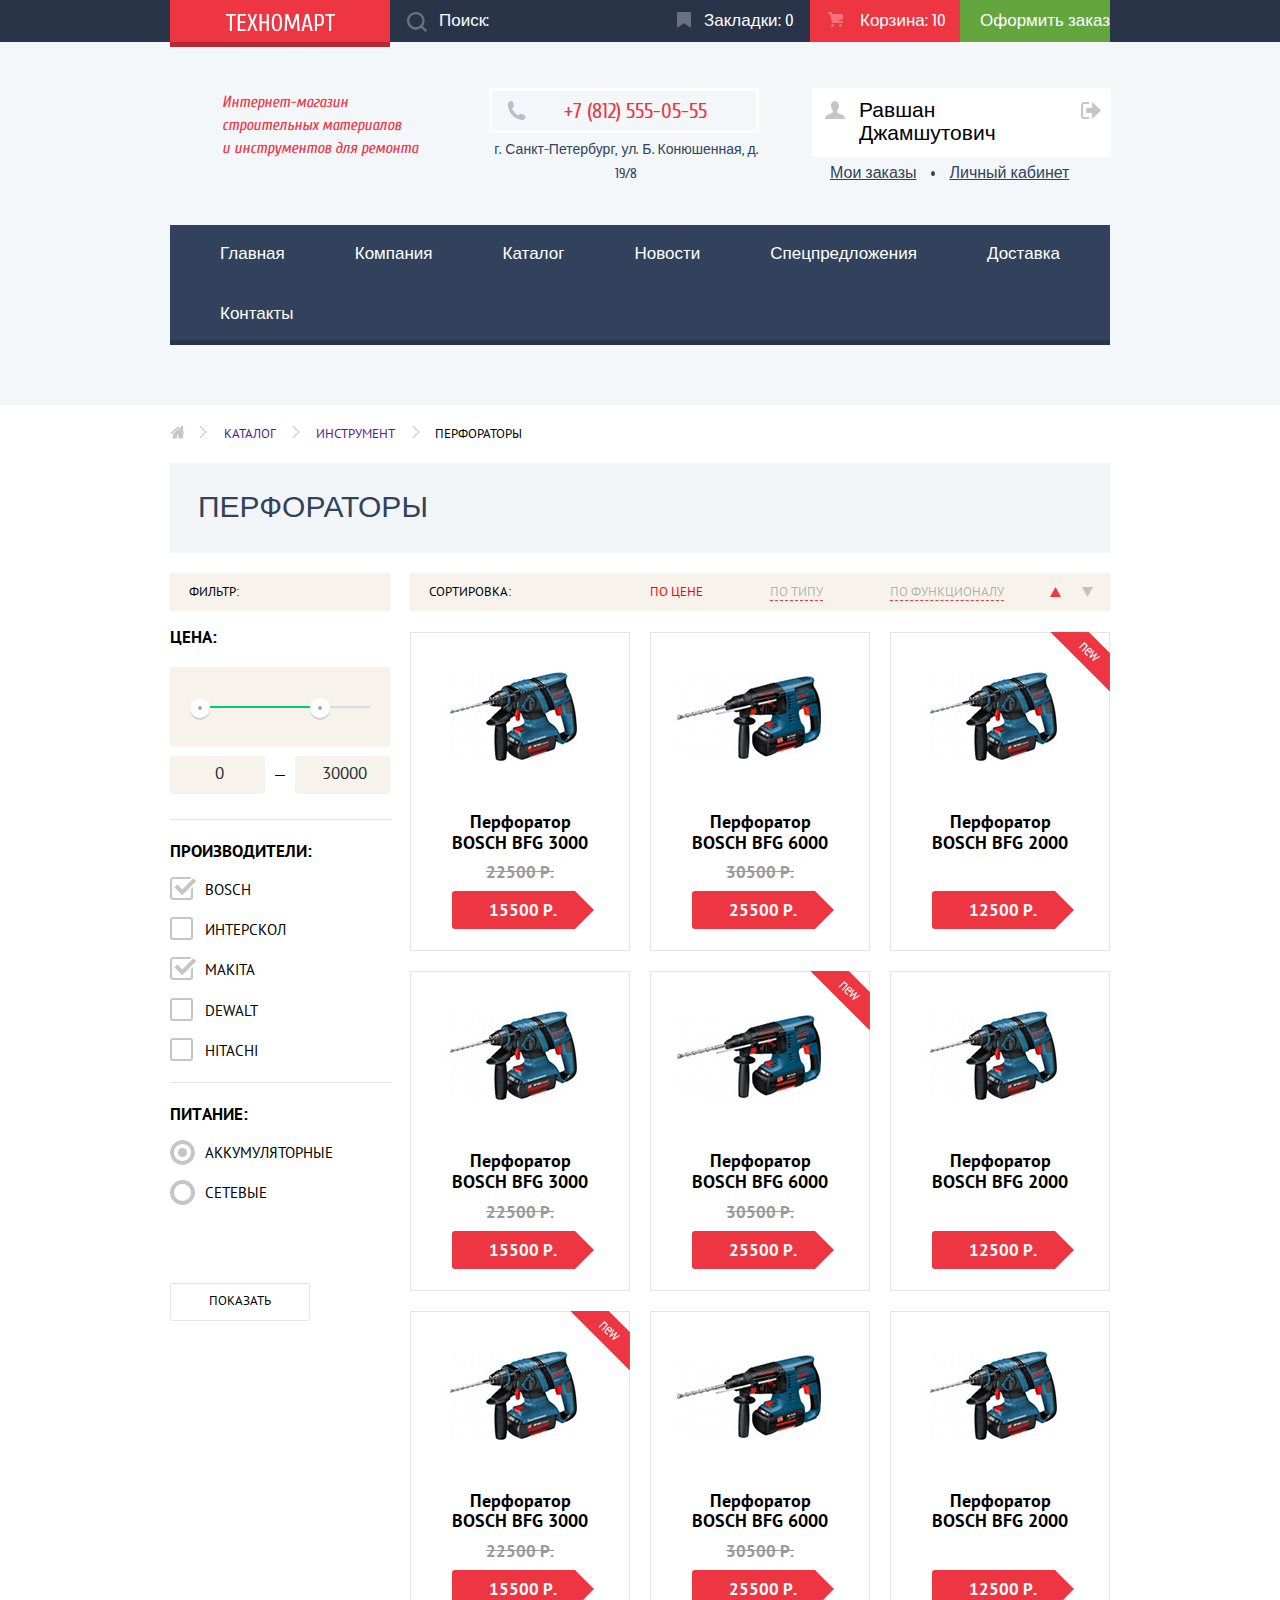
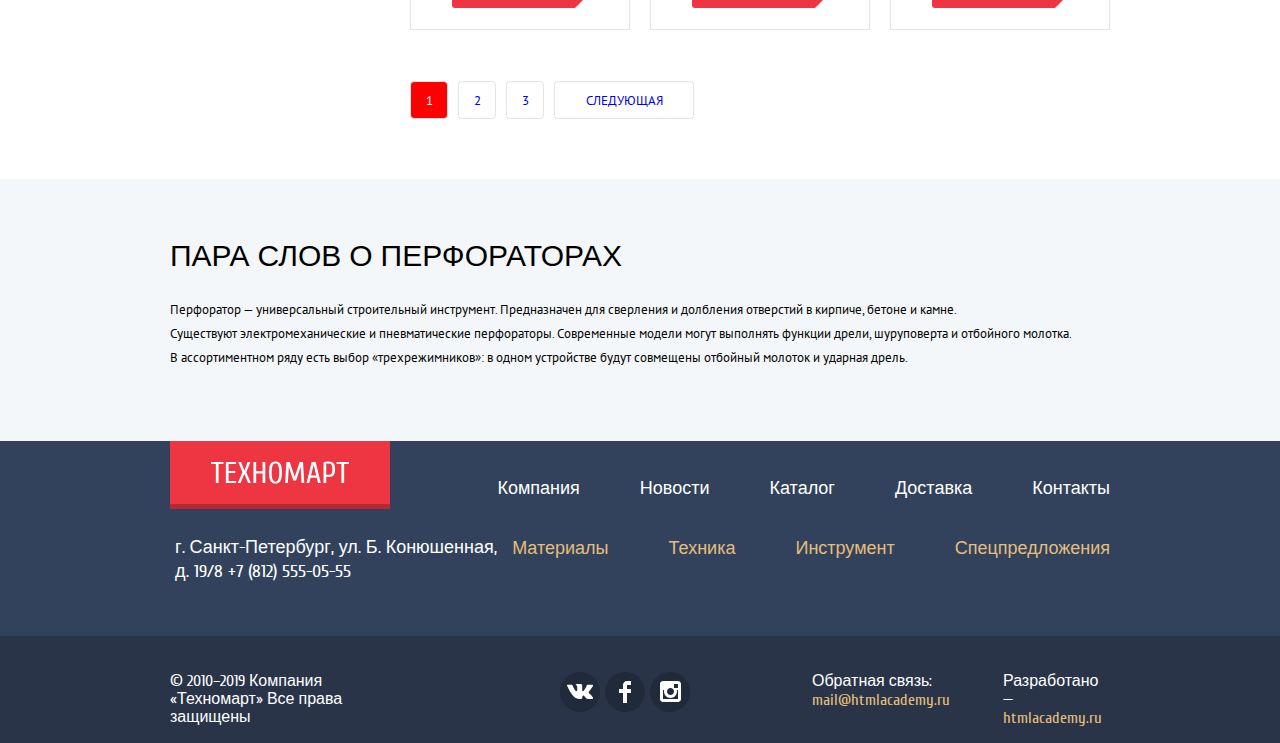
==== commit 38239a21: "исправил критерий Д19. Добавил еще несколько атрибутов aria-label" ====
--- a/catalog.html
+++ b/catalog.html
@@ -158,9 +158,11 @@
               </div>
 
               <div class="price-controls">
-                <label class="min-price"><input name="min-price" type="number" value="0" min="0" max="30000" aria-label="введите минимальную цену"></label>
+                <label class="min-price"><input name="min-price" type="number" value="0" min="0" max="30000"
+                    aria-label="введите минимальную цену"></label>
                 <span>—</span>
-                <label class="max-price"><input name="max-price" type="number" value="30000" max="30000" aria-label="введите масимальную цену"></label>
+                <label class="max-price"><input name="max-price" type="number" value="30000" max="30000"
+                    aria-label="введите масимальную цену"></label>
               </div>
             </div>
             <hr class="line">
@@ -212,26 +214,27 @@
             <ul class="sorting__list">
               <li><a href="#" class="by-list by-list-active">По цене</a></li>
               <li><a href="" class="by-list">По типу</a></li>
-              <li><a href="" class="by-list">По функционалу</a></li>   
-                        
-              </ul>
-              <a href="" class="sort-list sort-list-active" aria-label="сортировать с начала алфавита / начиная с максимальных цен">
-                <svg version="1.1" xmlns="http://www.w3.org/2000/svg" xmlns:xlink="http://www.w3.org/1999/xlink"
-                  x="0px" y="0px" width="11px" height="10px" viewBox="0 0 11 10" enable-background="new 0 0 11 10"
-                  xml:space="preserve">
-                  <polygon points="5.5,0 0,10 11,10 " />
-                </svg>
-              </a>
-              <a href="" class="sort-list" aria-label="сортировать с конца алфавита / начиная с минимальных цен">
-                <svg version="1.1" xmlns="http://www.w3.org/2000/svg" xmlns:xlink="http://www.w3.org/1999/xlink"
-                  x="0px" y="0px" width="11px" height="10px" viewBox="0 0 11 10" enable-background="new 0 0 11 10"
-                  xml:space="preserve">
-                  <polyline points="5.5,10 0,0 11,0 " />
-                </svg>
-              </a>      
+              <li><a href="" class="by-list">По функционалу</a></li>
+
+            </ul>
+            <a href="" class="sort-list sort-list-active"
+              aria-label="сортировать с начала алфавита / начиная с максимальных цен">
+              <svg version="1.1" xmlns="http://www.w3.org/2000/svg" xmlns:xlink="http://www.w3.org/1999/xlink" x="0px"
+                y="0px" width="11px" height="10px" viewBox="0 0 11 10" enable-background="new 0 0 11 10"
+                xml:space="preserve">
+                <polygon points="5.5,0 0,10 11,10 " />
+              </svg>
+            </a>
+            <a href="" class="sort-list" aria-label="сортировать с конца алфавита / начиная с минимальных цен">
+              <svg version="1.1" xmlns="http://www.w3.org/2000/svg" xmlns:xlink="http://www.w3.org/1999/xlink" x="0px"
+                y="0px" width="11px" height="10px" viewBox="0 0 11 10" enable-background="new 0 0 11 10"
+                xml:space="preserve">
+                <polyline points="5.5,10 0,0 11,0 " />
+              </svg>
+            </a>
           </div>
           <section class="items">
-            <ul class="items__list">
+            <ul class="items__list three-in-row">
               <li class="items__list-item">
                 <div class="items__list-item-actions">
                   <a href="buy.html" class="buy">Купить</a>
@@ -373,7 +376,7 @@
                 </span>
                 <a href="buy.html" class="item-button">12500 Р.</a>
               </li>
-              
+
             </ul>
           </section>
           <div>
@@ -440,9 +443,12 @@
         </div>
         <div class="social">
           <ul class="social__list">
-            <li><a href=""><img src="img/vk-icon.svg" alt="vk" width="26" height="15" aria-label="ссылка на аккаунт Вконтакте"></a></li>
-            <li><a href=""><img src="img/fb-icon.svg" alt="facebook" width="12" height="22" aria-label="ссылка на аккаунт Фейсбука"></a></li>
-            <li><a href=""><img src="img/insta-icon.svg" alt="instagramm" width="21" height="21" aria-label="ссылка на аккаунт Инстаграмм"></a></li>
+            <li><a href=""><img src="img/vk-icon.svg" alt="vk" width="26" height="15"
+                  aria-label="ссылка на аккаунт Вконтакте"></a></li>
+            <li><a href=""><img src="img/fb-icon.svg" alt="facebook" width="12" height="22"
+                  aria-label="ссылка на аккаунт Фейсбука"></a></li>
+            <li><a href=""><img src="img/insta-icon.svg" alt="instagramm" width="21" height="21"
+                  aria-label="ссылка на аккаунт Инстаграмм"></a></li>
           </ul>
         </div>
         <div class="developed">
@@ -451,7 +457,7 @@
             <p><a href="" class="wheat">mail@htmlacademy.ru</a></p>
           </div>
           <div>
-            <p>Разработано -</p>
+            <p>Разработано —</p>
             <p><a href="https://htmlacademy.ru/intensive/htmlcss" class="wheat">htmlacademy.ru</a></p>
           </div>
         </div>
--- a/css/minimizedStyle.css
+++ b/css/minimizedStyle.css
@@ -1 +1 @@
-@keyframes bounce{0%{transform:translateY(-2000px)}70%{transform:translateY(30px)}90%{transform:translateY(-10px)}to{transform:translateY(0)}}@keyframes shake{0%,to{transform:translateX(0)}10%,30%,50%,70%,90%{transform:translateX(-10px)}20%,40%,60%,80%{transform:translateX(10px)}}@font-face{font-family:'Cuprum';font-style:normal;font-weight:400;src:url(../fonts/cuprum-v11-latin-regular.eot);src:local('Cuprum Regular'),local('Cuprum-Regular'),url(../fonts/cuprum-v11-latin-regular.eot?#iefix) format('embedded-opentype'),url(../fonts/cuprum-v11-latin-regular.woff2) format('woff2'),url(../fonts/cuprum-v11-latin-regular.woff) format('woff'),url(../fonts/cuprum-v11-latin-regular.ttf) format('truetype'),url(../fonts/cuprum-v11-latin-regular.svg#Cuprum) format('svg')}@font-face{font-family:'Cuprum';font-style:italic;font-weight:400;src:url(../fonts/cuprum-v11-latin-italic.eot);src:local('Cuprum Italic'),local('Cuprum-Italic'),url(../fonts/cuprum-v11-latin-italic.eot?#iefix) format('embedded-opentype'),url(../fonts/cuprum-v11-latin-italic.woff2) format('woff2'),url(../fonts/cuprum-v11-latin-italic.woff) format('woff'),url(../fonts/cuprum-v11-latin-italic.ttf) format('truetype'),url(../fonts/cuprum-v11-latin-italic.svg#Cuprum) format('svg')}@font-face{font-family:'Cuprum';font-style:normal;font-weight:700;src:url(../fonts/cuprum-v11-latin-700.eot);src:local('Cuprum Bold'),local('Cuprum-Bold'),url(../fonts/cuprum-v11-latin-700.eot?#iefix) format('embedded-opentype'),url(../fonts/cuprum-v11-latin-700.woff2) format('woff2'),url(../fonts/cuprum-v11-latin-700.woff) format('woff'),url(../fonts/cuprum-v11-latin-700.ttf) format('truetype'),url(../fonts/cuprum-v11-latin-700.svg#Cuprum) format('svg')}@font-face{font-family:'PT Sans';font-style:normal;font-weight:400;src:url(../fonts/pt-sans-v11-latin-regular.eot);src:local('PT Sans'),local('PTSans-Regular'),url(../fonts/pt-sans-v11-latin-regular.eot?#iefix) format('embedded-opentype'),url(../fonts/pt-sans-v11-latin-regular.woff2) format('woff2'),url(../fonts/pt-sans-v11-latin-regular.woff) format('woff'),url(../fonts/pt-sans-v11-latin-regular.ttf) format('truetype'),url(../fonts/pt-sans-v11-latin-regular.svg#PTSans) format('svg')}@font-face{font-family:'PT Sans';font-style:normal;font-weight:700;src:url(../fonts/pt-sans-v11-latin-700.eot);src:local('PT Sans Bold'),local('PTSans-Bold'),url(../fonts/pt-sans-v11-latin-700.eot?#iefix) format('embedded-opentype'),url(../fonts/pt-sans-v11-latin-700.woff2) format('woff2'),url(../fonts/pt-sans-v11-latin-700.woff) format('woff'),url(../fonts/pt-sans-v11-latin-700.ttf) format('truetype'),url(../fonts/pt-sans-v11-latin-700.svg#PTSans) format('svg')}html{box-sizing:border-box}*,::after,::before{box-sizing:inherit}img{max-width:100%}body{margin:0;padding:0;background-color:#fff;font-family:'Cuprum','Tahoma',sans-serif;font-weight:400;font-stretch:normal;letter-spacing:normal;text-align:left;font-size:18px}.visually-hidden{position:absolute;clip:rect(0 0 0 0);width:1px;height:1px;margin:-1px;font-size:0}a{text-decoration:none}.wrapper{width:940px;margin:0 auto}.site-navigation{display:flex;justify-content:space-between;align-items:center;flex-wrap:wrap;width:940px;font-size:0;line-height:1px;background-color:#32425c;padding:0 20px;text-align:center;box-shadow:inset 0 -5px 0 0 #293449;margin:0 0 60px}.site-navigation a{font-size:17px;display:inline-block;vertical-align:middle;margin:0;color:#fff;padding:28px 30px 31px}.site-navigation a:hover{background-color:#293449}.site-navigation a:active{background-color:#1d2739;color:rgba(255,255,255,.5)}.main-header{background-color:#f4f7f9;overflow:hidden}.main-header__up{background-color:#293449;height:42px;margin-bottom:46px}.main-header__up .container{display:flex;justify-content:space-between;align-items:center}.main-header__up a{color:#fff;font-size:17px;line-height:1.06}.main-header__up-actions{display:flex}.basket,.bookmarks,.order{position:relative;width:150px;height:42px;line-height:1;font-weight:400;font-style:normal;text-align:left;white-space:nowrap}.bookmarks{padding:12px 27px 13px 44px}.order{background-color:#63a63e;padding:12px 22px 12px 20px}.basket{padding:12px 25px 13px 50px}.basket-active{background-color:#ee3643}.order:hover{background-color:#5fbb2d}.order:active{background-color:#518534}.icon{position:absolute}.main-header__up .icon{fill:#fff;opacity:.3}.search input[type=text]:focus+.icon{fill:#ee3643;opacity:1}.bookmarks .icon,.search-label svg{top:12px;left:17px}.basket .icon{top:12px;left:18px}.search{position:relative;height:42px;margin-right:auto;flex-grow:1}.search-label svg{position:absolute;z-index:20;width:20px;height:20px;cursor:pointer}.search input[type=text]{border:0;background-color:#293449;width:100%;padding:11px 10px 10px 49px;cursor:pointer;color:#fff}.search input[type=text]::placeholder{color:#fff;font-size:17px;line-height:1.06}.basket:hover,.bookmarks:hover,.search:hover input[type=text]{background-color:#212a3a}.search input[type=text]:focus{background-color:#fff;color:#000}.search input[type=text]:focus::placeholder{color:#000}.basket:hover .icon,.bookmarks:hover .icon,.items__list-item-actions .buy:hover svg,.search:hover .icon{opacity:1}.basket:active .icon,.bookmarks:active .icon{opacity:.3}.basket:active,.bookmarks:active{background-color:#161d29}.main-header__up-logo{width:220px;height:42px;background-color:#ee3643;box-shadow:0 5px 0 0 #b52933;display:inline-block;vertical-align:middle;padding:13px 55px 15px 56px}.main-header__up-logo:hover{background-color:#ca2c37}.main-header__up-logo:active{background-color:#ba2732}.main-header__down .container{display:flex;margin-bottom:39px}.main-header__down{margin-bottom:59px}.main-header__down ul{list-style:none}.main-header__down-info{color:#ee3643;font-size:16px;width:196px;min-height:60px;line-height:23px;font-style:italic;margin-top:3px;margin-left:52px;margin-right:71px}.nowrap{white-space:nowrap}.main-header__down-phone-number{position:relative;padding:10px 46px 10px 72px;border:3px solid #fff;width:270px;height:45px;margin-bottom:5px}.main-header__down-phone-number a{color:#ee3643;font-size:21px;line-height:1}.main-header__down-phone-number::before{content:"";position:absolute;top:13x;left:15px;width:19px;height:19px;background:url(../img/icon-phone.svg) no-repeat}.address{display:inline-block;vertical-align:middle;font-size:14px;line-height:24px;text-align:center;color:#32425c;width:270px;margin-left:2px}.main-header__down-user{display:flex}.login,.register{background-color:#fff;font-size:21px;line-height:21px;color:#000}.register{position:relative}.login{position:relative;width:121px;height:45px;margin-left:69px;margin-right:10px;padding:12px 27px 12px 48px}.register{width:150px;height:45px;padding:12px 25px}.login .icon{left:14px;top:14px;width:20px;height:17px;fill:#c5c5c5}.login:hover,.register:hover{color:#ee3643}.login:active,.profile:active span,.register:active{color:rgba(0,0,0,.3)}.login:hover svg{fill:#32425c}.login:active svg{fill:rgba(0,0,0,.3)}.button,.button-show{text-transform:uppercase;min-height:38px}.button{display:inline-block;vertical-align:middle;background-color:#ee3643;border:0;color:#fff;text-align:center;font-size:14px;line-height:1;padding:13px 11px 11px;border-radius:4px}.button:hover{background-color:#ca2c37}.button:active{background-color:#ba2732}.button-show{width:140px;font-size:13px;border:solid 1px #e5e5e5;background-color:#fff;margin-top:58px;border-radius:3px;cursor:pointer}.button-close{position:absolute;top:9px;right:9px;width:21px;height:21px;border:0;background-color:transparent;background-image:url(../img/form-close.png);cursor:pointer}.index-columns{display:flex;justify-content:space-between;margin-bottom:86px}.index-columns h2{font-size:30px;line-height:30px;margin:0 0 25px;font-weight:400;font-stretch:normal;font-style:normal;letter-spacing:normal;text-transform:uppercase}.index-columns p{font-family:'PT Sans','Arial',sans-serif;font-size:13px;line-height:1.85;margin:0}.about{width:528px;min-height:362px}.about>p:first-of-type{margin-bottom:25px}.about>p:nth-of-type(2){max-width:386px}.contacts{width:300px;min-height:367px}.contacts>p:first-of-type{margin-bottom:30px;max-width:179px}.map-back{position:relative;padding:0;margin:0 0 40px}.feedback-button{margin-top:33px}.about ul{list-style:none;font-weight:700;font-size:18px}.about__list-info{margin-bottom:37px;padding-left:36px}.about__list-info li{position:relative;font-weight:400;font-stretch:normal;font-style:normal;line-height:1.11;letter-spacing:normal;text-align:left;margin-bottom:22px}.about__list-info li::before{content:'';position:absolute;left:-36px;top:8px;display:block;width:25px;height:2px;background-color:#ee3643}.popular-brands__list{margin-block-start:0;margin-block-end:0;list-style:none;display:flex;justify-content:space-between;flex-wrap:wrap;margin-bottom:60px}.popular-brands__list a{width:220px;height:145px;border:solid 1px #eaeaea;background-color:#fff;margin-bottom:20px;display:flex;justify-content:center;align-items:center}.popular-brands__list a:hover{box-shadow:0 10px 25px 0 rgba(41,52,73,.5)}.popular-brands__list a:active{opacity:.3;box-shadow:0 4px 10px 0 rgba(41,52,73,.5)}.service{background-color:#f4f7f9;padding-top:68px;margin-bottom:82px}.service .container{display:flex;justify-content:space-between;align-items:flex-start}.service h3,.service h4{text-transform:uppercase;font-weight:400}.service h3{font-size:30px;line-height:1;letter-spacing:normal;margin:0}.service p,.service-description{font-family:'PT Sans','Arial',sans-serif;font-size:13px;font-weight:400;line-height:1.85}.service-description{line-height:24px;max-width:398px;margin:25px 0 68px}.service-buttons{display:flex;flex-direction:column;margin-right:80px;position:relative}.service-buttons::after{position:absolute;content:"";z-index:70;top:-45px;left:230px;width:15px;height:284px;background-image:url(../img/shadow.png);background-repeat:no-repeat;background-position:0 0}.credit,.delivery,.guarantee{display:block;background-image:url(../img/delivery.png);background-repeat:no-repeat;background-position:100% 25px;flex-grow:1;min-height:283px}.service h4{font-size:36px;line-height:1.43;color:#32425c;margin:-8px 0 0}.delivery p{max-width:275px;margin-top:16px}.credit,.guarantee{display:none;background-image:url(../img/guarantee.png)}.credit p,.guarantee p{max-width:377px;margin-top:16px}.credit{background-image:url(../img/credit.png)}.credit p{max-width:279px}.credit .button{width:195px}.service__back{width:240px;height:61px;background-color:#32425c;color:#fff;border:0;padding-left:22px;font-size:21px;font-weight:700;font-stretch:normal;font-style:normal;line-height:1.43;letter-spacing:normal;text-align:left;box-shadow:0 1px 0 0 #293449,inset 0 1px 0 0 #405069;cursor:pointer}.service__active{background-color:#fff;color:#32425c;box-shadow:0 1px 0 0 #fff,inset 0 1px 0 0 #fff}.service__back:not(.service__active){border-top:1px solid #405069;border-bottom:1px solid #293449}.service__back:not(.service__active):hover{background-color:#293449}.offers{display:flex;justify-content:space-between;font-size:14px;margin-top:59px;margin-bottom:33px;color:#fff}.offers__column{display:flex;flex-direction:column;flex-wrap:wrap}.offers__column:first-of-type{flex-direction:row;flex-wrap:wrap;width:620px;justify-content:space-between}.offers__category{width:300px;height:123px;margin-bottom:20px;padding:21px 23px}.offers h2{font-size:24px;margin:0 0 15px}.offers__category-button{display:block;width:135px;background-color:rgba(0,0,0,.1);text-transform:uppercase;text-align:center;padding:12px 0 10px 5px;color:#fff;border-radius:3px}.offers__category-button:hover{background-color:rgba(0,0,0,.2)}.offers__category-button:active{background-color:rgba(0,0,0,.3)}.offers__category-carousel{position:relative;background-color:#685c53;background-repeat:no-repeat;width:620px;height:266px;margin-bottom:20px;color:#fff;font-size:18px;padding-left:25px}.start{background-image:url(../img/carousel-1.png)}.end{background-image:url(../img/carousel-2.jpg)}.dot-1,.dot-2{position:absolute;display:block;width:8px;height:8px;background-color:#fff;border:2px solid #fff;border-radius:50%;bottom:36px;left:295px;z-index:20;cursor:pointer}.dot-2{left:317px}.dot-active{background-color:#ee3643}.offers__category-carousel .arrow-left,.offers__category-carousel .arrow-right{position:absolute;display:block;background-image:url(../img/icon-left.png);width:22px;height:40px;top:114px;left:24px;z-index:20;cursor:pointer}.offers__category-carousel .arrow-right{background-image:url(../img/icon-right.png);left:577px}.offers__category-carousel .arrow-left:focus,.offers__category-carousel .arrow-right:focus,.offers__category-carousel .dot-1:focus,.offers__category-carousel .dot-2:focus{outline:2px solid #add8e6}.offers__category-carousel h2{font-size:36px;margin:20px 0 2px;text-transform:uppercase}.offers__category-carousel-description{margin:0;padding:0}.offers__category-carousel .button{width:195px;margin-top:122px}.offers .new::after{position:absolute;top:0;right:0;width:60px;height:59px;content:"";z-index:20;background:url(../img/new-flag.png) no-repeat 0 0}.offers__category:nth-of-type(1){position:relative;background-color:#ffbf47;background-image:url(../img/icon-1.svg);background-repeat:no-repeat;background-position:213px 31px}.offers__category:nth-of-type(2){background-color:#3bbce3;background-image:url(../img/icon-2.svg);background-repeat:no-repeat;background-position:197px 33px}.offers__column:nth-of-type(2) .offers__category:nth-of-type(1){background-color:#dc91d8;background-image:url(../img/icon-3.svg);background-repeat:no-repeat;background-position:191px 31px}.offers__column:nth-of-type(2) .offers__category:nth-of-type(2),.offers__column:nth-of-type(2) .offers__category:nth-of-type(3){background-color:#8ed78f;width:300px;height:123px;margin-bottom:20px;padding:21px 23px;background-image:url(../img/icon-4.svg);background-repeat:no-repeat;background-position:196px 26px}.offers__column:nth-of-type(2) .offers__category:nth-of-type(3){background-color:#ffbf47;background-image:url(../img/icon-5.svg);background-position:191px 32px}.popular-brands,.popular-goods{display:flex;justify-content:space-between;align-items:center;background-color:#f9f5f0;min-height:89px;padding-left:30px;padding-right:24px;margin-bottom:21px}.popular-brands h2,.popular-goods h2{font-size:30px;text-transform:uppercase;color:#32425c;font-weight:400;font-stretch:normal;font-style:normal;line-height:1;letter-spacing:normal;text-align:left}.popular-brands .button,.popular-goods .button{width:253px}.items{font-family:'PT Sans','Arial',sans-serif;font-size:17px;font-weight:700}.items__list{list-style:none;display:flex;flex-wrap:wrap;margin:0;padding:0}.items__list-item{position:relative;display:flex;flex-direction:column;align-items:center;border:1px solid #e5e5e5;width:220px;min-height:318px;margin-bottom:20px}.items__list-item:not(:nth-of-type(3n)){margin:0 20px 21px 0}.items__list-item img{order:-1;margin-bottom:9px}.items h3{font-size:18px;max-width:157px;margin:0 0 10px;text-align:center}.hidden{min-height:20px}.new-item::after{position:absolute;top:-1px;right:-1px;width:60px;height:60px;content:"";z-index:20;background:url(../img/new-flag.png) no-repeat 0 0}.items__list-item-actions{display:none;position:absolute;top:0;left:0;text-align:center;width:218px;height:164px;padding:40px 0;background-color:#fff;z-index:10}.items__list-item:hover{box-shadow:0 10px 25px 0 rgba(41,52,73,.5)}.container-bottom>p span,.items__list-item:hover .items__list-item-actions{display:block}.items__list-item-actions .buy{box-shadow:inset 0 -3px 0 0 #367315;border-bottom-color:#367315;color:#fff}.items__list-item-actions .bookmark,.items__list-item-actions .buy{position:relative;display:block;width:135px;height:38px;margin:0 auto 7px;background-color:#63a63e;border-radius:3px;font-size:14px;font-weight:400;font-family:'Cuprum','Tahoma',sans-serif;line-height:1.29;text-decoration:none;text-transform:uppercase}.items__list-item-actions .buy{padding:11px 45px 14px 49px}.items__list-item-actions .bookmark{padding:7px 0;color:#32425c;background:#fff;border:3px solid #63a63e;border-bottom-color:#63a63e;box-shadow:none}.items__list-item-actions .buy svg{fill:#fff;opacity:.3;position:absolute;top:11px;left:12px;width:15px;height:15px}.items__list-item-actions .buy:hover{background-color:#5fbb2d}.items__list-item-actions .buy:active{background-color:#518534;box-shadow:none}.items__list-item-actions .bookmark:hover{border:solid 3px #32425c}.items__list-item-actions .bookmark:active{opacity:.3;border:solid 3px #32425c}.linethrough{text-decoration:line-through;color:#999;min-height:20px}.item-button{position:relative;width:141px;height:38px;margin:8px 40px 21px 41px;padding:10px 30px 9px;color:#fff;background:#ee3643;border-radius:3px;text-align:center}.item-button:after{content:"";position:absolute;top:0;right:-20px;width:0;height:0;border:19px solid #fff;border-left-color:#ee3643}.about .button,.contacts .button{width:300px;min-height:38px}.about .button{width:220px;border-radius:4px}.footer-up{background-color:#32425c;color:#fff;font-size:18px;line-height:1.33;font-weight:400;font-style:normal;padding-bottom:34px}.footer-up .container-top{display:flex;flex-wrap:wrap;align-items:flex-end}.footer-up .container-bottom{display:flex;justify-content:space-between}.footer-up__logo{width:220px;height:68px;background-color:#ee3643;box-shadow:inset 0 -5px 0 0 rgba(0,0,0,.24);display:inline-block;vertical-align:middle;padding:20px 41px 25px}.footer-up__logo:hover{background-color:#ca2c37}.footer-up__logo:active{background-color:#ba2732}.footer-down{color:#fff;font-size:16px;background-color:#293449;min-height:107px;padding-top:39px}.footer-nav{list-style:none;padding:8px 0;margin:0 0 0 auto;display:flex;flex-wrap:wrap;justify-content:space-around}.footer-nav a{color:#fff}.footer-nav .wheat{color:#e4be7b}.developed .wheat:hover,.footer-nav a:hover{text-decoration:underline}.footer-nav a:active{text-decoration:none;opacity:.5}.container-bottom>p{margin:27px 0 18px 5px;max-width:325px;min-height:40px}.container-bottom .footer-nav{margin:20px 0 0}.footer-nav li:not(:first-child){margin-left:60px}.footer-down .container{display:flex;justify-content:space-between;flex-wrap:wrap}.copyright{max-width:228px}.social{margin-left:36px}.social__list{display:flex;justify-content:space-around;list-style:none;margin:0;padding-left:0}.social__list a{display:flex;justify-content:center;align-items:center;width:40px;height:40px;background-color:#212a3a;border-radius:40px;margin-right:5px}.social__list a:active,.social__list a:hover{background-color:#ee3643}.developed{display:flex;justify-content:space-between}.developed div:not(:last-child){margin-right:53px}.developed p{margin:0}.wheat{line-height:1.333;color:#e4be7b}.developed .wheat:active{text-decoration:none;color:#ee3643}.modal{position:fixed;background-color:#fff;box-shadow:0 30px 50px rgba(0,0,0,.7)}.modal-feedback,.modal-map{top:10vh;left:50vw;display:none;z-index:1000}.modal-feedback{margin-left:-310px;font-weight:700;width:620px;min-height:430px;border-top:7px solid #ee3643}.modal-map{margin-left:-470px;width:940px;height:446.2px}.contacts iframe{z-index:2;border:0}.map-link{position:absolute;top:0;left:0;z-index:1;margin:0}.contacts iframe,.modal-feedback-form{position:relative}.modal-body{display:flex;flex-wrap:wrap;justify-content:space-between;padding:74px 80px 37px}.modal-feedback label{display:block;cursor:pointer;margin:0 0 15px}.modal-feedback input,.modal-feedback textarea{outline:0;border:solid 2px #dee3e4;border-radius:3px;background-color:#fff;font-family:'PT Sans','Arial',sans-serif}.modal-feedback input{width:220px;font-size:13px;line-height:1;margin-bottom:22px;padding:9px 15px 8px}.modal-feedback textarea{padding:13px 16px;width:460px;height:114px;resize:vertical}.modal-feedback input:hover,.modal-feedback textarea:hover{border:solid 2px #b5b5b5}.modal-feedback input:focus,.modal-feedback textarea:focus{border:solid 2px #ee3643}.modal-feedback-form span{display:inline-block;vertical-align:middle;margin-bottom:13px}.modal-feedback input::placeholder,.modal-feedback textarea::placeholder{font-size:13px;font-family:'PT Sans','Arial',sans-serif}.modal-feedback .button{width:460px;min-height:38px}.modal-basket{display:none;top:10vh;left:50vw;margin-left:-310px;width:620px;height:282px;background-color:#fff;background-image:url(../img/modal-check.svg);background-repeat:no-repeat;background-position:87px 81px;border-top:7px solid #ee3643;z-index:1000}.modal-basket div:first-of-type{padding:68px 125px 68px 179px}.modal-basket h3{font-size:27px;text-align:center}.modal-basket .button{width:200px;min-height:38px}.modal-basket .button:nth-child(2){background-color:#fff;color:#000;margin-left:20px}.modal-show{display:block;animation:bounce .6s}.modal-error{animation:shake .6s}.button-back{background-color:#f4f4f4;width:100%;padding:37px 80px;text-align:center}.user-menu a{text-decoration:underline;font-size:16px;line-height:1.13;color:#32425c}.logged{position:relative;background-color:#fff;width:299px;min-height:45px;display:inline-block;vertical-align:middle;margin-left:51px;padding:12px 65px 12px 47px}.logged a{font-size:21px;line-height:1;color:#000;text-decoration:none}.logged .icon{fill:#c5c5c5}.profile .icon{top:13px;left:13px}.logout .icon{top:14px;right:10px}.logout:hover .icon,.profile:hover .icon{fill:#32425c}.logout:active .icon,.profile:active .icon{fill:rgba(0,0,0,.3)}.logout:focus .icon{outline:2px solid #add8e6}.information{margin-top:6px;padding-left:69px}.cabinet:hover,.my-orders:hover{color:#ee3643}.cabinet:active,.my-orders:active{color:rgba(50,66,92,.3)}.point{display:inline-block;vertical-align:middle;border-radius:50%;margin-left:10px;width:4px;height:5px;background-color:#32425c}.cabinet{padding-left:9px}.breadcrumbs{list-style:none;font-family:'PT Sans','Arial',sans-serif;font-size:13px;text-transform:uppercase;padding:0;margin:22px 0 20px;display:flex}.breadcrumbs-home{width:14px;height:12px;background-image:url(../img/icon-home.svg);background-repeat:no-repeat}.breadcrumbs li{position:relative;margin-right:40px}.breadcrumbs li:not(:last-of-type)::after{position:absolute;content:"";width:8px;height:12px;top:-1px;background-image:url(../img/icon-right-small.png)}.breadcrumbs li:first-child::after{left:29px}.breadcrumbs li:nth-child(2)::after{left:68px}.breadcrumbs li:nth-child(3)::after{left:96px}.filters,.page-title{text-transform:uppercase}.page-title{font-size:30px;line-height:1;margin:0;letter-spacing:normal;text-align:left;color:#32425c;font-weight:400}.filters{font-family:'PT Sans','Arial',sans-serif;font-size:17px;width:220px;display:flex;flex-direction:column}.filters__range{margin-bottom:25px}.range-controls{position:relative;width:220px;height:80px;margin-bottom:9px;padding-top:39px;padding-right:20px;padding-left:20px;background-color:#f7f3ec;border-radius:3px}.range-controls .scale{height:2px;background:#d7dcde}.range-controls .bar{width:70%;height:2px;background:#00ca74}.range-controls .toggle{width:20px;height:20px;padding:0;border:8px solid #fff;background-color:#ababab;border-radius:50%;box-shadow:0 2px 1px 0 #cfcfcf;position:absolute;top:31px;left:0;cursor:pointer}.range-controls .toggle-min{left:20px}.range-controls .toggle-max{left:140px}.price-controls{display:flex;justify-content:space-between;align-items:center}.price-controls input{font-size:17px;text-align:center;color:#283136;width:95px;height:38px;padding:6px 2px 10px 6px;background-color:#f7f3ec;border:0;border-radius:3px}.price-controls input[type=number]::-webkit-inner-spin-button,.price-controls input[type=number]::-webkit-outer-spin-button{-webkit-appearance:none;margin:0}.price-controls input[type=number]{-moz-appearance:textfield}.container-right{width:700px;min-height:1202px}.filters h3,.filters__filter{text-transform:uppercase;line-height:1}.filters__filter{height:38px;background-color:#f7f3ec;font-size:13px;padding:12px 19px;margin-bottom:18px}.filters h2,.filters h3,.filters p{margin:0}.filters h3{display:block;font-size:17px;font-weight:700;margin-bottom:21px}.filters .line{width:100%;border:1px solid #e5e5e5;border-bottom:0;margin:0 0 23px}.filters__brand,.filters__supply{font-size:15px}.filters__brand ul,.filters__supply ul{margin:0;padding:0;list-style:none}.filters__brand li,.filters__supply li{position:relative;margin-bottom:23px;padding-left:35px}.filters__brand label,.filters__supply label{cursor:pointer}.filters__supply h3{letter-spacing:.17px}.filters__brand input[type=checkbox],.filters__supply input[type=radio]{position:absolute;clip:rect(0 0 0 0);width:1px;height:1px;margin:-1px;font-size:0}.filters__brand input[type=checkbox]~label::before{content:"";position:absolute;left:0;top:-4px;width:23px;height:23px;border:2px solid #c5c5c5;border-radius:3px;cursor:pointer}.filters__brand input[type=checkbox]:checked~label::before{content:"";border:0;width:27px;height:23px;background:url(../img/checkbox-on.png) left center no-repeat}.filters__brand input[type=checkbox]~label:hover::before,.filters__supply input[type=radio]~label:hover::before{border-color:#b5b5b5}.filters__brand input[type=checkbox]:disabled~label::before,.filters__supply input[type=radio]:disabled~label::before{opacity:.3}.filters__brand input[type=checkbox]:checked~label:hover::before,.filters__supply input[type=radio]:checked~label:hover::before{border-color:#b5b5b5}.filters__brand input[type=checkbox]:focus~label::before,.filters__supply input[type=radio]:focus~label::before{outline:2px solid #add8e6}.filters__brand input[type=checkbox]:checked:disabled~label::before,.filters__supply input[type=radio]:checked:disabled~label::before{opacity:.3}.filters__supply input[type=radio]~label::before{content:"";position:absolute;top:-4px;left:0;width:25px;height:25px;border:4px solid #c5c5c5;border-radius:50%;cursor:pointer}.filters__supply input[type=radio]:checked~label::before{content:"";border:0;width:25px;height:25px;background:url(../img/radio-on.svg) left center no-repeat}.sorting{position:relative;font-family:'PT Sans','Arial',sans-serif;min-height:38px;font-size:13px;text-transform:uppercase;background-color:#f7f3ec;display:flex;padding:10px 106px 10px 19px;margin-bottom:21px;line-height:1.38}.sorting__list{margin:0 0 0 139px;padding:0;list-style:none;display:flex;justify-content:space-between;flex-wrap:wrap;width:434px}.sort-list{position:absolute;top:11px}.sort-list:first-of-type{right:49px}.sort-list:last-of-type{right:17px}.sort-list:not(.sort-list-active){opacity:.2}.sort-list:hover{opacity:1}.sort-list-active{fill:#ee3643}.by-list:not(.by-list-active){border-bottom:1px dashed #ee3643;color:rgba(0,0,0,.3)}.by-list-active{color:red}.by-list:hover{color:#000;border-bottom:1px solid #ee3643}.drill-header{background-color:#f2f6f8;padding-left:28px;padding-top:30px;padding-bottom:30px;margin-bottom:20px;font-weight:400;font-style:normal}.pagination{font-family:'PT Sans','Arial',sans-serif;font-size:13px;text-transform:uppercase;list-style:none;display:flex;margin:31px 0 60px;padding:0}.pagination a{display:inline-block;vertical-align:middle;width:38px;height:38px;border-radius:4px;margin-right:10px;padding:12px 14px 15px 15px;border:solid 1px #e5e5e5;background-color:#fff}.pagination a:hover{border:solid 1px #bdc6ca}.pagination a:active{border:solid 1px #ee3643}.pagination a.following{width:140px;text-align:center}.pagination .active-page{background-color:red;color:#fff}.catalog-columns{display:flex;justify-content:space-between}.catalog-about{font-family:'PT Sans','Arial',sans-serif;font-size:13px;line-height:1.85;background-color:#f4f7f9;padding:50px 0 58px}.catalog-about h2{font-size:30px;margin:0;padding:0;font-family:'Cuprum','Tahoma',sans-serif;font-weight:400;text-transform:uppercase}.catalog-about p{max-width:911px}+@keyframes bounce{0%{transform:translateY(-2000px)}70%{transform:translateY(30px)}90%{transform:translateY(-10px)}to{transform:translateY(0)}}@keyframes shake{0%,to{transform:translateX(0)}10%,30%,50%,70%,90%{transform:translateX(-10px)}20%,40%,60%,80%{transform:translateX(10px)}}@font-face{font-family:'Cuprum';font-style:normal;font-weight:400;src:url(../fonts/cuprum-v11-latin-regular.eot);src:local('Cuprum Regular'),local('Cuprum-Regular'),url(../fonts/cuprum-v11-latin-regular.eot?#iefix) format('embedded-opentype'),url(../fonts/cuprum-v11-latin-regular.woff2) format('woff2'),url(../fonts/cuprum-v11-latin-regular.woff) format('woff'),url(../fonts/cuprum-v11-latin-regular.ttf) format('truetype'),url(../fonts/cuprum-v11-latin-regular.svg#Cuprum) format('svg')}@font-face{font-family:'Cuprum';font-style:italic;font-weight:400;src:url(../fonts/cuprum-v11-latin-italic.eot);src:local('Cuprum Italic'),local('Cuprum-Italic'),url(../fonts/cuprum-v11-latin-italic.eot?#iefix) format('embedded-opentype'),url(../fonts/cuprum-v11-latin-italic.woff2) format('woff2'),url(../fonts/cuprum-v11-latin-italic.woff) format('woff'),url(../fonts/cuprum-v11-latin-italic.ttf) format('truetype'),url(../fonts/cuprum-v11-latin-italic.svg#Cuprum) format('svg')}@font-face{font-family:'Cuprum';font-style:normal;font-weight:700;src:url(../fonts/cuprum-v11-latin-700.eot);src:local('Cuprum Bold'),local('Cuprum-Bold'),url(../fonts/cuprum-v11-latin-700.eot?#iefix) format('embedded-opentype'),url(../fonts/cuprum-v11-latin-700.woff2) format('woff2'),url(../fonts/cuprum-v11-latin-700.woff) format('woff'),url(../fonts/cuprum-v11-latin-700.ttf) format('truetype'),url(../fonts/cuprum-v11-latin-700.svg#Cuprum) format('svg')}@font-face{font-family:'PT Sans';font-style:normal;font-weight:400;src:url(../fonts/pt-sans-v11-latin-regular.eot);src:local('PT Sans'),local('PTSans-Regular'),url(../fonts/pt-sans-v11-latin-regular.eot?#iefix) format('embedded-opentype'),url(../fonts/pt-sans-v11-latin-regular.woff2) format('woff2'),url(../fonts/pt-sans-v11-latin-regular.woff) format('woff'),url(../fonts/pt-sans-v11-latin-regular.ttf) format('truetype'),url(../fonts/pt-sans-v11-latin-regular.svg#PTSans) format('svg')}@font-face{font-family:'PT Sans';font-style:normal;font-weight:700;src:url(../fonts/pt-sans-v11-latin-700.eot);src:local('PT Sans Bold'),local('PTSans-Bold'),url(../fonts/pt-sans-v11-latin-700.eot?#iefix) format('embedded-opentype'),url(../fonts/pt-sans-v11-latin-700.woff2) format('woff2'),url(../fonts/pt-sans-v11-latin-700.woff) format('woff'),url(../fonts/pt-sans-v11-latin-700.ttf) format('truetype'),url(../fonts/pt-sans-v11-latin-700.svg#PTSans) format('svg')}html{box-sizing:border-box}*,::after,::before{box-sizing:inherit}img{max-width:100%}body{margin:0;padding:0;background-color:#fff;font-family:'Cuprum','Tahoma',sans-serif;font-weight:400;font-stretch:normal;letter-spacing:normal;text-align:left;font-size:18px}.visually-hidden{position:absolute;clip:rect(0 0 0 0);width:1px;height:1px;margin:-1px;font-size:0}a{text-decoration:none}.wrapper{width:940px;margin:0 auto}.site-navigation{display:flex;justify-content:space-between;align-items:center;flex-wrap:wrap;width:940px;font-size:0;line-height:1px;background-color:#32425c;padding:0 20px;text-align:center;box-shadow:inset 0 -5px 0 0 #293449;margin:0 0 60px}.site-navigation a{font-size:17px;display:inline-block;vertical-align:middle;margin:0;color:#fff;padding:28px 30px 31px}.site-navigation a:hover{background-color:#293449}.site-navigation a:active{background-color:#1d2739;color:rgba(255,255,255,.5)}.main-header{background-color:#f4f7f9;overflow:hidden}.main-header__up{background-color:#293449;height:42px;margin-bottom:46px}.main-header__up .container{display:flex;justify-content:space-between;align-items:center}.main-header__up a{color:#fff;font-size:17px;line-height:1.06}.main-header__up-actions{display:flex}.basket,.bookmarks,.order{position:relative;width:150px;height:42px;line-height:1;font-weight:400;font-style:normal;text-align:left;white-space:nowrap}.bookmarks{padding:12px 27px 13px 44px}.order{background-color:#63a63e;padding:12px 22px 12px 20px}.basket{padding:12px 25px 13px 50px}.basket-active{background-color:#ee3643}.order:hover{background-color:#5fbb2d}.order:active{background-color:#518534}.icon{position:absolute}.main-header__up .icon{fill:#fff;opacity:.3}.search input[type=text]:focus+.icon{fill:#ee3643;opacity:1}.bookmarks .icon,.search-label svg{top:12px;left:17px}.basket .icon{top:12px;left:18px}.search{position:relative;height:42px;margin-right:auto;flex-grow:1}.search-label svg{position:absolute;z-index:20;width:20px;height:20px;cursor:pointer}.search input[type=text]{border:0;background-color:#293449;width:100%;padding:11px 10px 10px 49px;cursor:pointer;color:#fff}.search input[type=text]::placeholder{color:#fff;font-size:17px;line-height:1.06}.basket:hover,.bookmarks:hover,.search:hover input[type=text]{background-color:#212a3a}.search input[type=text]:focus{background-color:#fff;color:#000}.search input[type=text]:focus::placeholder{color:#000}.basket:hover .icon,.bookmarks:hover .icon,.items__list-item-actions .buy:hover svg,.search:hover .icon{opacity:1}.basket:active .icon,.bookmarks:active .icon{opacity:.3}.basket:active,.bookmarks:active{background-color:#161d29}.main-header__up-logo{width:220px;height:42px;background-color:#ee3643;box-shadow:0 5px 0 0 #b52933;display:inline-block;vertical-align:middle;padding:13px 55px 15px 56px}.main-header__up-logo:hover{background-color:#ca2c37}.main-header__up-logo:active{background-color:#ba2732}.main-header__down .container{display:flex;margin-bottom:39px}.main-header__down{margin-bottom:59px}.main-header__down ul{list-style:none}.main-header__down-info{color:#ee3643;font-size:16px;width:196px;min-height:60px;line-height:23px;font-style:italic;margin-top:3px;margin-left:52px;margin-right:71px}.nowrap{white-space:nowrap}.main-header__down-phone-number{position:relative;padding:10px 46px 10px 72px;border:3px solid #fff;width:270px;height:45px;margin-bottom:5px}.main-header__down-phone-number a{color:#ee3643;font-size:21px;line-height:1}.main-header__down-phone-number::before{content:"";position:absolute;top:13x;left:15px;width:19px;height:19px;background:url(../img/icon-phone.svg) no-repeat}.address{display:inline-block;vertical-align:middle;font-size:14px;line-height:24px;text-align:center;color:#32425c;width:270px;margin-left:2px}.main-header__down-user{display:flex}.login,.register{background-color:#fff;font-size:21px;line-height:21px;color:#000}.register{position:relative}.login{position:relative;width:121px;height:45px;margin-left:69px;margin-right:10px;padding:12px 27px 12px 48px}.register{width:150px;height:45px;padding:12px 25px}.login .icon{left:14px;top:14px;width:20px;height:17px;fill:#c5c5c5}.login:hover,.register:hover{color:#ee3643}.login:active,.profile:active span,.register:active{color:rgba(0,0,0,.3)}.login:hover svg{fill:#32425c}.login:active svg{fill:rgba(0,0,0,.3)}.button,.button-show{text-transform:uppercase;min-height:38px}.button{display:inline-block;vertical-align:middle;background-color:#ee3643;border:0;color:#fff;text-align:center;font-size:14px;line-height:1;padding:13px 11px 11px;border-radius:4px}.button:hover{background-color:#ca2c37}.button:active{background-color:#ba2732}.button-show{width:140px;font-size:13px;border:solid 1px #e5e5e5;background-color:#fff;margin-top:58px;border-radius:3px;cursor:pointer}.button-close{position:absolute;top:9px;right:9px;width:21px;height:21px;border:0;background-color:transparent;background-image:url(../img/form-close.png);cursor:pointer}.index-columns{display:flex;justify-content:space-between;margin-bottom:86px}.index-columns h2{font-size:30px;line-height:30px;margin:0 0 25px;font-weight:400;font-stretch:normal;font-style:normal;letter-spacing:normal;text-transform:uppercase}.index-columns p{font-family:'PT Sans','Arial',sans-serif;font-size:13px;line-height:1.85;margin:0}.about{width:528px;min-height:362px}.about>p:first-of-type{margin-bottom:25px}.about>p:nth-of-type(2){max-width:386px}.contacts{width:300px;min-height:367px}.contacts>p:first-of-type{margin-bottom:30px;max-width:179px}.map-back{position:relative;padding:0;margin:0 0 40px}.feedback-button{margin-top:33px}.about ul{list-style:none;font-weight:700;font-size:18px}.about__list-info{margin-bottom:37px;padding-left:36px}.about__list-info li{position:relative;font-weight:400;font-stretch:normal;font-style:normal;line-height:1.11;letter-spacing:normal;text-align:left;margin-bottom:22px}.about__list-info li::before{content:'';position:absolute;left:-36px;top:8px;display:block;width:25px;height:2px;background-color:#ee3643}.popular-brands__list{margin-block-start:0;margin-block-end:0;list-style:none;display:flex;justify-content:space-between;flex-wrap:wrap;margin-bottom:60px}.popular-brands__list a{width:220px;height:145px;border:solid 1px #eaeaea;background-color:#fff;margin-bottom:20px;display:flex;justify-content:center;align-items:center}.popular-brands__list a:hover{box-shadow:0 10px 25px 0 rgba(41,52,73,.5)}.popular-brands__list a:active{opacity:.3;box-shadow:0 4px 10px 0 rgba(41,52,73,.5)}.service{background-color:#f4f7f9;padding-top:68px;margin-bottom:82px}.service .container{display:flex;justify-content:space-between;align-items:flex-start}.service h3,.service h4{text-transform:uppercase;font-weight:400}.service h3{font-size:30px;line-height:1;letter-spacing:normal;margin:0}.service p,.service-description{font-family:'PT Sans','Arial',sans-serif;font-size:13px;font-weight:400;line-height:1.85}.service-description{line-height:24px;max-width:398px;margin:25px 0 68px}.service-buttons{display:flex;flex-direction:column;margin-right:80px;position:relative}.service-buttons::after{position:absolute;content:"";z-index:70;top:-45px;left:230px;width:15px;height:284px;background-image:url(../img/shadow.png);background-repeat:no-repeat;background-position:0 0}.credit,.delivery,.guarantee{display:block;background-image:url(../img/delivery.png);background-repeat:no-repeat;background-position:100% 25px;flex-grow:1;min-height:283px}.service h4{font-size:36px;line-height:1.43;color:#32425c;margin:-8px 0 0}.delivery p{max-width:275px;margin-top:16px}.credit,.guarantee{display:none;background-image:url(../img/guarantee.png)}.credit p,.guarantee p{max-width:377px;margin-top:16px}.credit{background-image:url(../img/credit.png)}.credit p{max-width:279px}.credit .button{width:195px}.service__back{width:240px;height:61px;background-color:#32425c;color:#fff;border:0;padding-left:22px;font-size:21px;font-weight:700;font-stretch:normal;font-style:normal;line-height:1.43;letter-spacing:normal;text-align:left;box-shadow:0 1px 0 0 #293449,inset 0 1px 0 0 #405069;cursor:pointer}.service__active{background-color:#fff;color:#32425c;box-shadow:0 1px 0 0 #fff,inset 0 1px 0 0 #fff}.service__back:not(.service__active){border-top:1px solid #405069;border-bottom:1px solid #293449}.service__back:not(.service__active):hover{background-color:#293449}.offers{display:flex;justify-content:space-between;font-size:14px;margin-top:59px;margin-bottom:33px;color:#fff}.offers__column{display:flex;flex-direction:column;flex-wrap:wrap}.offers__column:first-of-type{flex-direction:row;flex-wrap:wrap;width:620px;justify-content:space-between}.offers__category{width:300px;height:123px;margin-bottom:20px;padding:21px 23px}.offers h2{font-size:24px;margin:0 0 15px}.offers__category-button{display:block;width:135px;background-color:rgba(0,0,0,.1);text-transform:uppercase;text-align:center;padding:12px 0 10px 5px;color:#fff;border-radius:3px}.offers__category-button:hover{background-color:rgba(0,0,0,.2)}.offers__category-button:active{background-color:rgba(0,0,0,.3)}.offers__category-carousel{position:relative;background-color:#685c53;background-repeat:no-repeat;width:620px;height:266px;margin-bottom:20px;color:#fff;font-size:18px;padding-left:25px}.start{background-image:url(../img/carousel-1.png)}.end{background-image:url(../img/carousel-2.jpg)}.dot-1,.dot-2{position:absolute;display:block;width:8px;height:8px;background-color:#fff;border:2px solid #fff;border-radius:50%;bottom:36px;left:295px;z-index:20;cursor:pointer}.dot-2{left:317px}.dot-active{background-color:#ee3643}.offers__category-carousel .arrow-left,.offers__category-carousel .arrow-right{background-color:transparent;border:0;position:absolute;display:block;background-image:url(../img/icon-left.png);width:22px;height:40px;top:114px;left:24px;z-index:20;cursor:pointer}.offers__category-carousel .arrow-right{background-image:url(../img/icon-right.png);left:577px}.offers__category-carousel .arrow-left:focus,.offers__category-carousel .arrow-right:focus,.offers__category-carousel .dot-1:focus,.offers__category-carousel .dot-2:focus{outline:2px solid #add8e6}.offers__category-carousel h2{font-size:36px;margin:20px 0 2px;text-transform:uppercase}.offers__category-carousel-description{margin:0;padding:0}.offers__category-carousel .button{width:195px;margin-top:122px}.offers .new::after{position:absolute;top:0;right:0;width:60px;height:59px;content:"";z-index:20;background:url(../img/new-flag.png) no-repeat 0 0}.offers__category:nth-of-type(1){position:relative;background-color:#ffbf47;background-image:url(../img/icon-1.svg);background-repeat:no-repeat;background-position:213px 31px}.offers__category:nth-of-type(2){background-color:#3bbce3;background-image:url(../img/icon-2.svg);background-repeat:no-repeat;background-position:197px 33px}.offers__column:nth-of-type(2) .offers__category:nth-of-type(1){background-color:#dc91d8;background-image:url(../img/icon-3.svg);background-repeat:no-repeat;background-position:191px 31px}.offers__column:nth-of-type(2) .offers__category:nth-of-type(2),.offers__column:nth-of-type(2) .offers__category:nth-of-type(3){background-color:#8ed78f;width:300px;height:123px;margin-bottom:20px;padding:21px 23px;background-image:url(../img/icon-4.svg);background-repeat:no-repeat;background-position:196px 26px}.offers__column:nth-of-type(2) .offers__category:nth-of-type(3){background-color:#ffbf47;background-image:url(../img/icon-5.svg);background-position:191px 32px}.popular-brands,.popular-goods{display:flex;justify-content:space-between;align-items:center;background-color:#f9f5f0;min-height:89px;padding-left:30px;padding-right:24px;margin-bottom:21px}.popular-brands h2,.popular-goods h2{font-size:30px;text-transform:uppercase;color:#32425c;font-weight:400;font-stretch:normal;font-style:normal;line-height:1;letter-spacing:normal;text-align:left}.popular-brands .button,.popular-goods .button{width:253px}.items{font-family:'PT Sans','Arial',sans-serif;font-size:17px;font-weight:700}.items__list{list-style:none;display:flex;flex-wrap:wrap;margin:0;padding:0}.items__list-item{position:relative;display:flex;flex-direction:column;align-items:center;border:1px solid #e5e5e5;width:220px;min-height:318px;margin:0 20px 20px 0}.items__list.four-in-row .items__list-item:nth-child(4n),.items__list.three-in-row .items__list-item:nth-child(3n){margin-right:0}.items__list-item img{order:-1;margin-bottom:9px}.items h3{font-size:18px;max-width:157px;margin:0 0 10px;text-align:center}.hidden{min-height:20px}.new-item::after{position:absolute;top:-1px;right:-1px;width:60px;height:60px;content:"";z-index:20;background:url(../img/new-flag.png) no-repeat 0 0}.items__list-item-actions{display:none;position:absolute;top:0;left:0;text-align:center;width:218px;height:164px;padding:40px 0;background-color:#fff;z-index:10}.items__list-item:hover{box-shadow:0 10px 25px 0 rgba(41,52,73,.5)}.container-bottom>p span,.items__list-item:hover .items__list-item-actions{display:block}.items__list-item-actions .buy{box-shadow:inset 0 -3px 0 0 #367315;border-bottom-color:#367315;color:#fff}.items__list-item-actions .bookmark,.items__list-item-actions .buy{position:relative;display:block;width:135px;height:38px;margin:0 auto 7px;background-color:#63a63e;border-radius:3px;font-size:14px;font-weight:400;font-family:'Cuprum','Tahoma',sans-serif;line-height:1.29;text-decoration:none;text-transform:uppercase}.items__list-item-actions .buy{padding:11px 45px 14px 49px}.items__list-item-actions .bookmark{padding:7px 0;color:#32425c;background:#fff;border:3px solid #63a63e;border-bottom-color:#63a63e;box-shadow:none}.items__list-item-actions .buy svg{fill:#fff;opacity:.3;position:absolute;top:11px;left:12px;width:15px;height:15px}.items__list-item-actions .buy:hover{background-color:#5fbb2d}.items__list-item-actions .buy:active{background-color:#518534;box-shadow:none}.items__list-item-actions .bookmark:hover{border:solid 3px #32425c}.items__list-item-actions .bookmark:active{opacity:.3;border:solid 3px #32425c}.linethrough{text-decoration:line-through;color:#999;min-height:20px}.item-button{position:relative;width:141px;height:38px;margin:8px 40px 21px 45px;padding:10px 20px 9px;color:#fff;background:#ee3643;border-radius:3px;white-space:nowrap;text-align:center}.item-button:after{content:"";position:absolute;top:0;right:-20px;width:0;height:0;border:19px solid #fff;border-left-color:#ee3643}.about .button,.contacts .button{width:300px;min-height:38px}.about .button{width:220px;border-radius:4px}.footer-up{background-color:#32425c;color:#fff;font-size:18px;line-height:1.33;font-weight:400;font-style:normal;padding-bottom:34px}.footer-up .container-top{display:flex;flex-wrap:wrap;align-items:flex-end}.footer-up .container-bottom{display:flex;justify-content:space-between}.footer-up__logo{width:220px;height:68px;background-color:#ee3643;box-shadow:inset 0 -5px 0 0 rgba(0,0,0,.24);display:inline-block;vertical-align:middle;padding:20px 41px 25px}.footer-up__logo:hover{background-color:#ca2c37}.footer-up__logo:active{background-color:#ba2732}.footer-down{color:#fff;font-size:16px;background-color:#293449;min-height:107px;padding-top:36px}.footer-nav{list-style:none;padding:8px 0;margin:0 0 0 auto;display:flex;flex-wrap:wrap;justify-content:space-around}.footer-nav a{color:#fff}.footer-nav .wheat{color:#e4be7b}.developed .wheat:hover,.footer-nav a:hover{text-decoration:underline}.footer-nav a:active{text-decoration:none;opacity:.5}.container-bottom>p{margin:27px 0 18px 5px;max-width:325px;min-height:40px}.container-bottom .footer-nav{margin:20px 0 0}.footer-nav li:not(:first-child){margin-left:60px}.footer-down .container{display:flex}.copyright{max-width:228px;margin-right:162px}.social{margin-right:117px}.social__list{display:flex;justify-content:space-around;list-style:none;margin:0;padding-left:0}.social__list a{display:flex;justify-content:center;align-items:center;width:40px;height:40px;background-color:#212a3a;border-radius:40px;margin-right:5px}.social__list a:active,.social__list a:hover{background-color:#ee3643}.developed{display:flex;justify-content:space-between}.developed div:not(:last-child){margin-right:53px}.developed p{margin:0}.wheat{line-height:1.333;color:#e4be7b}.developed .wheat:active{text-decoration:none;color:#ee3643}.modal{position:fixed;background-color:#fff;box-shadow:0 30px 50px rgba(0,0,0,.7)}.modal-feedback,.modal-map{top:10vh;left:50vw;display:none;z-index:1000}.modal-feedback{margin-left:-310px;font-weight:700;width:620px;min-height:430px;border-top:7px solid #ee3643}.modal-map{margin-left:-470px;width:940px;height:446.2px}.contacts iframe{z-index:2;border:0}.map-link{position:absolute;top:0;left:0;z-index:1;margin:0}.contacts iframe,.modal-feedback-form{position:relative}.modal-body{display:flex;flex-wrap:wrap;justify-content:space-between;padding:74px 80px 37px}.modal-feedback label{display:block;cursor:pointer;margin:0 0 15px}.modal-feedback input,.modal-feedback textarea{outline:0;border:solid 2px #dee3e4;border-radius:3px;background-color:#fff;font-family:'PT Sans','Arial',sans-serif}.modal-feedback input{width:220px;font-size:13px;line-height:1;margin-bottom:22px;padding:9px 15px 8px}.modal-feedback textarea{padding:13px 16px;width:460px;height:114px;resize:vertical}.modal-feedback input:hover,.modal-feedback textarea:hover{border:solid 2px #b5b5b5}.modal-feedback input:focus,.modal-feedback textarea:focus{border:solid 2px #ee3643}.modal-feedback-form span{display:inline-block;vertical-align:middle;margin-bottom:13px}.modal-feedback input::placeholder,.modal-feedback textarea::placeholder{font-size:13px;font-family:'PT Sans','Arial',sans-serif}.modal-feedback .button{width:460px;min-height:38px}.modal-basket{display:none;top:10vh;left:50vw;margin-left:-310px;width:620px;height:282px;background-color:#fff;background-image:url(../img/modal-check.svg);background-repeat:no-repeat;background-position:87px 81px;border-top:7px solid #ee3643;z-index:1000}.modal-basket div:first-of-type{padding:68px 125px 68px 179px}.modal-basket h3{font-size:27px;text-align:center}.modal-basket .button{width:200px;min-height:38px}.modal-basket .button:nth-child(2){background-color:#fff;color:#000;margin-left:20px}.modal-show{display:block;animation:bounce .6s}.modal-error{animation:shake .6s}.button-back{background-color:#f4f4f4;width:100%;padding:37px 80px;text-align:center}.user-menu a{text-decoration:underline;font-size:16px;line-height:1.13;color:#32425c}.logged{position:relative;background-color:#fff;width:299px;min-height:45px;display:inline-block;vertical-align:middle;margin-left:51px;padding:12px 65px 12px 47px}.logged a{font-size:21px;line-height:1;color:#000;text-decoration:none}.logged .icon{fill:#c5c5c5}.profile .icon{top:13px;left:13px}.logout .icon{top:14px;right:10px}.logout:hover .icon,.profile:hover .icon{fill:#32425c}.logout:active .icon,.profile:active .icon{fill:rgba(0,0,0,.3)}.logout:focus .icon{outline:2px solid #add8e6}.information{margin-top:6px;padding-left:69px}.cabinet:hover,.my-orders:hover{color:#ee3643}.cabinet:active,.my-orders:active{color:rgba(50,66,92,.3)}.point{display:inline-block;vertical-align:middle;border-radius:50%;margin-left:10px;width:4px;height:5px;background-color:#32425c}.cabinet{padding-left:9px}.breadcrumbs{list-style:none;font-family:'PT Sans','Arial',sans-serif;font-size:13px;text-transform:uppercase;padding:0;margin:22px 0 20px;display:flex}.breadcrumbs-home{width:14px;height:12px;background-image:url(../img/icon-home.svg);background-repeat:no-repeat}.breadcrumbs li{position:relative;margin-right:40px}.breadcrumbs li:not(:last-of-type)::after{position:absolute;content:"";width:8px;height:12px;top:-1px;background-image:url(../img/icon-right-small.png)}.breadcrumbs li:first-child::after{left:29px}.breadcrumbs li:nth-child(2)::after{left:68px}.breadcrumbs li:nth-child(3)::after{left:96px}.filters,.page-title{text-transform:uppercase}.page-title{font-size:30px;line-height:1;margin:0;letter-spacing:normal;text-align:left;color:#32425c;font-weight:400}.filters{font-family:'PT Sans','Arial',sans-serif;font-size:17px;width:220px;display:flex;flex-direction:column}.filters__range{margin-bottom:25px}.range-controls{position:relative;width:220px;height:80px;margin-bottom:9px;padding-top:39px;padding-right:20px;padding-left:20px;background-color:#f7f3ec;border-radius:3px}.range-controls .scale{height:2px;background:#d7dcde}.range-controls .bar{width:70%;height:2px;background:#00ca74}.range-controls .toggle{width:20px;height:20px;padding:0;border:8px solid #fff;background-color:#ababab;border-radius:50%;box-shadow:0 2px 1px 0 #cfcfcf;position:absolute;top:31px;left:0;cursor:pointer}.range-controls .toggle-min{left:20px}.range-controls .toggle-max{left:140px}.price-controls{display:flex;justify-content:space-between;align-items:center}.price-controls input{font-size:17px;text-align:center;color:#283136;width:95px;height:38px;padding:6px 2px 10px 6px;background-color:#f7f3ec;border:0;border-radius:3px}.price-controls input[type=number]::-webkit-inner-spin-button,.price-controls input[type=number]::-webkit-outer-spin-button{-webkit-appearance:none;margin:0}.price-controls input[type=number]{-moz-appearance:textfield}.container-right{width:700px;min-height:1202px}.filters h3,.filters__filter{text-transform:uppercase;line-height:1}.filters__filter{height:38px;background-color:#f7f3ec;font-size:13px;padding:12px 19px;margin-bottom:18px}.filters h2,.filters h3,.filters p{margin:0}.filters h3{display:block;font-size:17px;font-weight:700;margin-bottom:21px}.filters .line{width:100%;border:1px solid #e5e5e5;border-bottom:0;margin:0 0 23px}.filters__brand,.filters__supply{font-size:15px}.filters__brand ul,.filters__supply ul{margin:0;padding:0;list-style:none}.filters__brand li,.filters__supply li{position:relative;margin-bottom:23px;padding-left:35px}.filters__brand label,.filters__supply label{cursor:pointer}.filters__supply h3{letter-spacing:.17px}.filters__brand input[type=checkbox],.filters__supply input[type=radio]{position:absolute;clip:rect(0 0 0 0);width:1px;height:1px;margin:-1px;font-size:0}.filters__brand input[type=checkbox]~label::before{content:"";position:absolute;left:0;top:-4px;width:23px;height:23px;border:2px solid #c5c5c5;border-radius:3px;cursor:pointer}.filters__brand input[type=checkbox]:checked~label::before{content:"";border:0;width:27px;height:23px;background:url(../img/checkbox-on.png) left center no-repeat}.filters__brand input[type=checkbox]~label:hover::before,.filters__supply input[type=radio]~label:hover::before{border-color:#b5b5b5}.filters__brand input[type=checkbox]:disabled~label::before,.filters__supply input[type=radio]:disabled~label::before{opacity:.3}.filters__brand input[type=checkbox]:checked~label:hover::before,.filters__supply input[type=radio]:checked~label:hover::before{border-color:#b5b5b5}.filters__brand input[type=checkbox]:focus~label::before,.filters__supply input[type=radio]:focus~label::before{outline:2px solid #add8e6}.filters__brand input[type=checkbox]:checked:disabled~label::before,.filters__supply input[type=radio]:checked:disabled~label::before{opacity:.3}.filters__supply input[type=radio]~label::before{content:"";position:absolute;top:-4px;left:0;width:25px;height:25px;border:4px solid #c5c5c5;border-radius:50%;cursor:pointer}.filters__supply input[type=radio]:checked~label::before{content:"";border:0;width:25px;height:25px;background:url(../img/radio-on.svg) left center no-repeat}.sorting{position:relative;font-family:'PT Sans','Arial',sans-serif;min-height:38px;font-size:13px;text-transform:uppercase;background-color:#f7f3ec;display:flex;padding:10px 106px 10px 19px;margin-bottom:21px;line-height:1.38}.sorting__list{margin:0 0 0 139px;padding:0;list-style:none;display:flex;justify-content:space-between;flex-wrap:wrap;width:434px}.sort-list{position:absolute;top:11px}.sort-list:first-of-type{right:49px}.sort-list:last-of-type{right:17px}.sort-list:not(.sort-list-active){opacity:.2}.sort-list:hover{opacity:1}.sort-list-active{fill:#ee3643}.by-list:not(.by-list-active){border-bottom:1px dashed #ee3643;color:rgba(0,0,0,.3)}.by-list-active{color:red}.by-list:hover{color:#000;border-bottom:1px solid #ee3643}.drill-header{background-color:#f2f6f8;padding-left:28px;padding-top:30px;padding-bottom:30px;margin-bottom:20px;font-weight:400;font-style:normal}.pagination{font-family:'PT Sans','Arial',sans-serif;font-size:13px;text-transform:uppercase;list-style:none;display:flex;margin:31px 0 60px;padding:0}.pagination a{display:inline-block;vertical-align:middle;width:38px;height:38px;border-radius:4px;margin-right:10px;padding:12px 14px 15px 15px;border:solid 1px #e5e5e5;background-color:#fff}.pagination a:hover{border:solid 1px #bdc6ca}.pagination a:active{border:solid 1px #ee3643}.pagination a.following{width:140px;text-align:center}.pagination .active-page{background-color:red;color:#fff}.catalog-columns{display:flex;justify-content:space-between}.catalog-about{font-family:'PT Sans','Arial',sans-serif;font-size:13px;line-height:1.85;background-color:#f4f7f9;padding:50px 0 58px}.catalog-about h2{font-size:30px;margin:0;padding:0;font-family:'Cuprum','Tahoma',sans-serif;font-weight:400;text-transform:uppercase}.catalog-about p{max-width:911px}